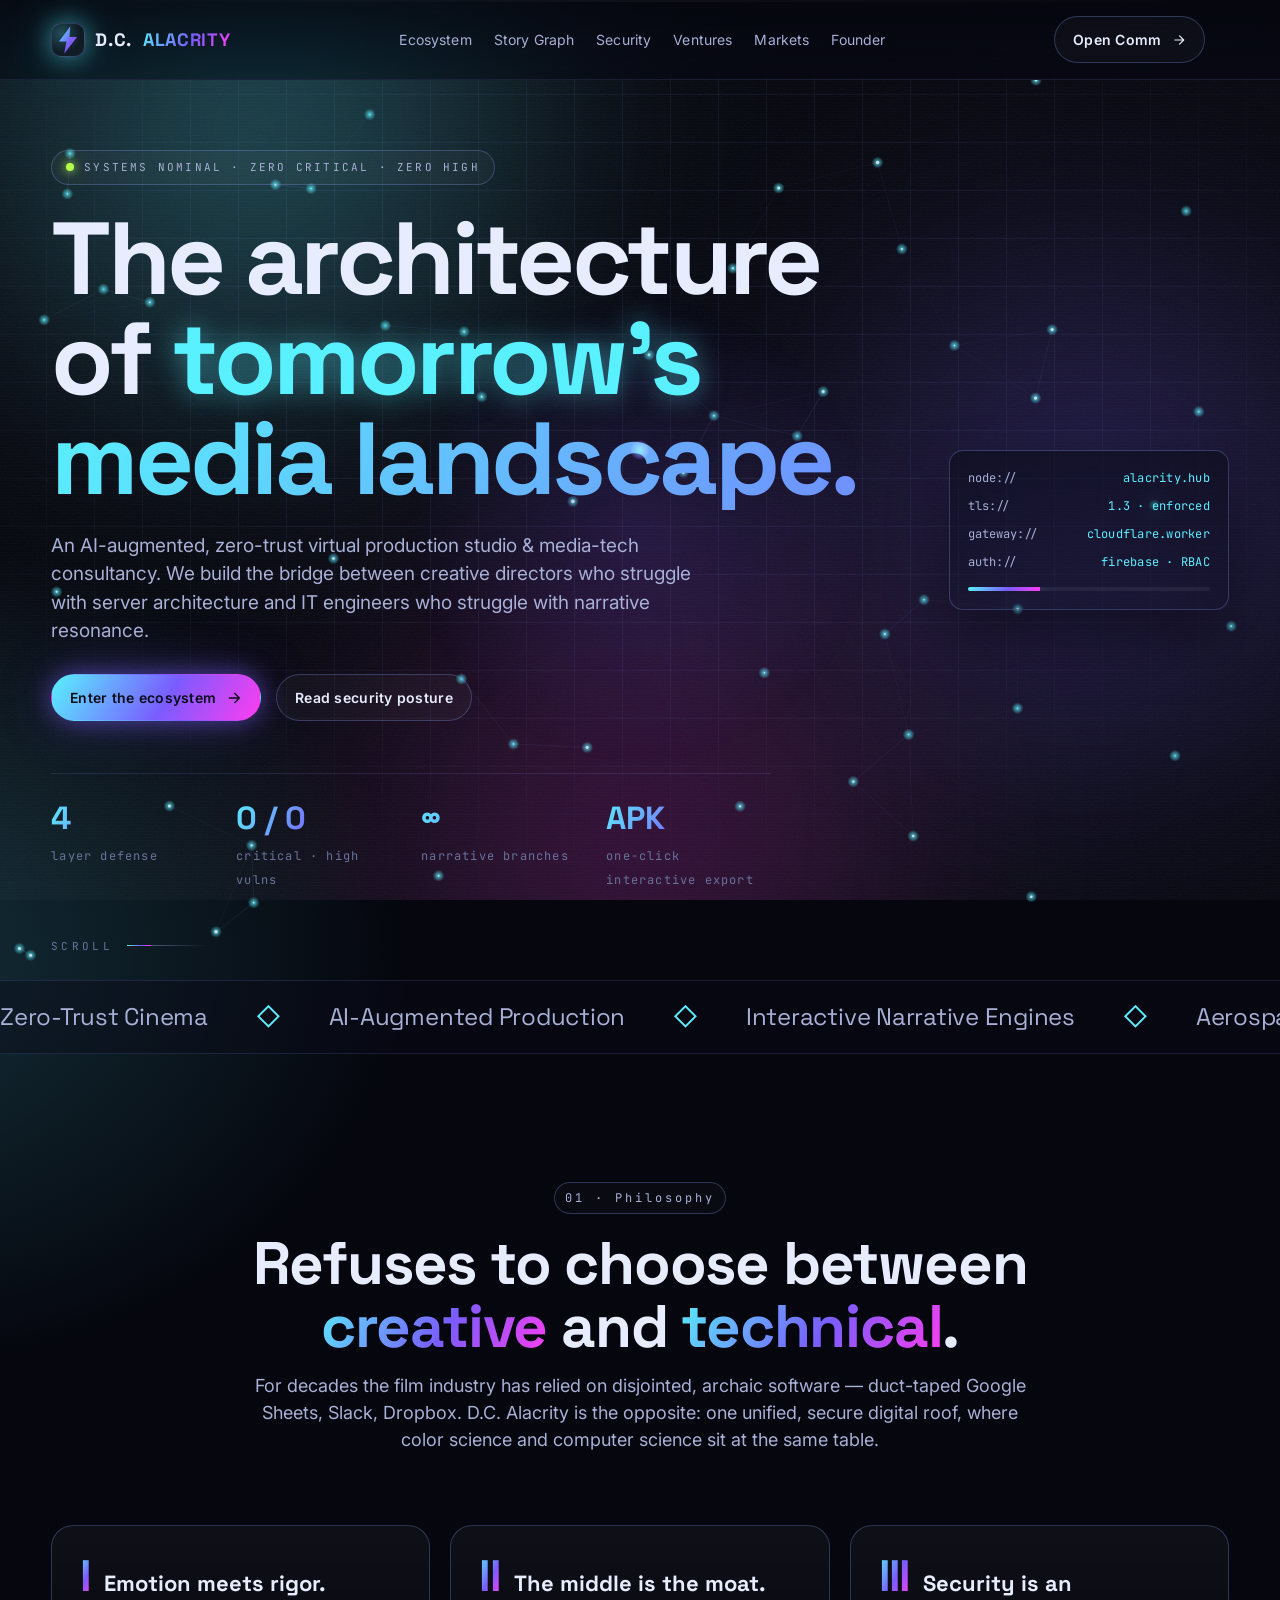
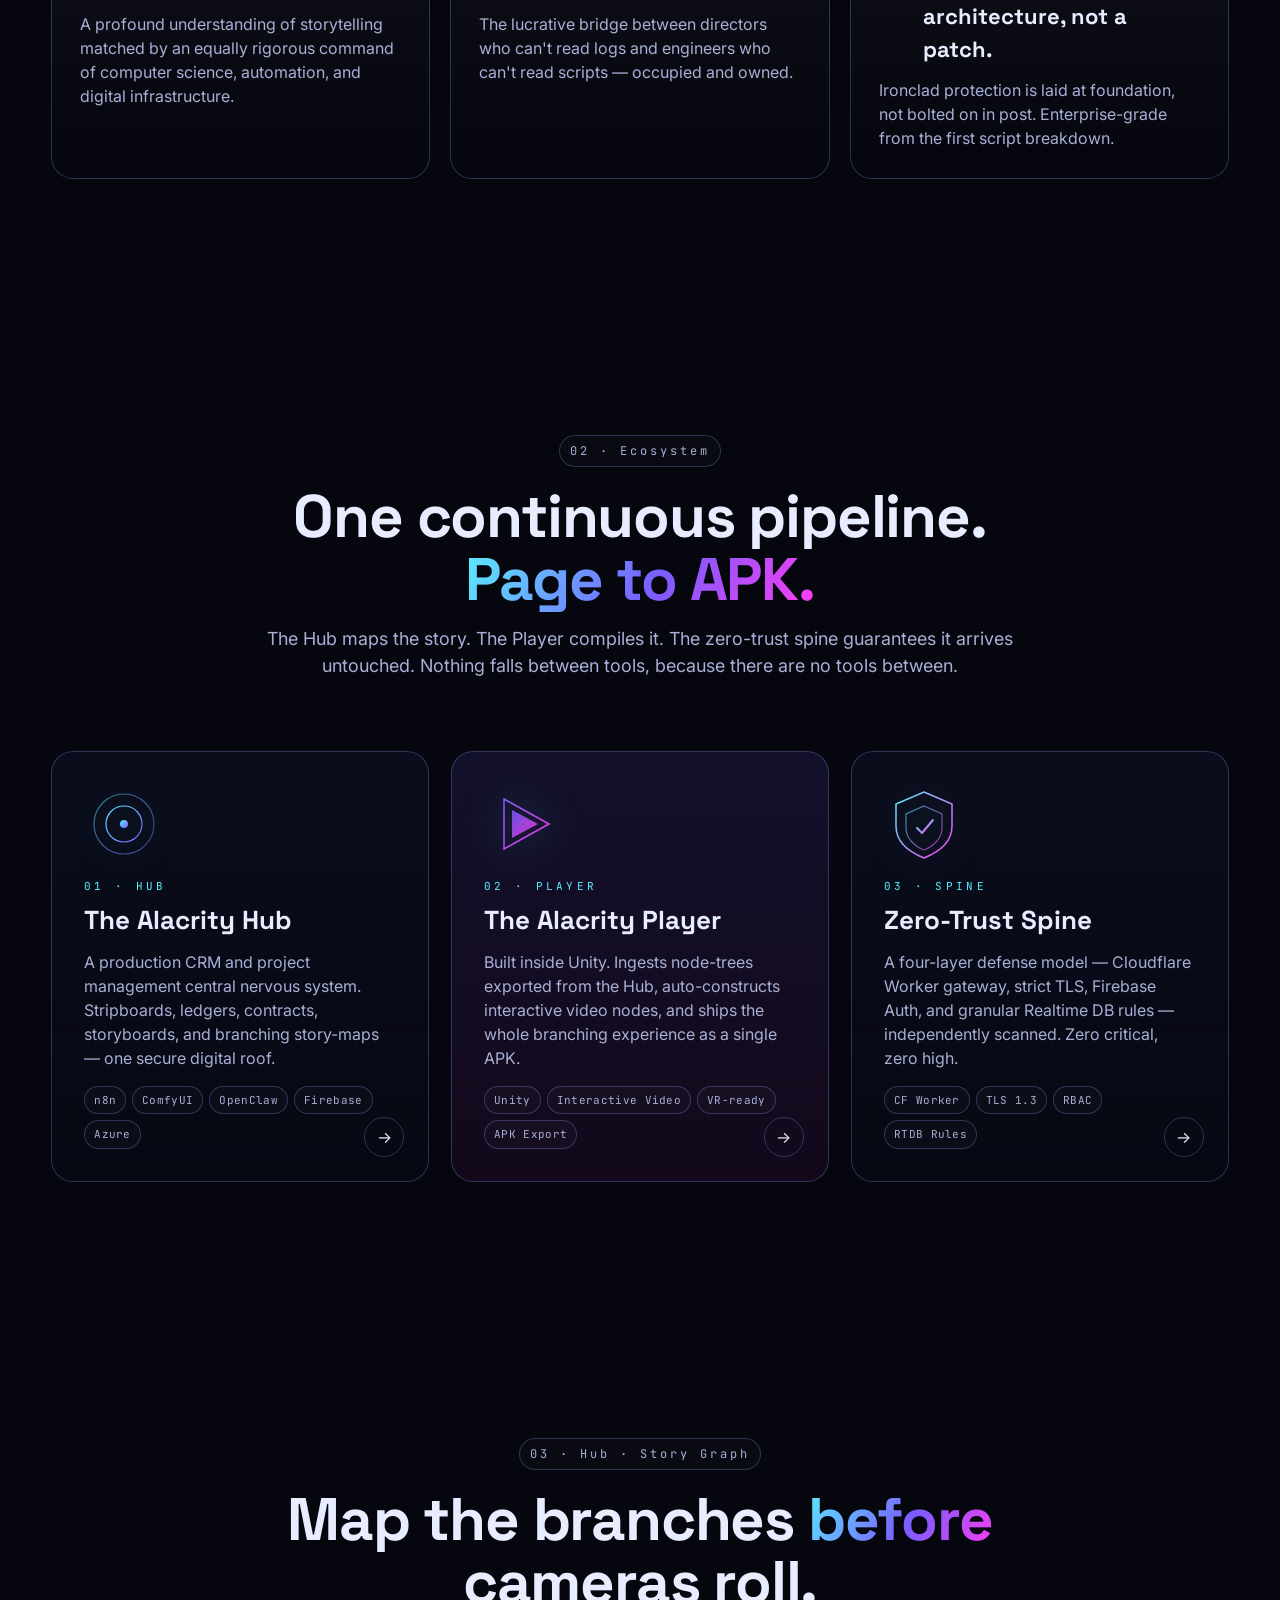
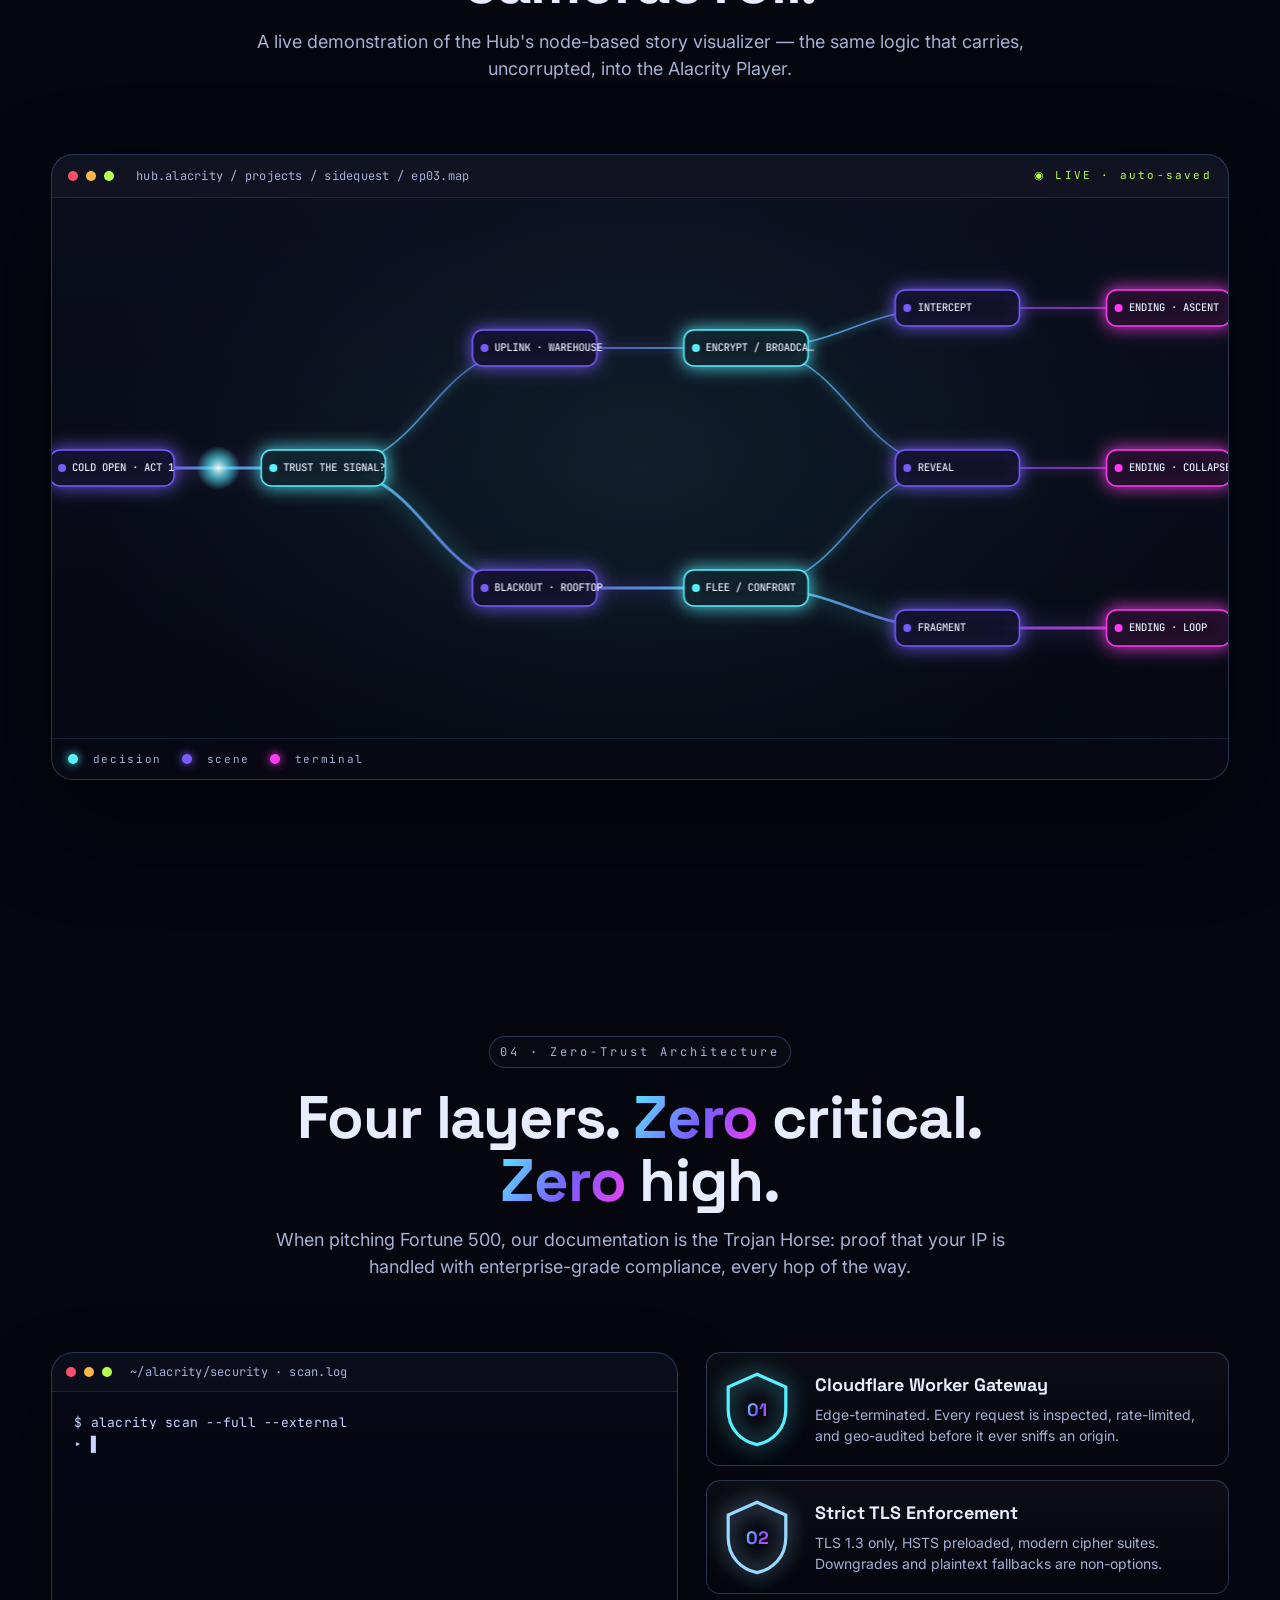
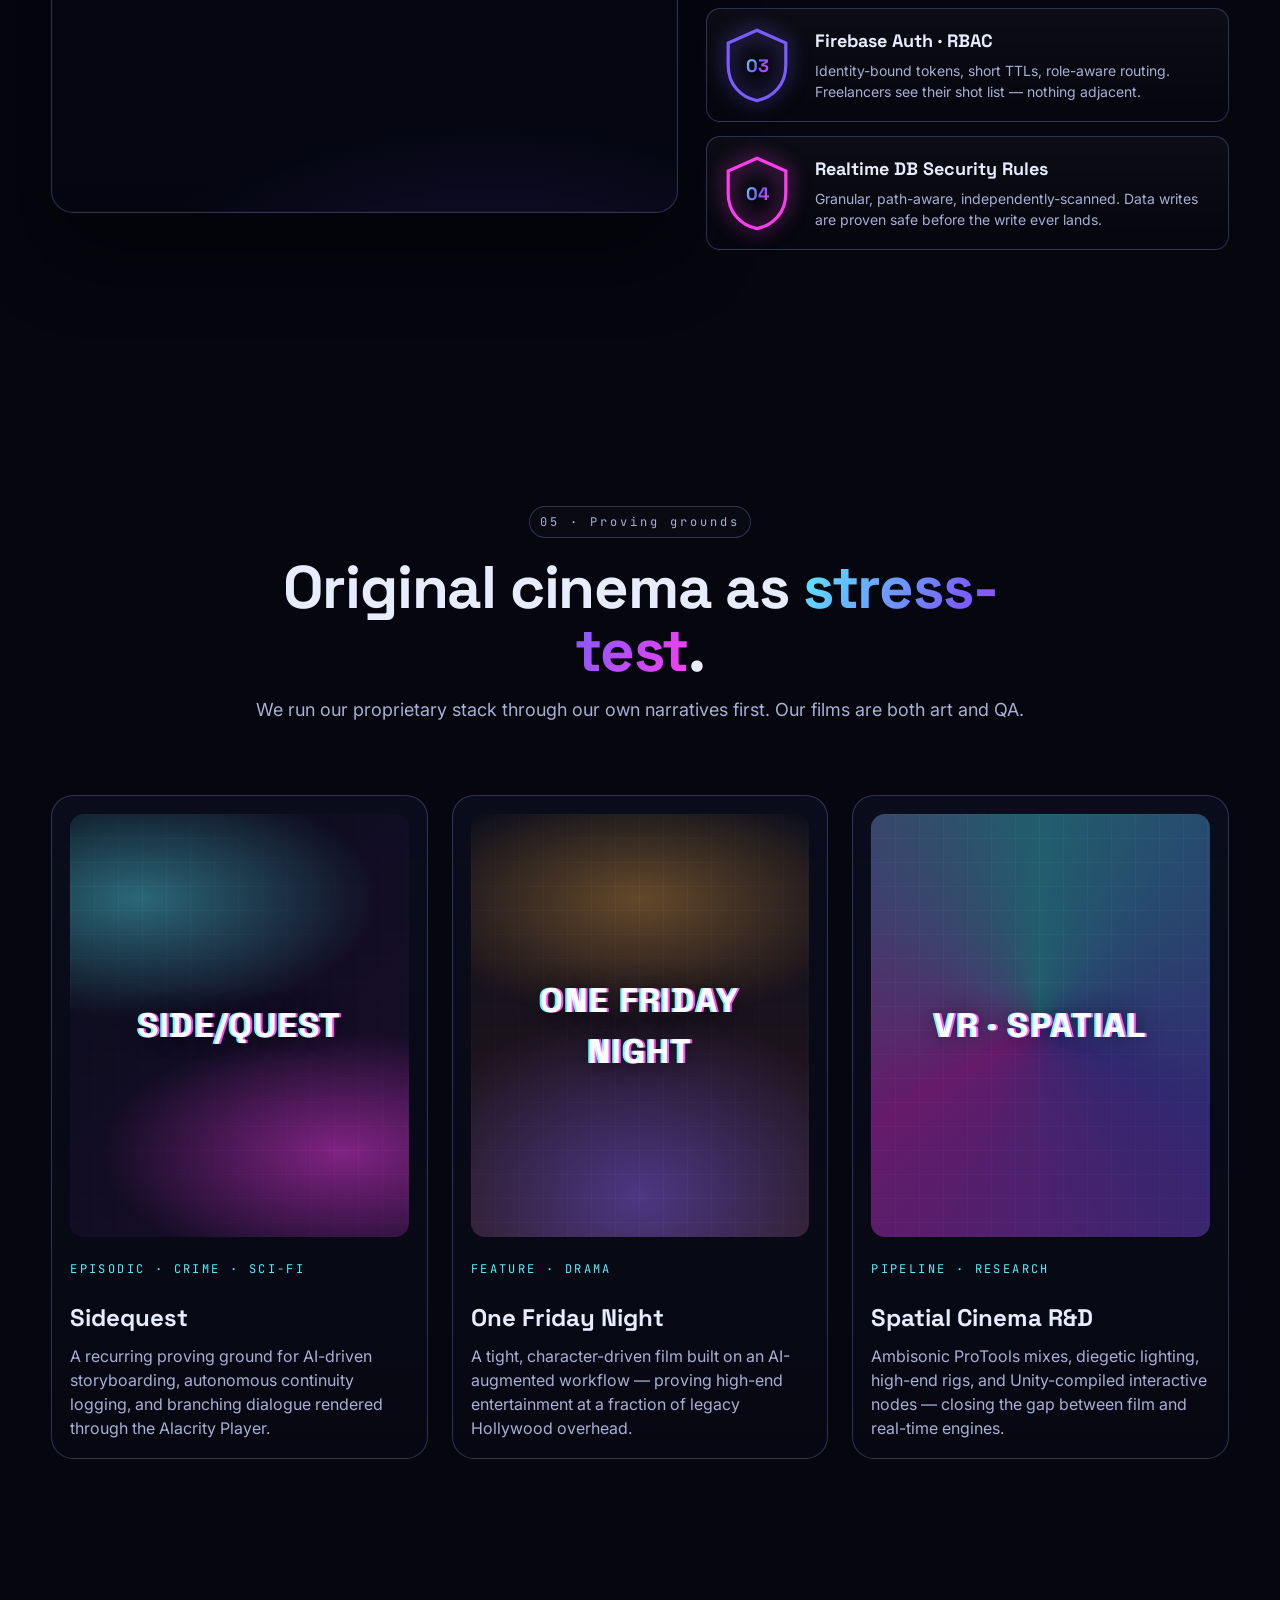
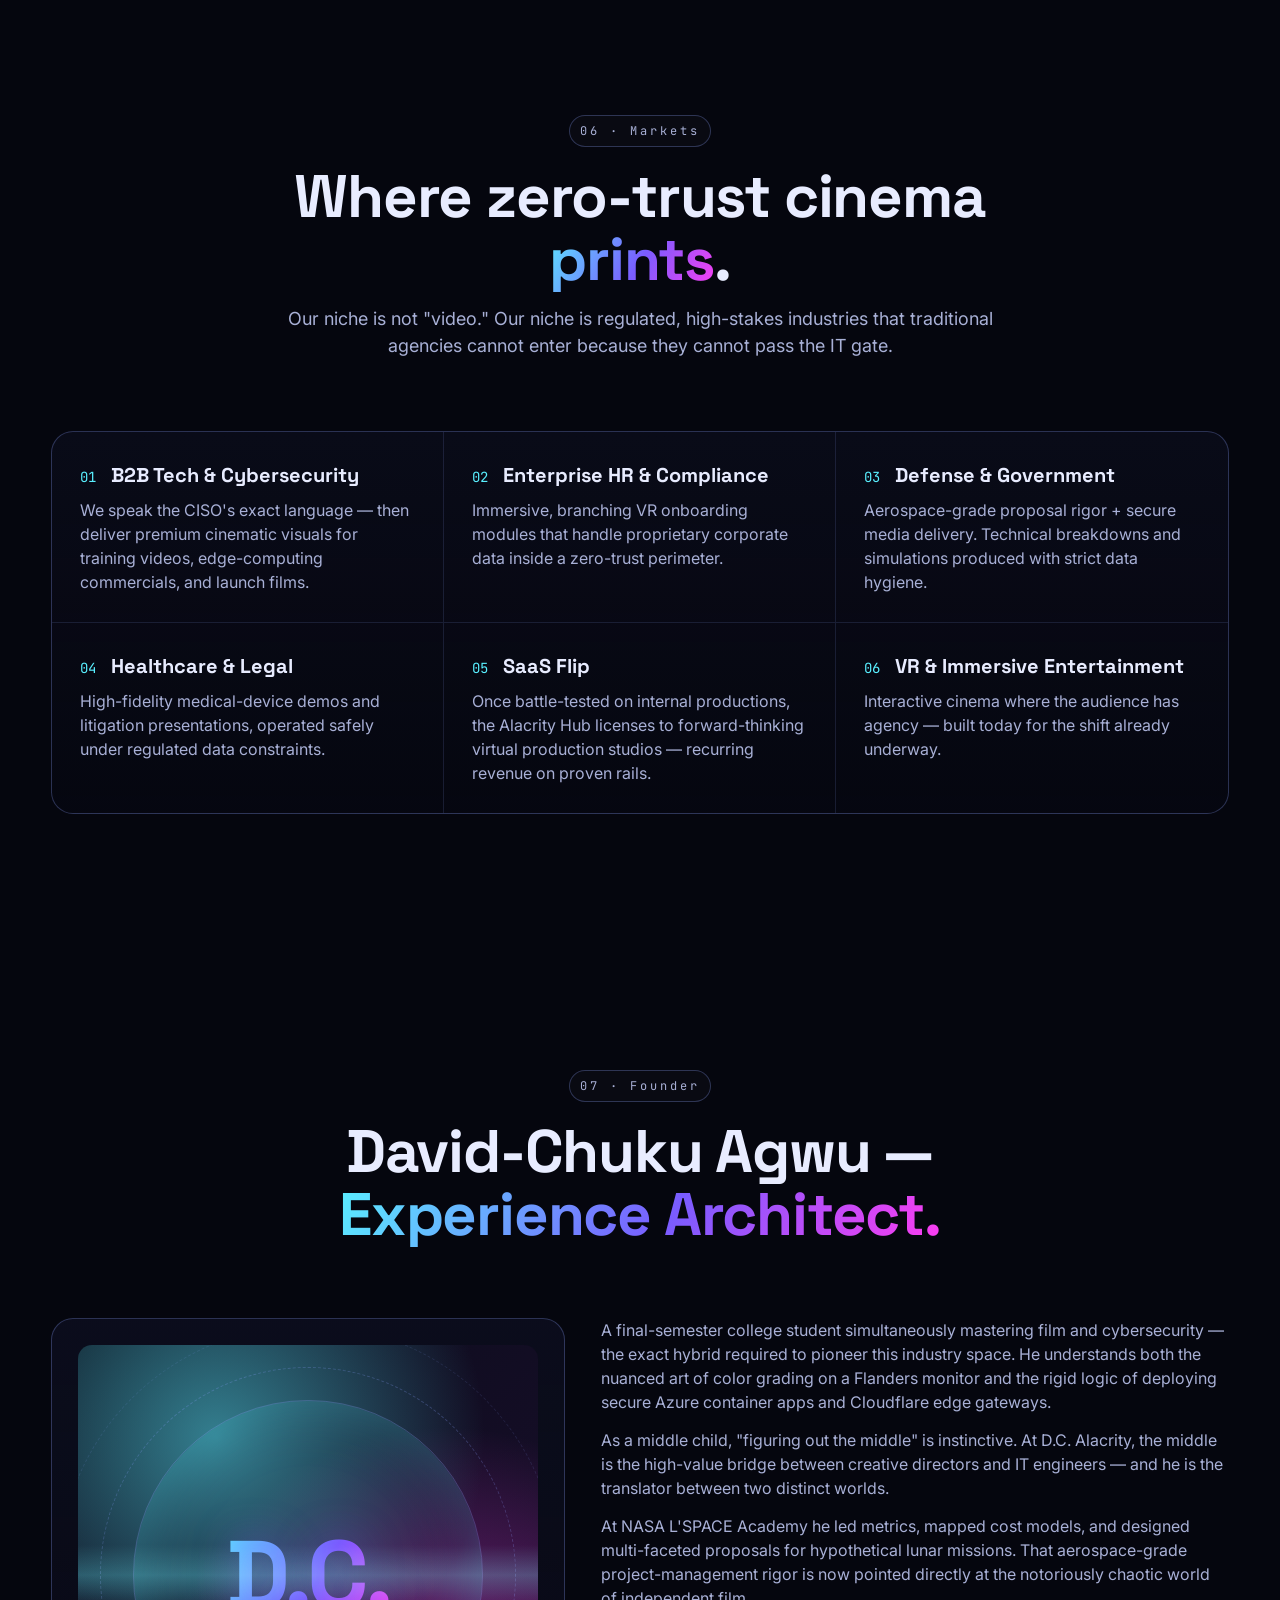
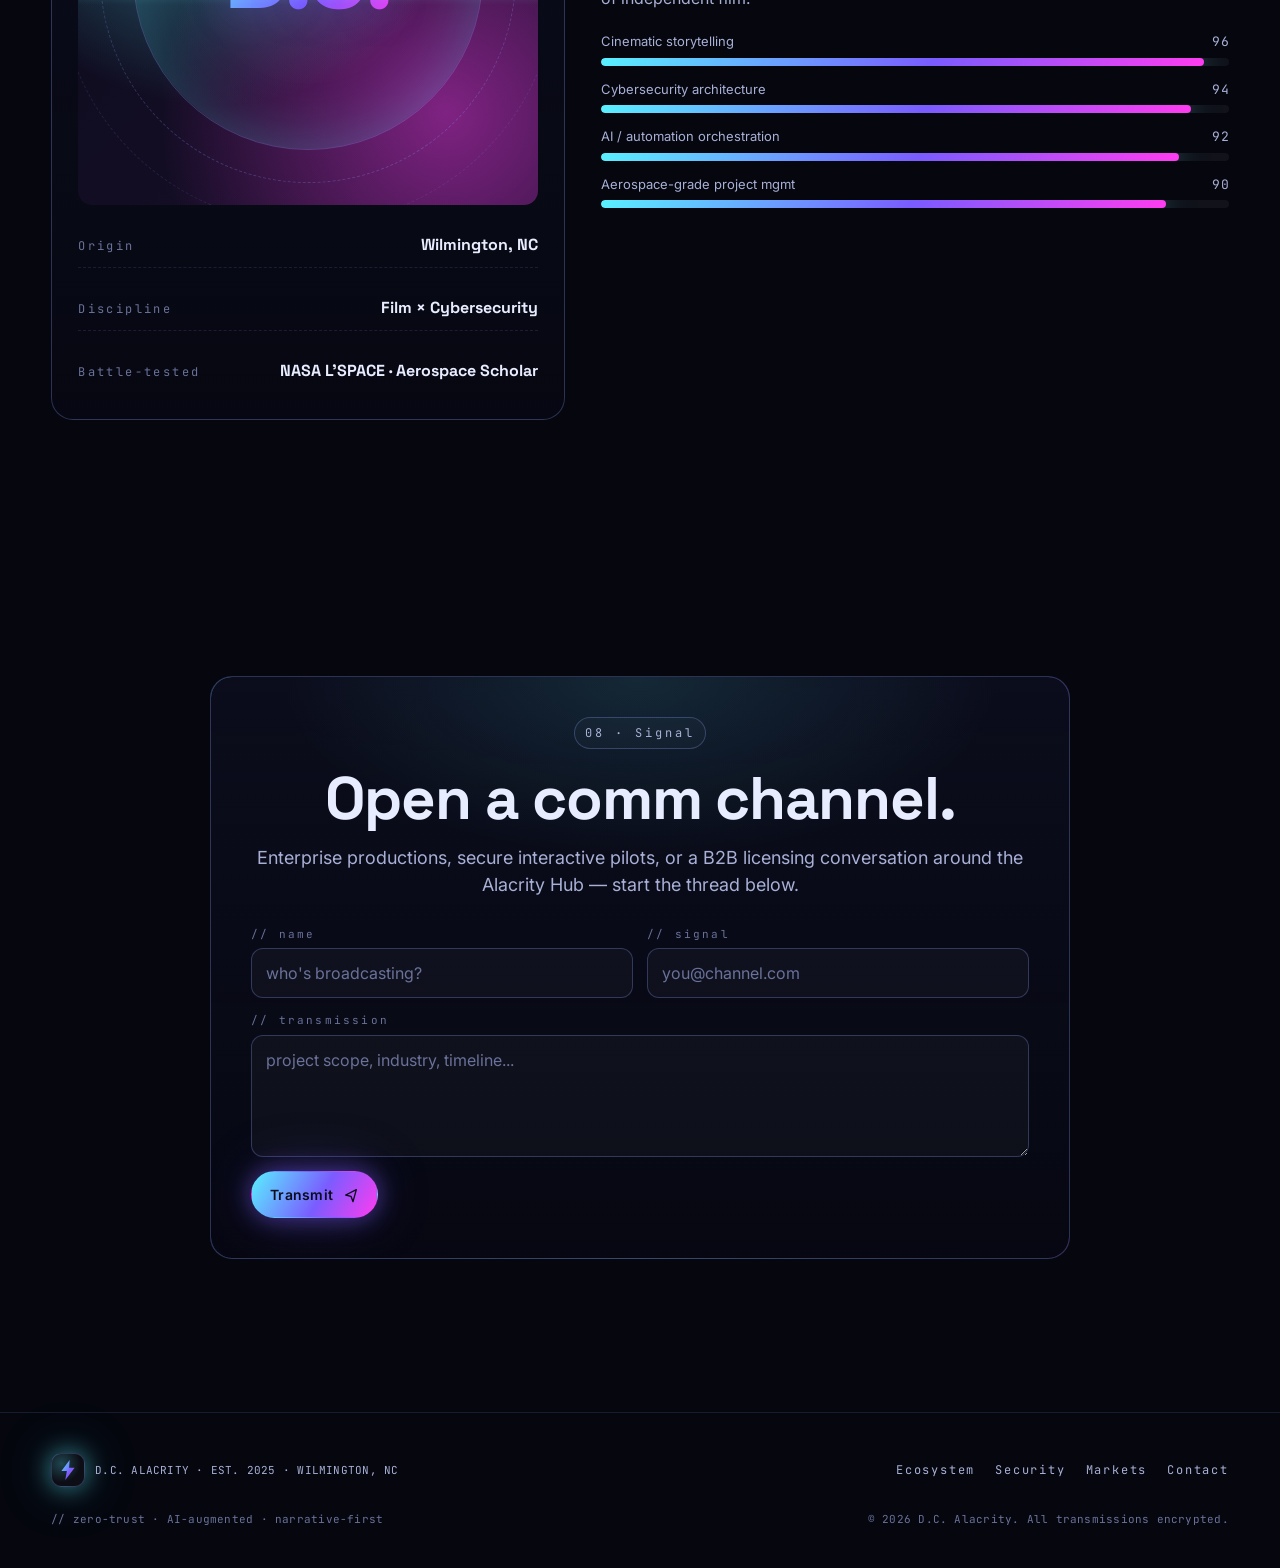
==== index.html @ c39f48b1 "Build D.C. Alacrity marketing site Single-page, zero-dependency static site reflecting the D.C. Alac" ====
<!doctype html>
<html lang="en">
<head>
  <meta charset="utf-8" />
  <meta name="viewport" content="width=device-width, initial-scale=1, viewport-fit=cover" />
  <meta name="color-scheme" content="dark" />
  <meta name="theme-color" content="#05060e" />
  <title>D.C. Alacrity — Architecture for the Next Era of Storytelling</title>
  <meta name="description" content="D.C. Alacrity is an AI-augmented, zero-trust virtual production studio and media-tech consultancy. Cinematic storytelling built on enterprise-grade infrastructure." />
  <meta property="og:title" content="D.C. Alacrity — Architecture for the Next Era of Storytelling" />
  <meta property="og:description" content="AI-augmented, zero-trust virtual production studio. The Alacrity Hub, the Alacrity Player, and the four-layer defense model that powers them." />
  <meta property="og:type" content="website" />
  <meta property="og:image" content="assets/og.svg" />
  <meta name="twitter:card" content="summary_large_image" />
  <link rel="icon" type="image/svg+xml" href="assets/favicon.svg" />
  <link rel="preconnect" href="https://fonts.googleapis.com" />
  <link rel="preconnect" href="https://fonts.gstatic.com" crossorigin />
  <link href="https://fonts.googleapis.com/css2?family=Inter:wght@400;500;600;700&family=Space+Grotesk:wght@500;600;700&family=JetBrains+Mono:wght@400;500;700&display=swap" rel="stylesheet" />
  <link rel="stylesheet" href="styles.css" />
</head>
<body>
  <!-- Telemetry progress bar -->
  <div class="telemetry" aria-hidden="true">
    <span class="telemetry__fill"></span>
  </div>

  <!-- Ambient grid + noise + aurora -->
  <div class="ambient" aria-hidden="true">
    <div class="ambient__grid"></div>
    <div class="ambient__aurora a1"></div>
    <div class="ambient__aurora a2"></div>
    <div class="ambient__aurora a3"></div>
    <div class="ambient__noise"></div>
    <div class="ambient__scanline"></div>
  </div>

  <!-- Custom cursor halo -->
  <div class="halo" aria-hidden="true"></div>

  <!-- NAV -->
  <header class="nav" data-reveal>
    <a class="nav__brand" href="#top" aria-label="D.C. Alacrity — home">
      <span class="brand-mark" aria-hidden="true">
        <svg viewBox="0 0 40 40" width="30" height="30">
          <defs>
            <linearGradient id="bolt" x1="0" y1="0" x2="1" y2="1">
              <stop offset="0%" stop-color="#59f0ff"/>
              <stop offset="60%" stop-color="#7a5cff"/>
              <stop offset="100%" stop-color="#ff3cf0"/>
            </linearGradient>
          </defs>
          <path d="M23 2 L8 22 H18 L15 38 L32 16 H22 Z" fill="url(#bolt)" />
        </svg>
      </span>
      <span class="brand-wordmark">
        <span class="brand-wordmark__dc">D.C.</span>
        <span class="brand-wordmark__alacrity" data-scramble="ALACRITY">ALACRITY</span>
      </span>
    </a>

    <nav class="nav__links" aria-label="Primary">
      <a href="#ecosystem">Ecosystem</a>
      <a href="#storygraph">Story Graph</a>
      <a href="#security">Security</a>
      <a href="#ventures">Ventures</a>
      <a href="#markets">Markets</a>
      <a href="#founder">Founder</a>
    </nav>

    <a class="btn btn--ghost nav__cta" href="#contact" data-magnetic>
      <span>Open Comm</span>
      <svg viewBox="0 0 24 24" width="14" height="14" aria-hidden="true"><path d="M5 12h14M13 5l7 7-7 7" fill="none" stroke="currentColor" stroke-width="2" stroke-linecap="round" stroke-linejoin="round"/></svg>
    </a>

    <button class="nav__menu" aria-label="Menu" aria-expanded="false">
      <span></span><span></span>
    </button>
  </header>

  <main id="top">
    <!-- HERO -->
    <section class="hero">
      <canvas class="hero__bolt" aria-hidden="true"></canvas>

      <div class="hero__inner">
        <div class="hero__pill" data-reveal>
          <span class="dot"></span>
          <span>SYSTEMS NOMINAL · ZERO CRITICAL · ZERO HIGH</span>
        </div>

        <h1 class="hero__title" data-reveal>
          <span class="line">The architecture</span>
          <span class="line">of <em data-scramble="tomorrow's">tomorrow's</em></span>
          <span class="line gradient">media landscape.</span>
        </h1>

        <p class="hero__sub" data-reveal>
          An AI-augmented, zero-trust virtual production studio &amp; media-tech consultancy.
          We build the bridge between creative directors who struggle with server architecture
          and IT engineers who struggle with narrative resonance.
        </p>

        <div class="hero__ctas" data-reveal>
          <a class="btn btn--primary" href="#ecosystem" data-magnetic>
            <span>Enter the ecosystem</span>
            <svg viewBox="0 0 24 24" width="16" height="16"><path d="M5 12h14M13 5l7 7-7 7" fill="none" stroke="currentColor" stroke-width="2" stroke-linecap="round" stroke-linejoin="round"/></svg>
          </a>
          <a class="btn btn--ghost" href="#security" data-magnetic>
            <span>Read security posture</span>
          </a>
        </div>

        <ul class="hero__stats" data-reveal>
          <li><b>4</b><span>layer defense</span></li>
          <li><b>0 / 0</b><span>critical · high vulns</span></li>
          <li><b>∞</b><span>narrative branches</span></li>
          <li><b>APK</b><span>one-click interactive export</span></li>
        </ul>
      </div>

      <div class="hero__hud" aria-hidden="true">
        <div class="hud-row"><span>node://</span><span class="mono">alacrity.hub</span></div>
        <div class="hud-row"><span>tls://</span><span class="mono">1.3 · enforced</span></div>
        <div class="hud-row"><span>gateway://</span><span class="mono">cloudflare.worker</span></div>
        <div class="hud-row"><span>auth://</span><span class="mono">firebase · RBAC</span></div>
        <div class="hud-bar"><span></span></div>
      </div>

      <div class="hero__scroll" aria-hidden="true">
        <span>SCROLL</span>
        <span class="hero__scroll-line"></span>
      </div>
    </section>

    <!-- MARQUEE MANIFESTO -->
    <section class="marquee" aria-label="Manifesto">
      <div class="marquee__track">
        <div class="marquee__group">
          <span>Zero-Trust Cinema</span><i>◇</i>
          <span>AI-Augmented Production</span><i>◇</i>
          <span>Interactive Narrative Engines</span><i>◇</i>
          <span>Aerospace-Grade Project Management</span><i>◇</i>
          <span>Cloudflare + Unity + n8n + ComfyUI</span><i>◇</i>
          <span>Wilmington · Azure · Edge</span><i>◇</i>
        </div>
        <div class="marquee__group" aria-hidden="true">
          <span>Zero-Trust Cinema</span><i>◇</i>
          <span>AI-Augmented Production</span><i>◇</i>
          <span>Interactive Narrative Engines</span><i>◇</i>
          <span>Aerospace-Grade Project Management</span><i>◇</i>
          <span>Cloudflare + Unity + n8n + ComfyUI</span><i>◇</i>
          <span>Wilmington · Azure · Edge</span><i>◇</i>
        </div>
      </div>
    </section>

    <!-- PHILOSOPHY -->
    <section class="philosophy" id="philosophy">
      <div class="section__head" data-reveal>
        <span class="eyebrow">01 · Philosophy</span>
        <h2 class="section__title">Refuses to choose between <em>creative</em> and <em>technical</em>.</h2>
        <p class="section__sub">
          For decades the film industry has relied on disjointed, archaic software — duct-taped
          Google Sheets, Slack, Dropbox. D.C. Alacrity is the opposite: one unified, secure digital
          roof, where color science and computer science sit at the same table.
        </p>
      </div>

      <div class="philosophy__grid">
        <article class="tilt" data-tilt data-reveal>
          <header>
            <span class="num">I</span>
            <h3>Emotion meets rigor.</h3>
          </header>
          <p>A profound understanding of storytelling matched by an equally rigorous command of computer science, automation, and digital infrastructure.</p>
        </article>
        <article class="tilt" data-tilt data-reveal>
          <header>
            <span class="num">II</span>
            <h3>The middle is the moat.</h3>
          </header>
          <p>The lucrative bridge between directors who can't read logs and engineers who can't read scripts — occupied and owned.</p>
        </article>
        <article class="tilt" data-tilt data-reveal>
          <header>
            <span class="num">III</span>
            <h3>Security is an architecture, not a patch.</h3>
          </header>
          <p>Ironclad protection is laid at foundation, not bolted on in post. Enterprise-grade from the first script breakdown.</p>
        </article>
      </div>
    </section>

    <!-- ECOSYSTEM -->
    <section class="ecosystem" id="ecosystem">
      <div class="section__head" data-reveal>
        <span class="eyebrow">02 · Ecosystem</span>
        <h2 class="section__title">One continuous pipeline. <em>Page to APK.</em></h2>
        <p class="section__sub">
          The Hub maps the story. The Player compiles it. The zero-trust spine guarantees it arrives
          untouched. Nothing falls between tools, because there are no tools between.
        </p>
      </div>

      <div class="eco-grid">
        <article class="eco-card" data-tilt data-reveal>
          <div class="eco-card__glyph" aria-hidden="true">
            <svg viewBox="0 0 80 80">
              <defs>
                <linearGradient id="g1" x1="0" y1="0" x2="1" y2="1">
                  <stop offset="0%" stop-color="#59f0ff"/><stop offset="100%" stop-color="#7a5cff"/>
                </linearGradient>
              </defs>
              <circle cx="40" cy="40" r="30" fill="none" stroke="url(#g1)" stroke-width="1.2" opacity=".5"/>
              <circle cx="40" cy="40" r="18" fill="none" stroke="url(#g1)" stroke-width="1.2"/>
              <circle cx="40" cy="40" r="4" fill="url(#g1)"/>
              <g stroke="url(#g1)" stroke-width="1.2" fill="none">
                <path d="M10 40 L26 40"/><path d="M54 40 L70 40"/>
                <path d="M40 10 L40 26"/><path d="M40 54 L40 70"/>
              </g>
            </svg>
          </div>
          <div class="eco-card__tag mono">01 · HUB</div>
          <h3>The Alacrity Hub</h3>
          <p>
            A production CRM and project management central nervous system. Stripboards, ledgers,
            contracts, storyboards, and branching story-maps — one secure digital roof.
          </p>
          <ul class="chips mono">
            <li>n8n</li><li>ComfyUI</li><li>OpenClaw</li><li>Firebase</li><li>Azure</li>
          </ul>
          <a class="card-arrow" href="#storygraph" aria-label="See story graph">→</a>
        </article>

        <article class="eco-card eco-card--accent" data-tilt data-reveal>
          <div class="eco-card__glyph" aria-hidden="true">
            <svg viewBox="0 0 80 80">
              <defs>
                <linearGradient id="g2" x1="0" y1="0" x2="1" y2="1">
                  <stop offset="0%" stop-color="#7a5cff"/><stop offset="100%" stop-color="#ff3cf0"/>
                </linearGradient>
              </defs>
              <polygon points="20,15 65,40 20,65" fill="none" stroke="url(#g2)" stroke-width="1.5"/>
              <polygon points="28,26 54,40 28,54" fill="url(#g2)" opacity=".85"/>
            </svg>
          </div>
          <div class="eco-card__tag mono">02 · PLAYER</div>
          <h3>The Alacrity Player</h3>
          <p>
            Built inside Unity. Ingests node-trees exported from the Hub, auto-constructs
            interactive video nodes, and ships the whole branching experience as a single APK.
          </p>
          <ul class="chips mono">
            <li>Unity</li><li>Interactive Video</li><li>VR-ready</li><li>APK Export</li>
          </ul>
          <a class="card-arrow" href="#ventures" aria-label="See ventures">→</a>
        </article>

        <article class="eco-card" data-tilt data-reveal>
          <div class="eco-card__glyph" aria-hidden="true">
            <svg viewBox="0 0 80 80">
              <defs>
                <linearGradient id="g3" x1="0" y1="0" x2="1" y2="1">
                  <stop offset="0%" stop-color="#59f0ff"/><stop offset="100%" stop-color="#ff3cf0"/>
                </linearGradient>
              </defs>
              <path d="M40 8 L68 20 V42 C68 58 55 68 40 74 C25 68 12 58 12 42 V20 Z"
                    fill="none" stroke="url(#g3)" stroke-width="1.5"/>
              <path d="M40 22 L58 30 V44 C58 54 50 62 40 66 C30 62 22 54 22 44 V30 Z"
                    fill="none" stroke="url(#g3)" stroke-width="1.2" opacity=".6"/>
              <path d="M33 44 L38 49 L49 36" fill="none" stroke="url(#g3)" stroke-width="2" stroke-linecap="round" stroke-linejoin="round"/>
            </svg>
          </div>
          <div class="eco-card__tag mono">03 · SPINE</div>
          <h3>Zero-Trust Spine</h3>
          <p>
            A four-layer defense model — Cloudflare Worker gateway, strict TLS, Firebase Auth,
            and granular Realtime DB rules — independently scanned. Zero critical, zero high.
          </p>
          <ul class="chips mono">
            <li>CF Worker</li><li>TLS 1.3</li><li>RBAC</li><li>RTDB Rules</li>
          </ul>
          <a class="card-arrow" href="#security" aria-label="See security">→</a>
        </article>
      </div>
    </section>

    <!-- STORY GRAPH -->
    <section class="storygraph" id="storygraph">
      <div class="section__head" data-reveal>
        <span class="eyebrow">03 · Hub · Story Graph</span>
        <h2 class="section__title">Map the branches <em>before</em> cameras roll.</h2>
        <p class="section__sub">
          A live demonstration of the Hub's node-based story visualizer — the same logic that carries,
          uncorrupted, into the Alacrity Player.
        </p>
      </div>

      <div class="storygraph__frame" data-reveal>
        <div class="frame__chrome">
          <span class="dot r"></span><span class="dot y"></span><span class="dot g"></span>
          <span class="frame__title mono">hub.alacrity / projects / sidequest / ep03.map</span>
          <span class="frame__status mono">◉ LIVE · auto-saved</span>
        </div>
        <canvas class="storygraph__canvas"></canvas>
        <div class="frame__legend mono">
          <span><i class="dot b"></i> decision</span>
          <span><i class="dot c"></i> scene</span>
          <span><i class="dot m"></i> terminal</span>
        </div>
      </div>
    </section>

    <!-- SECURITY -->
    <section class="security" id="security">
      <div class="section__head" data-reveal>
        <span class="eyebrow">04 · Zero-Trust Architecture</span>
        <h2 class="section__title">Four layers. <em>Zero</em> critical. <em>Zero</em> high.</h2>
        <p class="section__sub">
          When pitching Fortune 500, our documentation is the Trojan Horse: proof that your IP is
          handled with enterprise-grade compliance, every hop of the way.
        </p>
      </div>

      <div class="security__grid">
        <div class="terminal" data-reveal>
          <div class="terminal__head">
            <span class="dot r"></span><span class="dot y"></span><span class="dot g"></span>
            <span class="mono">~/alacrity/security · scan.log</span>
          </div>
          <pre class="terminal__body mono" data-typer>
$ alacrity scan --full --external
▸ probing gateway.alacrity.app ............. OK
▸ enforcing TLS 1.3 ........................ OK
▸ testing path traversal (64 vectors) ...... 0 hits
▸ testing SQL injection  (128 vectors) ..... 0 hits
▸ fuzzing firebase rules (482 cases) ....... 0 hits
▸ automated scanner probe .................. blocked
▸ egress verification ...................... clean

▸ CVSS summary:
    critical ....... 0
    high ........... 0
    medium ......... 0
    low ............ 0

▸ posture: <span class="ok">ZERO-TRUST · NOMINAL</span>
$ _</pre>
        </div>

        <ul class="shields">
          <li data-reveal>
            <div class="shield" data-layer="1">
              <svg viewBox="0 0 40 48" aria-hidden="true"><path d="M20 2 L38 10 V24 C38 36 30 44 20 46 C10 44 2 36 2 24 V10 Z" fill="none" stroke="currentColor" stroke-width="2"/></svg>
              <b>01</b>
            </div>
            <div>
              <h4>Cloudflare Worker Gateway</h4>
              <p>Edge-terminated. Every request is inspected, rate-limited, and geo-audited before it ever sniffs an origin.</p>
            </div>
          </li>
          <li data-reveal>
            <div class="shield" data-layer="2">
              <svg viewBox="0 0 40 48" aria-hidden="true"><path d="M20 2 L38 10 V24 C38 36 30 44 20 46 C10 44 2 36 2 24 V10 Z" fill="none" stroke="currentColor" stroke-width="2"/></svg>
              <b>02</b>
            </div>
            <div>
              <h4>Strict TLS Enforcement</h4>
              <p>TLS 1.3 only, HSTS preloaded, modern cipher suites. Downgrades and plaintext fallbacks are non-options.</p>
            </div>
          </li>
          <li data-reveal>
            <div class="shield" data-layer="3">
              <svg viewBox="0 0 40 48" aria-hidden="true"><path d="M20 2 L38 10 V24 C38 36 30 44 20 46 C10 44 2 36 2 24 V10 Z" fill="none" stroke="currentColor" stroke-width="2"/></svg>
              <b>03</b>
            </div>
            <div>
              <h4>Firebase Auth · RBAC</h4>
              <p>Identity-bound tokens, short TTLs, role-aware routing. Freelancers see their shot list — nothing adjacent.</p>
            </div>
          </li>
          <li data-reveal>
            <div class="shield" data-layer="4">
              <svg viewBox="0 0 40 48" aria-hidden="true"><path d="M20 2 L38 10 V24 C38 36 30 44 20 46 C10 44 2 36 2 24 V10 Z" fill="none" stroke="currentColor" stroke-width="2"/></svg>
              <b>04</b>
            </div>
            <div>
              <h4>Realtime DB Security Rules</h4>
              <p>Granular, path-aware, independently-scanned. Data writes are proven safe before the write ever lands.</p>
            </div>
          </li>
        </ul>
      </div>
    </section>

    <!-- VENTURES -->
    <section class="ventures" id="ventures">
      <div class="section__head" data-reveal>
        <span class="eyebrow">05 · Proving grounds</span>
        <h2 class="section__title">Original cinema as <em>stress-test</em>.</h2>
        <p class="section__sub">
          We run our proprietary stack through our own narratives first. Our films are both art and QA.
        </p>
      </div>

      <div class="ventures__grid">
        <article class="venture" data-reveal>
          <div class="venture__poster">
            <div class="poster-art poster-art--sq" aria-hidden="true">
              <span class="glitch" data-text="SIDE/QUEST">SIDE/QUEST</span>
            </div>
          </div>
          <div class="venture__meta">
            <span class="eyebrow mono">EPISODIC · CRIME · SCI-FI</span>
            <h3>Sidequest</h3>
            <p>A recurring proving ground for AI-driven storyboarding, autonomous continuity logging, and branching dialogue rendered through the Alacrity Player.</p>
          </div>
        </article>

        <article class="venture" data-reveal>
          <div class="venture__poster">
            <div class="poster-art poster-art--ofn" aria-hidden="true">
              <span class="glitch" data-text="ONE FRIDAY NIGHT">ONE FRIDAY NIGHT</span>
            </div>
          </div>
          <div class="venture__meta">
            <span class="eyebrow mono">FEATURE · DRAMA</span>
            <h3>One Friday Night</h3>
            <p>A tight, character-driven film built on an AI-augmented workflow — proving high-end entertainment at a fraction of legacy Hollywood overhead.</p>
          </div>
        </article>

        <article class="venture" data-reveal>
          <div class="venture__poster">
            <div class="poster-art poster-art--vr" aria-hidden="true">
              <span class="glitch" data-text="VR · SPATIAL">VR · SPATIAL</span>
            </div>
          </div>
          <div class="venture__meta">
            <span class="eyebrow mono">PIPELINE · RESEARCH</span>
            <h3>Spatial Cinema R&amp;D</h3>
            <p>Ambisonic ProTools mixes, diegetic lighting, high-end rigs, and Unity-compiled interactive nodes — closing the gap between film and real-time engines.</p>
          </div>
        </article>
      </div>
    </section>

    <!-- MARKETS -->
    <section class="markets" id="markets">
      <div class="section__head" data-reveal>
        <span class="eyebrow">06 · Markets</span>
        <h2 class="section__title">Where zero-trust cinema <em>prints</em>.</h2>
        <p class="section__sub">
          Our niche is not "video." Our niche is regulated, high-stakes industries that traditional
          agencies cannot enter because they cannot pass the IT gate.
        </p>
      </div>

      <div class="markets__grid">
        <article class="market" data-reveal>
          <header><span class="mono">01</span><h3>B2B Tech &amp; Cybersecurity</h3></header>
          <p>We speak the CISO's exact language — then deliver premium cinematic visuals for training videos, edge-computing commercials, and launch films.</p>
        </article>
        <article class="market" data-reveal>
          <header><span class="mono">02</span><h3>Enterprise HR &amp; Compliance</h3></header>
          <p>Immersive, branching VR onboarding modules that handle proprietary corporate data inside a zero-trust perimeter.</p>
        </article>
        <article class="market" data-reveal>
          <header><span class="mono">03</span><h3>Defense &amp; Government</h3></header>
          <p>Aerospace-grade proposal rigor + secure media delivery. Technical breakdowns and simulations produced with strict data hygiene.</p>
        </article>
        <article class="market" data-reveal>
          <header><span class="mono">04</span><h3>Healthcare &amp; Legal</h3></header>
          <p>High-fidelity medical-device demos and litigation presentations, operated safely under regulated data constraints.</p>
        </article>
        <article class="market" data-reveal>
          <header><span class="mono">05</span><h3>SaaS Flip</h3></header>
          <p>Once battle-tested on internal productions, the Alacrity Hub licenses to forward-thinking virtual production studios — recurring revenue on proven rails.</p>
        </article>
        <article class="market" data-reveal>
          <header><span class="mono">06</span><h3>VR &amp; Immersive Entertainment</h3></header>
          <p>Interactive cinema where the audience has agency — built today for the shift already underway.</p>
        </article>
      </div>
    </section>

    <!-- FOUNDER -->
    <section class="founder" id="founder">
      <div class="section__head" data-reveal>
        <span class="eyebrow">07 · Founder</span>
        <h2 class="section__title">David-Chuku Agwu — <em>Experience Architect.</em></h2>
      </div>

      <div class="founder__grid">
        <div class="founder__card" data-reveal>
          <div class="founder__portrait" aria-hidden="true">
            <div class="portrait__ring"></div>
            <div class="portrait__mono">D.C.</div>
            <div class="portrait__scan"></div>
          </div>
          <div class="founder__stat">
            <span class="mono">Origin</span>
            <b>Wilmington, NC</b>
          </div>
          <div class="founder__stat">
            <span class="mono">Discipline</span>
            <b>Film × Cybersecurity</b>
          </div>
          <div class="founder__stat">
            <span class="mono">Battle-tested</span>
            <b>NASA L'SPACE · Aerospace Scholar</b>
          </div>
        </div>

        <div class="founder__body" data-reveal>
          <p>
            A final-semester college student simultaneously mastering film and cybersecurity — the
            exact hybrid required to pioneer this industry space. He understands both the nuanced art
            of color grading on a Flanders monitor and the rigid logic of deploying secure Azure
            container apps and Cloudflare edge gateways.
          </p>
          <p>
            As a middle child, "figuring out the middle" is instinctive. At D.C. Alacrity, the middle
            is the high-value bridge between creative directors and IT engineers — and he is the
            translator between two distinct worlds.
          </p>
          <p>
            At NASA L'SPACE Academy he led metrics, mapped cost models, and designed multi-faceted
            proposals for hypothetical lunar missions. That aerospace-grade project-management rigor
            is now pointed directly at the notoriously chaotic world of independent film.
          </p>

          <div class="meters">
            <div class="meter">
              <div class="meter__head"><span>Cinematic storytelling</span><span class="mono">96</span></div>
              <div class="meter__bar"><i style="--v:96%"></i></div>
            </div>
            <div class="meter">
              <div class="meter__head"><span>Cybersecurity architecture</span><span class="mono">94</span></div>
              <div class="meter__bar"><i style="--v:94%"></i></div>
            </div>
            <div class="meter">
              <div class="meter__head"><span>AI / automation orchestration</span><span class="mono">92</span></div>
              <div class="meter__bar"><i style="--v:92%"></i></div>
            </div>
            <div class="meter">
              <div class="meter__head"><span>Aerospace-grade project mgmt</span><span class="mono">90</span></div>
              <div class="meter__bar"><i style="--v:90%"></i></div>
            </div>
          </div>
        </div>
      </div>
    </section>

    <!-- CONTACT -->
    <section class="contact" id="contact">
      <div class="contact__inner" data-reveal>
        <span class="eyebrow">08 · Signal</span>
        <h2 class="section__title">Open a comm channel.</h2>
        <p class="section__sub">
          Enterprise productions, secure interactive pilots, or a B2B licensing conversation around
          the Alacrity Hub — start the thread below.
        </p>

        <form class="comm" onsubmit="event.preventDefault(); this.classList.add('comm--sent');">
          <label>
            <span class="mono">// name</span>
            <input type="text" name="name" required placeholder="who's broadcasting?" autocomplete="name"/>
          </label>
          <label>
            <span class="mono">// signal</span>
            <input type="email" name="email" required placeholder="you@channel.com" autocomplete="email"/>
          </label>
          <label class="comm__full">
            <span class="mono">// transmission</span>
            <textarea name="message" rows="4" required placeholder="project scope, industry, timeline..."></textarea>
          </label>
          <button class="btn btn--primary" type="submit" data-magnetic>
            <span>Transmit</span>
            <svg viewBox="0 0 24 24" width="16" height="16"><path d="M4 12l16-8-5 18-3-8-8-2z" fill="none" stroke="currentColor" stroke-width="2" stroke-linejoin="round"/></svg>
          </button>
          <div class="comm__sent mono">◉ TRANSMISSION RECEIVED · expect reply within 48h</div>
        </form>
      </div>
    </section>
  </main>

  <footer class="foot">
    <div class="foot__row">
      <div class="foot__brand">
        <span class="brand-mark" aria-hidden="true">
          <svg viewBox="0 0 40 40" width="22" height="22">
            <path d="M23 2 L8 22 H18 L15 38 L32 16 H22 Z" fill="url(#bolt)"/>
          </svg>
        </span>
        <span class="mono">D.C. ALACRITY · EST. 2025 · WILMINGTON, NC</span>
      </div>
      <div class="foot__links mono">
        <a href="#ecosystem">Ecosystem</a>
        <a href="#security">Security</a>
        <a href="#markets">Markets</a>
        <a href="#contact">Contact</a>
      </div>
    </div>
    <div class="foot__fine mono">
      <span>// zero-trust · AI-augmented · narrative-first</span>
      <span>© <span id="year"></span> D.C. Alacrity. All transmissions encrypted.</span>
    </div>
  </footer>

  <script src="script.js" defer></script>
</body>
</html>
---- styles.css ----
/* ==========================================================================
   D.C. ALACRITY — brand system
   Palette: deep space blue, electric cyan, violet plasma, magenta edge
   ========================================================================== */

:root {
  --bg-0: #05060e;
  --bg-1: #0a0c1a;
  --bg-2: #0f1328;
  --ink: #e8ecff;
  --ink-dim: #a8b0d6;
  --ink-mute: #6a729a;
  --line: rgba(140, 160, 255, 0.14);
  --line-strong: rgba(140, 160, 255, 0.28);
  --cyan: #59f0ff;
  --violet: #7a5cff;
  --magenta: #ff3cf0;
  --lime: #b7ff4d;
  --amber: #ffb547;
  --red: #ff4d6d;
  --grad: linear-gradient(120deg, var(--cyan) 0%, var(--violet) 55%, var(--magenta) 100%);
  --grad-soft: linear-gradient(120deg, rgba(89,240,255,.18), rgba(122,92,255,.18) 55%, rgba(255,60,240,.18));
  --glow-cyan: 0 0 24px rgba(89,240,255,.55), 0 0 60px rgba(89,240,255,.22);
  --glow-violet: 0 0 24px rgba(122,92,255,.55), 0 0 60px rgba(122,92,255,.22);
  --glow-mag: 0 0 24px rgba(255,60,240,.55), 0 0 60px rgba(255,60,240,.22);

  --radius: 14px;
  --radius-lg: 22px;
  --maxw: 1280px;
  --pad: clamp(20px, 4vw, 60px);

  --f-sans: "Inter", system-ui, -apple-system, "Segoe UI", Roboto, sans-serif;
  --f-display: "Space Grotesk", "Inter", sans-serif;
  --f-mono: "JetBrains Mono", ui-monospace, Menlo, monospace;

  --ease: cubic-bezier(.2,.7,.2,1);
  --ease-pop: cubic-bezier(.2,.9,.3,1.2);
}

* { box-sizing: border-box; }
html { scroll-behavior: smooth; }
body {
  margin: 0;
  font-family: var(--f-sans);
  color: var(--ink);
  background: radial-gradient(1200px 800px at 80% -10%, rgba(122,92,255,.25), transparent 60%),
              radial-gradient(900px 700px at -10% 10%, rgba(89,240,255,.18), transparent 60%),
              radial-gradient(1000px 800px at 50% 120%, rgba(255,60,240,.16), transparent 60%),
              var(--bg-0);
  overflow-x: hidden;
  -webkit-font-smoothing: antialiased;
  -moz-osx-font-smoothing: grayscale;
  line-height: 1.5;
  cursor: none;
}
@media (pointer: coarse) { body { cursor: auto; } .halo { display: none; } }

img, svg, canvas { display: block; max-width: 100%; }
a { color: inherit; text-decoration: none; }
button { font: inherit; color: inherit; background: none; border: 0; cursor: pointer; }
::selection { background: rgba(89,240,255,.35); color: #fff; }

.mono { font-family: var(--f-mono); letter-spacing: .02em; }

/* ---- Telemetry bar (scroll progress) ---- */
.telemetry {
  position: fixed; inset: 0 0 auto 0; height: 2px; z-index: 90;
  background: linear-gradient(to right, transparent, rgba(255,255,255,.04), transparent);
}
.telemetry__fill {
  display: block; height: 100%; width: var(--scroll, 0%);
  background: var(--grad); box-shadow: var(--glow-cyan);
}

/* ---- Ambient layer ---- */
.ambient { position: fixed; inset: 0; pointer-events: none; z-index: 0; overflow: hidden; }
.ambient__grid {
  position: absolute; inset: -2px;
  background-image:
    linear-gradient(rgba(140,160,255,.07) 1px, transparent 1px),
    linear-gradient(90deg, rgba(140,160,255,.07) 1px, transparent 1px);
  background-size: 48px 48px, 48px 48px;
  mask-image: radial-gradient(1000px 700px at 50% 40%, #000 40%, transparent 80%);
  animation: gridDrift 60s linear infinite;
}
@keyframes gridDrift { to { background-position: 480px 480px, 480px 480px; } }

.ambient__aurora {
  position: absolute; width: 60vmax; height: 60vmax; border-radius: 50%;
  filter: blur(80px); opacity: .55; mix-blend-mode: screen;
  animation: floatA 22s ease-in-out infinite alternate;
}
.ambient__aurora.a1 { background: radial-gradient(closest-side, rgba(89,240,255,.55), transparent); top: -20vmax; left: -10vmax; }
.ambient__aurora.a2 { background: radial-gradient(closest-side, rgba(122,92,255,.5), transparent); top: 10vmax; right: -15vmax; animation-duration: 28s; }
.ambient__aurora.a3 { background: radial-gradient(closest-side, rgba(255,60,240,.4), transparent); bottom: -25vmax; left: 20vmax; animation-duration: 34s; }
@keyframes floatA {
  0%   { transform: translate3d(0,0,0) scale(1); }
  100% { transform: translate3d(4vw, -3vw, 0) scale(1.1); }
}

.ambient__noise {
  position: absolute; inset: 0; opacity: .05; mix-blend-mode: overlay;
  background-image: url("data:image/svg+xml;utf8,<svg xmlns='http://www.w3.org/2000/svg' width='160' height='160'><filter id='n'><feTurbulence type='fractalNoise' baseFrequency='.9' numOctaves='2' stitchTiles='stitch'/></filter><rect width='100%25' height='100%25' filter='url(%23n)'/></svg>");
}
.ambient__scanline {
  position: absolute; inset: 0;
  background: repeating-linear-gradient(to bottom, rgba(255,255,255,.02) 0 1px, transparent 1px 3px);
  mix-blend-mode: overlay; opacity: .4;
}

/* ---- Custom cursor halo ---- */
.halo {
  position: fixed; top: 0; left: 0; width: 28px; height: 28px;
  border-radius: 50%; pointer-events: none; z-index: 1000;
  transform: translate(-50%,-50%);
  background: radial-gradient(closest-side, rgba(89,240,255,.8), rgba(122,92,255,.35) 55%, transparent 72%);
  mix-blend-mode: screen;
  transition: width .18s var(--ease), height .18s var(--ease), opacity .3s;
}
.halo.halo--hover { width: 64px; height: 64px; }

/* ---- Nav ---- */
.nav {
  position: sticky; top: 0; z-index: 80;
  display: grid; grid-template-columns: auto 1fr auto auto;
  align-items: center; gap: 24px;
  padding: 16px var(--pad);
  backdrop-filter: blur(14px) saturate(140%);
  -webkit-backdrop-filter: blur(14px) saturate(140%);
  background: linear-gradient(to bottom, rgba(5,6,14,.78), rgba(5,6,14,.45));
  border-bottom: 1px solid var(--line);
}
.nav__brand { display: inline-flex; align-items: center; gap: 10px; }
.brand-mark {
  display: inline-grid; place-items: center;
  width: 34px; height: 34px; border-radius: 10px;
  background: radial-gradient(circle at 30% 30%, rgba(89,240,255,.25), transparent 60%), rgba(255,255,255,.03);
  border: 1px solid var(--line-strong);
  box-shadow: var(--glow-cyan);
}
.brand-wordmark { font-family: var(--f-display); font-weight: 700; letter-spacing: .04em; font-size: 18px; }
.brand-wordmark__dc { color: var(--ink); }
.brand-wordmark__alacrity {
  background: var(--grad); -webkit-background-clip: text; background-clip: text; color: transparent;
  margin-left: 6px;
}

.nav__links { display: flex; gap: 22px; justify-content: center; flex-wrap: wrap; }
.nav__links a {
  position: relative; color: var(--ink-dim); font-size: 14px; letter-spacing: .01em;
  transition: color .25s var(--ease);
}
.nav__links a:hover { color: var(--ink); }
.nav__links a::after {
  content: ""; position: absolute; left: 0; right: 100%; bottom: -6px; height: 1px;
  background: var(--grad); transition: right .3s var(--ease);
}
.nav__links a:hover::after { right: 0; }

.nav__menu { display: none; width: 36px; height: 36px; border: 1px solid var(--line-strong); border-radius: 10px; position: relative; }
.nav__menu span { position: absolute; left: 8px; right: 8px; height: 1.5px; background: var(--ink); }
.nav__menu span:nth-child(1) { top: 13px; }
.nav__menu span:nth-child(2) { bottom: 13px; }

@media (max-width: 860px) {
  .nav { grid-template-columns: auto 1fr auto; }
  .nav__links { position: fixed; inset: 64px 0 auto 0; flex-direction: column; gap: 0; padding: 16px var(--pad); background: rgba(5,6,14,.96); backdrop-filter: blur(14px); border-bottom: 1px solid var(--line); transform: translateY(-110%); transition: transform .4s var(--ease); }
  .nav__links a { padding: 12px 0; border-bottom: 1px dashed var(--line); }
  .nav.is-open .nav__links { transform: translateY(0); }
  .nav__menu { display: inline-block; }
  .nav__cta { display: none; }
}

/* ---- Buttons ---- */
.btn {
  display: inline-flex; align-items: center; gap: 10px;
  padding: 12px 18px; border-radius: 999px;
  font-weight: 600; font-size: 14px; letter-spacing: .02em;
  border: 1px solid var(--line-strong); position: relative;
  transition: transform .18s var(--ease-pop), border-color .25s, background .25s, color .25s, box-shadow .25s;
  will-change: transform;
}
.btn svg { transition: transform .25s var(--ease); }
.btn:hover svg { transform: translateX(3px); }
.btn--primary {
  background: var(--grad); color: #0a0c1a; border-color: transparent;
  box-shadow: var(--glow-violet);
}
.btn--primary:hover { transform: translateY(-1px); box-shadow: var(--glow-cyan), var(--glow-mag); }
.btn--ghost { background: rgba(255,255,255,.03); color: var(--ink); }
.btn--ghost:hover { background: rgba(255,255,255,.06); border-color: var(--ink); }

/* ---- Sections ---- */
main { position: relative; z-index: 1; }
section { padding: clamp(70px, 10vw, 140px) var(--pad); position: relative; }
.section__head { max-width: 780px; margin: 0 auto clamp(34px, 6vw, 72px); text-align: center; }
.eyebrow {
  display: inline-block; font-family: var(--f-mono); font-size: 12px; letter-spacing: .25em;
  color: var(--ink-dim); padding: 6px 10px; border: 1px solid var(--line-strong); border-radius: 999px;
  background: rgba(255,255,255,.02); margin-bottom: 18px;
}
.section__title {
  font-family: var(--f-display); font-size: clamp(32px, 5vw, 60px); line-height: 1.05;
  margin: 0 0 14px; letter-spacing: -0.02em;
}
.section__title em {
  font-style: normal;
  background: var(--grad);
  -webkit-background-clip: text; background-clip: text; color: transparent;
}
.section__sub { color: var(--ink-dim); font-size: clamp(15px, 1.6vw, 18px); margin: 0; }

/* ---- HERO ---- */
.hero {
  position: relative; min-height: 100svh;
  padding: 60px var(--pad) 80px;
  display: grid; align-items: center;
  overflow: hidden;
}
.hero__bolt { position: absolute; inset: 0; width: 100%; height: 100%; z-index: 0; opacity: .9; }
.hero__inner { position: relative; z-index: 2; max-width: var(--maxw); margin: 0 auto; width: 100%; }
.hero__pill {
  display: inline-flex; align-items: center; gap: 10px;
  padding: 8px 14px; border-radius: 999px; border: 1px solid var(--line-strong);
  background: rgba(255,255,255,.03); font-family: var(--f-mono); font-size: 11px; letter-spacing: .2em;
  color: var(--ink-dim);
}
.hero__pill .dot {
  width: 8px; height: 8px; border-radius: 50%; background: var(--lime);
  box-shadow: 0 0 10px var(--lime), 0 0 24px rgba(183,255,77,.5);
  animation: pulse 2.4s infinite var(--ease);
}
@keyframes pulse { 0%, 100% { transform: scale(1); opacity: 1; } 50% { transform: scale(1.4); opacity: .7; } }

.hero__title {
  font-family: var(--f-display); font-weight: 700;
  font-size: clamp(44px, 8vw, 112px); line-height: .98;
  letter-spacing: -0.035em; margin: 24px 0 22px;
}
.hero__title .line { display: block; }
.hero__title em { font-style: normal; color: var(--cyan); text-shadow: 0 0 28px rgba(89,240,255,.5); }
.hero__title .gradient {
  background: var(--grad);
  -webkit-background-clip: text; background-clip: text; color: transparent;
  background-size: 200% 100%; animation: gradSlide 12s linear infinite;
}
@keyframes gradSlide { to { background-position: -200% 0; } }

.hero__sub { max-width: 640px; color: var(--ink-dim); font-size: clamp(16px, 1.6vw, 19px); margin: 0 0 28px; }
.hero__ctas { display: flex; gap: 14px; flex-wrap: wrap; }

.hero__stats {
  display: grid; grid-template-columns: repeat(4, 1fr); gap: 20px;
  margin: 52px 0 0; padding: 20px 0 0; list-style: none; border-top: 1px solid var(--line);
  max-width: 720px;
}
.hero__stats li b {
  display: block; font-family: var(--f-display); font-size: clamp(22px, 3vw, 32px);
  background: var(--grad); -webkit-background-clip: text; background-clip: text; color: transparent;
}
.hero__stats li span { color: var(--ink-mute); font-size: 12px; font-family: var(--f-mono); letter-spacing: .1em; }
@media (max-width: 640px) {
  .hero__stats { grid-template-columns: repeat(2, 1fr); }
}

.hero__hud {
  position: absolute; right: var(--pad); top: 50%; transform: translateY(-50%);
  z-index: 2; display: grid; gap: 10px;
  padding: 18px; border-radius: 14px;
  border: 1px solid var(--line-strong);
  background: linear-gradient(180deg, rgba(10,12,26,.6), rgba(10,12,26,.25));
  backdrop-filter: blur(10px);
  width: 280px; font-family: var(--f-mono); font-size: 12px; color: var(--ink-dim);
  box-shadow: 0 30px 60px rgba(0,0,0,.4);
}
.hud-row { display: flex; justify-content: space-between; gap: 16px; }
.hud-row .mono { color: var(--cyan); }
.hud-bar {
  height: 4px; background: rgba(255,255,255,.06); border-radius: 999px; overflow: hidden; margin-top: 6px;
}
.hud-bar span {
  display: block; height: 100%; width: 30%; background: var(--grad);
  box-shadow: var(--glow-cyan);
  animation: hudScan 3.6s ease-in-out infinite;
}
@keyframes hudScan { 0%,100% { width: 22%; margin-left: 0; } 50% { width: 62%; margin-left: 30%; } }
@media (max-width: 1100px) { .hero__hud { display: none; } }

.hero__scroll {
  position: absolute; left: var(--pad); bottom: 26px; z-index: 2;
  display: flex; align-items: center; gap: 14px;
  color: var(--ink-mute); font-family: var(--f-mono); font-size: 11px; letter-spacing: .3em;
}
.hero__scroll-line {
  width: 80px; height: 1px; background: linear-gradient(to right, var(--ink-mute), transparent);
  position: relative; overflow: hidden;
}
.hero__scroll-line::after {
  content: ""; position: absolute; inset: 0; width: 30%;
  background: var(--grad); animation: scrollLine 2.8s var(--ease) infinite;
}
@keyframes scrollLine { from { transform: translateX(-100%); } to { transform: translateX(330%); } }

/* ---- Marquee ---- */
.marquee {
  padding: 18px 0; border-top: 1px solid var(--line); border-bottom: 1px solid var(--line);
  overflow: hidden; background: rgba(10,12,26,.4);
}
.marquee__track { display: flex; gap: 48px; animation: scrollX 40s linear infinite; width: max-content; }
.marquee__group { display: flex; align-items: center; gap: 48px; font-family: var(--f-display); font-size: clamp(18px, 2.2vw, 24px); color: var(--ink-dim); letter-spacing: -0.01em; }
.marquee__group i { color: var(--cyan); font-style: normal; }
.marquee__group span { transition: color .3s; }
.marquee__group span:hover { color: var(--ink); }
@keyframes scrollX { to { transform: translateX(-50%); } }

/* ---- Philosophy ---- */
.philosophy__grid {
  max-width: var(--maxw); margin: 0 auto;
  display: grid; grid-template-columns: repeat(3, 1fr); gap: 20px;
}
.tilt {
  position: relative; padding: 28px; border-radius: var(--radius-lg);
  border: 1px solid var(--line-strong);
  background: linear-gradient(180deg, rgba(255,255,255,.04), rgba(255,255,255,0));
  transition: transform .25s var(--ease), border-color .25s, box-shadow .25s;
  transform-style: preserve-3d;
  overflow: hidden;
}
.tilt::before {
  content: ""; position: absolute; inset: 0;
  background: radial-gradient(360px 200px at var(--mx, 30%) var(--my, 20%), rgba(89,240,255,.15), transparent 60%);
  opacity: 0; transition: opacity .3s; pointer-events: none;
}
.tilt:hover { border-color: rgba(140,160,255,.45); box-shadow: 0 30px 60px rgba(0,0,0,.35); }
.tilt:hover::before { opacity: 1; }
.tilt header { display: flex; align-items: baseline; gap: 14px; margin-bottom: 12px; }
.tilt .num {
  font-family: var(--f-display); font-size: 44px; font-weight: 700; letter-spacing: -0.04em;
  background: var(--grad); -webkit-background-clip: text; background-clip: text; color: transparent;
  line-height: 1;
}
.tilt h3 { font-family: var(--f-display); font-size: 22px; margin: 0; }
.tilt p { color: var(--ink-dim); margin: 0; }
@media (max-width: 900px) { .philosophy__grid { grid-template-columns: 1fr; } }

/* ---- Ecosystem ---- */
.eco-grid {
  max-width: var(--maxw); margin: 0 auto;
  display: grid; grid-template-columns: repeat(3, 1fr); gap: 22px;
}
.eco-card {
  position: relative; padding: 32px; border-radius: var(--radius-lg);
  border: 1px solid var(--line-strong);
  background: linear-gradient(180deg, rgba(14,16,34,.7), rgba(10,12,26,.4));
  overflow: hidden;
  transition: transform .3s var(--ease), border-color .3s, box-shadow .3s;
}
.eco-card::after {
  content: ""; position: absolute; inset: -1px; border-radius: inherit; padding: 1px;
  background: var(--grad); -webkit-mask: linear-gradient(#000 0 0) content-box, linear-gradient(#000 0 0);
  -webkit-mask-composite: xor; mask-composite: exclude; opacity: 0; transition: opacity .3s;
  pointer-events: none;
}
.eco-card:hover { transform: translateY(-4px); }
.eco-card:hover::after { opacity: 1; }

.eco-card__glyph { width: 80px; height: 80px; margin-bottom: 14px; filter: drop-shadow(0 0 24px rgba(89,240,255,.35)); animation: spinSlow 24s linear infinite; }
.eco-card--accent .eco-card__glyph { animation: spinSlow 36s linear infinite reverse; }
@keyframes spinSlow { to { transform: rotate(360deg); } }
.eco-card__tag { color: var(--cyan); font-size: 11px; letter-spacing: .3em; }
.eco-card h3 { font-family: var(--f-display); font-size: 26px; margin: 6px 0 10px; }
.eco-card p { color: var(--ink-dim); margin: 0 0 16px; }
.eco-card--accent { background: linear-gradient(180deg, rgba(122,92,255,.12), rgba(255,60,240,.06)); }

.chips { list-style: none; padding: 0; margin: 0; display: flex; flex-wrap: wrap; gap: 6px; }
.chips li {
  font-size: 11px; padding: 5px 9px; border-radius: 999px;
  border: 1px solid var(--line-strong); color: var(--ink-dim);
  background: rgba(255,255,255,.02);
}

.card-arrow {
  position: absolute; right: 24px; bottom: 24px;
  width: 40px; height: 40px; border-radius: 50%;
  display: grid; place-items: center;
  border: 1px solid var(--line-strong);
  color: var(--ink); transition: transform .25s var(--ease), background .25s, border-color .25s, color .25s;
}
.card-arrow:hover { background: var(--grad); color: #0a0c1a; transform: rotate(-20deg); border-color: transparent; }
@media (max-width: 900px) { .eco-grid { grid-template-columns: 1fr; } }

/* ---- Story Graph ---- */
.storygraph__frame {
  max-width: var(--maxw); margin: 0 auto;
  border-radius: var(--radius-lg); overflow: hidden;
  border: 1px solid var(--line-strong);
  background: linear-gradient(180deg, rgba(14,16,34,.8), rgba(8,10,20,.7));
  box-shadow: 0 40px 100px rgba(0,0,0,.45);
}
.frame__chrome {
  display: flex; align-items: center; gap: 8px;
  padding: 12px 16px; border-bottom: 1px solid var(--line);
  background: rgba(255,255,255,.02);
}
.frame__chrome .dot { width: 10px; height: 10px; border-radius: 50%; }
.frame__chrome .dot.r { background: var(--red); } .frame__chrome .dot.y { background: var(--amber); } .frame__chrome .dot.g { background: var(--lime); }
.frame__title { margin-left: 14px; color: var(--ink-dim); font-size: 12px; }
.frame__status { margin-left: auto; color: var(--lime); font-size: 11px; letter-spacing: .2em; }
.storygraph__canvas { width: 100%; height: 540px; display: block; background: radial-gradient(800px 400px at 50% 50%, rgba(89,240,255,.05), transparent 70%); }
.frame__legend {
  display: flex; gap: 20px; padding: 12px 16px; border-top: 1px solid var(--line);
  font-size: 11px; color: var(--ink-dim); letter-spacing: .15em; flex-wrap: wrap;
}
.frame__legend i { display: inline-block; width: 10px; height: 10px; border-radius: 50%; margin-right: 6px; vertical-align: middle; }
.frame__legend i.b { background: var(--cyan); box-shadow: 0 0 10px var(--cyan); }
.frame__legend i.c { background: var(--violet); box-shadow: 0 0 10px var(--violet); }
.frame__legend i.m { background: var(--magenta); box-shadow: 0 0 10px var(--magenta); }

/* ---- Security ---- */
.security__grid {
  max-width: var(--maxw); margin: 0 auto;
  display: grid; grid-template-columns: 1.2fr 1fr; gap: 28px; align-items: start;
}
.terminal {
  border-radius: var(--radius-lg); overflow: hidden;
  border: 1px solid var(--line-strong);
  background: linear-gradient(180deg, #070815, #040510);
  box-shadow: 0 40px 80px rgba(0,0,0,.4), inset 0 0 0 1px rgba(255,255,255,.02);
}
.terminal__head {
  display: flex; align-items: center; gap: 8px;
  padding: 10px 14px; border-bottom: 1px solid var(--line);
  background: rgba(255,255,255,.02);
}
.terminal__head .dot { width: 10px; height: 10px; border-radius: 50%; }
.terminal__head .dot.r { background: var(--red); } .terminal__head .dot.y { background: var(--amber); } .terminal__head .dot.g { background: var(--lime); }
.terminal__head .mono { margin-left: 10px; color: var(--ink-dim); font-size: 12px; }
.terminal__body {
  margin: 0; padding: 20px 22px; white-space: pre-wrap; word-break: break-word;
  color: #c8d4ff; font-size: 13px; line-height: 1.7;
  min-height: 420px;
  background: radial-gradient(600px 300px at 70% 120%, rgba(122,92,255,.14), transparent 60%);
}
.terminal__body .ok { color: var(--lime); text-shadow: 0 0 12px rgba(183,255,77,.5); }

.shields { list-style: none; padding: 0; margin: 0; display: grid; gap: 14px; }
.shields li {
  display: grid; grid-template-columns: 72px 1fr; gap: 18px; align-items: start;
  padding: 18px; border-radius: var(--radius);
  border: 1px solid var(--line-strong);
  background: linear-gradient(180deg, rgba(255,255,255,.03), rgba(255,255,255,0));
  transition: border-color .25s, transform .25s var(--ease);
}
.shields li:hover { transform: translateX(4px); border-color: rgba(140,160,255,.45); }
.shield {
  position: relative; width: 64px; height: 76px; display: grid; place-items: center;
  color: var(--cyan);
}
.shield svg { position: absolute; inset: 0; filter: drop-shadow(0 0 10px currentColor); }
.shield b {
  font-family: var(--f-display); font-size: 18px;
  background: var(--grad); -webkit-background-clip: text; background-clip: text; color: transparent;
}
.shield[data-layer="1"] { color: var(--cyan); }
.shield[data-layer="2"] { color: #9ad9ff; }
.shield[data-layer="3"] { color: var(--violet); }
.shield[data-layer="4"] { color: var(--magenta); }
.shields h4 { font-family: var(--f-display); margin: 0 0 6px; font-size: 18px; }
.shields p { margin: 0; color: var(--ink-dim); font-size: 14px; }
@media (max-width: 980px) { .security__grid { grid-template-columns: 1fr; } }

/* ---- Ventures ---- */
.ventures__grid {
  max-width: var(--maxw); margin: 0 auto;
  display: grid; grid-template-columns: repeat(3, 1fr); gap: 24px;
}
.venture {
  display: flex; flex-direction: column; gap: 18px;
  padding: 18px; border-radius: var(--radius-lg);
  border: 1px solid var(--line-strong);
  background: linear-gradient(180deg, rgba(14,16,34,.7), rgba(10,12,26,.35));
  transition: transform .25s var(--ease), border-color .25s;
}
.venture:hover { transform: translateY(-3px); border-color: rgba(140,160,255,.45); }
.venture__poster { aspect-ratio: 4/5; border-radius: var(--radius); overflow: hidden; position: relative; }
.poster-art {
  position: absolute; inset: 0;
  display: grid; place-items: center; padding: 24px;
  text-align: center;
}
.poster-art--sq {
  background:
    radial-gradient(400px 200px at 20% 20%, rgba(89,240,255,.4), transparent 60%),
    radial-gradient(400px 200px at 80% 80%, rgba(255,60,240,.45), transparent 60%),
    linear-gradient(135deg, #0a0c1a, #1a0e2c);
}
.poster-art--ofn {
  background:
    radial-gradient(400px 200px at 50% 20%, rgba(255,181,71,.35), transparent 60%),
    radial-gradient(400px 300px at 50% 90%, rgba(122,92,255,.45), transparent 60%),
    linear-gradient(180deg, #0a0c1a, #2a1a1e);
}
.poster-art--vr {
  background:
    conic-gradient(from 0deg at 50% 50%, rgba(89,240,255,.35), rgba(122,92,255,.35), rgba(255,60,240,.35), rgba(89,240,255,.35)),
    #0a0c1a;
  filter: saturate(1.1);
}
.poster-art::before {
  content: ""; position: absolute; inset: 0;
  background-image:
    linear-gradient(rgba(255,255,255,.07) 1px, transparent 1px),
    linear-gradient(90deg, rgba(255,255,255,.07) 1px, transparent 1px);
  background-size: 24px 24px;
  mix-blend-mode: overlay;
}
.glitch {
  position: relative; font-family: var(--f-display); font-weight: 700;
  font-size: clamp(22px, 3vw, 34px); letter-spacing: .04em;
  color: #fff; text-shadow: 0 0 20px rgba(0,0,0,.6);
}
.glitch::before, .glitch::after {
  content: attr(data-text); position: absolute; inset: 0;
  mix-blend-mode: screen; pointer-events: none;
}
.glitch::before { color: var(--cyan); transform: translate(-2px, 0); animation: glitchA 3.6s infinite steps(1); }
.glitch::after  { color: var(--magenta); transform: translate(2px, 0); animation: glitchB 3.6s infinite steps(1); }
@keyframes glitchA { 0%,92%,100% { transform: translate(-2px,0); } 94% { transform: translate(-6px,1px); } 96% { transform: translate(-1px,-1px); } }
@keyframes glitchB { 0%,92%,100% { transform: translate(2px,0); } 94% { transform: translate(6px,-1px); } 96% { transform: translate(1px,1px); } }

.venture__meta h3 { font-family: var(--f-display); font-size: 24px; margin: 4px 0 8px; }
.venture__meta .eyebrow { padding: 0; border: 0; background: transparent; color: var(--cyan); letter-spacing: .2em; }
.venture__meta p { margin: 0; color: var(--ink-dim); }
@media (max-width: 900px) { .ventures__grid { grid-template-columns: 1fr; } }

/* ---- Markets ---- */
.markets__grid {
  max-width: var(--maxw); margin: 0 auto;
  display: grid; grid-template-columns: repeat(3, 1fr); gap: 0;
  border: 1px solid var(--line-strong); border-radius: var(--radius-lg);
  background: linear-gradient(180deg, rgba(14,16,34,.5), rgba(10,12,26,.2));
  overflow: hidden;
}
.market {
  padding: 28px;
  border-right: 1px solid var(--line);
  border-bottom: 1px solid var(--line);
  transition: background .3s;
  position: relative;
}
.market:hover { background: rgba(122,92,255,.08); }
.market:nth-child(3n) { border-right: 0; }
.market:nth-last-child(-n+3) { border-bottom: 0; }
.market header { display: flex; align-items: baseline; gap: 14px; margin-bottom: 8px; }
.market header .mono {
  font-size: 14px; color: var(--cyan);
}
.market h3 { font-family: var(--f-display); margin: 0; font-size: 20px; }
.market p { margin: 0; color: var(--ink-dim); }
@media (max-width: 900px) {
  .markets__grid { grid-template-columns: 1fr; }
  .market { border-right: 0 !important; }
  .market:nth-last-child(-n+3) { border-bottom: 1px solid var(--line); }
  .market:last-child { border-bottom: 0; }
}

/* ---- Founder ---- */
.founder__grid {
  max-width: var(--maxw); margin: 0 auto;
  display: grid; grid-template-columns: .9fr 1.1fr; gap: 36px; align-items: start;
}
.founder__card {
  padding: 26px; border-radius: var(--radius-lg);
  border: 1px solid var(--line-strong);
  background: linear-gradient(180deg, rgba(14,16,34,.7), rgba(10,12,26,.35));
  display: grid; gap: 18px;
}
.founder__portrait {
  position: relative; aspect-ratio: 1/1; border-radius: var(--radius);
  background:
    radial-gradient(circle at 30% 20%, rgba(89,240,255,.5), transparent 55%),
    radial-gradient(circle at 80% 80%, rgba(255,60,240,.45), transparent 55%),
    linear-gradient(135deg, #0a0c1a, #1a0e2c);
  overflow: hidden;
  display: grid; place-items: center;
}
.portrait__ring {
  position: absolute; inset: 12%; border-radius: 50%;
  border: 1px solid var(--line-strong);
  box-shadow: inset 0 0 60px rgba(89,240,255,.25);
  animation: spinSlow 60s linear infinite;
}
.portrait__ring::before, .portrait__ring::after {
  content: ""; position: absolute; inset: -10%; border-radius: 50%;
  border: 1px dashed rgba(140,160,255,.25);
}
.portrait__ring::after { inset: -22%; border-color: rgba(140,160,255,.12); }
.portrait__mono {
  position: relative; font-family: var(--f-display); font-weight: 700;
  font-size: clamp(58px, 9vw, 96px); letter-spacing: -0.04em;
  background: var(--grad); -webkit-background-clip: text; background-clip: text; color: transparent;
  text-shadow: 0 0 40px rgba(122,92,255,.4);
}
.portrait__scan {
  position: absolute; left: 0; right: 0; height: 60px;
  background: linear-gradient(to bottom, transparent, rgba(89,240,255,.25), transparent);
  animation: scan 4s ease-in-out infinite;
  mix-blend-mode: screen;
}
@keyframes scan { 0% { top: -20%; } 100% { top: 120%; } }

.founder__stat { display: flex; justify-content: space-between; align-items: baseline; gap: 14px; padding: 10px 0; border-bottom: 1px dashed var(--line); }
.founder__stat:last-child { border-bottom: 0; }
.founder__stat span { color: var(--ink-mute); font-size: 12px; letter-spacing: .2em; }
.founder__stat b { color: var(--ink); font-family: var(--f-display); font-size: 16px; }

.founder__body p { color: var(--ink-dim); margin: 0 0 14px; font-size: 16px; }

.meters { margin-top: 22px; display: grid; gap: 14px; }
.meter__head { display: flex; justify-content: space-between; color: var(--ink-dim); font-size: 13px; margin-bottom: 6px; }
.meter__bar { height: 8px; background: rgba(255,255,255,.05); border-radius: 999px; overflow: hidden; position: relative; }
.meter__bar i {
  display: block; height: 100%; width: 0;
  background: var(--grad); border-radius: inherit;
  box-shadow: var(--glow-cyan);
  transition: width 1.6s var(--ease);
}
.meter.in .meter__bar i { width: var(--v); }
@media (max-width: 900px) { .founder__grid { grid-template-columns: 1fr; } }

/* ---- Contact ---- */
.contact { padding-bottom: clamp(80px, 12vw, 160px); }
.contact__inner {
  max-width: 860px; margin: 0 auto; text-align: center;
  padding: 40px; border-radius: var(--radius-lg);
  border: 1px solid var(--line-strong);
  background:
    radial-gradient(600px 300px at 50% 0%, rgba(89,240,255,.12), transparent 60%),
    linear-gradient(180deg, rgba(14,16,34,.7), rgba(10,12,26,.35));
  position: relative; overflow: hidden;
}
.contact__inner::before {
  content: ""; position: absolute; inset: -1px; border-radius: inherit; padding: 1px;
  background: var(--grad); -webkit-mask: linear-gradient(#000 0 0) content-box, linear-gradient(#000 0 0);
  -webkit-mask-composite: xor; mask-composite: exclude;
  opacity: .5; pointer-events: none;
}

.comm {
  margin-top: 28px; display: grid; grid-template-columns: 1fr 1fr; gap: 14px;
  text-align: left; position: relative;
}
.comm label { display: grid; gap: 6px; }
.comm label span { color: var(--ink-mute); font-size: 11px; letter-spacing: .2em; }
.comm input, .comm textarea {
  font: inherit; color: var(--ink);
  padding: 12px 14px; border-radius: 12px;
  background: rgba(255,255,255,.03);
  border: 1px solid var(--line-strong);
  transition: border-color .25s, background .25s, box-shadow .25s;
  font-family: var(--f-sans);
}
.comm input::placeholder, .comm textarea::placeholder { color: var(--ink-mute); }
.comm input:focus, .comm textarea:focus {
  outline: 0; border-color: var(--cyan);
  background: rgba(89,240,255,.06); box-shadow: var(--glow-cyan);
}
.comm__full { grid-column: 1 / -1; }
.comm button { justify-self: start; grid-column: 1 / -1; }
.comm__sent { display: none; grid-column: 1 / -1; color: var(--lime); letter-spacing: .15em; font-size: 12px; }
.comm--sent .comm__sent { display: block; }
.comm--sent input, .comm--sent textarea, .comm--sent button { opacity: .4; pointer-events: none; }
@media (max-width: 640px) { .comm { grid-template-columns: 1fr; } }

/* ---- Footer ---- */
.foot { padding: 40px var(--pad); border-top: 1px solid var(--line); position: relative; z-index: 1; }
.foot__row { max-width: var(--maxw); margin: 0 auto; display: flex; justify-content: space-between; align-items: center; gap: 20px; flex-wrap: wrap; }
.foot__brand { display: inline-flex; align-items: center; gap: 10px; color: var(--ink-dim); font-size: 11px; letter-spacing: .2em; }
.foot__links { display: flex; gap: 20px; font-size: 12px; letter-spacing: .15em; color: var(--ink-dim); }
.foot__links a:hover { color: var(--ink); }
.foot__fine { max-width: var(--maxw); margin: 24px auto 0; display: flex; justify-content: space-between; gap: 20px; color: var(--ink-mute); font-size: 11px; flex-wrap: wrap; }

/* ---- Reveal ---- */
[data-reveal] {
  opacity: 0; transform: translateY(24px);
  transition: opacity .9s var(--ease), transform .9s var(--ease);
}
[data-reveal].in { opacity: 1; transform: none; }

/* Small motion respect */
@media (prefers-reduced-motion: reduce) {
  *, *::before, *::after { animation-duration: .001s !important; animation-iteration-count: 1 !important; transition-duration: .001s !important; }
  [data-reveal] { opacity: 1 !important; transform: none !important; }
}
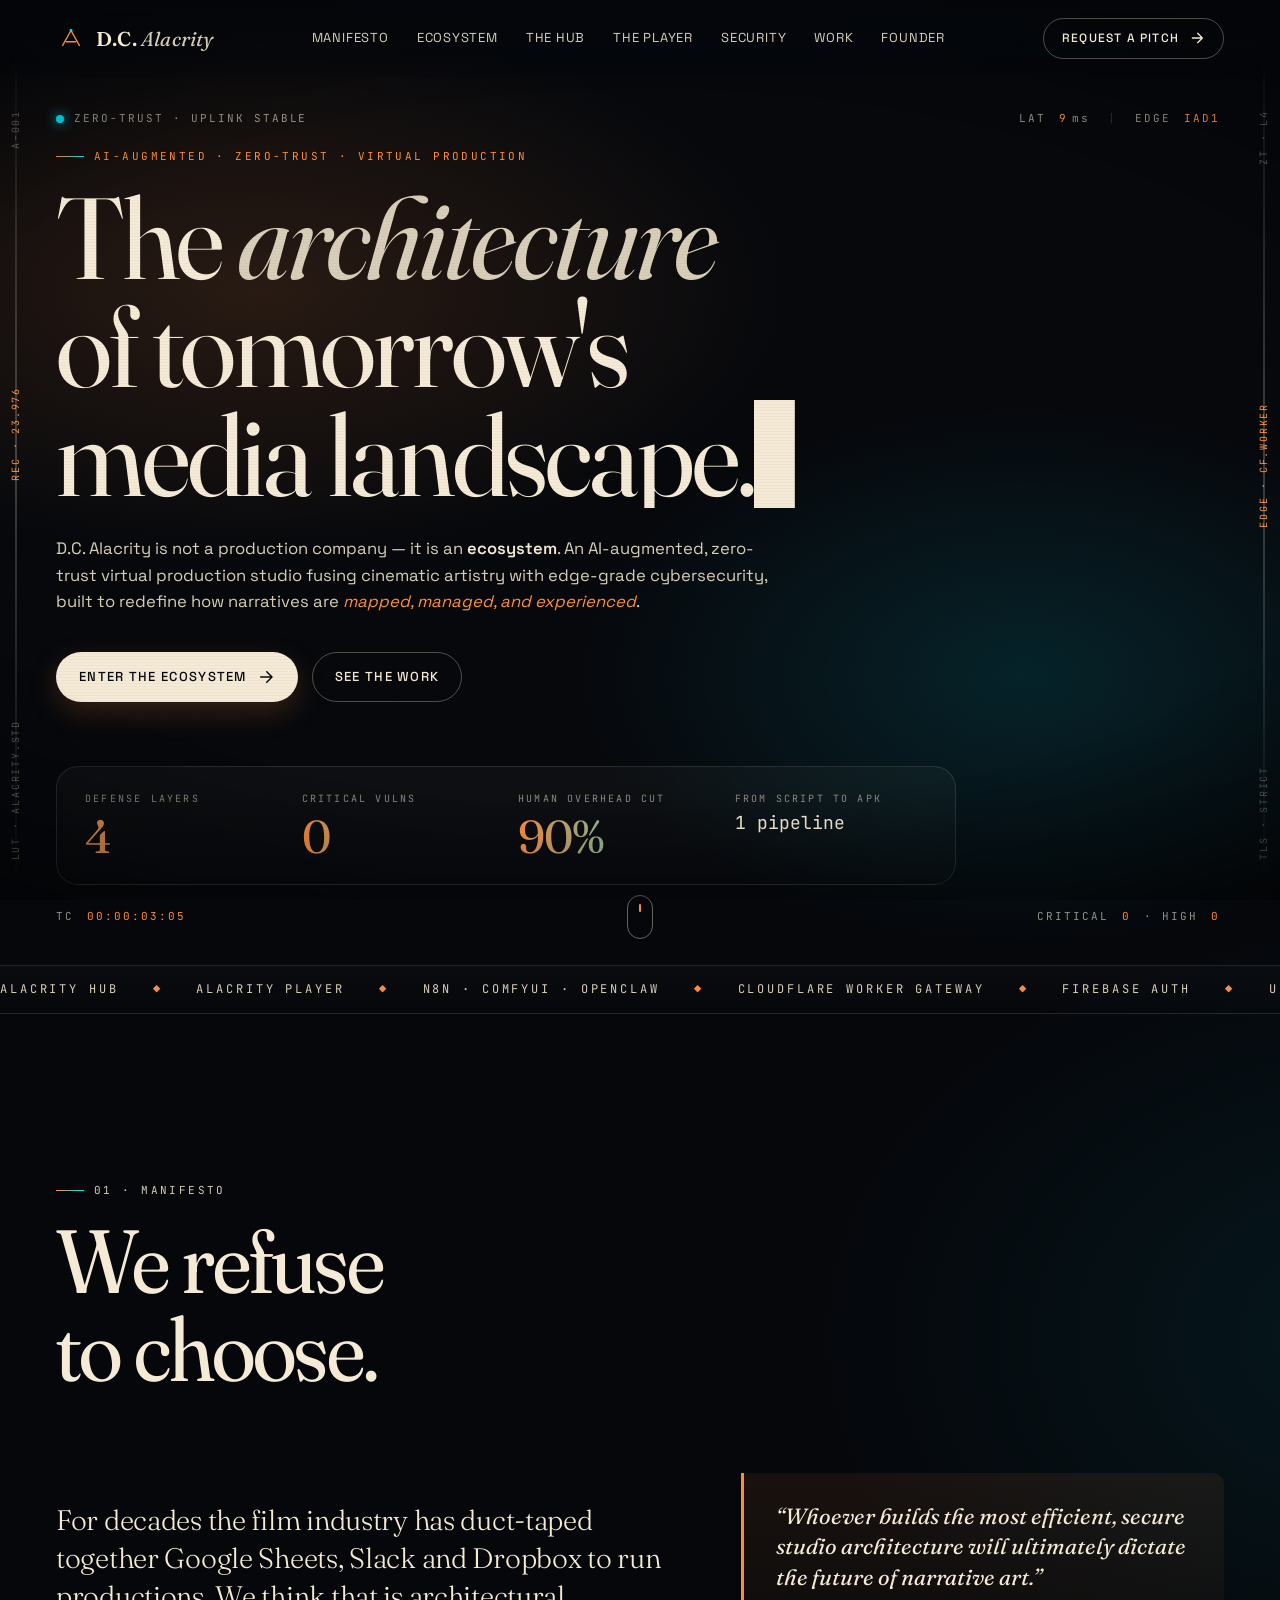
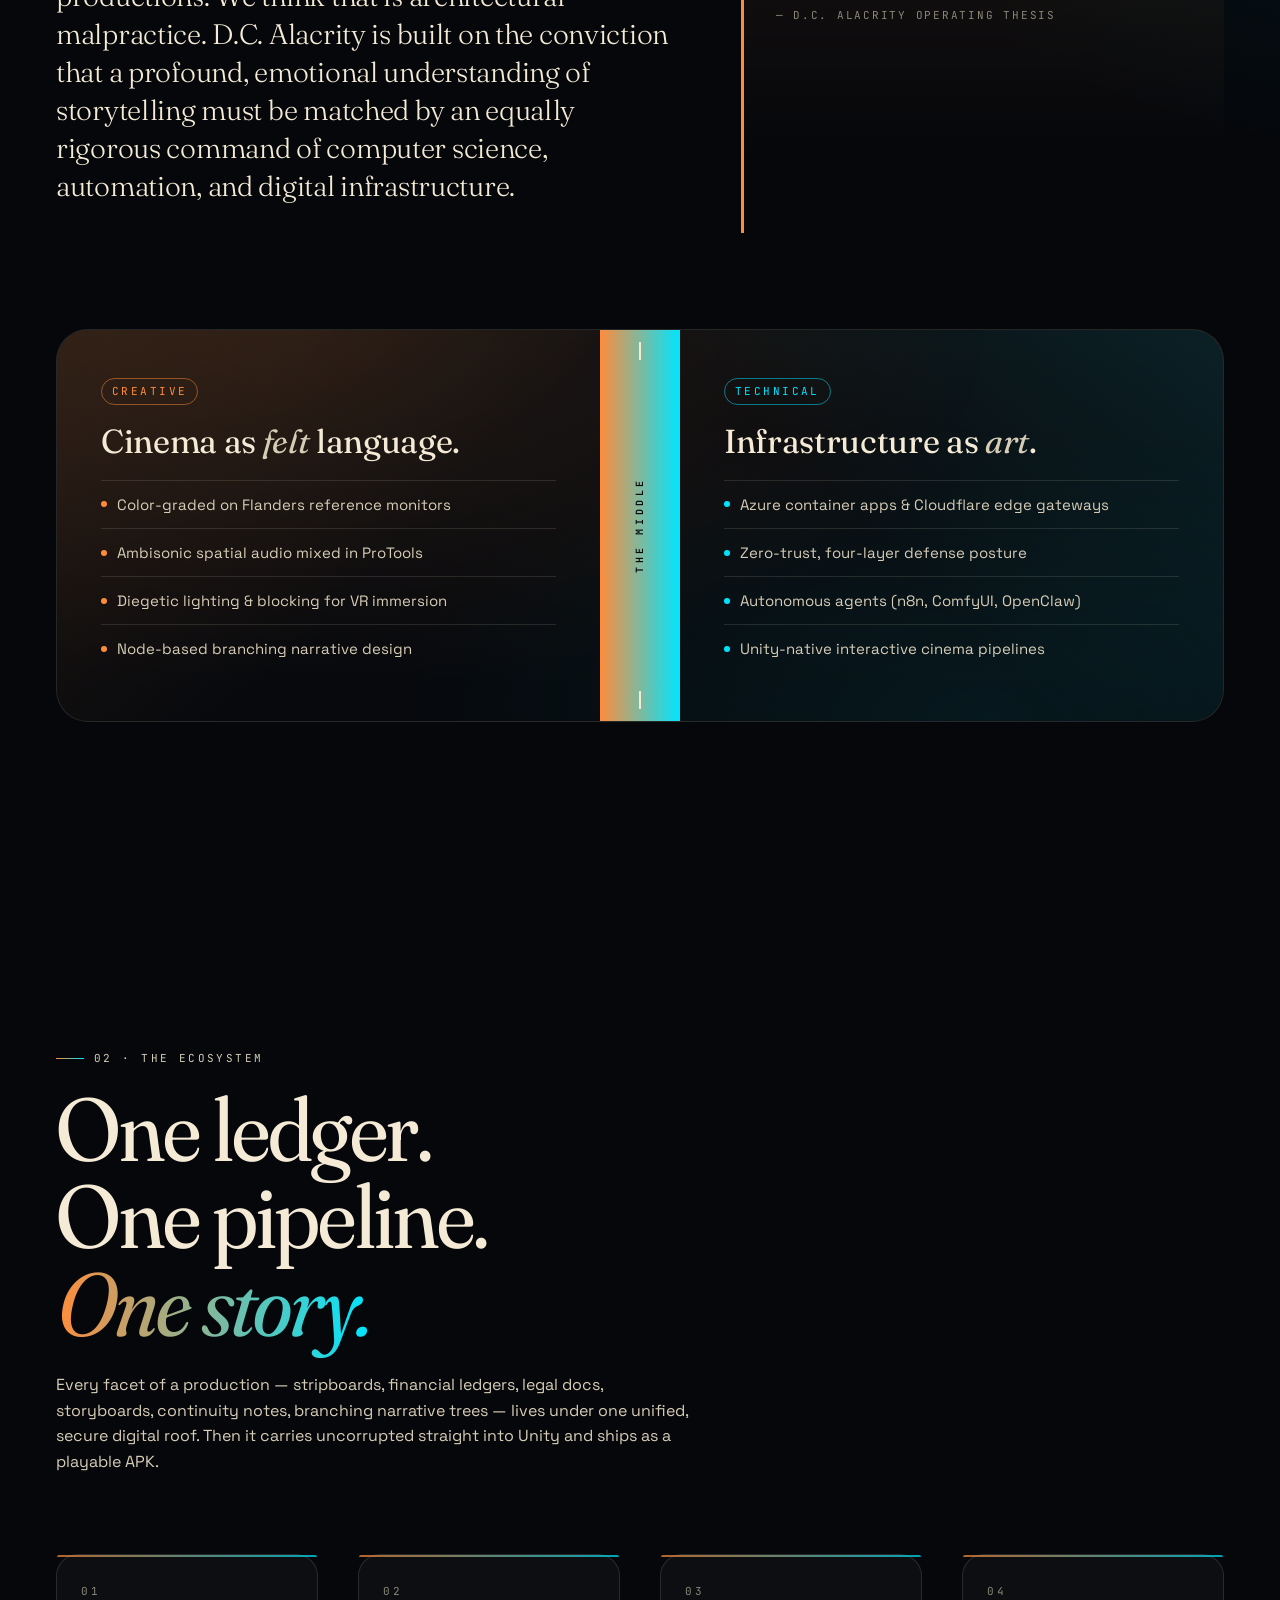
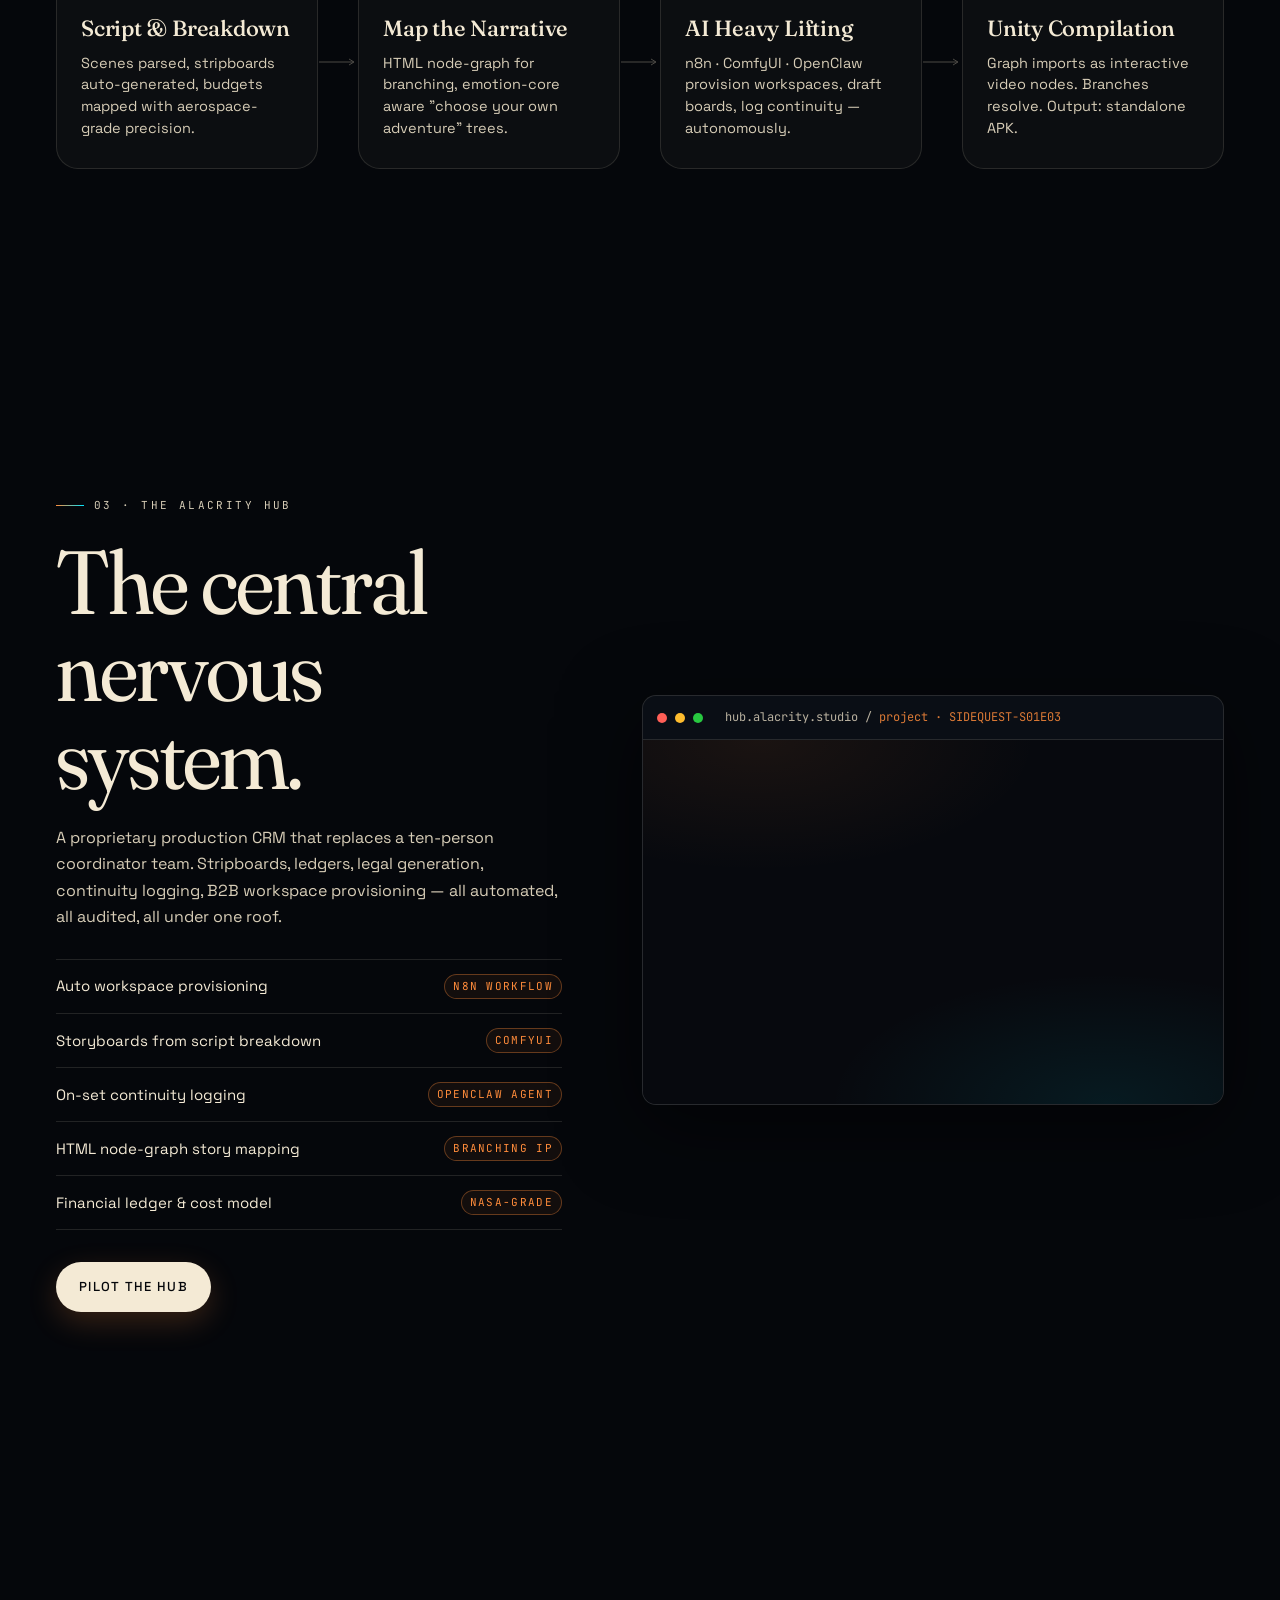
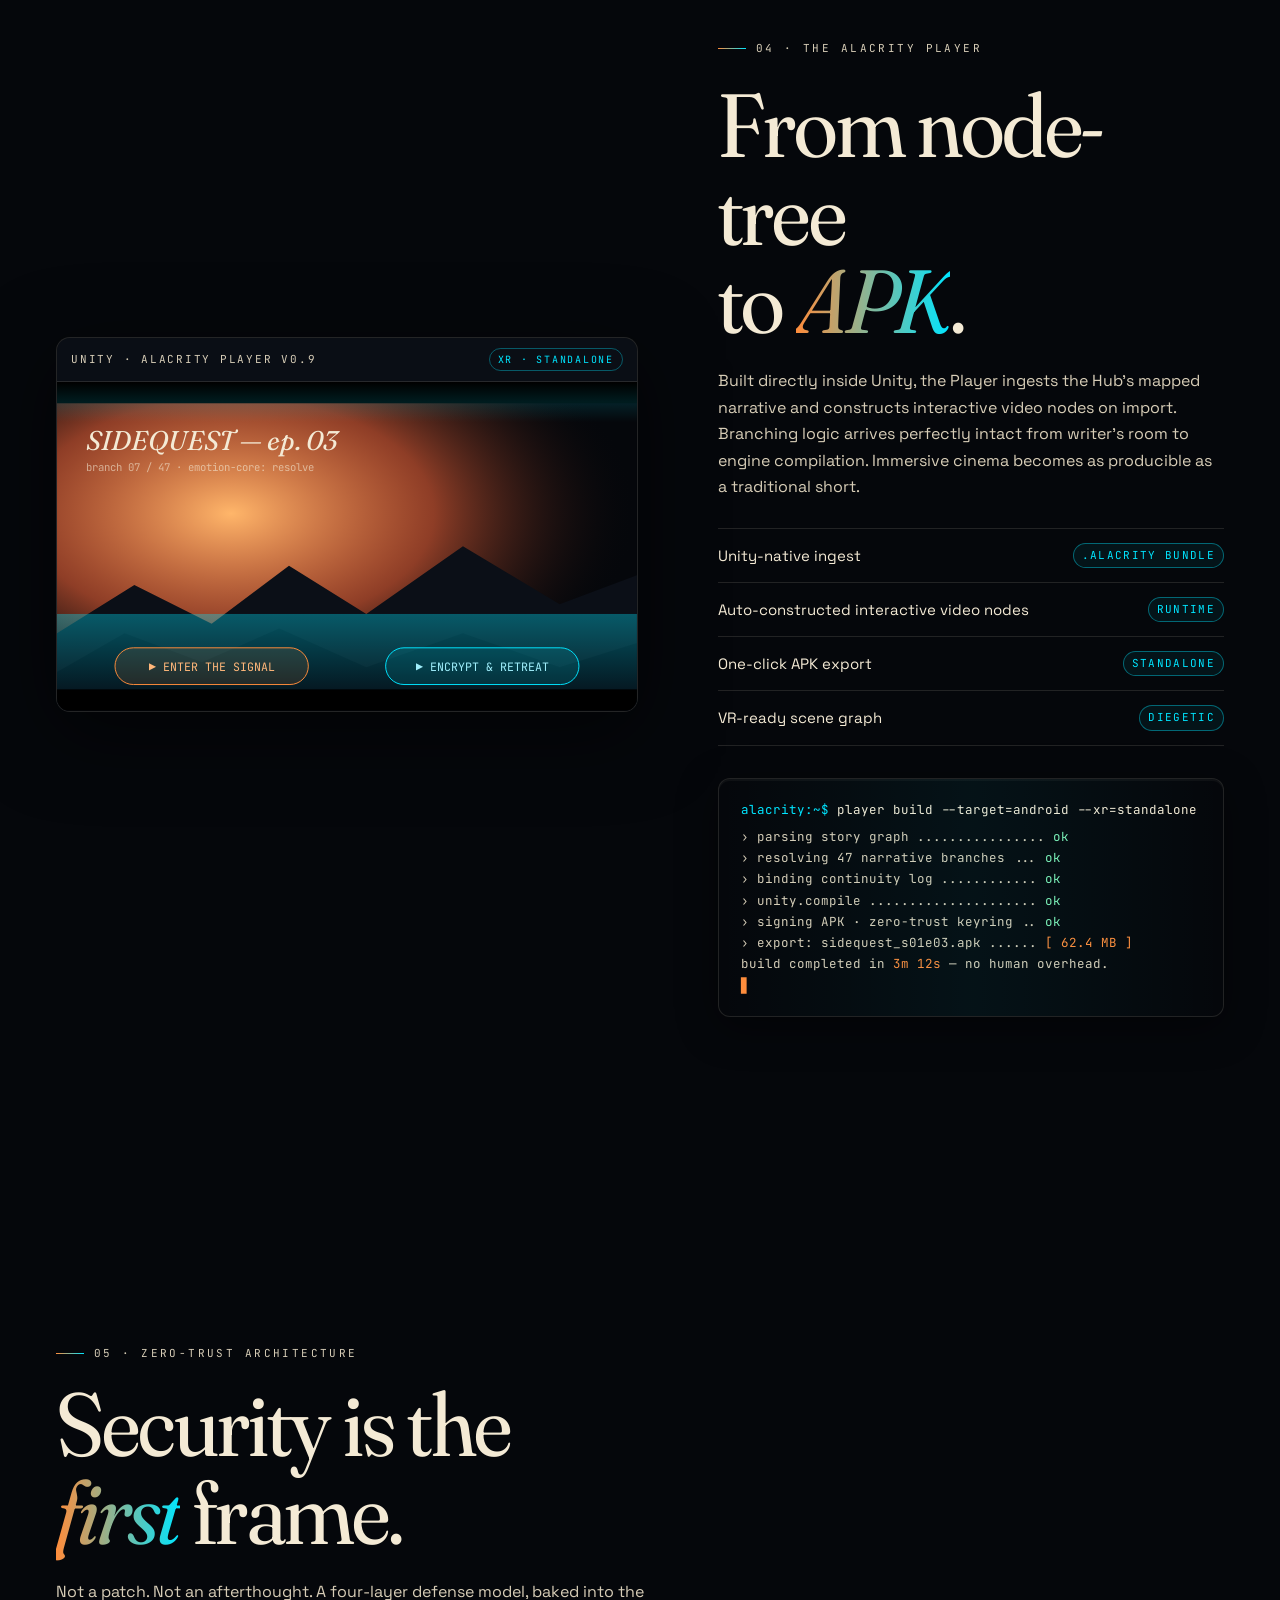
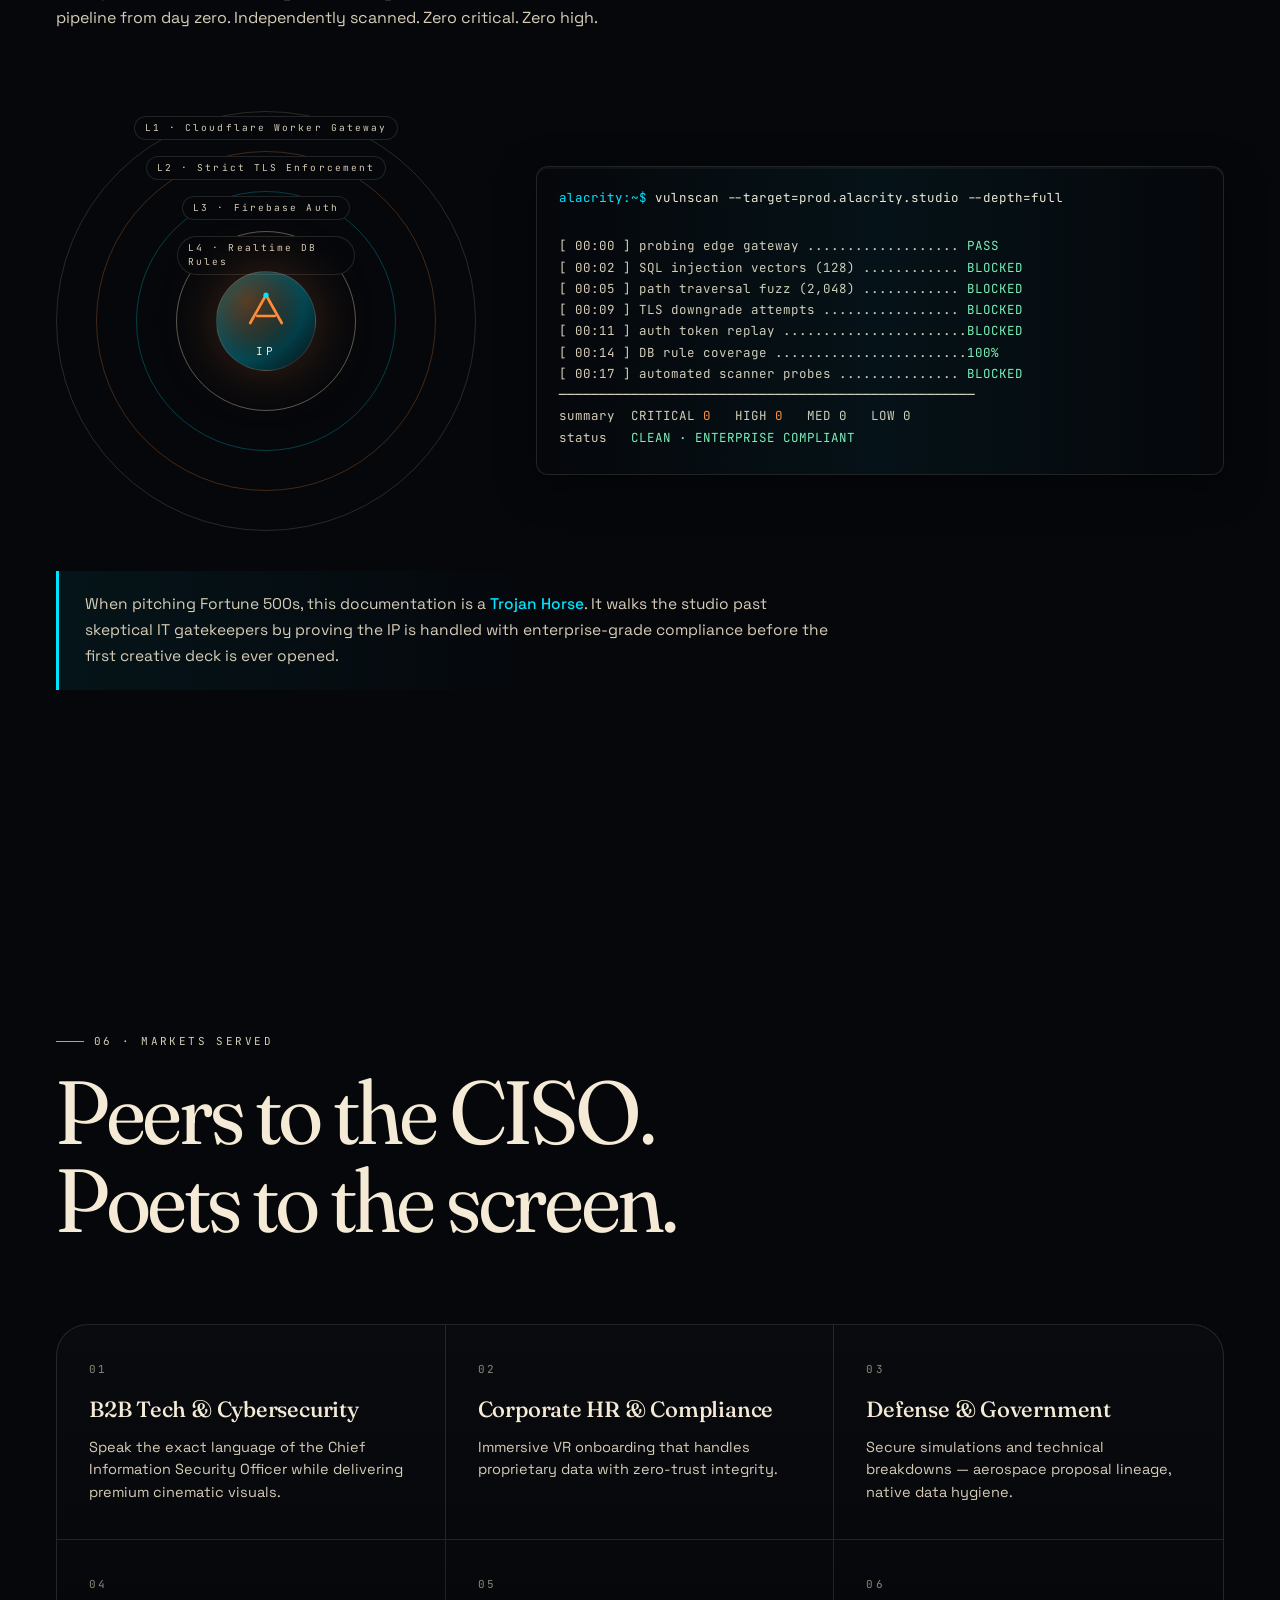
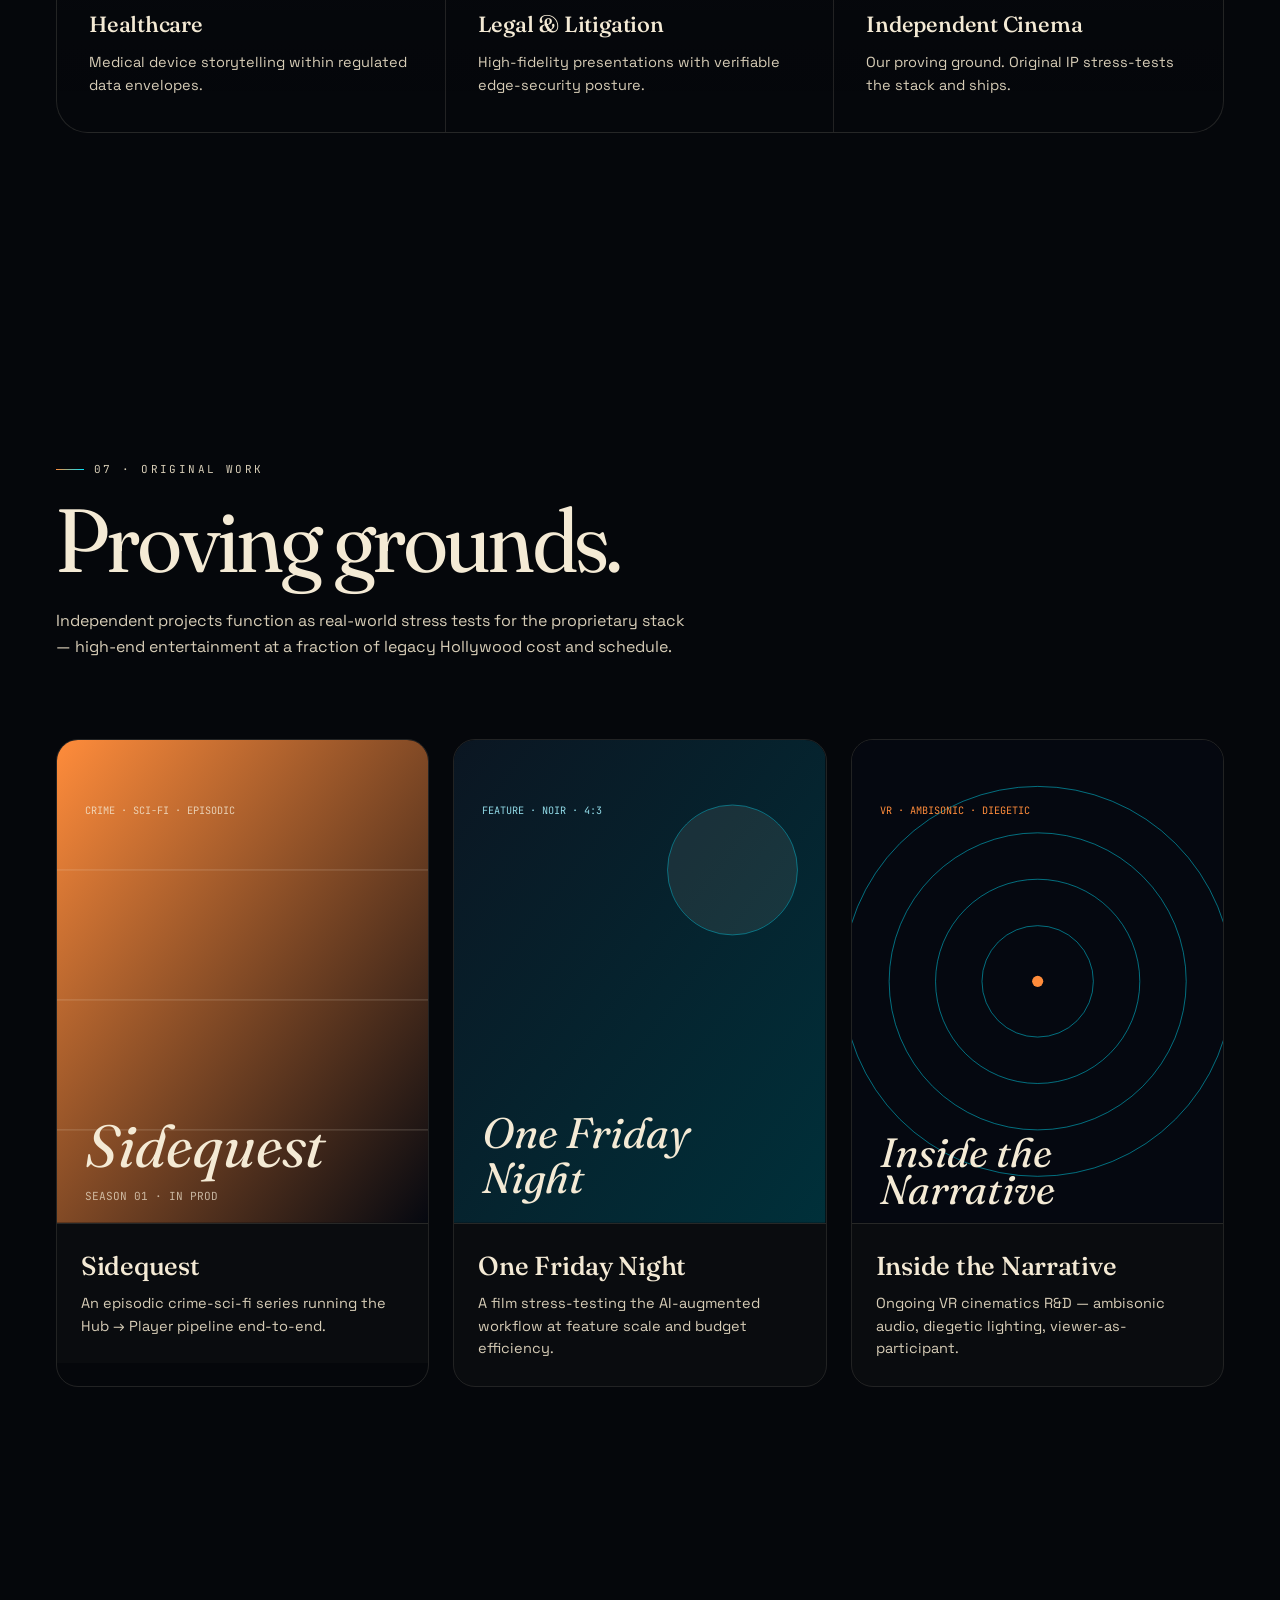
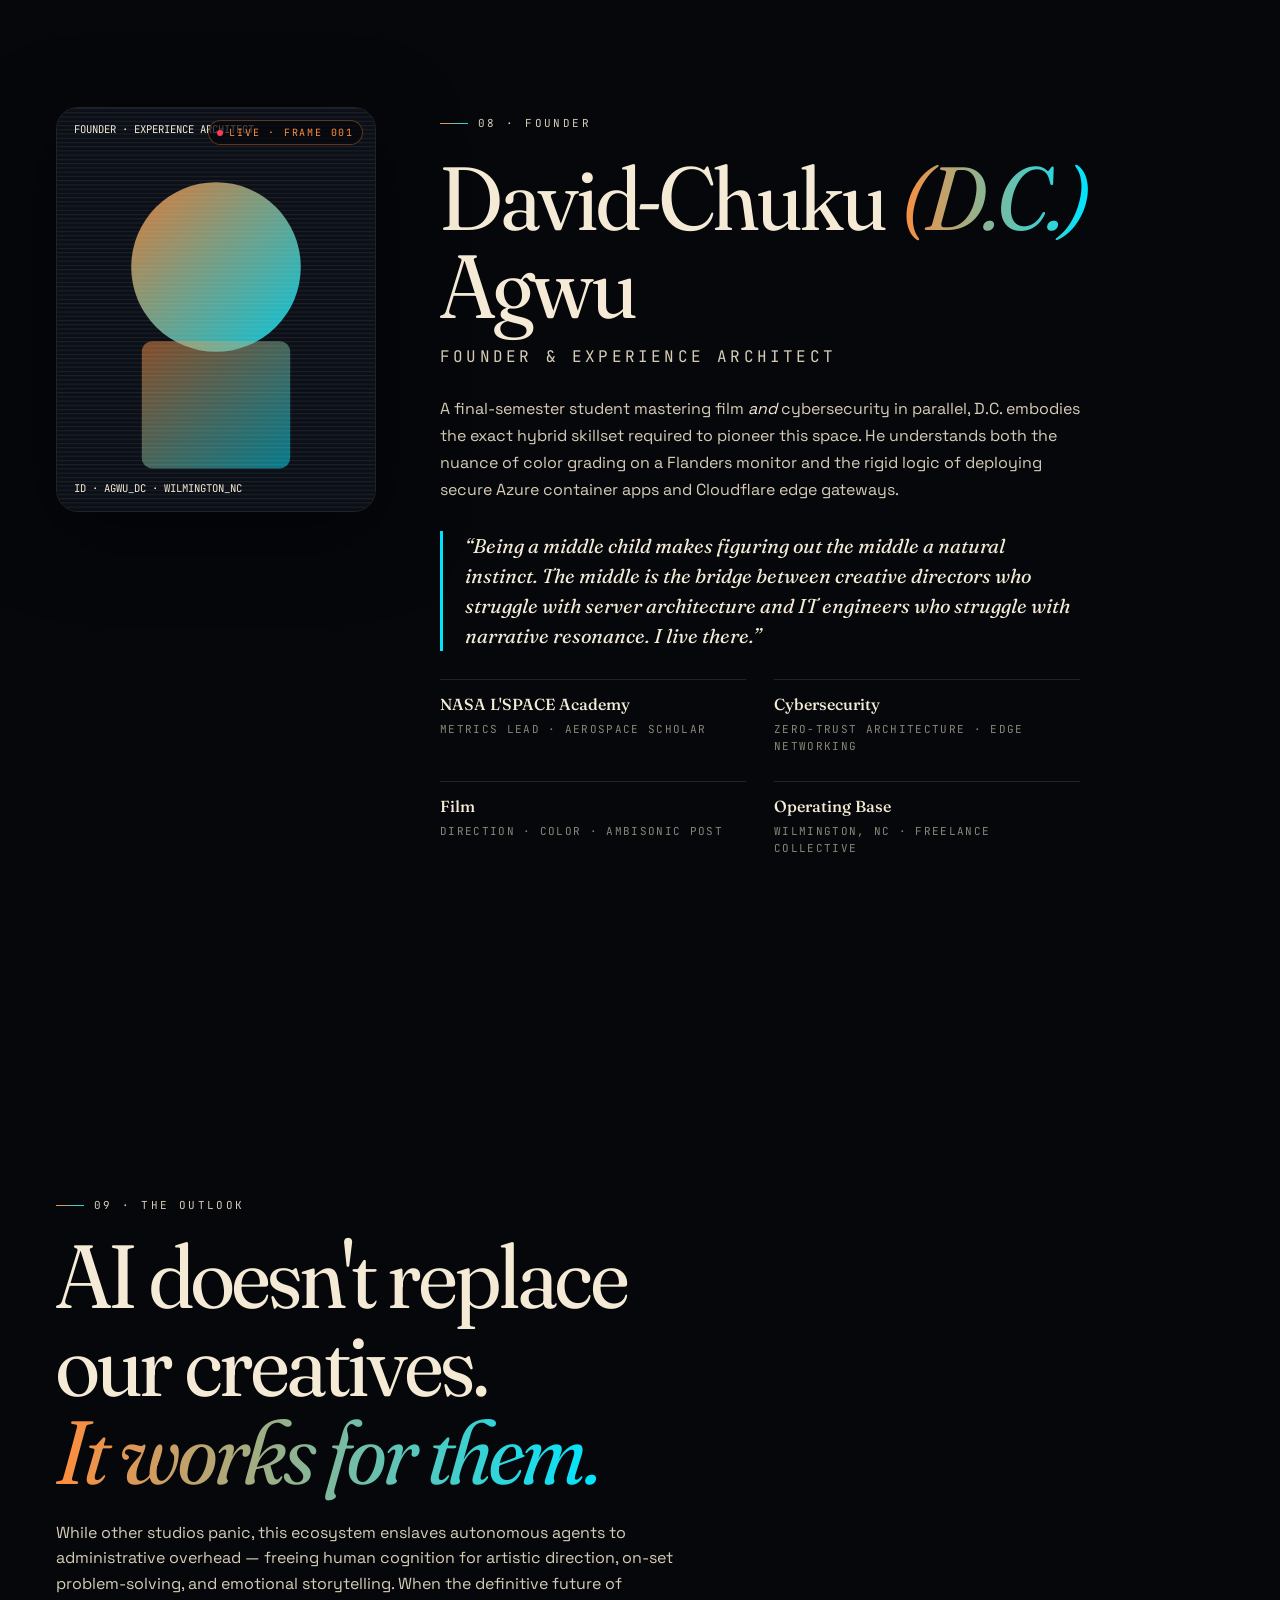
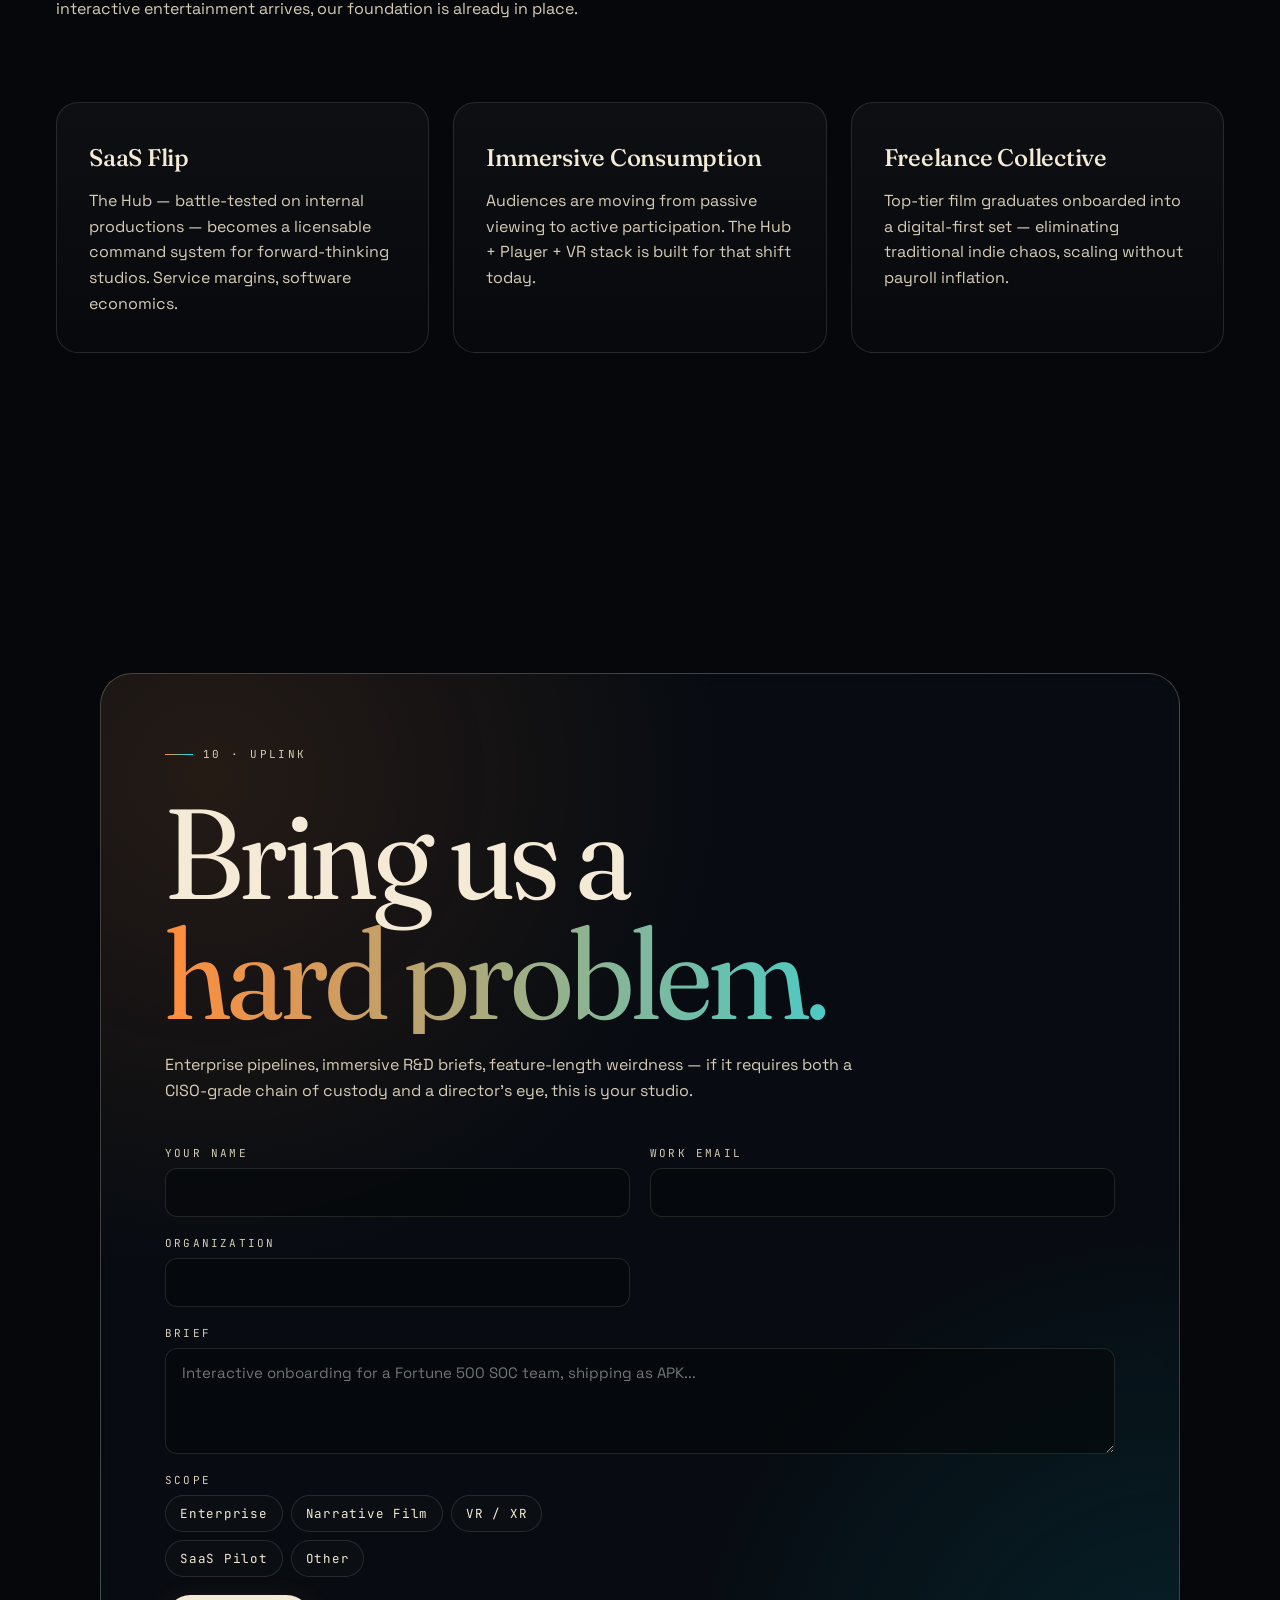
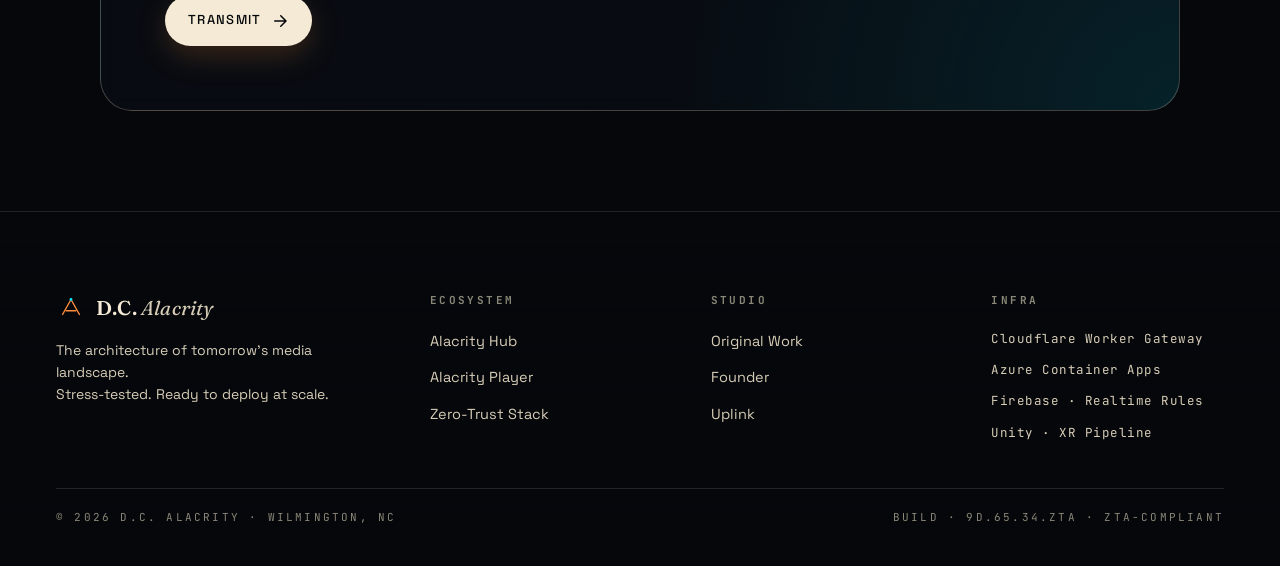
==== commit 78805602: "feat(site): launch dynamic on-brand D.C. Alacrity website - Brand system: cinema-warm (ember) x cybe" ====
--- a/index.html
+++ b/index.html
@@ -1,613 +1,687 @@
 <!doctype html>
 <html lang="en">
 <head>
-  <meta charset="utf-8" />
-  <meta name="viewport" content="width=device-width, initial-scale=1, viewport-fit=cover" />
-  <meta name="color-scheme" content="dark" />
-  <meta name="theme-color" content="#05060e" />
-  <title>D.C. Alacrity — Architecture for the Next Era of Storytelling</title>
-  <meta name="description" content="D.C. Alacrity is an AI-augmented, zero-trust virtual production studio and media-tech consultancy. Cinematic storytelling built on enterprise-grade infrastructure." />
-  <meta property="og:title" content="D.C. Alacrity — Architecture for the Next Era of Storytelling" />
-  <meta property="og:description" content="AI-augmented, zero-trust virtual production studio. The Alacrity Hub, the Alacrity Player, and the four-layer defense model that powers them." />
-  <meta property="og:type" content="website" />
-  <meta property="og:image" content="assets/og.svg" />
-  <meta name="twitter:card" content="summary_large_image" />
-  <link rel="icon" type="image/svg+xml" href="assets/favicon.svg" />
-  <link rel="preconnect" href="https://fonts.googleapis.com" />
-  <link rel="preconnect" href="https://fonts.gstatic.com" crossorigin />
-  <link href="https://fonts.googleapis.com/css2?family=Inter:wght@400;500;600;700&family=Space+Grotesk:wght@500;600;700&family=JetBrains+Mono:wght@400;500;700&display=swap" rel="stylesheet" />
-  <link rel="stylesheet" href="styles.css" />
+<meta charset="utf-8" />
+<meta name="viewport" content="width=device-width,initial-scale=1,viewport-fit=cover" />
+<title>D.C. Alacrity — Zero-Trust Virtual Production Studio</title>
+<meta name="description" content="D.C. Alacrity is an AI-augmented, zero-trust virtual production studio and media-tech consultancy fusing cinematic artistry with edge cybersecurity. Home of the Alacrity Hub and the Alacrity Player." />
+<meta name="theme-color" content="#05070b" />
+<meta property="og:title" content="D.C. Alacrity — The Architecture of Tomorrow's Media" />
+<meta property="og:description" content="AI-augmented, zero-trust virtual production. The Hub. The Player. Uncrackable infrastructure. Pioneering narrative design." />
+<meta property="og:type" content="website" />
+
+<link rel="preconnect" href="https://fonts.googleapis.com">
+<link rel="preconnect" href="https://fonts.gstatic.com" crossorigin>
+<link href="https://fonts.googleapis.com/css2?family=Fraunces:opsz,wght,SOFT@9..144,300..900,0..100&family=Space+Grotesk:wght@300..700&family=JetBrains+Mono:wght@300..700&display=swap" rel="stylesheet">
+
+<link rel="stylesheet" href="styles.css" />
+<link rel="icon" href="data:image/svg+xml,%3Csvg xmlns='http://www.w3.org/2000/svg' viewBox='0 0 64 64'%3E%3Crect width='64' height='64' rx='12' fill='%2305070b'/%3E%3Cpath d='M14 48 L32 16 L50 48 M22 40 H42' stroke='%23ff8c3b' stroke-width='3' stroke-linecap='round' stroke-linejoin='round' fill='none'/%3E%3Ccircle cx='32' cy='16' r='3' fill='%2300e5ff'/%3E%3C/svg%3E" />
 </head>
 <body>
-  <!-- Telemetry progress bar -->
-  <div class="telemetry" aria-hidden="true">
-    <span class="telemetry__fill"></span>
+
+<!-- ====== FILM GRAIN + SCANLINE OVERLAYS ====== -->
+<div class="grain" aria-hidden="true"></div>
+<div class="scanlines" aria-hidden="true"></div>
+<div class="vignette" aria-hidden="true"></div>
+
+<!-- ====== SIDE RAILS (editorial/cinematic crop marks) ====== -->
+<aside class="rail rail--l" aria-hidden="true">
+  <span class="rail__mark">A–001</span>
+  <span class="rail__mark rotate">REC · 23.976</span>
+  <span class="rail__mark">LUT · ALACRITY.STD</span>
+</aside>
+<aside class="rail rail--r" aria-hidden="true">
+  <span class="rail__mark">ZT · L4</span>
+  <span class="rail__mark rotate">EDGE · CF.WORKER</span>
+  <span class="rail__mark">TLS · STRICT</span>
+</aside>
+
+<!-- ====== NAV ====== -->
+<header class="nav" id="nav">
+  <a href="#top" class="logo" aria-label="D.C. Alacrity home">
+    <svg class="logo__mark" viewBox="0 0 64 64" aria-hidden="true">
+      <path d="M14 48 L32 16 L50 48 M22 40 H42" stroke="currentColor" stroke-width="3" stroke-linecap="round" stroke-linejoin="round" fill="none"/>
+      <circle class="logo__dot" cx="32" cy="16" r="3"/>
+    </svg>
+    <span class="logo__word">D.C. <em>Alacrity</em></span>
+  </a>
+  <nav class="nav__links" aria-label="Primary">
+    <a href="#manifesto">Manifesto</a>
+    <a href="#ecosystem">Ecosystem</a>
+    <a href="#hub">The Hub</a>
+    <a href="#player">The Player</a>
+    <a href="#security">Security</a>
+    <a href="#work">Work</a>
+    <a href="#founder">Founder</a>
+  </nav>
+  <a class="btn btn--ghost nav__cta" href="#contact">
+    <span>Request a Pitch</span>
+    <svg viewBox="0 0 24 24" width="16" height="16" aria-hidden="true"><path d="M5 12h14M13 5l7 7-7 7" fill="none" stroke="currentColor" stroke-width="2" stroke-linecap="round" stroke-linejoin="round"/></svg>
+  </a>
+</header>
+
+<main id="top">
+
+  <!-- ====== HERO ====== -->
+  <section class="hero" id="hero">
+    <canvas class="hero__canvas" id="heroCanvas" aria-hidden="true"></canvas>
+
+    <div class="hero__hud" aria-hidden="true">
+      <div class="hud hud--tl">
+        <span class="hud__dot"></span>
+        <span class="hud__label">ZERO-TRUST · UPLINK STABLE</span>
+      </div>
+      <div class="hud hud--tr">
+        <span class="hud__label">LAT <em id="hudLat">12</em>ms</span>
+        <span class="hud__sep">|</span>
+        <span class="hud__label">EDGE <em id="hudEdge">IAD1</em></span>
+      </div>
+      <div class="hud hud--bl">
+        <span class="hud__label">TC <em id="hudTC">00:00:00:00</em></span>
+      </div>
+      <div class="hud hud--br">
+        <span class="hud__label">CRITICAL <em>0</em> · HIGH <em>0</em></span>
+      </div>
+    </div>
+
+    <div class="hero__inner">
+      <div class="eyebrow eyebrow--hero">
+        <span class="eyebrow__bar"></span>
+        <span>AI-Augmented · Zero-Trust · Virtual Production</span>
+      </div>
+
+      <h1 class="hero__title">
+        <span class="line">The <em>architecture</em></span>
+        <span class="line">of tomorrow's</span>
+        <span class="line accent" data-type>media landscape.</span>
+      </h1>
+
+      <p class="hero__lede">
+        D.C. Alacrity is not a production company — it is an <strong>ecosystem</strong>.
+        An AI-augmented, zero-trust virtual production studio fusing cinematic artistry
+        with edge-grade cybersecurity, built to redefine how narratives are
+        <em>mapped, managed, and experienced</em>.
+      </p>
+
+      <div class="hero__cta">
+        <a class="btn btn--primary" href="#ecosystem">
+          <span>Enter the Ecosystem</span>
+          <svg viewBox="0 0 24 24" width="18" height="18" aria-hidden="true"><path d="M5 12h14M13 5l7 7-7 7" fill="none" stroke="currentColor" stroke-width="2" stroke-linecap="round" stroke-linejoin="round"/></svg>
+        </a>
+        <a class="btn btn--ghost" href="#work">
+          <span>See the Work</span>
+        </a>
+      </div>
+
+      <dl class="hero__stats">
+        <div><dt>Defense Layers</dt><dd data-count="4">0</dd></div>
+        <div><dt>Critical Vulns</dt><dd data-count="0">0</dd></div>
+        <div><dt>Human Overhead Cut</dt><dd data-count="90" data-suffix="%">0</dd></div>
+        <div><dt>From Script to APK</dt><dd class="mono">1 pipeline</dd></div>
+      </dl>
+    </div>
+
+    <button class="scroll-cue" aria-label="Scroll for more">
+      <span></span>
+    </button>
+  </section>
+
+  <!-- ====== TICKER ====== -->
+  <div class="ticker" aria-hidden="true">
+    <div class="ticker__track">
+      <span>Alacrity Hub</span><span class="dot">◆</span>
+      <span>Alacrity Player</span><span class="dot">◆</span>
+      <span>n8n · ComfyUI · OpenClaw</span><span class="dot">◆</span>
+      <span>Cloudflare Worker Gateway</span><span class="dot">◆</span>
+      <span>Firebase Auth</span><span class="dot">◆</span>
+      <span>Unity Engine</span><span class="dot">◆</span>
+      <span>Ambisonic · ProTools</span><span class="dot">◆</span>
+      <span>Flanders-grade Color</span><span class="dot">◆</span>
+      <span>Wilmington Freelance Collective</span><span class="dot">◆</span>
+      <span>Zero Critical · Zero High</span><span class="dot">◆</span>
+      <!-- duplicate for seamless loop -->
+      <span>Alacrity Hub</span><span class="dot">◆</span>
+      <span>Alacrity Player</span><span class="dot">◆</span>
+      <span>n8n · ComfyUI · OpenClaw</span><span class="dot">◆</span>
+      <span>Cloudflare Worker Gateway</span><span class="dot">◆</span>
+      <span>Firebase Auth</span><span class="dot">◆</span>
+      <span>Unity Engine</span><span class="dot">◆</span>
+      <span>Ambisonic · ProTools</span><span class="dot">◆</span>
+      <span>Flanders-grade Color</span><span class="dot">◆</span>
+      <span>Wilmington Freelance Collective</span><span class="dot">◆</span>
+      <span>Zero Critical · Zero High</span><span class="dot">◆</span>
+    </div>
   </div>
 
-  <!-- Ambient grid + noise + aurora -->
-  <div class="ambient" aria-hidden="true">
-    <div class="ambient__grid"></div>
-    <div class="ambient__aurora a1"></div>
-    <div class="ambient__aurora a2"></div>
-    <div class="ambient__aurora a3"></div>
-    <div class="ambient__noise"></div>
-    <div class="ambient__scanline"></div>
-  </div>
-
-  <!-- Custom cursor halo -->
-  <div class="halo" aria-hidden="true"></div>
-
-  <!-- NAV -->
-  <header class="nav" data-reveal>
-    <a class="nav__brand" href="#top" aria-label="D.C. Alacrity — home">
-      <span class="brand-mark" aria-hidden="true">
-        <svg viewBox="0 0 40 40" width="30" height="30">
-          <defs>
-            <linearGradient id="bolt" x1="0" y1="0" x2="1" y2="1">
-              <stop offset="0%" stop-color="#59f0ff"/>
-              <stop offset="60%" stop-color="#7a5cff"/>
-              <stop offset="100%" stop-color="#ff3cf0"/>
-            </linearGradient>
-          </defs>
-          <path d="M23 2 L8 22 H18 L15 38 L32 16 H22 Z" fill="url(#bolt)" />
-        </svg>
-      </span>
-      <span class="brand-wordmark">
-        <span class="brand-wordmark__dc">D.C.</span>
-        <span class="brand-wordmark__alacrity" data-scramble="ALACRITY">ALACRITY</span>
-      </span>
-    </a>
-
-    <nav class="nav__links" aria-label="Primary">
-      <a href="#ecosystem">Ecosystem</a>
-      <a href="#storygraph">Story Graph</a>
-      <a href="#security">Security</a>
-      <a href="#ventures">Ventures</a>
-      <a href="#markets">Markets</a>
-      <a href="#founder">Founder</a>
-    </nav>
-
-    <a class="btn btn--ghost nav__cta" href="#contact" data-magnetic>
-      <span>Open Comm</span>
-      <svg viewBox="0 0 24 24" width="14" height="14" aria-hidden="true"><path d="M5 12h14M13 5l7 7-7 7" fill="none" stroke="currentColor" stroke-width="2" stroke-linecap="round" stroke-linejoin="round"/></svg>
-    </a>
-
-    <button class="nav__menu" aria-label="Menu" aria-expanded="false">
-      <span></span><span></span>
-    </button>
-  </header>
-
-  <main id="top">
-    <!-- HERO -->
-    <section class="hero">
-      <canvas class="hero__bolt" aria-hidden="true"></canvas>
-
-      <div class="hero__inner">
-        <div class="hero__pill" data-reveal>
-          <span class="dot"></span>
-          <span>SYSTEMS NOMINAL · ZERO CRITICAL · ZERO HIGH</span>
-        </div>
-
-        <h1 class="hero__title" data-reveal>
-          <span class="line">The architecture</span>
-          <span class="line">of <em data-scramble="tomorrow's">tomorrow's</em></span>
-          <span class="line gradient">media landscape.</span>
-        </h1>
-
-        <p class="hero__sub" data-reveal>
-          An AI-augmented, zero-trust virtual production studio &amp; media-tech consultancy.
-          We build the bridge between creative directors who struggle with server architecture
-          and IT engineers who struggle with narrative resonance.
+  <!-- ====== MANIFESTO ====== -->
+  <section class="section manifesto" id="manifesto">
+    <div class="section__head">
+      <span class="eyebrow"><span class="eyebrow__bar"></span>01 · Manifesto</span>
+      <h2 class="display">We refuse<br/>to choose.</h2>
+    </div>
+
+    <div class="manifesto__grid">
+      <p class="manifesto__lede" data-reveal>
+        For decades the film industry has duct-taped together Google Sheets,
+        Slack and Dropbox to run productions. We think that is architectural
+        malpractice. D.C. Alacrity is built on the conviction that a profound,
+        emotional understanding of storytelling must be matched by an equally
+        rigorous command of computer science, automation, and digital
+        infrastructure.
+      </p>
+      <aside class="pull" data-reveal>
+        <p>
+          &ldquo;Whoever builds the most efficient, secure studio architecture
+          will ultimately dictate the future of narrative art.&rdquo;
         </p>
-
-        <div class="hero__ctas" data-reveal>
-          <a class="btn btn--primary" href="#ecosystem" data-magnetic>
-            <span>Enter the ecosystem</span>
-            <svg viewBox="0 0 24 24" width="16" height="16"><path d="M5 12h14M13 5l7 7-7 7" fill="none" stroke="currentColor" stroke-width="2" stroke-linecap="round" stroke-linejoin="round"/></svg>
-          </a>
-          <a class="btn btn--ghost" href="#security" data-magnetic>
-            <span>Read security posture</span>
-          </a>
-        </div>
-
-        <ul class="hero__stats" data-reveal>
-          <li><b>4</b><span>layer defense</span></li>
-          <li><b>0 / 0</b><span>critical · high vulns</span></li>
-          <li><b>∞</b><span>narrative branches</span></li>
-          <li><b>APK</b><span>one-click interactive export</span></li>
+        <footer>— D.C. Alacrity operating thesis</footer>
+      </aside>
+    </div>
+
+    <!-- Dual pillar: Creative vs Technical -->
+    <div class="duality" data-reveal>
+      <div class="duality__col duality__col--warm">
+        <span class="duality__tag">CREATIVE</span>
+        <h3>Cinema as <em>felt</em> language.</h3>
+        <ul>
+          <li>Color-graded on Flanders reference monitors</li>
+          <li>Ambisonic spatial audio mixed in ProTools</li>
+          <li>Diegetic lighting &amp; blocking for VR immersion</li>
+          <li>Node-based branching narrative design</li>
         </ul>
       </div>
-
-      <div class="hero__hud" aria-hidden="true">
-        <div class="hud-row"><span>node://</span><span class="mono">alacrity.hub</span></div>
-        <div class="hud-row"><span>tls://</span><span class="mono">1.3 · enforced</span></div>
-        <div class="hud-row"><span>gateway://</span><span class="mono">cloudflare.worker</span></div>
-        <div class="hud-row"><span>auth://</span><span class="mono">firebase · RBAC</span></div>
-        <div class="hud-bar"><span></span></div>
-      </div>
-
-      <div class="hero__scroll" aria-hidden="true">
-        <span>SCROLL</span>
-        <span class="hero__scroll-line"></span>
-      </div>
-    </section>
-
-    <!-- MARQUEE MANIFESTO -->
-    <section class="marquee" aria-label="Manifesto">
-      <div class="marquee__track">
-        <div class="marquee__group">
-          <span>Zero-Trust Cinema</span><i>◇</i>
-          <span>AI-Augmented Production</span><i>◇</i>
-          <span>Interactive Narrative Engines</span><i>◇</i>
-          <span>Aerospace-Grade Project Management</span><i>◇</i>
-          <span>Cloudflare + Unity + n8n + ComfyUI</span><i>◇</i>
-          <span>Wilmington · Azure · Edge</span><i>◇</i>
-        </div>
-        <div class="marquee__group" aria-hidden="true">
-          <span>Zero-Trust Cinema</span><i>◇</i>
-          <span>AI-Augmented Production</span><i>◇</i>
-          <span>Interactive Narrative Engines</span><i>◇</i>
-          <span>Aerospace-Grade Project Management</span><i>◇</i>
-          <span>Cloudflare + Unity + n8n + ComfyUI</span><i>◇</i>
-          <span>Wilmington · Azure · Edge</span><i>◇</i>
-        </div>
-      </div>
-    </section>
-
-    <!-- PHILOSOPHY -->
-    <section class="philosophy" id="philosophy">
-      <div class="section__head" data-reveal>
-        <span class="eyebrow">01 · Philosophy</span>
-        <h2 class="section__title">Refuses to choose between <em>creative</em> and <em>technical</em>.</h2>
-        <p class="section__sub">
-          For decades the film industry has relied on disjointed, archaic software — duct-taped
-          Google Sheets, Slack, Dropbox. D.C. Alacrity is the opposite: one unified, secure digital
-          roof, where color science and computer science sit at the same table.
+      <div class="duality__seam" aria-hidden="true">
+        <span class="duality__seam-label">THE&nbsp;MIDDLE</span>
+      </div>
+      <div class="duality__col duality__col--cool">
+        <span class="duality__tag">TECHNICAL</span>
+        <h3>Infrastructure as <em>art</em>.</h3>
+        <ul>
+          <li>Azure container apps &amp; Cloudflare edge gateways</li>
+          <li>Zero-trust, four-layer defense posture</li>
+          <li>Autonomous agents (n8n, ComfyUI, OpenClaw)</li>
+          <li>Unity-native interactive cinema pipelines</li>
+        </ul>
+      </div>
+    </div>
+  </section>
+
+  <!-- ====== ECOSYSTEM OVERVIEW ====== -->
+  <section class="section ecosystem" id="ecosystem">
+    <div class="section__head">
+      <span class="eyebrow"><span class="eyebrow__bar"></span>02 · The Ecosystem</span>
+      <h2 class="display">One ledger.<br/>One pipeline.<br/><em>One story.</em></h2>
+      <p class="section__lede">
+        Every facet of a production — stripboards, financial ledgers, legal docs,
+        storyboards, continuity notes, branching narrative trees — lives under one
+        unified, secure digital roof. Then it carries uncorrupted straight into
+        Unity and ships as a playable APK.
+      </p>
+    </div>
+
+    <!-- Pipeline diagram -->
+    <div class="pipeline" data-reveal>
+      <div class="pipeline__node" data-stage="1">
+        <span class="pipeline__index">01</span>
+        <h4>Script &amp; Breakdown</h4>
+        <p>Scenes parsed, stripboards auto-generated, budgets mapped with aerospace-grade precision.</p>
+      </div>
+      <svg class="pipeline__arrow" viewBox="0 0 80 20" aria-hidden="true"><path d="M2 10 H70 M62 4 L72 10 L62 16"/></svg>
+
+      <div class="pipeline__node" data-stage="2">
+        <span class="pipeline__index">02</span>
+        <h4>Map the Narrative</h4>
+        <p>HTML node-graph for branching, emotion-core aware "choose your own adventure" trees.</p>
+      </div>
+      <svg class="pipeline__arrow" viewBox="0 0 80 20" aria-hidden="true"><path d="M2 10 H70 M62 4 L72 10 L62 16"/></svg>
+
+      <div class="pipeline__node" data-stage="3">
+        <span class="pipeline__index">03</span>
+        <h4>AI Heavy Lifting</h4>
+        <p>n8n · ComfyUI · OpenClaw provision workspaces, draft boards, log continuity — autonomously.</p>
+      </div>
+      <svg class="pipeline__arrow" viewBox="0 0 80 20" aria-hidden="true"><path d="M2 10 H70 M62 4 L72 10 L62 16"/></svg>
+
+      <div class="pipeline__node" data-stage="4">
+        <span class="pipeline__index">04</span>
+        <h4>Unity Compilation</h4>
+        <p>Graph imports as interactive video nodes. Branches resolve. Output: standalone APK.</p>
+      </div>
+    </div>
+  </section>
+
+  <!-- ====== ALACRITY HUB ====== -->
+  <section class="section hub" id="hub">
+    <div class="product">
+      <div class="product__copy">
+        <span class="eyebrow"><span class="eyebrow__bar"></span>03 · The Alacrity Hub</span>
+        <h2 class="display">The central<br/>nervous system.</h2>
+        <p>
+          A proprietary production CRM that replaces a ten-person coordinator
+          team. Stripboards, ledgers, legal generation, continuity logging,
+          B2B workspace provisioning — all automated, all audited,
+          all under one roof.
         </p>
-      </div>
-
-      <div class="philosophy__grid">
-        <article class="tilt" data-tilt data-reveal>
-          <header>
-            <span class="num">I</span>
-            <h3>Emotion meets rigor.</h3>
-          </header>
-          <p>A profound understanding of storytelling matched by an equally rigorous command of computer science, automation, and digital infrastructure.</p>
-        </article>
-        <article class="tilt" data-tilt data-reveal>
-          <header>
-            <span class="num">II</span>
-            <h3>The middle is the moat.</h3>
-          </header>
-          <p>The lucrative bridge between directors who can't read logs and engineers who can't read scripts — occupied and owned.</p>
-        </article>
-        <article class="tilt" data-tilt data-reveal>
-          <header>
-            <span class="num">III</span>
-            <h3>Security is an architecture, not a patch.</h3>
-          </header>
-          <p>Ironclad protection is laid at foundation, not bolted on in post. Enterprise-grade from the first script breakdown.</p>
-        </article>
-      </div>
-    </section>
-
-    <!-- ECOSYSTEM -->
-    <section class="ecosystem" id="ecosystem">
-      <div class="section__head" data-reveal>
-        <span class="eyebrow">02 · Ecosystem</span>
-        <h2 class="section__title">One continuous pipeline. <em>Page to APK.</em></h2>
-        <p class="section__sub">
-          The Hub maps the story. The Player compiles it. The zero-trust spine guarantees it arrives
-          untouched. Nothing falls between tools, because there are no tools between.
-        </p>
-      </div>
-
-      <div class="eco-grid">
-        <article class="eco-card" data-tilt data-reveal>
-          <div class="eco-card__glyph" aria-hidden="true">
-            <svg viewBox="0 0 80 80">
+        <ul class="feature-list">
+          <li><span>Auto workspace provisioning</span><em>n8n workflow</em></li>
+          <li><span>Storyboards from script breakdown</span><em>ComfyUI</em></li>
+          <li><span>On-set continuity logging</span><em>OpenClaw agent</em></li>
+          <li><span>HTML node-graph story mapping</span><em>branching IP</em></li>
+          <li><span>Financial ledger &amp; cost model</span><em>NASA-grade</em></li>
+        </ul>
+        <a class="btn btn--primary" href="#contact"><span>Pilot the Hub</span></a>
+      </div>
+
+      <!-- Interactive HTML node-graph mockup -->
+      <div class="product__visual" aria-hidden="true">
+        <div class="browser">
+          <div class="browser__bar">
+            <span></span><span></span><span></span>
+            <div class="browser__url">hub.alacrity.studio / <em>project · SIDEQUEST-S01E03</em></div>
+          </div>
+          <div class="browser__body">
+            <svg class="node-graph" id="nodeGraph" viewBox="0 0 600 360" preserveAspectRatio="xMidYMid meet">
               <defs>
-                <linearGradient id="g1" x1="0" y1="0" x2="1" y2="1">
-                  <stop offset="0%" stop-color="#59f0ff"/><stop offset="100%" stop-color="#7a5cff"/>
+                <linearGradient id="edgeGrad" x1="0" x2="1">
+                  <stop offset="0%" stop-color="#ff8c3b"/>
+                  <stop offset="100%" stop-color="#00e5ff"/>
                 </linearGradient>
               </defs>
-              <circle cx="40" cy="40" r="30" fill="none" stroke="url(#g1)" stroke-width="1.2" opacity=".5"/>
-              <circle cx="40" cy="40" r="18" fill="none" stroke="url(#g1)" stroke-width="1.2"/>
-              <circle cx="40" cy="40" r="4" fill="url(#g1)"/>
-              <g stroke="url(#g1)" stroke-width="1.2" fill="none">
-                <path d="M10 40 L26 40"/><path d="M54 40 L70 40"/>
-                <path d="M40 10 L40 26"/><path d="M40 54 L40 70"/>
-              </g>
+              <!-- edges drawn via JS -->
+              <g id="graphEdges"></g>
+              <g id="graphNodes"></g>
             </svg>
           </div>
-          <div class="eco-card__tag mono">01 · HUB</div>
-          <h3>The Alacrity Hub</h3>
-          <p>
-            A production CRM and project management central nervous system. Stripboards, ledgers,
-            contracts, storyboards, and branching story-maps — one secure digital roof.
-          </p>
-          <ul class="chips mono">
-            <li>n8n</li><li>ComfyUI</li><li>OpenClaw</li><li>Firebase</li><li>Azure</li>
-          </ul>
-          <a class="card-arrow" href="#storygraph" aria-label="See story graph">→</a>
-        </article>
-
-        <article class="eco-card eco-card--accent" data-tilt data-reveal>
-          <div class="eco-card__glyph" aria-hidden="true">
-            <svg viewBox="0 0 80 80">
+        </div>
+      </div>
+    </div>
+  </section>
+
+  <!-- ====== ALACRITY PLAYER ====== -->
+  <section class="section player" id="player">
+    <div class="product product--reverse">
+      <div class="product__copy">
+        <span class="eyebrow"><span class="eyebrow__bar"></span>04 · The Alacrity Player</span>
+        <h2 class="display">From node-tree<br/>to <em>APK</em>.</h2>
+        <p>
+          Built directly inside Unity, the Player ingests the Hub's mapped
+          narrative and constructs interactive video nodes on import.
+          Branching logic arrives perfectly intact from writer's room
+          to engine compilation. Immersive cinema becomes as producible
+          as a traditional short.
+        </p>
+        <ul class="feature-list">
+          <li><span>Unity-native ingest</span><em>.alacrity bundle</em></li>
+          <li><span>Auto-constructed interactive video nodes</span><em>runtime</em></li>
+          <li><span>One-click APK export</span><em>standalone</em></li>
+          <li><span>VR-ready scene graph</span><em>diegetic</em></li>
+        </ul>
+
+        <!-- Build output terminal -->
+        <pre class="terminal" id="buildTerm" aria-hidden="true">
+<span class="term__prompt">alacrity:~$ </span><span class="term__cmd">player build --target=android --xr=standalone</span>
+<span class="term__out">› parsing story graph ................ <span class="ok">ok</span>
+› resolving 47 narrative branches ... <span class="ok">ok</span>
+› binding continuity log ............ <span class="ok">ok</span>
+› unity.compile ..................... <span class="ok">ok</span>
+› signing APK · zero-trust keyring .. <span class="ok">ok</span>
+› export: sidequest_s01e03.apk ...... <span class="accent">[ 62.4 MB ]</span>
+build completed in <span class="accent">3m 12s</span> — no human overhead.</span><span class="term__caret">▊</span></pre>
+      </div>
+
+      <div class="product__visual" aria-hidden="true">
+        <!-- Unity-ish interactive preview -->
+        <div class="player-frame">
+          <div class="player-frame__chrome">
+            <span>Unity · Alacrity Player v0.9</span>
+            <span class="player-frame__badge">XR · STANDALONE</span>
+          </div>
+          <div class="player-frame__viewport">
+            <div class="player-frame__scan" aria-hidden="true"></div>
+            <svg viewBox="0 0 600 340" class="player-frame__svg">
               <defs>
-                <linearGradient id="g2" x1="0" y1="0" x2="1" y2="1">
-                  <stop offset="0%" stop-color="#7a5cff"/><stop offset="100%" stop-color="#ff3cf0"/>
+                <radialGradient id="sun" cx="30%" cy="40%" r="70%">
+                  <stop offset="0%" stop-color="#ffb66a"/>
+                  <stop offset="50%" stop-color="#ff6a3d" stop-opacity=".55"/>
+                  <stop offset="100%" stop-color="#05070b" stop-opacity="0"/>
+                </radialGradient>
+                <linearGradient id="fog" x1="0" y1="0" x2="0" y2="1">
+                  <stop offset="0%" stop-color="#00e5ff" stop-opacity=".35"/>
+                  <stop offset="100%" stop-color="#00e5ff" stop-opacity="0"/>
                 </linearGradient>
               </defs>
-              <polygon points="20,15 65,40 20,65" fill="none" stroke="url(#g2)" stroke-width="1.5"/>
-              <polygon points="28,26 54,40 28,54" fill="url(#g2)" opacity=".85"/>
+              <rect width="600" height="340" fill="#05070b"/>
+              <rect width="600" height="340" fill="url(#sun)"/>
+              <!-- mountain silhouettes -->
+              <path d="M0 260 L80 210 L160 250 L240 190 L320 240 L420 170 L520 230 L600 200 L600 340 L0 340 Z" fill="#0b0f17"/>
+              <path d="M0 300 L70 260 L150 290 L230 255 L320 295 L420 260 L520 295 L600 270 L600 340 L0 340 Z" fill="#050810" opacity=".9"/>
+              <rect x="0" y="240" width="600" height="100" fill="url(#fog)"/>
+              <!-- interactive choice chips -->
+              <g class="choice choice--a">
+                <rect x="60" y="275" width="200" height="38" rx="19" fill="rgba(255,140,59,.12)" stroke="#ff8c3b"/>
+                <text x="160" y="299" text-anchor="middle" fill="#ffb77a" font-family="JetBrains Mono" font-size="12">▶ ENTER THE SIGNAL</text>
+              </g>
+              <g class="choice choice--b">
+                <rect x="340" y="275" width="200" height="38" rx="19" fill="rgba(0,229,255,.1)" stroke="#00e5ff"/>
+                <text x="440" y="299" text-anchor="middle" fill="#9feefb" font-family="JetBrains Mono" font-size="12">▶ ENCRYPT &amp; RETREAT</text>
+              </g>
+              <!-- letterbox -->
+              <rect x="0" y="0" width="600" height="22" fill="#000"/>
+              <rect x="0" y="318" width="600" height="22" fill="#000"/>
+              <!-- title -->
+              <text x="30" y="70" fill="#f4ead5" font-family="Fraunces" font-size="28" font-style="italic">SIDEQUEST — ep. 03</text>
+              <text x="30" y="92" fill="#f4ead5" opacity=".6" font-family="JetBrains Mono" font-size="11">branch 07 / 47 · emotion-core: resolve</text>
             </svg>
           </div>
-          <div class="eco-card__tag mono">02 · PLAYER</div>
-          <h3>The Alacrity Player</h3>
-          <p>
-            Built inside Unity. Ingests node-trees exported from the Hub, auto-constructs
-            interactive video nodes, and ships the whole branching experience as a single APK.
-          </p>
-          <ul class="chips mono">
-            <li>Unity</li><li>Interactive Video</li><li>VR-ready</li><li>APK Export</li>
-          </ul>
-          <a class="card-arrow" href="#ventures" aria-label="See ventures">→</a>
-        </article>
-
-        <article class="eco-card" data-tilt data-reveal>
-          <div class="eco-card__glyph" aria-hidden="true">
-            <svg viewBox="0 0 80 80">
-              <defs>
-                <linearGradient id="g3" x1="0" y1="0" x2="1" y2="1">
-                  <stop offset="0%" stop-color="#59f0ff"/><stop offset="100%" stop-color="#ff3cf0"/>
-                </linearGradient>
-              </defs>
-              <path d="M40 8 L68 20 V42 C68 58 55 68 40 74 C25 68 12 58 12 42 V20 Z"
-                    fill="none" stroke="url(#g3)" stroke-width="1.5"/>
-              <path d="M40 22 L58 30 V44 C58 54 50 62 40 66 C30 62 22 54 22 44 V30 Z"
-                    fill="none" stroke="url(#g3)" stroke-width="1.2" opacity=".6"/>
-              <path d="M33 44 L38 49 L49 36" fill="none" stroke="url(#g3)" stroke-width="2" stroke-linecap="round" stroke-linejoin="round"/>
-            </svg>
-          </div>
-          <div class="eco-card__tag mono">03 · SPINE</div>
-          <h3>Zero-Trust Spine</h3>
-          <p>
-            A four-layer defense model — Cloudflare Worker gateway, strict TLS, Firebase Auth,
-            and granular Realtime DB rules — independently scanned. Zero critical, zero high.
-          </p>
-          <ul class="chips mono">
-            <li>CF Worker</li><li>TLS 1.3</li><li>RBAC</li><li>RTDB Rules</li>
-          </ul>
-          <a class="card-arrow" href="#security" aria-label="See security">→</a>
-        </article>
-      </div>
-    </section>
-
-    <!-- STORY GRAPH -->
-    <section class="storygraph" id="storygraph">
-      <div class="section__head" data-reveal>
-        <span class="eyebrow">03 · Hub · Story Graph</span>
-        <h2 class="section__title">Map the branches <em>before</em> cameras roll.</h2>
-        <p class="section__sub">
-          A live demonstration of the Hub's node-based story visualizer — the same logic that carries,
-          uncorrupted, into the Alacrity Player.
+        </div>
+      </div>
+    </div>
+  </section>
+
+  <!-- ====== SECURITY ====== -->
+  <section class="section security" id="security">
+    <div class="section__head">
+      <span class="eyebrow"><span class="eyebrow__bar"></span>05 · Zero-Trust Architecture</span>
+      <h2 class="display">Security is the<br/><em>first</em> frame.</h2>
+      <p class="section__lede">
+        Not a patch. Not an afterthought. A four-layer defense model, baked
+        into the pipeline from day zero. Independently scanned. Zero critical.
+        Zero high.
+      </p>
+    </div>
+
+    <div class="sec-grid">
+      <!-- Animated layered shield -->
+      <div class="shield" aria-hidden="true">
+        <div class="shield__ring shield__ring--1"><span>L1 · Cloudflare Worker Gateway</span></div>
+        <div class="shield__ring shield__ring--2"><span>L2 · Strict TLS Enforcement</span></div>
+        <div class="shield__ring shield__ring--3"><span>L3 · Firebase Auth</span></div>
+        <div class="shield__ring shield__ring--4"><span>L4 · Realtime DB Rules</span></div>
+        <div class="shield__core">
+          <svg viewBox="0 0 64 64" width="56" height="56"><path d="M14 48 L32 16 L50 48 M22 40 H42" stroke="#ff8c3b" stroke-width="3" fill="none" stroke-linecap="round" stroke-linejoin="round"/><circle cx="32" cy="16" r="3" fill="#00e5ff"/></svg>
+          <span>IP</span>
+        </div>
+      </div>
+
+      <!-- Terminal scan -->
+      <pre class="terminal terminal--scan" id="scanTerm">
+<span class="term__prompt">alacrity:~$ </span><span class="term__cmd">vulnscan --target=prod.alacrity.studio --depth=full</span>
+<span class="term__out scan-out">
+[ 00:00 ] probing edge gateway ................... <span class="ok">PASS</span>
+[ 00:02 ] SQL injection vectors (128) ............ <span class="ok">BLOCKED</span>
+[ 00:05 ] path traversal fuzz (2,048) ............ <span class="ok">BLOCKED</span>
+[ 00:09 ] TLS downgrade attempts ................. <span class="ok">BLOCKED</span>
+[ 00:11 ] auth token replay .......................<span class="ok">BLOCKED</span>
+[ 00:14 ] DB rule coverage ........................<span class="ok">100%</span>
+[ 00:17 ] automated scanner probes ............... <span class="ok">BLOCKED</span>
+────────────────────────────────────────────────────
+summary  CRITICAL <span class="accent">0</span>   HIGH <span class="accent">0</span>   MED 0   LOW 0
+status   <span class="ok">CLEAN · ENTERPRISE COMPLIANT</span></span></pre>
+    </div>
+
+    <p class="sec-note">
+      When pitching Fortune 500s, this documentation is a <em>Trojan Horse</em>.
+      It walks the studio past skeptical IT gatekeepers by proving the IP is
+      handled with enterprise-grade compliance before the first creative deck
+      is ever opened.
+    </p>
+  </section>
+
+  <!-- ====== MARKETS ====== -->
+  <section class="section markets">
+    <div class="section__head">
+      <span class="eyebrow"><span class="eyebrow__bar"></span>06 · Markets Served</span>
+      <h2 class="display">Peers to the CISO.<br/>Poets to the screen.</h2>
+    </div>
+    <div class="markets__grid">
+      <article class="market"><span>01</span><h4>B2B Tech &amp; Cybersecurity</h4><p>Speak the exact language of the Chief Information Security Officer while delivering premium cinematic visuals.</p></article>
+      <article class="market"><span>02</span><h4>Corporate HR &amp; Compliance</h4><p>Immersive VR onboarding that handles proprietary data with zero-trust integrity.</p></article>
+      <article class="market"><span>03</span><h4>Defense &amp; Government</h4><p>Secure simulations and technical breakdowns — aerospace proposal lineage, native data hygiene.</p></article>
+      <article class="market"><span>04</span><h4>Healthcare</h4><p>Medical device storytelling within regulated data envelopes.</p></article>
+      <article class="market"><span>05</span><h4>Legal &amp; Litigation</h4><p>High-fidelity presentations with verifiable edge-security posture.</p></article>
+      <article class="market"><span>06</span><h4>Independent Cinema</h4><p>Our proving ground. Original IP stress-tests the stack and ships.</p></article>
+    </div>
+  </section>
+
+  <!-- ====== WORK ====== -->
+  <section class="section work" id="work">
+    <div class="section__head">
+      <span class="eyebrow"><span class="eyebrow__bar"></span>07 · Original Work</span>
+      <h2 class="display">Proving grounds.</h2>
+      <p class="section__lede">
+        Independent projects function as real-world stress tests for the
+        proprietary stack — high-end entertainment at a fraction of legacy
+        Hollywood cost and schedule.
+      </p>
+    </div>
+
+    <div class="work__grid">
+      <article class="work-card work-card--a">
+        <div class="work-card__poster" aria-hidden="true">
+          <svg viewBox="0 0 400 520" preserveAspectRatio="xMidYMid slice">
+            <defs>
+              <linearGradient id="sqGrad" x1="0" y1="0" x2="1" y2="1">
+                <stop offset="0%" stop-color="#ff8c3b"/>
+                <stop offset="100%" stop-color="#050810"/>
+              </linearGradient>
+            </defs>
+            <rect width="400" height="520" fill="url(#sqGrad)"/>
+            <g opacity=".25" stroke="#f4ead5">
+              <line x1="0" y1="140" x2="400" y2="140"/>
+              <line x1="0" y1="280" x2="400" y2="280"/>
+              <line x1="0" y1="420" x2="400" y2="420"/>
+            </g>
+            <text x="30" y="80" fill="#f4ead5" font-family="JetBrains Mono" font-size="11" opacity=".8">CRIME · SCI-FI · EPISODIC</text>
+            <text x="30" y="460" fill="#f4ead5" font-family="Fraunces" font-style="italic" font-size="64">Sidequest</text>
+            <text x="30" y="495" fill="#f4ead5" opacity=".7" font-family="JetBrains Mono" font-size="12">SEASON 01 · IN PROD</text>
+          </svg>
+        </div>
+        <div class="work-card__meta">
+          <h4>Sidequest</h4>
+          <p>An episodic crime-sci-fi series running the Hub → Player pipeline end-to-end.</p>
+        </div>
+      </article>
+
+      <article class="work-card work-card--b">
+        <div class="work-card__poster" aria-hidden="true">
+          <svg viewBox="0 0 400 520" preserveAspectRatio="xMidYMid slice">
+            <defs>
+              <linearGradient id="ofnGrad" x1="0" y1="0" x2="1" y2="1">
+                <stop offset="0%" stop-color="#0b1622"/>
+                <stop offset="100%" stop-color="#00303a"/>
+              </linearGradient>
+            </defs>
+            <rect width="400" height="520" fill="url(#ofnGrad)"/>
+            <circle cx="300" cy="140" r="70" fill="#f4ead5" opacity=".08"/>
+            <circle cx="300" cy="140" r="70" fill="none" stroke="#00e5ff" stroke-opacity=".4"/>
+            <text x="30" y="80" fill="#9feefb" font-family="JetBrains Mono" font-size="11" opacity=".9">FEATURE · NOIR · 4:3</text>
+            <text x="30" y="440" fill="#f4ead5" font-family="Fraunces" font-style="italic" font-size="46">One Friday</text>
+            <text x="30" y="488" fill="#f4ead5" font-family="Fraunces" font-style="italic" font-size="46">Night</text>
+          </svg>
+        </div>
+        <div class="work-card__meta">
+          <h4>One Friday Night</h4>
+          <p>A film stress-testing the AI-augmented workflow at feature scale and budget efficiency.</p>
+        </div>
+      </article>
+
+      <article class="work-card work-card--c">
+        <div class="work-card__poster" aria-hidden="true">
+          <svg viewBox="0 0 400 520" preserveAspectRatio="xMidYMid slice">
+            <rect width="400" height="520" fill="#050810"/>
+            <g stroke="#00e5ff" stroke-opacity=".5" fill="none">
+              <circle cx="200" cy="260" r="60"/>
+              <circle cx="200" cy="260" r="110"/>
+              <circle cx="200" cy="260" r="160"/>
+              <circle cx="200" cy="260" r="210"/>
+            </g>
+            <circle cx="200" cy="260" r="6" fill="#ff8c3b"/>
+            <text x="30" y="80" fill="#ff8c3b" font-family="JetBrains Mono" font-size="11">VR · AMBISONIC · DIEGETIC</text>
+            <text x="30" y="460" fill="#f4ead5" font-family="Fraunces" font-style="italic" font-size="44">Inside the</text>
+            <text x="30" y="500" fill="#f4ead5" font-family="Fraunces" font-style="italic" font-size="44">Narrative</text>
+          </svg>
+        </div>
+        <div class="work-card__meta">
+          <h4>Inside the Narrative</h4>
+          <p>Ongoing VR cinematics R&amp;D — ambisonic audio, diegetic lighting, viewer-as-participant.</p>
+        </div>
+      </article>
+    </div>
+  </section>
+
+  <!-- ====== FOUNDER ====== -->
+  <section class="section founder" id="founder">
+    <div class="founder__grid">
+      <div class="founder__portrait" aria-hidden="true">
+        <div class="portrait">
+          <svg viewBox="0 0 300 380" preserveAspectRatio="xMidYMid slice">
+            <defs>
+              <linearGradient id="portraitGrad" x1="0" y1="0" x2="1" y2="1">
+                <stop offset="0%" stop-color="#ff8c3b"/>
+                <stop offset="100%" stop-color="#00e5ff"/>
+              </linearGradient>
+              <pattern id="scan" width="4" height="4" patternUnits="userSpaceOnUse">
+                <rect width="4" height="1" fill="rgba(244,234,213,.08)"/>
+              </pattern>
+            </defs>
+            <rect width="300" height="380" fill="#0b0f17"/>
+            <circle cx="150" cy="150" r="80" fill="url(#portraitGrad)" opacity=".85"/>
+            <rect x="80" y="220" width="140" height="120" fill="url(#portraitGrad)" opacity=".5" rx="10"/>
+            <rect width="300" height="380" fill="url(#scan)"/>
+            <text x="16" y="24" fill="#f4ead5" font-family="JetBrains Mono" font-size="10">FOUNDER · EXPERIENCE ARCHITECT</text>
+            <text x="16" y="362" fill="#f4ead5" font-family="JetBrains Mono" font-size="10">ID · AGWU_DC · WILMINGTON_NC</text>
+          </svg>
+          <div class="portrait__tag">LIVE · FRAME 001</div>
+        </div>
+      </div>
+
+      <div class="founder__copy">
+        <span class="eyebrow"><span class="eyebrow__bar"></span>08 · Founder</span>
+        <h2 class="display">David-Chuku <em>(D.C.)</em> Agwu</h2>
+        <p class="role">Founder &amp; Experience Architect</p>
+        <p>
+          A final-semester student mastering film <em>and</em> cybersecurity in parallel,
+          D.C. embodies the exact hybrid skillset required to pioneer this space.
+          He understands both the nuance of color grading on a Flanders monitor and
+          the rigid logic of deploying secure Azure container apps and Cloudflare
+          edge gateways.
         </p>
-      </div>
-
-      <div class="storygraph__frame" data-reveal>
-        <div class="frame__chrome">
-          <span class="dot r"></span><span class="dot y"></span><span class="dot g"></span>
-          <span class="frame__title mono">hub.alacrity / projects / sidequest / ep03.map</span>
-          <span class="frame__status mono">◉ LIVE · auto-saved</span>
-        </div>
-        <canvas class="storygraph__canvas"></canvas>
-        <div class="frame__legend mono">
-          <span><i class="dot b"></i> decision</span>
-          <span><i class="dot c"></i> scene</span>
-          <span><i class="dot m"></i> terminal</span>
-        </div>
-      </div>
-    </section>
-
-    <!-- SECURITY -->
-    <section class="security" id="security">
-      <div class="section__head" data-reveal>
-        <span class="eyebrow">04 · Zero-Trust Architecture</span>
-        <h2 class="section__title">Four layers. <em>Zero</em> critical. <em>Zero</em> high.</h2>
-        <p class="section__sub">
-          When pitching Fortune 500, our documentation is the Trojan Horse: proof that your IP is
-          handled with enterprise-grade compliance, every hop of the way.
+        <p class="quote">
+          &ldquo;Being a middle child makes figuring out the middle a natural instinct.
+          The middle is the bridge between creative directors who struggle with server
+          architecture and IT engineers who struggle with narrative resonance. I live there.&rdquo;
         </p>
-      </div>
-
-      <div class="security__grid">
-        <div class="terminal" data-reveal>
-          <div class="terminal__head">
-            <span class="dot r"></span><span class="dot y"></span><span class="dot g"></span>
-            <span class="mono">~/alacrity/security · scan.log</span>
-          </div>
-          <pre class="terminal__body mono" data-typer>
-$ alacrity scan --full --external
-▸ probing gateway.alacrity.app ............. OK
-▸ enforcing TLS 1.3 ........................ OK
-▸ testing path traversal (64 vectors) ...... 0 hits
-▸ testing SQL injection  (128 vectors) ..... 0 hits
-▸ fuzzing firebase rules (482 cases) ....... 0 hits
-▸ automated scanner probe .................. blocked
-▸ egress verification ...................... clean
-
-▸ CVSS summary:
-    critical ....... 0
-    high ........... 0
-    medium ......... 0
-    low ............ 0
-
-▸ posture: <span class="ok">ZERO-TRUST · NOMINAL</span>
-$ _</pre>
-        </div>
-
-        <ul class="shields">
-          <li data-reveal>
-            <div class="shield" data-layer="1">
-              <svg viewBox="0 0 40 48" aria-hidden="true"><path d="M20 2 L38 10 V24 C38 36 30 44 20 46 C10 44 2 36 2 24 V10 Z" fill="none" stroke="currentColor" stroke-width="2"/></svg>
-              <b>01</b>
-            </div>
-            <div>
-              <h4>Cloudflare Worker Gateway</h4>
-              <p>Edge-terminated. Every request is inspected, rate-limited, and geo-audited before it ever sniffs an origin.</p>
-            </div>
-          </li>
-          <li data-reveal>
-            <div class="shield" data-layer="2">
-              <svg viewBox="0 0 40 48" aria-hidden="true"><path d="M20 2 L38 10 V24 C38 36 30 44 20 46 C10 44 2 36 2 24 V10 Z" fill="none" stroke="currentColor" stroke-width="2"/></svg>
-              <b>02</b>
-            </div>
-            <div>
-              <h4>Strict TLS Enforcement</h4>
-              <p>TLS 1.3 only, HSTS preloaded, modern cipher suites. Downgrades and plaintext fallbacks are non-options.</p>
-            </div>
-          </li>
-          <li data-reveal>
-            <div class="shield" data-layer="3">
-              <svg viewBox="0 0 40 48" aria-hidden="true"><path d="M20 2 L38 10 V24 C38 36 30 44 20 46 C10 44 2 36 2 24 V10 Z" fill="none" stroke="currentColor" stroke-width="2"/></svg>
-              <b>03</b>
-            </div>
-            <div>
-              <h4>Firebase Auth · RBAC</h4>
-              <p>Identity-bound tokens, short TTLs, role-aware routing. Freelancers see their shot list — nothing adjacent.</p>
-            </div>
-          </li>
-          <li data-reveal>
-            <div class="shield" data-layer="4">
-              <svg viewBox="0 0 40 48" aria-hidden="true"><path d="M20 2 L38 10 V24 C38 36 30 44 20 46 C10 44 2 36 2 24 V10 Z" fill="none" stroke="currentColor" stroke-width="2"/></svg>
-              <b>04</b>
-            </div>
-            <div>
-              <h4>Realtime DB Security Rules</h4>
-              <p>Granular, path-aware, independently-scanned. Data writes are proven safe before the write ever lands.</p>
-            </div>
-          </li>
+        <ul class="credentials">
+          <li><strong>NASA L'SPACE Academy</strong><span>Metrics Lead · Aerospace Scholar</span></li>
+          <li><strong>Cybersecurity</strong><span>Zero-trust architecture · edge networking</span></li>
+          <li><strong>Film</strong><span>Direction · color · ambisonic post</span></li>
+          <li><strong>Operating Base</strong><span>Wilmington, NC · Freelance Collective</span></li>
         </ul>
       </div>
-    </section>
-
-    <!-- VENTURES -->
-    <section class="ventures" id="ventures">
-      <div class="section__head" data-reveal>
-        <span class="eyebrow">05 · Proving grounds</span>
-        <h2 class="section__title">Original cinema as <em>stress-test</em>.</h2>
-        <p class="section__sub">
-          We run our proprietary stack through our own narratives first. Our films are both art and QA.
-        </p>
-      </div>
-
-      <div class="ventures__grid">
-        <article class="venture" data-reveal>
-          <div class="venture__poster">
-            <div class="poster-art poster-art--sq" aria-hidden="true">
-              <span class="glitch" data-text="SIDE/QUEST">SIDE/QUEST</span>
-            </div>
-          </div>
-          <div class="venture__meta">
-            <span class="eyebrow mono">EPISODIC · CRIME · SCI-FI</span>
-            <h3>Sidequest</h3>
-            <p>A recurring proving ground for AI-driven storyboarding, autonomous continuity logging, and branching dialogue rendered through the Alacrity Player.</p>
-          </div>
-        </article>
-
-        <article class="venture" data-reveal>
-          <div class="venture__poster">
-            <div class="poster-art poster-art--ofn" aria-hidden="true">
-              <span class="glitch" data-text="ONE FRIDAY NIGHT">ONE FRIDAY NIGHT</span>
-            </div>
-          </div>
-          <div class="venture__meta">
-            <span class="eyebrow mono">FEATURE · DRAMA</span>
-            <h3>One Friday Night</h3>
-            <p>A tight, character-driven film built on an AI-augmented workflow — proving high-end entertainment at a fraction of legacy Hollywood overhead.</p>
-          </div>
-        </article>
-
-        <article class="venture" data-reveal>
-          <div class="venture__poster">
-            <div class="poster-art poster-art--vr" aria-hidden="true">
-              <span class="glitch" data-text="VR · SPATIAL">VR · SPATIAL</span>
-            </div>
-          </div>
-          <div class="venture__meta">
-            <span class="eyebrow mono">PIPELINE · RESEARCH</span>
-            <h3>Spatial Cinema R&amp;D</h3>
-            <p>Ambisonic ProTools mixes, diegetic lighting, high-end rigs, and Unity-compiled interactive nodes — closing the gap between film and real-time engines.</p>
-          </div>
-        </article>
-      </div>
-    </section>
-
-    <!-- MARKETS -->
-    <section class="markets" id="markets">
-      <div class="section__head" data-reveal>
-        <span class="eyebrow">06 · Markets</span>
-        <h2 class="section__title">Where zero-trust cinema <em>prints</em>.</h2>
-        <p class="section__sub">
-          Our niche is not "video." Our niche is regulated, high-stakes industries that traditional
-          agencies cannot enter because they cannot pass the IT gate.
-        </p>
-      </div>
-
-      <div class="markets__grid">
-        <article class="market" data-reveal>
-          <header><span class="mono">01</span><h3>B2B Tech &amp; Cybersecurity</h3></header>
-          <p>We speak the CISO's exact language — then deliver premium cinematic visuals for training videos, edge-computing commercials, and launch films.</p>
-        </article>
-        <article class="market" data-reveal>
-          <header><span class="mono">02</span><h3>Enterprise HR &amp; Compliance</h3></header>
-          <p>Immersive, branching VR onboarding modules that handle proprietary corporate data inside a zero-trust perimeter.</p>
-        </article>
-        <article class="market" data-reveal>
-          <header><span class="mono">03</span><h3>Defense &amp; Government</h3></header>
-          <p>Aerospace-grade proposal rigor + secure media delivery. Technical breakdowns and simulations produced with strict data hygiene.</p>
-        </article>
-        <article class="market" data-reveal>
-          <header><span class="mono">04</span><h3>Healthcare &amp; Legal</h3></header>
-          <p>High-fidelity medical-device demos and litigation presentations, operated safely under regulated data constraints.</p>
-        </article>
-        <article class="market" data-reveal>
-          <header><span class="mono">05</span><h3>SaaS Flip</h3></header>
-          <p>Once battle-tested on internal productions, the Alacrity Hub licenses to forward-thinking virtual production studios — recurring revenue on proven rails.</p>
-        </article>
-        <article class="market" data-reveal>
-          <header><span class="mono">06</span><h3>VR &amp; Immersive Entertainment</h3></header>
-          <p>Interactive cinema where the audience has agency — built today for the shift already underway.</p>
-        </article>
-      </div>
-    </section>
-
-    <!-- FOUNDER -->
-    <section class="founder" id="founder">
-      <div class="section__head" data-reveal>
-        <span class="eyebrow">07 · Founder</span>
-        <h2 class="section__title">David-Chuku Agwu — <em>Experience Architect.</em></h2>
-      </div>
-
-      <div class="founder__grid">
-        <div class="founder__card" data-reveal>
-          <div class="founder__portrait" aria-hidden="true">
-            <div class="portrait__ring"></div>
-            <div class="portrait__mono">D.C.</div>
-            <div class="portrait__scan"></div>
-          </div>
-          <div class="founder__stat">
-            <span class="mono">Origin</span>
-            <b>Wilmington, NC</b>
-          </div>
-          <div class="founder__stat">
-            <span class="mono">Discipline</span>
-            <b>Film × Cybersecurity</b>
-          </div>
-          <div class="founder__stat">
-            <span class="mono">Battle-tested</span>
-            <b>NASA L'SPACE · Aerospace Scholar</b>
-          </div>
-        </div>
-
-        <div class="founder__body" data-reveal>
-          <p>
-            A final-semester college student simultaneously mastering film and cybersecurity — the
-            exact hybrid required to pioneer this industry space. He understands both the nuanced art
-            of color grading on a Flanders monitor and the rigid logic of deploying secure Azure
-            container apps and Cloudflare edge gateways.
-          </p>
-          <p>
-            As a middle child, "figuring out the middle" is instinctive. At D.C. Alacrity, the middle
-            is the high-value bridge between creative directors and IT engineers — and he is the
-            translator between two distinct worlds.
-          </p>
-          <p>
-            At NASA L'SPACE Academy he led metrics, mapped cost models, and designed multi-faceted
-            proposals for hypothetical lunar missions. That aerospace-grade project-management rigor
-            is now pointed directly at the notoriously chaotic world of independent film.
-          </p>
-
-          <div class="meters">
-            <div class="meter">
-              <div class="meter__head"><span>Cinematic storytelling</span><span class="mono">96</span></div>
-              <div class="meter__bar"><i style="--v:96%"></i></div>
-            </div>
-            <div class="meter">
-              <div class="meter__head"><span>Cybersecurity architecture</span><span class="mono">94</span></div>
-              <div class="meter__bar"><i style="--v:94%"></i></div>
-            </div>
-            <div class="meter">
-              <div class="meter__head"><span>AI / automation orchestration</span><span class="mono">92</span></div>
-              <div class="meter__bar"><i style="--v:92%"></i></div>
-            </div>
-            <div class="meter">
-              <div class="meter__head"><span>Aerospace-grade project mgmt</span><span class="mono">90</span></div>
-              <div class="meter__bar"><i style="--v:90%"></i></div>
-            </div>
-          </div>
-        </div>
-      </div>
-    </section>
-
-    <!-- CONTACT -->
-    <section class="contact" id="contact">
-      <div class="contact__inner" data-reveal>
-        <span class="eyebrow">08 · Signal</span>
-        <h2 class="section__title">Open a comm channel.</h2>
-        <p class="section__sub">
-          Enterprise productions, secure interactive pilots, or a B2B licensing conversation around
-          the Alacrity Hub — start the thread below.
-        </p>
-
-        <form class="comm" onsubmit="event.preventDefault(); this.classList.add('comm--sent');">
-          <label>
-            <span class="mono">// name</span>
-            <input type="text" name="name" required placeholder="who's broadcasting?" autocomplete="name"/>
-          </label>
-          <label>
-            <span class="mono">// signal</span>
-            <input type="email" name="email" required placeholder="you@channel.com" autocomplete="email"/>
-          </label>
-          <label class="comm__full">
-            <span class="mono">// transmission</span>
-            <textarea name="message" rows="4" required placeholder="project scope, industry, timeline..."></textarea>
-          </label>
-          <button class="btn btn--primary" type="submit" data-magnetic>
-            <span>Transmit</span>
-            <svg viewBox="0 0 24 24" width="16" height="16"><path d="M4 12l16-8-5 18-3-8-8-2z" fill="none" stroke="currentColor" stroke-width="2" stroke-linejoin="round"/></svg>
-          </button>
-          <div class="comm__sent mono">◉ TRANSMISSION RECEIVED · expect reply within 48h</div>
-        </form>
-      </div>
-    </section>
-  </main>
-
-  <footer class="foot">
-    <div class="foot__row">
-      <div class="foot__brand">
-        <span class="brand-mark" aria-hidden="true">
-          <svg viewBox="0 0 40 40" width="22" height="22">
-            <path d="M23 2 L8 22 H18 L15 38 L32 16 H22 Z" fill="url(#bolt)"/>
-          </svg>
-        </span>
-        <span class="mono">D.C. ALACRITY · EST. 2025 · WILMINGTON, NC</span>
-      </div>
-      <div class="foot__links mono">
-        <a href="#ecosystem">Ecosystem</a>
-        <a href="#security">Security</a>
-        <a href="#markets">Markets</a>
-        <a href="#contact">Contact</a>
-      </div>
-    </div>
-    <div class="foot__fine mono">
-      <span>// zero-trust · AI-augmented · narrative-first</span>
-      <span>© <span id="year"></span> D.C. Alacrity. All transmissions encrypted.</span>
-    </div>
-  </footer>
-
-  <script src="script.js" defer></script>
+    </div>
+  </section>
+
+  <!-- ====== FUTURE / OUTLOOK ====== -->
+  <section class="section future">
+    <div class="section__head">
+      <span class="eyebrow"><span class="eyebrow__bar"></span>09 · The Outlook</span>
+      <h2 class="display">AI doesn't replace<br/>our creatives.<br/><em>It works for them.</em></h2>
+      <p class="section__lede">
+        While other studios panic, this ecosystem enslaves autonomous agents
+        to administrative overhead — freeing human cognition for artistic
+        direction, on-set problem-solving, and emotional storytelling.
+        When the definitive future of interactive entertainment arrives,
+        our foundation is already in place.
+      </p>
+    </div>
+
+    <div class="future__grid">
+      <div class="future__card">
+        <h4>SaaS Flip</h4>
+        <p>The Hub — battle-tested on internal productions — becomes a licensable command system for forward-thinking studios. Service margins, software economics.</p>
+      </div>
+      <div class="future__card">
+        <h4>Immersive Consumption</h4>
+        <p>Audiences are moving from passive viewing to active participation. The Hub + Player + VR stack is built for that shift today.</p>
+      </div>
+      <div class="future__card">
+        <h4>Freelance Collective</h4>
+        <p>Top-tier film graduates onboarded into a digital-first set — eliminating traditional indie chaos, scaling without payroll inflation.</p>
+      </div>
+    </div>
+  </section>
+
+  <!-- ====== CONTACT ====== -->
+  <section class="section contact" id="contact">
+    <div class="contact__inner">
+      <span class="eyebrow"><span class="eyebrow__bar"></span>10 · Uplink</span>
+      <h2 class="display big">
+        <span>Bring us a</span>
+        <span class="accent">hard problem.</span>
+      </h2>
+      <p class="contact__lede">
+        Enterprise pipelines, immersive R&amp;D briefs, feature-length weirdness —
+        if it requires both a CISO-grade chain of custody and a director's eye,
+        this is your studio.
+      </p>
+
+      <form class="contact__form" onsubmit="event.preventDefault(); this.querySelector('.contact__ack').hidden = false; this.querySelector('button').textContent = 'Uplink received ✓';">
+        <label><span>Your name</span><input required name="name" autocomplete="name" /></label>
+        <label><span>Work email</span><input required name="email" type="email" autocomplete="email" /></label>
+        <label><span>Organization</span><input name="org" /></label>
+        <label class="span-2"><span>Brief</span><textarea name="brief" rows="4" placeholder="Interactive onboarding for a Fortune 500 SOC team, shipping as APK..."></textarea></label>
+        <label class="checks">
+          <span>Scope</span>
+          <span class="pill-row">
+            <button type="button" class="pill">Enterprise</button>
+            <button type="button" class="pill">Narrative Film</button>
+            <button type="button" class="pill">VR / XR</button>
+            <button type="button" class="pill">SaaS Pilot</button>
+            <button type="button" class="pill">Other</button>
+          </span>
+        </label>
+        <button class="btn btn--primary" type="submit"><span>Transmit</span>
+          <svg viewBox="0 0 24 24" width="18" height="18" aria-hidden="true"><path d="M5 12h14M13 5l7 7-7 7" fill="none" stroke="currentColor" stroke-width="2" stroke-linecap="round" stroke-linejoin="round"/></svg>
+        </button>
+        <p class="contact__ack" hidden>Transmission queued over zero-trust edge. Expect a human within one business day.</p>
+      </form>
+    </div>
+  </section>
+</main>
+
+<!-- ====== FOOTER ====== -->
+<footer class="footer">
+  <div class="footer__grid">
+    <div class="footer__brand">
+      <div class="logo">
+        <svg class="logo__mark" viewBox="0 0 64 64" aria-hidden="true">
+          <path d="M14 48 L32 16 L50 48 M22 40 H42" stroke="currentColor" stroke-width="3" stroke-linecap="round" stroke-linejoin="round" fill="none"/>
+          <circle class="logo__dot" cx="32" cy="16" r="3"/>
+        </svg>
+        <span class="logo__word">D.C. <em>Alacrity</em></span>
+      </div>
+      <p>The architecture of tomorrow's media landscape.<br/>Stress-tested. Ready to deploy at scale.</p>
+    </div>
+
+    <div class="footer__col">
+      <h5>Ecosystem</h5>
+      <ul><li><a href="#hub">Alacrity Hub</a></li><li><a href="#player">Alacrity Player</a></li><li><a href="#security">Zero-Trust Stack</a></li></ul>
+    </div>
+    <div class="footer__col">
+      <h5>Studio</h5>
+      <ul><li><a href="#work">Original Work</a></li><li><a href="#founder">Founder</a></li><li><a href="#contact">Uplink</a></li></ul>
+    </div>
+    <div class="footer__col">
+      <h5>Infra</h5>
+      <ul class="mono"><li>Cloudflare Worker Gateway</li><li>Azure Container Apps</li><li>Firebase · Realtime Rules</li><li>Unity · XR Pipeline</li></ul>
+    </div>
+  </div>
+  <div class="footer__bottom">
+    <span>© <span id="year"></span> D.C. Alacrity · Wilmington, NC</span>
+    <span class="mono">BUILD · <span id="buildHash">a1c.9f3.zta</span> · ZTA-COMPLIANT</span>
+  </div>
+</footer>
+
+<script src="script.js"></script>
 </body>
 </html>
--- a/styles.css
+++ b/styles.css
@@ -1,694 +1,1131 @@
-/* ==========================================================================
+/* =============================================================
    D.C. ALACRITY — brand system
-   Palette: deep space blue, electric cyan, violet plasma, magenta edge
-   ========================================================================== */
-
-:root {
-  --bg-0: #05060e;
-  --bg-1: #0a0c1a;
-  --bg-2: #0f1328;
-  --ink: #e8ecff;
-  --ink-dim: #a8b0d6;
-  --ink-mute: #6a729a;
-  --line: rgba(140, 160, 255, 0.14);
-  --line-strong: rgba(140, 160, 255, 0.28);
-  --cyan: #59f0ff;
-  --violet: #7a5cff;
-  --magenta: #ff3cf0;
-  --lime: #b7ff4d;
-  --amber: #ffb547;
-  --red: #ff4d6d;
-  --grad: linear-gradient(120deg, var(--cyan) 0%, var(--violet) 55%, var(--magenta) 100%);
-  --grad-soft: linear-gradient(120deg, rgba(89,240,255,.18), rgba(122,92,255,.18) 55%, rgba(255,60,240,.18));
-  --glow-cyan: 0 0 24px rgba(89,240,255,.55), 0 0 60px rgba(89,240,255,.22);
-  --glow-violet: 0 0 24px rgba(122,92,255,.55), 0 0 60px rgba(122,92,255,.22);
-  --glow-mag: 0 0 24px rgba(255,60,240,.55), 0 0 60px rgba(255,60,240,.22);
-
-  --radius: 14px;
-  --radius-lg: 22px;
-  --maxw: 1280px;
-  --pad: clamp(20px, 4vw, 60px);
-
-  --f-sans: "Inter", system-ui, -apple-system, "Segoe UI", Roboto, sans-serif;
-  --f-display: "Space Grotesk", "Inter", sans-serif;
-  --f-mono: "JetBrains Mono", ui-monospace, Menlo, monospace;
-
-  --ease: cubic-bezier(.2,.7,.2,1);
-  --ease-pop: cubic-bezier(.2,.9,.3,1.2);
-}
-
-* { box-sizing: border-box; }
-html { scroll-behavior: smooth; }
-body {
-  margin: 0;
-  font-family: var(--f-sans);
-  color: var(--ink);
-  background: radial-gradient(1200px 800px at 80% -10%, rgba(122,92,255,.25), transparent 60%),
-              radial-gradient(900px 700px at -10% 10%, rgba(89,240,255,.18), transparent 60%),
-              radial-gradient(1000px 800px at 50% 120%, rgba(255,60,240,.16), transparent 60%),
-              var(--bg-0);
-  overflow-x: hidden;
-  -webkit-font-smoothing: antialiased;
-  -moz-osx-font-smoothing: grayscale;
-  line-height: 1.5;
-  cursor: none;
-}
-@media (pointer: coarse) { body { cursor: auto; } .halo { display: none; } }
-
-img, svg, canvas { display: block; max-width: 100%; }
-a { color: inherit; text-decoration: none; }
-button { font: inherit; color: inherit; background: none; border: 0; cursor: pointer; }
-::selection { background: rgba(89,240,255,.35); color: #fff; }
-
-.mono { font-family: var(--f-mono); letter-spacing: .02em; }
-
-/* ---- Telemetry bar (scroll progress) ---- */
-.telemetry {
-  position: fixed; inset: 0 0 auto 0; height: 2px; z-index: 90;
-  background: linear-gradient(to right, transparent, rgba(255,255,255,.04), transparent);
-}
-.telemetry__fill {
-  display: block; height: 100%; width: var(--scroll, 0%);
-  background: var(--grad); box-shadow: var(--glow-cyan);
-}
-
-/* ---- Ambient layer ---- */
-.ambient { position: fixed; inset: 0; pointer-events: none; z-index: 0; overflow: hidden; }
-.ambient__grid {
-  position: absolute; inset: -2px;
-  background-image:
-    linear-gradient(rgba(140,160,255,.07) 1px, transparent 1px),
-    linear-gradient(90deg, rgba(140,160,255,.07) 1px, transparent 1px);
-  background-size: 48px 48px, 48px 48px;
-  mask-image: radial-gradient(1000px 700px at 50% 40%, #000 40%, transparent 80%);
-  animation: gridDrift 60s linear infinite;
-}
-@keyframes gridDrift { to { background-position: 480px 480px, 480px 480px; } }
-
-.ambient__aurora {
-  position: absolute; width: 60vmax; height: 60vmax; border-radius: 50%;
-  filter: blur(80px); opacity: .55; mix-blend-mode: screen;
-  animation: floatA 22s ease-in-out infinite alternate;
-}
-.ambient__aurora.a1 { background: radial-gradient(closest-side, rgba(89,240,255,.55), transparent); top: -20vmax; left: -10vmax; }
-.ambient__aurora.a2 { background: radial-gradient(closest-side, rgba(122,92,255,.5), transparent); top: 10vmax; right: -15vmax; animation-duration: 28s; }
-.ambient__aurora.a3 { background: radial-gradient(closest-side, rgba(255,60,240,.4), transparent); bottom: -25vmax; left: 20vmax; animation-duration: 34s; }
-@keyframes floatA {
-  0%   { transform: translate3d(0,0,0) scale(1); }
-  100% { transform: translate3d(4vw, -3vw, 0) scale(1.1); }
-}
-
-.ambient__noise {
-  position: absolute; inset: 0; opacity: .05; mix-blend-mode: overlay;
-  background-image: url("data:image/svg+xml;utf8,<svg xmlns='http://www.w3.org/2000/svg' width='160' height='160'><filter id='n'><feTurbulence type='fractalNoise' baseFrequency='.9' numOctaves='2' stitchTiles='stitch'/></filter><rect width='100%25' height='100%25' filter='url(%23n)'/></svg>");
-}
-.ambient__scanline {
-  position: absolute; inset: 0;
-  background: repeating-linear-gradient(to bottom, rgba(255,255,255,.02) 0 1px, transparent 1px 3px);
-  mix-blend-mode: overlay; opacity: .4;
-}
-
-/* ---- Custom cursor halo ---- */
-.halo {
-  position: fixed; top: 0; left: 0; width: 28px; height: 28px;
-  border-radius: 50%; pointer-events: none; z-index: 1000;
-  transform: translate(-50%,-50%);
-  background: radial-gradient(closest-side, rgba(89,240,255,.8), rgba(122,92,255,.35) 55%, transparent 72%);
-  mix-blend-mode: screen;
-  transition: width .18s var(--ease), height .18s var(--ease), opacity .3s;
-}
-.halo.halo--hover { width: 64px; height: 64px; }
-
-/* ---- Nav ---- */
-.nav {
-  position: sticky; top: 0; z-index: 80;
-  display: grid; grid-template-columns: auto 1fr auto auto;
-  align-items: center; gap: 24px;
-  padding: 16px var(--pad);
+   Cinema-warm × cyber-cold. Film grain over edge signal.
+   ============================================================= */
+
+:root{
+  /* core palette */
+  --ink:        #05070b;        /* deep cinema black */
+  --ink-2:      #0b0f17;        /* panel */
+  --ink-3:      #121826;        /* raised panel */
+  --bone:       #f4ead5;        /* warm film bone */
+  --bone-soft:  #d7cdb7;
+  --smoke:      #8a8778;
+  --ember:      #ff8c3b;        /* signature warm — cinema ember */
+  --ember-hot:  #ff6a3d;
+  --signal:     #00e5ff;        /* signature cold — edge signal cyan */
+  --signal-hot: #00b8d4;
+  --danger:     #ff3b5c;
+
+  /* gradients */
+  --grad-seam: linear-gradient(90deg, var(--ember), var(--signal));
+  --grad-warm: radial-gradient(1200px 600px at 20% 0%, rgba(255,140,59,.16), transparent 60%);
+  --grad-cool: radial-gradient(1000px 500px at 80% 100%, rgba(0,229,255,.12), transparent 60%);
+
+  /* type */
+  --font-display: 'Fraunces', ui-serif, Georgia, serif;
+  --font-body:    'Space Grotesk', ui-sans-serif, system-ui, sans-serif;
+  --font-mono:    'JetBrains Mono', ui-monospace, Menlo, monospace;
+
+  /* geometry */
+  --r-sm: 6px;
+  --r-md: 12px;
+  --r-lg: 22px;
+  --r-xl: 32px;
+
+  --edge: 1px solid rgba(244,234,213,.12);
+  --edge-bright: 1px solid rgba(244,234,213,.24);
+  --edge-warm: 1px solid rgba(255,140,59,.35);
+  --edge-cool: 1px solid rgba(0,229,255,.35);
+
+  --shadow-1: 0 10px 40px rgba(0,0,0,.45), 0 2px 0 rgba(244,234,213,.04) inset;
+  --shadow-2: 0 20px 80px rgba(0,0,0,.55), 0 1px 0 rgba(244,234,213,.08) inset;
+
+  --container: 1280px;
+
+  --ease-out: cubic-bezier(.2,.7,.2,1);
+  --ease-smooth: cubic-bezier(.65,.05,.35,1);
+}
+
+/* =============================================================
+   RESET
+   ============================================================= */
+*,*::before,*::after{ box-sizing:border-box; }
+html{ scroll-behavior:smooth; }
+html,body{ margin:0; padding:0; }
+body{
+  background:
+    radial-gradient(1200px 700px at 10% -10%, rgba(255,140,59,.10), transparent 60%),
+    radial-gradient(1000px 700px at 110% 10%, rgba(0,229,255,.08), transparent 60%),
+    var(--ink);
+  color:var(--bone);
+  font-family:var(--font-body);
+  font-size:16px;
+  line-height:1.55;
+  -webkit-font-smoothing:antialiased;
+  text-rendering:optimizeLegibility;
+  overflow-x:clip;
+}
+img,svg{ display:block; max-width:100%; }
+button{ font:inherit; color:inherit; background:none; border:0; cursor:pointer; }
+a{ color:inherit; text-decoration:none; }
+::selection{ background:var(--ember); color:var(--ink); }
+
+/* Respect reduced motion */
+@media (prefers-reduced-motion: reduce){
+  *,*::before,*::after{
+    animation-duration:.001ms !important;
+    animation-iteration-count:1 !important;
+    transition-duration:.001ms !important;
+    scroll-behavior:auto !important;
+  }
+}
+
+/* =============================================================
+   GLOBAL OVERLAYS — grain, scanlines, vignette
+   ============================================================= */
+.grain, .scanlines, .vignette{
+  position:fixed; inset:0; pointer-events:none; z-index:80;
+}
+.grain{
+  background-image:url("data:image/svg+xml;utf8,<svg xmlns='http://www.w3.org/2000/svg' width='160' height='160'><filter id='n'><feTurbulence type='fractalNoise' baseFrequency='0.9' numOctaves='2' stitchTiles='stitch'/><feColorMatrix values='0 0 0 0 0.96 0 0 0 0 0.91 0 0 0 0 0.83 0 0 0 0.22 0'/></filter><rect width='100%' height='100%' filter='url(%23n)' opacity='.7'/></svg>");
+  mix-blend-mode:overlay;
+  opacity:.35;
+  animation:grain 1.2s steps(6) infinite;
+}
+@keyframes grain{
+  0%{transform:translate(0,0)}
+  25%{transform:translate(-2%,1%)}
+  50%{transform:translate(1%,-2%)}
+  75%{transform:translate(-1%,2%)}
+  100%{transform:translate(2%,-1%)}
+}
+.scanlines{
+  background:
+    repeating-linear-gradient(
+      to bottom,
+      rgba(0,0,0,0) 0px,
+      rgba(0,0,0,0) 2px,
+      rgba(0,0,0,.22) 3px
+    );
+  mix-blend-mode:multiply;
+  opacity:.25;
+}
+.vignette{
+  background:radial-gradient(120% 80% at 50% 50%, transparent 50%, rgba(0,0,0,.85) 100%);
+}
+
+/* =============================================================
+   RAILS (editorial markings on the viewport edges)
+   ============================================================= */
+.rail{
+  position:fixed; top:0; bottom:0; width:32px; z-index:60;
+  display:flex; flex-direction:column; justify-content:space-between;
+  padding:110px 0 40px; align-items:center;
+  font-family:var(--font-mono); font-size:10px; letter-spacing:.18em;
+  color:rgba(244,234,213,.35);
+  pointer-events:none;
+}
+.rail--l{ left:0; }
+.rail--r{ right:0; }
+.rail::before, .rail::after{
+  content:""; position:absolute; left:50%; width:1px; background:linear-gradient(to bottom, transparent, rgba(244,234,213,.25), transparent);
+  top:0; bottom:0; transform:translateX(-50%);
+}
+.rail__mark{ writing-mode:vertical-rl; transform:rotate(180deg); white-space:nowrap; }
+.rail__mark.rotate{ color:var(--ember); }
+
+@media (max-width: 960px){
+  .rail{ display:none; }
+}
+
+/* =============================================================
+   NAV
+   ============================================================= */
+.nav{
+  position:fixed; top:0; left:0; right:0; z-index:100;
+  display:flex; align-items:center; justify-content:space-between;
+  padding:18px 56px;
   backdrop-filter: blur(14px) saturate(140%);
   -webkit-backdrop-filter: blur(14px) saturate(140%);
-  background: linear-gradient(to bottom, rgba(5,6,14,.78), rgba(5,6,14,.45));
-  border-bottom: 1px solid var(--line);
-}
-.nav__brand { display: inline-flex; align-items: center; gap: 10px; }
-.brand-mark {
-  display: inline-grid; place-items: center;
-  width: 34px; height: 34px; border-radius: 10px;
-  background: radial-gradient(circle at 30% 30%, rgba(89,240,255,.25), transparent 60%), rgba(255,255,255,.03);
-  border: 1px solid var(--line-strong);
-  box-shadow: var(--glow-cyan);
-}
-.brand-wordmark { font-family: var(--f-display); font-weight: 700; letter-spacing: .04em; font-size: 18px; }
-.brand-wordmark__dc { color: var(--ink); }
-.brand-wordmark__alacrity {
-  background: var(--grad); -webkit-background-clip: text; background-clip: text; color: transparent;
-  margin-left: 6px;
-}
-
-.nav__links { display: flex; gap: 22px; justify-content: center; flex-wrap: wrap; }
-.nav__links a {
-  position: relative; color: var(--ink-dim); font-size: 14px; letter-spacing: .01em;
-  transition: color .25s var(--ease);
-}
-.nav__links a:hover { color: var(--ink); }
-.nav__links a::after {
-  content: ""; position: absolute; left: 0; right: 100%; bottom: -6px; height: 1px;
-  background: var(--grad); transition: right .3s var(--ease);
-}
-.nav__links a:hover::after { right: 0; }
-
-.nav__menu { display: none; width: 36px; height: 36px; border: 1px solid var(--line-strong); border-radius: 10px; position: relative; }
-.nav__menu span { position: absolute; left: 8px; right: 8px; height: 1.5px; background: var(--ink); }
-.nav__menu span:nth-child(1) { top: 13px; }
-.nav__menu span:nth-child(2) { bottom: 13px; }
-
-@media (max-width: 860px) {
-  .nav { grid-template-columns: auto 1fr auto; }
-  .nav__links { position: fixed; inset: 64px 0 auto 0; flex-direction: column; gap: 0; padding: 16px var(--pad); background: rgba(5,6,14,.96); backdrop-filter: blur(14px); border-bottom: 1px solid var(--line); transform: translateY(-110%); transition: transform .4s var(--ease); }
-  .nav__links a { padding: 12px 0; border-bottom: 1px dashed var(--line); }
-  .nav.is-open .nav__links { transform: translateY(0); }
-  .nav__menu { display: inline-block; }
-  .nav__cta { display: none; }
-}
-
-/* ---- Buttons ---- */
-.btn {
-  display: inline-flex; align-items: center; gap: 10px;
-  padding: 12px 18px; border-radius: 999px;
-  font-weight: 600; font-size: 14px; letter-spacing: .02em;
-  border: 1px solid var(--line-strong); position: relative;
-  transition: transform .18s var(--ease-pop), border-color .25s, background .25s, color .25s, box-shadow .25s;
+  background:linear-gradient(to bottom, rgba(5,7,11,.65), rgba(5,7,11,.15));
+  transition: padding .3s var(--ease-out), background .3s var(--ease-out);
+}
+.nav.is-scrolled{
+  padding:12px 56px;
+  background:rgba(5,7,11,.82);
+  border-bottom:var(--edge);
+}
+.logo{ display:flex; align-items:center; gap:10px; color:var(--bone); }
+.logo__mark{ width:30px; height:30px; color:var(--ember); }
+.logo__dot{ fill:var(--signal); }
+.logo__word{
+  font-family:var(--font-display); font-weight:600; font-size:20px; letter-spacing:.01em;
+}
+.logo__word em{ font-style:italic; font-weight:400; color:var(--bone-soft); }
+
+.nav__links{ display:flex; gap:28px; }
+.nav__links a{
+  position:relative; font-size:13px; letter-spacing:.06em; text-transform:uppercase;
+  color:var(--bone-soft); transition:color .25s;
+}
+.nav__links a:hover{ color:var(--bone); }
+.nav__links a::after{
+  content:""; position:absolute; left:0; right:100%; bottom:-6px;
+  height:1px; background:var(--grad-seam);
+  transition:right .35s var(--ease-out);
+}
+.nav__links a:hover::after{ right:0; }
+
+@media (max-width: 900px){
+  .nav{ padding:14px 20px; }
+  .nav__links{ display:none; }
+}
+
+/* =============================================================
+   BUTTONS
+   ============================================================= */
+.btn{
+  position:relative; display:inline-flex; align-items:center; gap:10px;
+  padding:14px 22px; border-radius:999px;
+  font-size:13px; letter-spacing:.1em; text-transform:uppercase; font-weight:500;
+  transition:transform .25s var(--ease-out), background .25s, color .25s, border-color .25s;
+  cursor:pointer; white-space:nowrap;
+  border:1px solid transparent;
+}
+.btn--primary{
+  color:var(--ink);
+  background:var(--bone);
+  box-shadow: 0 10px 30px rgba(255,140,59,.2);
+}
+.btn--primary:hover{
+  transform:translateY(-2px);
+  background:#fff;
+  box-shadow: 0 16px 40px rgba(255,140,59,.35);
+}
+.btn--ghost{
+  color:var(--bone);
+  border-color:rgba(244,234,213,.3);
+}
+.btn--ghost:hover{
+  border-color:var(--ember);
+  color:var(--ember);
+  transform:translateY(-2px);
+}
+.nav__cta{ padding:10px 18px; font-size:12px; }
+
+/* =============================================================
+   TYPOGRAPHY — displays, eyebrows
+   ============================================================= */
+.eyebrow{
+  display:inline-flex; align-items:center; gap:10px;
+  font-family:var(--font-mono); font-size:11px; letter-spacing:.22em;
+  text-transform:uppercase; color:var(--bone-soft);
+  margin-bottom:18px;
+}
+.eyebrow__bar{
+  display:inline-block; width:28px; height:1px;
+  background:var(--grad-seam);
+}
+.eyebrow--hero{ color:var(--ember); }
+
+.display{
+  font-family:var(--font-display);
+  font-weight:400;
+  font-style:normal;
+  font-size:clamp(40px, 7vw, 92px);
+  line-height:0.98;
+  letter-spacing:-0.02em;
+  margin:0 0 24px;
+  color:var(--bone);
+  font-variation-settings:"opsz" 144, "SOFT" 50;
+}
+.display em{
+  font-style:italic;
+  background:var(--grad-seam);
+  -webkit-background-clip:text;
+  background-clip:text;
+  color:transparent;
+}
+.display.big{ font-size:clamp(56px, 10vw, 140px); line-height:.94; }
+.display .accent{
+  background:var(--grad-seam);
+  -webkit-background-clip:text;
+  background-clip:text;
+  color:transparent;
+}
+
+/* =============================================================
+   HERO
+   ============================================================= */
+.hero{
+  position:relative;
+  min-height:100vh;
+  padding:140px 56px 80px;
+  display:flex; align-items:center;
+  overflow:hidden;
+  isolation:isolate;
+}
+.hero::before{
+  content:""; position:absolute; inset:0;
+  background:
+    radial-gradient(60% 40% at 20% 30%, rgba(255,140,59,.14), transparent 70%),
+    radial-gradient(50% 40% at 80% 70%, rgba(0,229,255,.12), transparent 70%);
+  z-index:-1;
+}
+.hero__canvas{
+  position:absolute; inset:0; z-index:-1;
+  width:100%; height:100%;
+}
+
+.hero__hud{
+  position:absolute; inset:110px 56px 40px; pointer-events:none;
+  font-family:var(--font-mono); font-size:11px; letter-spacing:.18em;
+  color:rgba(244,234,213,.6);
+}
+.hud{ position:absolute; display:flex; align-items:center; gap:10px; }
+.hud--tl{ top:0; left:0; }
+.hud--tr{ top:0; right:0; }
+.hud--bl{ bottom:0; left:0; }
+.hud--br{ bottom:0; right:0; }
+.hud__dot{
+  width:8px; height:8px; border-radius:50%;
+  background:var(--signal);
+  box-shadow:0 0 12px var(--signal);
+  animation:pulse 1.6s var(--ease-smooth) infinite;
+}
+@keyframes pulse{ 50%{ opacity:.35; transform:scale(.8); } }
+.hud__label em{
+  font-style:normal;
+  color:var(--ember);
+  margin:0 4px;
+}
+.hud__sep{ opacity:.3; margin:0 8px; }
+
+.hero__inner{
+  position:relative;
+  max-width:var(--container); margin:0 auto; width:100%;
+  z-index:2;
+}
+.hero__title{
+  margin:0 0 28px;
+  font-family:var(--font-display);
+  font-weight:400;
+  font-size:clamp(48px, 9vw, 132px);
+  line-height:0.94;
+  letter-spacing:-0.025em;
+}
+.hero__title .line{ display:block; overflow:hidden; }
+.hero__title em{
+  font-style:italic;
+  color:var(--bone-soft);
+}
+
+.hero__lede{
+  max-width:720px; font-size:clamp(16px, 1.3vw, 19px);
+  color:var(--bone-soft); line-height:1.6;
+  margin:0 0 36px;
+}
+.hero__lede strong{ color:var(--bone); font-weight:600; }
+.hero__lede em{ font-style:italic; color:var(--ember); }
+
+.hero__cta{ display:flex; gap:14px; flex-wrap:wrap; margin-bottom:64px; }
+
+.hero__stats{
+  display:grid; grid-template-columns:repeat(4, minmax(0,1fr));
+  gap:24px;
+  margin:0;
+  max-width:900px;
+  padding:24px 28px;
+  border:var(--edge);
+  border-radius:var(--r-lg);
+  background:linear-gradient(180deg, rgba(244,234,213,.04), rgba(244,234,213,.01));
+  backdrop-filter: blur(6px);
+}
+.hero__stats > div{ min-width:0; }
+.hero__stats dt{
+  font-family:var(--font-mono); font-size:10px; letter-spacing:.22em;
+  text-transform:uppercase; color:var(--smoke);
+  margin-bottom:8px;
+}
+.hero__stats dd{
+  margin:0;
+  font-family:var(--font-display);
+  font-size:clamp(28px, 3.6vw, 48px);
+  line-height:1;
+  letter-spacing:-.02em;
+  background:var(--grad-seam);
+  -webkit-background-clip:text; background-clip:text; color:transparent;
+}
+.hero__stats dd.mono{
+  font-family:var(--font-mono);
+  font-size:18px;
+  background:none; color:var(--bone);
+  letter-spacing:0;
+}
+
+@media (max-width: 820px){
+  .hero{ padding:120px 20px 60px; }
+  .hero__hud{ inset:90px 20px 20px; }
+  .hero__stats{ grid-template-columns:repeat(2,1fr); }
+}
+
+/* Scroll cue */
+.scroll-cue{
+  position:absolute; left:50%; bottom:26px; transform:translateX(-50%);
+  width:26px; height:44px; border:1px solid rgba(244,234,213,.4); border-radius:999px;
+  z-index:3;
+}
+.scroll-cue span{
+  position:absolute; top:8px; left:50%; transform:translateX(-50%);
+  width:2px; height:8px; background:var(--ember); border-radius:2px;
+  animation:cue 1.6s infinite var(--ease-smooth);
+}
+@keyframes cue{
+  0%{ top:8px; opacity:1; }
+  80%{ top:28px; opacity:0; }
+  100%{ top:8px; opacity:0; }
+}
+
+/* =============================================================
+   TICKER
+   ============================================================= */
+.ticker{
+  border-top:var(--edge); border-bottom:var(--edge);
+  background:linear-gradient(180deg, rgba(244,234,213,.02), transparent);
+  overflow:hidden; padding:14px 0;
+}
+.ticker__track{
+  display:flex; gap:34px; align-items:center;
+  white-space:nowrap;
+  font-family:var(--font-mono); font-size:12px; letter-spacing:.24em;
+  text-transform:uppercase; color:var(--bone-soft);
+  animation:ticker 55s linear infinite;
   will-change: transform;
 }
-.btn svg { transition: transform .25s var(--ease); }
-.btn:hover svg { transform: translateX(3px); }
-.btn--primary {
-  background: var(--grad); color: #0a0c1a; border-color: transparent;
-  box-shadow: var(--glow-violet);
-}
-.btn--primary:hover { transform: translateY(-1px); box-shadow: var(--glow-cyan), var(--glow-mag); }
-.btn--ghost { background: rgba(255,255,255,.03); color: var(--ink); }
-.btn--ghost:hover { background: rgba(255,255,255,.06); border-color: var(--ink); }
-
-/* ---- Sections ---- */
-main { position: relative; z-index: 1; }
-section { padding: clamp(70px, 10vw, 140px) var(--pad); position: relative; }
-.section__head { max-width: 780px; margin: 0 auto clamp(34px, 6vw, 72px); text-align: center; }
-.eyebrow {
-  display: inline-block; font-family: var(--f-mono); font-size: 12px; letter-spacing: .25em;
-  color: var(--ink-dim); padding: 6px 10px; border: 1px solid var(--line-strong); border-radius: 999px;
-  background: rgba(255,255,255,.02); margin-bottom: 18px;
-}
-.section__title {
-  font-family: var(--f-display); font-size: clamp(32px, 5vw, 60px); line-height: 1.05;
-  margin: 0 0 14px; letter-spacing: -0.02em;
-}
-.section__title em {
-  font-style: normal;
-  background: var(--grad);
-  -webkit-background-clip: text; background-clip: text; color: transparent;
-}
-.section__sub { color: var(--ink-dim); font-size: clamp(15px, 1.6vw, 18px); margin: 0; }
-
-/* ---- HERO ---- */
-.hero {
-  position: relative; min-height: 100svh;
-  padding: 60px var(--pad) 80px;
-  display: grid; align-items: center;
-  overflow: hidden;
-}
-.hero__bolt { position: absolute; inset: 0; width: 100%; height: 100%; z-index: 0; opacity: .9; }
-.hero__inner { position: relative; z-index: 2; max-width: var(--maxw); margin: 0 auto; width: 100%; }
-.hero__pill {
-  display: inline-flex; align-items: center; gap: 10px;
-  padding: 8px 14px; border-radius: 999px; border: 1px solid var(--line-strong);
-  background: rgba(255,255,255,.03); font-family: var(--f-mono); font-size: 11px; letter-spacing: .2em;
-  color: var(--ink-dim);
-}
-.hero__pill .dot {
-  width: 8px; height: 8px; border-radius: 50%; background: var(--lime);
-  box-shadow: 0 0 10px var(--lime), 0 0 24px rgba(183,255,77,.5);
-  animation: pulse 2.4s infinite var(--ease);
-}
-@keyframes pulse { 0%, 100% { transform: scale(1); opacity: 1; } 50% { transform: scale(1.4); opacity: .7; } }
-
-.hero__title {
-  font-family: var(--f-display); font-weight: 700;
-  font-size: clamp(44px, 8vw, 112px); line-height: .98;
-  letter-spacing: -0.035em; margin: 24px 0 22px;
-}
-.hero__title .line { display: block; }
-.hero__title em { font-style: normal; color: var(--cyan); text-shadow: 0 0 28px rgba(89,240,255,.5); }
-.hero__title .gradient {
-  background: var(--grad);
-  -webkit-background-clip: text; background-clip: text; color: transparent;
-  background-size: 200% 100%; animation: gradSlide 12s linear infinite;
-}
-@keyframes gradSlide { to { background-position: -200% 0; } }
-
-.hero__sub { max-width: 640px; color: var(--ink-dim); font-size: clamp(16px, 1.6vw, 19px); margin: 0 0 28px; }
-.hero__ctas { display: flex; gap: 14px; flex-wrap: wrap; }
-
-.hero__stats {
-  display: grid; grid-template-columns: repeat(4, 1fr); gap: 20px;
-  margin: 52px 0 0; padding: 20px 0 0; list-style: none; border-top: 1px solid var(--line);
-  max-width: 720px;
-}
-.hero__stats li b {
-  display: block; font-family: var(--f-display); font-size: clamp(22px, 3vw, 32px);
-  background: var(--grad); -webkit-background-clip: text; background-clip: text; color: transparent;
-}
-.hero__stats li span { color: var(--ink-mute); font-size: 12px; font-family: var(--f-mono); letter-spacing: .1em; }
-@media (max-width: 640px) {
-  .hero__stats { grid-template-columns: repeat(2, 1fr); }
-}
-
-.hero__hud {
-  position: absolute; right: var(--pad); top: 50%; transform: translateY(-50%);
-  z-index: 2; display: grid; gap: 10px;
-  padding: 18px; border-radius: 14px;
-  border: 1px solid var(--line-strong);
-  background: linear-gradient(180deg, rgba(10,12,26,.6), rgba(10,12,26,.25));
+.ticker__track .dot{ color:var(--ember); }
+@keyframes ticker{
+  from{ transform:translateX(0); }
+  to{ transform:translateX(-50%); }
+}
+
+/* =============================================================
+   SECTIONS
+   ============================================================= */
+.section{
+  position:relative;
+  padding:160px 56px;
+  max-width:var(--container); margin:0 auto;
+}
+.section__head{
+  max-width:840px;
+  margin:0 0 80px;
+}
+.section__lede{
+  font-size:clamp(16px, 1.2vw, 19px);
+  color:var(--bone-soft); line-height:1.6;
+  max-width:640px;
+}
+
+@media (max-width: 820px){
+  .section{ padding:100px 20px; }
+  .section__head{ margin-bottom:48px; }
+}
+
+/* =============================================================
+   MANIFESTO
+   ============================================================= */
+.manifesto__grid{
+  display:grid; grid-template-columns: 1.3fr 1fr; gap:56px;
+  margin:48px 0 96px;
+}
+.manifesto__lede{
+  font-family:var(--font-display);
+  font-size:clamp(22px, 2.2vw, 30px);
+  line-height:1.35;
+  font-weight:300;
+  letter-spacing:-.01em;
+  color:var(--bone);
+}
+.manifesto__lede em{ font-style:italic; color:var(--ember); }
+.pull{
+  padding:28px 32px;
+  border-left:3px solid var(--ember);
+  background:linear-gradient(180deg, rgba(255,140,59,.08), transparent 80%);
+  border-radius:0 var(--r-md) var(--r-md) 0;
+}
+.pull p{
+  font-family:var(--font-display); font-size:22px; line-height:1.4; font-style:italic;
+  margin:0 0 14px; color:var(--bone);
+}
+.pull footer{
+  font-family:var(--font-mono); font-size:11px; letter-spacing:.16em; text-transform:uppercase;
+  color:var(--smoke);
+}
+
+@media (max-width: 820px){
+  .manifesto__grid{ grid-template-columns:1fr; gap:32px; }
+}
+
+/* Duality: Creative vs Technical */
+.duality{
+  display:grid;
+  grid-template-columns: 1fr 80px 1fr;
+  align-items:stretch;
+  border:var(--edge);
+  border-radius:var(--r-xl);
+  overflow:hidden;
+  background:linear-gradient(180deg, rgba(244,234,213,.03), rgba(244,234,213,.01));
+  position:relative;
+}
+.duality::before{
+  content:""; position:absolute; inset:0;
+  background:var(--grad-warm), var(--grad-cool);
+  opacity:.6; pointer-events:none;
+}
+.duality__col{
+  padding:48px 44px;
+  position:relative;
+}
+.duality__col--warm{ background:linear-gradient(135deg, rgba(255,140,59,.1), transparent 60%); }
+.duality__col--cool{ background:linear-gradient(225deg, rgba(0,229,255,.09), transparent 60%); }
+
+.duality__tag{
+  font-family:var(--font-mono); font-size:11px; letter-spacing:.22em; text-transform:uppercase;
+  padding:4px 10px; border-radius:999px; border:var(--edge);
+  color:var(--bone); display:inline-block; margin-bottom:18px;
+}
+.duality__col--warm .duality__tag{ border-color:rgba(255,140,59,.5); color:var(--ember); }
+.duality__col--cool .duality__tag{ border-color:rgba(0,229,255,.5); color:var(--signal); }
+
+.duality__col h3{
+  font-family:var(--font-display); font-weight:400;
+  font-size:clamp(24px, 2.6vw, 34px); margin:0 0 20px; letter-spacing:-.01em; line-height:1.1;
+}
+.duality__col h3 em{ font-style:italic; color:var(--bone-soft); }
+.duality__col ul{ list-style:none; padding:0; margin:0; }
+.duality__col li{
+  padding:12px 0; border-top:var(--edge); font-size:15px; color:var(--bone-soft);
+  display:flex; align-items:center; gap:10px;
+}
+.duality__col li::before{
+  content:""; width:6px; height:6px; border-radius:50%; background:var(--ember);
+}
+.duality__col--cool li::before{ background:var(--signal); }
+
+.duality__seam{
+  position:relative;
+  background:var(--grad-seam);
+  display:flex; align-items:center; justify-content:center;
+}
+.duality__seam::before, .duality__seam::after{
+  content:""; position:absolute; left:50%; transform:translateX(-50%);
+  width:2px; height:18px; background:var(--bone);
+}
+.duality__seam::before{ top:12px; }
+.duality__seam::after{ bottom:12px; }
+.duality__seam-label{
+  writing-mode:vertical-rl; transform:rotate(180deg);
+  font-family:var(--font-mono); font-size:10px; letter-spacing:.36em;
+  color:var(--ink);
+  font-weight:600;
+}
+
+@media (max-width: 820px){
+  .duality{ grid-template-columns:1fr; }
+  .duality__seam{ height:60px; }
+  .duality__seam-label{ writing-mode:horizontal-tb; transform:none; }
+  .duality__col{ padding:32px 24px; }
+}
+
+/* =============================================================
+   PIPELINE
+   ============================================================= */
+.pipeline{
+  display:grid;
+  grid-template-columns: 1fr 40px 1fr 40px 1fr 40px 1fr;
+  align-items:center;
+  gap:0;
+  margin-top:32px;
+}
+.pipeline__node{
+  padding:28px 24px;
+  border:var(--edge);
+  border-radius:var(--r-lg);
+  background:rgba(244,234,213,.03);
+  position:relative;
+  transition:transform .4s var(--ease-out), border-color .4s;
+}
+.pipeline__node:hover{
+  transform:translateY(-4px);
+  border-color:var(--ember);
+  background:rgba(255,140,59,.06);
+}
+.pipeline__node::before{
+  content:""; position:absolute; top:0; left:0; right:0; height:2px;
+  background:var(--grad-seam);
+  opacity:.7;
+  border-radius:2px 2px 0 0;
+}
+.pipeline__index{
+  font-family:var(--font-mono); font-size:11px; letter-spacing:.24em; color:var(--smoke);
+  display:block; margin-bottom:10px;
+}
+.pipeline__node h4{
+  font-family:var(--font-display); font-weight:500;
+  font-size:22px; margin:0 0 8px; letter-spacing:-.01em;
+}
+.pipeline__node p{
+  margin:0; color:var(--bone-soft); font-size:14.5px; line-height:1.5;
+}
+.pipeline__arrow{
+  width:100%; height:auto;
+  stroke:var(--bone-soft); stroke-width:1.5; fill:none; opacity:.45;
+}
+
+@media (max-width: 960px){
+  .pipeline{
+    grid-template-columns:1fr;
+    gap:12px;
+  }
+  .pipeline__arrow{ transform:rotate(90deg); width:40px; justify-self:center; margin:4px 0; }
+}
+
+/* =============================================================
+   PRODUCT (Hub / Player)
+   ============================================================= */
+.product{
+  display:grid; grid-template-columns: 1fr 1.15fr;
+  gap:80px; align-items:center;
+}
+.product--reverse{ grid-template-columns: 1.15fr 1fr; }
+.product--reverse .product__copy{ order:2; }
+.product--reverse .product__visual{ order:1; }
+
+.product__copy h2{ margin-top:6px; }
+.product__copy p{
+  color:var(--bone-soft); font-size:16px; line-height:1.65; max-width:520px;
+  margin:0 0 28px;
+}
+
+.feature-list{ list-style:none; padding:0; margin:0 0 32px; }
+.feature-list li{
+  display:flex; align-items:center; justify-content:space-between;
+  gap:12px; padding:14px 0;
+  border-top:var(--edge);
+  font-size:15px;
+}
+.feature-list li:last-child{ border-bottom:var(--edge); }
+.feature-list li span{ color:var(--bone); }
+.feature-list li em{
+  font-style:normal;
+  font-family:var(--font-mono); font-size:11px; letter-spacing:.12em;
+  text-transform:uppercase; color:var(--ember);
+  padding:3px 8px; border-radius:999px; border:var(--edge-warm);
+  background:rgba(255,140,59,.06);
+}
+.product--reverse .feature-list li em{ color:var(--signal); border-color:rgba(0,229,255,.4); background:rgba(0,229,255,.06); }
+
+@media (max-width: 960px){
+  .product{ grid-template-columns:1fr; gap:40px; }
+  .product--reverse .product__copy{ order:1; }
+  .product--reverse .product__visual{ order:2; }
+}
+
+/* Browser mock (Hub) */
+.browser{
+  border:var(--edge);
+  border-radius:14px;
+  overflow:hidden;
+  background:var(--ink-2);
+  box-shadow:var(--shadow-2);
+  transform-style:preserve-3d;
+  transition:transform .4s var(--ease-out);
+}
+.browser:hover{ transform:rotateX(2deg) rotateY(-2deg); }
+.browser__bar{
+  display:flex; align-items:center; gap:8px;
+  padding:12px 14px;
+  background:#0a0e15;
+  border-bottom:var(--edge);
+}
+.browser__bar span{
+  width:10px; height:10px; border-radius:50%; background:#2a2f3a;
+}
+.browser__bar span:nth-child(1){ background:#ff5f57; }
+.browser__bar span:nth-child(2){ background:#febc2e; }
+.browser__bar span:nth-child(3){ background:#28c840; }
+.browser__url{
+  margin-left:14px;
+  font-family:var(--font-mono); font-size:12px; color:var(--bone-soft);
+  opacity:.85;
+}
+.browser__url em{ color:var(--ember); font-style:normal; }
+.browser__body{
+  background:
+    radial-gradient(80% 60% at 20% 0%, rgba(255,140,59,.08), transparent 60%),
+    radial-gradient(80% 60% at 80% 100%, rgba(0,229,255,.08), transparent 60%),
+    #07090e;
+  padding:20px;
+}
+.node-graph{
+  width:100%; height:auto; aspect-ratio:600/360;
+  filter: drop-shadow(0 10px 40px rgba(0,229,255,.15));
+}
+
+/* Graph nodes (drawn via JS) */
+.graph-node rect{
+  fill:#0b0f17; stroke:rgba(244,234,213,.35); stroke-width:1;
+  transition:stroke .3s, fill .3s;
+}
+.graph-node text{
+  fill:var(--bone); font-family:var(--font-mono); font-size:10px; letter-spacing:.04em;
+}
+.graph-node.is-start rect{ stroke:var(--ember); fill:rgba(255,140,59,.1); }
+.graph-node.is-end rect{ stroke:var(--signal); fill:rgba(0,229,255,.1); }
+.graph-node.is-active rect{ stroke:var(--bone); fill:rgba(244,234,213,.08); }
+.graph-edge{
+  stroke:url(#edgeGrad); stroke-width:1.4; fill:none; opacity:.55;
+  stroke-dasharray: 4 4;
+  animation: edgeFlow 2s linear infinite;
+}
+@keyframes edgeFlow{
+  to{ stroke-dashoffset: -16; }
+}
+
+/* Terminal */
+.terminal{
+  font-family:var(--font-mono); font-size:12.5px; line-height:1.7;
+  background:#05070b;
+  border:var(--edge);
+  border-radius:12px;
+  padding:20px 22px;
+  color:var(--bone-soft);
+  overflow:hidden;
+  white-space:pre-wrap;
+  margin:0;
+  position:relative;
+  box-shadow:var(--shadow-1);
+}
+.terminal::before{
+  content:""; position:absolute; inset:0; pointer-events:none;
+  background:linear-gradient(90deg, transparent, rgba(0,229,255,.05) 50%, transparent);
+  animation: termSweep 6s linear infinite;
+}
+@keyframes termSweep{
+  from{ transform:translateX(-100%); }
+  to{ transform:translateX(100%); }
+}
+.term__prompt{ color:var(--signal); }
+.term__cmd{ color:var(--bone); }
+.term__out{ display:block; margin-top:6px; }
+.term__out .ok{ color:#7ef0b5; }
+.term__out .accent{ color:var(--ember); }
+.term__caret{ color:var(--ember); animation: blink 1s steps(2) infinite; }
+@keyframes blink{ 50%{ opacity:0; } }
+
+/* Player Unity preview */
+.player-frame{
+  border:var(--edge);
+  border-radius:14px;
+  overflow:hidden;
+  background:#07090e;
+  box-shadow:var(--shadow-2);
+}
+.player-frame__chrome{
+  display:flex; align-items:center; justify-content:space-between;
+  padding:10px 14px;
+  background:#0a0e15;
+  border-bottom:var(--edge);
+  font-family:var(--font-mono); font-size:11px; letter-spacing:.16em; text-transform:uppercase;
+  color:var(--bone-soft);
+}
+.player-frame__badge{
+  padding:3px 8px; border:var(--edge-cool); color:var(--signal); border-radius:999px;
+  font-size:10px;
+}
+.player-frame__viewport{ position:relative; aspect-ratio:600/340; }
+.player-frame__svg{ width:100%; height:100%; display:block; }
+.player-frame__scan{
+  position:absolute; inset:0; z-index:2; pointer-events:none;
+  background:linear-gradient(180deg, transparent 0%, rgba(0,229,255,.35) 50%, transparent 100%);
+  height:40px; opacity:.35;
+  animation: playerScan 4.5s linear infinite;
+}
+@keyframes playerScan{
+  from{ transform:translateY(-100%); }
+  to{ transform:translateY(350%); }
+}
+.choice rect{ transition:fill .3s, stroke-width .3s; }
+.choice:hover rect{ fill:rgba(255,140,59,.3); stroke-width:2; }
+.choice--b:hover rect{ fill:rgba(0,229,255,.3); }
+
+/* =============================================================
+   SECURITY
+   ============================================================= */
+.sec-grid{
+  display:grid; grid-template-columns: 420px 1fr; gap:60px; align-items:center;
+  margin-top:20px;
+}
+@media (max-width: 960px){
+  .sec-grid{ grid-template-columns:1fr; gap:40px; }
+}
+
+.shield{
+  position:relative;
+  width:420px; height:420px;
+  max-width:100%;
+  margin:auto;
+}
+.shield__ring{
+  position:absolute; inset:0;
+  border-radius:50%;
+  border:1px solid rgba(244,234,213,.15);
+  display:flex; align-items:flex-start; justify-content:center;
+  padding-top:4px;
+  font-family:var(--font-mono); font-size:9.5px; letter-spacing:.22em;
+  color:var(--bone-soft);
+  animation: rotate 30s linear infinite;
+}
+.shield__ring span{
+  background:var(--ink);
+  padding:4px 10px;
+  border-radius:999px;
+  border:var(--edge);
+}
+.shield__ring--1{ inset:0; animation-duration:60s; }
+.shield__ring--2{ inset:40px; animation-duration:45s; animation-direction:reverse; border-color:rgba(255,140,59,.25); }
+.shield__ring--3{ inset:80px; animation-duration:35s; border-color:rgba(0,229,255,.25); }
+.shield__ring--4{ inset:120px; animation-duration:25s; animation-direction:reverse; border-color:rgba(244,234,213,.35); }
+@keyframes rotate{ to{ transform:rotate(360deg); } }
+
+.shield__core{
+  position:absolute; inset:160px;
+  border-radius:50%;
+  background:radial-gradient(circle at 30% 30%, rgba(255,140,59,.35), rgba(0,229,255,.2) 60%, transparent 80%);
+  border:1px solid rgba(244,234,213,.2);
+  display:flex; flex-direction:column; align-items:center; justify-content:center;
+  gap:6px;
+  box-shadow: 0 0 60px rgba(255,140,59,.25), inset 0 0 40px rgba(0,229,255,.25);
+}
+.shield__core span{
+  font-family:var(--font-mono); font-size:11px; letter-spacing:.24em; color:var(--bone);
+}
+
+.terminal--scan{ min-height:280px; }
+.scan-out{ min-height: 240px; }
+
+.sec-note{
+  margin-top:40px;
+  max-width:800px;
+  color:var(--bone-soft); font-size:15.5px; line-height:1.7;
+  padding:20px 26px;
+  border-left:3px solid var(--signal);
+  background:linear-gradient(90deg, rgba(0,229,255,.06), transparent 60%);
+  border-radius: 0 var(--r-md) var(--r-md) 0;
+}
+.sec-note em{ color:var(--signal); font-style:normal; font-weight:500; }
+
+/* =============================================================
+   MARKETS
+   ============================================================= */
+.markets__grid{
+  display:grid; grid-template-columns:repeat(3, 1fr); gap:0;
+  border:var(--edge); border-radius:var(--r-xl); overflow:hidden;
+  background:linear-gradient(180deg, rgba(244,234,213,.02), transparent);
+}
+.market{
+  padding:36px 32px;
+  border-right:var(--edge); border-bottom:var(--edge);
+  position:relative;
+  transition:background .3s;
+}
+.market:hover{ background:rgba(255,140,59,.05); }
+.market:nth-child(3n){ border-right:0; }
+.market:nth-last-child(-n+3){ border-bottom:0; }
+.market > span{
+  font-family:var(--font-mono); font-size:11px; letter-spacing:.22em; color:var(--smoke);
+  display:block; margin-bottom:14px;
+}
+.market h4{
+  font-family:var(--font-display); font-weight:500; font-size:22px; margin:0 0 10px; letter-spacing:-.01em;
+}
+.market p{ margin:0; color:var(--bone-soft); font-size:14.5px; line-height:1.55; }
+
+@media (max-width: 900px){
+  .markets__grid{ grid-template-columns:1fr 1fr; }
+  .market:nth-child(3n){ border-right:var(--edge); }
+  .market:nth-child(2n){ border-right:0; }
+  .market:nth-last-child(-n+3){ border-bottom:var(--edge); }
+  .market:nth-last-child(-n+2){ border-bottom:0; }
+}
+@media (max-width: 560px){
+  .markets__grid{ grid-template-columns:1fr; }
+  .market{ border-right:0 !important; border-bottom:var(--edge) !important; }
+  .market:last-child{ border-bottom:0 !important; }
+}
+
+/* =============================================================
+   WORK
+   ============================================================= */
+.work__grid{
+  display:grid; grid-template-columns:repeat(3,1fr); gap:24px;
+}
+.work-card{
+  position:relative; overflow:hidden;
+  border-radius:var(--r-lg);
+  border:var(--edge);
+  transition:transform .5s var(--ease-out);
+}
+.work-card:hover{ transform:translateY(-6px); }
+.work-card__poster{
+  position:relative; aspect-ratio: 4/5.2;
+  overflow:hidden;
+}
+.work-card__poster svg{ width:100%; height:100%; transition:transform .8s var(--ease-out); }
+.work-card:hover .work-card__poster svg{ transform:scale(1.05); }
+.work-card__meta{
+  padding:22px 24px 26px;
+  background:rgba(244,234,213,.02);
+  border-top:var(--edge);
+}
+.work-card__meta h4{
+  font-family:var(--font-display); font-size:26px; margin:0 0 6px; letter-spacing:-.01em; font-weight:500;
+}
+.work-card__meta p{ margin:0; color:var(--bone-soft); font-size:14.5px; line-height:1.55; }
+
+@media (max-width: 900px){ .work__grid{ grid-template-columns:1fr 1fr; } }
+@media (max-width: 600px){ .work__grid{ grid-template-columns:1fr; } }
+
+/* =============================================================
+   FOUNDER
+   ============================================================= */
+.founder__grid{
+  display:grid; grid-template-columns: 320px 1fr; gap:64px; align-items:start;
+}
+.portrait{
+  position:relative;
+  border-radius:var(--r-lg);
+  overflow:hidden;
+  border:var(--edge);
+  box-shadow:var(--shadow-2);
+}
+.portrait svg{ display:block; width:100%; height:auto; }
+.portrait__tag{
+  position:absolute; top:12px; right:12px;
+  font-family:var(--font-mono); font-size:10px; letter-spacing:.18em; text-transform:uppercase;
+  padding:4px 8px; background:rgba(5,7,11,.7); border:var(--edge-warm);
+  color:var(--ember); border-radius:999px;
+}
+.portrait__tag::before{
+  content:""; display:inline-block; width:6px; height:6px; border-radius:50%;
+  background:var(--danger); margin-right:6px; animation: pulse 1.2s infinite;
+}
+
+.founder__copy h2{ margin-top:4px; }
+.role{
+  font-family:var(--font-mono); font-size:12px; letter-spacing:.2em; text-transform:uppercase;
+  color:var(--ember); margin:-10px 0 24px;
+}
+.founder__copy p{ color:var(--bone-soft); font-size:16px; line-height:1.7; max-width:640px; }
+.founder__copy p em{ font-style:italic; color:var(--bone); }
+.quote{
+  font-family:var(--font-display); font-style:italic; font-size:20px !important; line-height:1.5 !important;
+  color:var(--bone) !important;
+  padding-left:22px; border-left:3px solid var(--signal);
+  margin:28px 0 !important;
+}
+
+.credentials{
+  list-style:none; padding:0; margin:28px 0 0;
+  display:grid; grid-template-columns:1fr 1fr; gap:14px 28px;
+  max-width:640px;
+}
+.credentials li{
+  padding:12px 0; border-top:var(--edge);
+  display:flex; flex-direction:column; gap:4px;
+}
+.credentials strong{ font-family:var(--font-display); font-weight:500; font-size:16px; color:var(--bone); }
+.credentials span{ font-family:var(--font-mono); font-size:11px; letter-spacing:.12em; text-transform:uppercase; color:var(--smoke); }
+
+@media (max-width: 900px){
+  .founder__grid{ grid-template-columns:1fr; gap:32px; }
+  .credentials{ grid-template-columns:1fr; }
+}
+
+/* =============================================================
+   FUTURE
+   ============================================================= */
+.future__grid{
+  display:grid; grid-template-columns:repeat(3,1fr); gap:24px;
+}
+.future__card{
+  padding:36px 32px;
+  border:var(--edge);
+  border-radius:var(--r-lg);
+  background:
+    linear-gradient(180deg, rgba(244,234,213,.04), rgba(244,234,213,.01));
+  position:relative;
+  overflow:hidden;
+  transition:transform .4s var(--ease-out), border-color .4s;
+}
+.future__card::after{
+  content:""; position:absolute; inset:auto -20% -40% auto; width:220px; height:220px;
+  background:var(--grad-seam); filter:blur(80px); opacity:.0;
+  transition:opacity .6s;
+}
+.future__card:hover{ transform:translateY(-4px); border-color:rgba(255,140,59,.4); }
+.future__card:hover::after{ opacity:.25; }
+.future__card h4{ font-family:var(--font-display); font-size:24px; margin:0 0 12px; letter-spacing:-.01em; font-weight:500; position:relative; z-index:1; }
+.future__card p{ margin:0; color:var(--bone-soft); line-height:1.6; position:relative; z-index:1; }
+
+@media (max-width: 900px){ .future__grid{ grid-template-columns:1fr; } }
+
+/* =============================================================
+   CONTACT
+   ============================================================= */
+.contact{ padding-bottom:100px; }
+.contact__inner{
+  max-width:1080px; margin:0 auto;
+  padding:64px;
+  border:var(--edge-bright);
+  border-radius:var(--r-xl);
+  background:
+    radial-gradient(80% 80% at 10% 10%, rgba(255,140,59,.12), transparent 60%),
+    radial-gradient(80% 80% at 100% 100%, rgba(0,229,255,.1), transparent 60%),
+    rgba(11,15,23,.6);
   backdrop-filter: blur(10px);
-  width: 280px; font-family: var(--f-mono); font-size: 12px; color: var(--ink-dim);
-  box-shadow: 0 30px 60px rgba(0,0,0,.4);
-}
-.hud-row { display: flex; justify-content: space-between; gap: 16px; }
-.hud-row .mono { color: var(--cyan); }
-.hud-bar {
-  height: 4px; background: rgba(255,255,255,.06); border-radius: 999px; overflow: hidden; margin-top: 6px;
-}
-.hud-bar span {
-  display: block; height: 100%; width: 30%; background: var(--grad);
-  box-shadow: var(--glow-cyan);
-  animation: hudScan 3.6s ease-in-out infinite;
-}
-@keyframes hudScan { 0%,100% { width: 22%; margin-left: 0; } 50% { width: 62%; margin-left: 30%; } }
-@media (max-width: 1100px) { .hero__hud { display: none; } }
-
-.hero__scroll {
-  position: absolute; left: var(--pad); bottom: 26px; z-index: 2;
-  display: flex; align-items: center; gap: 14px;
-  color: var(--ink-mute); font-family: var(--f-mono); font-size: 11px; letter-spacing: .3em;
-}
-.hero__scroll-line {
-  width: 80px; height: 1px; background: linear-gradient(to right, var(--ink-mute), transparent);
-  position: relative; overflow: hidden;
-}
-.hero__scroll-line::after {
-  content: ""; position: absolute; inset: 0; width: 30%;
-  background: var(--grad); animation: scrollLine 2.8s var(--ease) infinite;
-}
-@keyframes scrollLine { from { transform: translateX(-100%); } to { transform: translateX(330%); } }
-
-/* ---- Marquee ---- */
-.marquee {
-  padding: 18px 0; border-top: 1px solid var(--line); border-bottom: 1px solid var(--line);
-  overflow: hidden; background: rgba(10,12,26,.4);
-}
-.marquee__track { display: flex; gap: 48px; animation: scrollX 40s linear infinite; width: max-content; }
-.marquee__group { display: flex; align-items: center; gap: 48px; font-family: var(--f-display); font-size: clamp(18px, 2.2vw, 24px); color: var(--ink-dim); letter-spacing: -0.01em; }
-.marquee__group i { color: var(--cyan); font-style: normal; }
-.marquee__group span { transition: color .3s; }
-.marquee__group span:hover { color: var(--ink); }
-@keyframes scrollX { to { transform: translateX(-50%); } }
-
-/* ---- Philosophy ---- */
-.philosophy__grid {
-  max-width: var(--maxw); margin: 0 auto;
-  display: grid; grid-template-columns: repeat(3, 1fr); gap: 20px;
-}
-.tilt {
-  position: relative; padding: 28px; border-radius: var(--radius-lg);
-  border: 1px solid var(--line-strong);
-  background: linear-gradient(180deg, rgba(255,255,255,.04), rgba(255,255,255,0));
-  transition: transform .25s var(--ease), border-color .25s, box-shadow .25s;
-  transform-style: preserve-3d;
-  overflow: hidden;
-}
-.tilt::before {
-  content: ""; position: absolute; inset: 0;
-  background: radial-gradient(360px 200px at var(--mx, 30%) var(--my, 20%), rgba(89,240,255,.15), transparent 60%);
-  opacity: 0; transition: opacity .3s; pointer-events: none;
-}
-.tilt:hover { border-color: rgba(140,160,255,.45); box-shadow: 0 30px 60px rgba(0,0,0,.35); }
-.tilt:hover::before { opacity: 1; }
-.tilt header { display: flex; align-items: baseline; gap: 14px; margin-bottom: 12px; }
-.tilt .num {
-  font-family: var(--f-display); font-size: 44px; font-weight: 700; letter-spacing: -0.04em;
-  background: var(--grad); -webkit-background-clip: text; background-clip: text; color: transparent;
-  line-height: 1;
-}
-.tilt h3 { font-family: var(--f-display); font-size: 22px; margin: 0; }
-.tilt p { color: var(--ink-dim); margin: 0; }
-@media (max-width: 900px) { .philosophy__grid { grid-template-columns: 1fr; } }
-
-/* ---- Ecosystem ---- */
-.eco-grid {
-  max-width: var(--maxw); margin: 0 auto;
-  display: grid; grid-template-columns: repeat(3, 1fr); gap: 22px;
-}
-.eco-card {
-  position: relative; padding: 32px; border-radius: var(--radius-lg);
-  border: 1px solid var(--line-strong);
-  background: linear-gradient(180deg, rgba(14,16,34,.7), rgba(10,12,26,.4));
-  overflow: hidden;
-  transition: transform .3s var(--ease), border-color .3s, box-shadow .3s;
-}
-.eco-card::after {
-  content: ""; position: absolute; inset: -1px; border-radius: inherit; padding: 1px;
-  background: var(--grad); -webkit-mask: linear-gradient(#000 0 0) content-box, linear-gradient(#000 0 0);
-  -webkit-mask-composite: xor; mask-composite: exclude; opacity: 0; transition: opacity .3s;
-  pointer-events: none;
-}
-.eco-card:hover { transform: translateY(-4px); }
-.eco-card:hover::after { opacity: 1; }
-
-.eco-card__glyph { width: 80px; height: 80px; margin-bottom: 14px; filter: drop-shadow(0 0 24px rgba(89,240,255,.35)); animation: spinSlow 24s linear infinite; }
-.eco-card--accent .eco-card__glyph { animation: spinSlow 36s linear infinite reverse; }
-@keyframes spinSlow { to { transform: rotate(360deg); } }
-.eco-card__tag { color: var(--cyan); font-size: 11px; letter-spacing: .3em; }
-.eco-card h3 { font-family: var(--f-display); font-size: 26px; margin: 6px 0 10px; }
-.eco-card p { color: var(--ink-dim); margin: 0 0 16px; }
-.eco-card--accent { background: linear-gradient(180deg, rgba(122,92,255,.12), rgba(255,60,240,.06)); }
-
-.chips { list-style: none; padding: 0; margin: 0; display: flex; flex-wrap: wrap; gap: 6px; }
-.chips li {
-  font-size: 11px; padding: 5px 9px; border-radius: 999px;
-  border: 1px solid var(--line-strong); color: var(--ink-dim);
-  background: rgba(255,255,255,.02);
-}
-
-.card-arrow {
-  position: absolute; right: 24px; bottom: 24px;
-  width: 40px; height: 40px; border-radius: 50%;
-  display: grid; place-items: center;
-  border: 1px solid var(--line-strong);
-  color: var(--ink); transition: transform .25s var(--ease), background .25s, border-color .25s, color .25s;
-}
-.card-arrow:hover { background: var(--grad); color: #0a0c1a; transform: rotate(-20deg); border-color: transparent; }
-@media (max-width: 900px) { .eco-grid { grid-template-columns: 1fr; } }
-
-/* ---- Story Graph ---- */
-.storygraph__frame {
-  max-width: var(--maxw); margin: 0 auto;
-  border-radius: var(--radius-lg); overflow: hidden;
-  border: 1px solid var(--line-strong);
-  background: linear-gradient(180deg, rgba(14,16,34,.8), rgba(8,10,20,.7));
-  box-shadow: 0 40px 100px rgba(0,0,0,.45);
-}
-.frame__chrome {
-  display: flex; align-items: center; gap: 8px;
-  padding: 12px 16px; border-bottom: 1px solid var(--line);
-  background: rgba(255,255,255,.02);
-}
-.frame__chrome .dot { width: 10px; height: 10px; border-radius: 50%; }
-.frame__chrome .dot.r { background: var(--red); } .frame__chrome .dot.y { background: var(--amber); } .frame__chrome .dot.g { background: var(--lime); }
-.frame__title { margin-left: 14px; color: var(--ink-dim); font-size: 12px; }
-.frame__status { margin-left: auto; color: var(--lime); font-size: 11px; letter-spacing: .2em; }
-.storygraph__canvas { width: 100%; height: 540px; display: block; background: radial-gradient(800px 400px at 50% 50%, rgba(89,240,255,.05), transparent 70%); }
-.frame__legend {
-  display: flex; gap: 20px; padding: 12px 16px; border-top: 1px solid var(--line);
-  font-size: 11px; color: var(--ink-dim); letter-spacing: .15em; flex-wrap: wrap;
-}
-.frame__legend i { display: inline-block; width: 10px; height: 10px; border-radius: 50%; margin-right: 6px; vertical-align: middle; }
-.frame__legend i.b { background: var(--cyan); box-shadow: 0 0 10px var(--cyan); }
-.frame__legend i.c { background: var(--violet); box-shadow: 0 0 10px var(--violet); }
-.frame__legend i.m { background: var(--magenta); box-shadow: 0 0 10px var(--magenta); }
-
-/* ---- Security ---- */
-.security__grid {
-  max-width: var(--maxw); margin: 0 auto;
-  display: grid; grid-template-columns: 1.2fr 1fr; gap: 28px; align-items: start;
-}
-.terminal {
-  border-radius: var(--radius-lg); overflow: hidden;
-  border: 1px solid var(--line-strong);
-  background: linear-gradient(180deg, #070815, #040510);
-  box-shadow: 0 40px 80px rgba(0,0,0,.4), inset 0 0 0 1px rgba(255,255,255,.02);
-}
-.terminal__head {
-  display: flex; align-items: center; gap: 8px;
-  padding: 10px 14px; border-bottom: 1px solid var(--line);
-  background: rgba(255,255,255,.02);
-}
-.terminal__head .dot { width: 10px; height: 10px; border-radius: 50%; }
-.terminal__head .dot.r { background: var(--red); } .terminal__head .dot.y { background: var(--amber); } .terminal__head .dot.g { background: var(--lime); }
-.terminal__head .mono { margin-left: 10px; color: var(--ink-dim); font-size: 12px; }
-.terminal__body {
-  margin: 0; padding: 20px 22px; white-space: pre-wrap; word-break: break-word;
-  color: #c8d4ff; font-size: 13px; line-height: 1.7;
-  min-height: 420px;
-  background: radial-gradient(600px 300px at 70% 120%, rgba(122,92,255,.14), transparent 60%);
-}
-.terminal__body .ok { color: var(--lime); text-shadow: 0 0 12px rgba(183,255,77,.5); }
-
-.shields { list-style: none; padding: 0; margin: 0; display: grid; gap: 14px; }
-.shields li {
-  display: grid; grid-template-columns: 72px 1fr; gap: 18px; align-items: start;
-  padding: 18px; border-radius: var(--radius);
-  border: 1px solid var(--line-strong);
-  background: linear-gradient(180deg, rgba(255,255,255,.03), rgba(255,255,255,0));
-  transition: border-color .25s, transform .25s var(--ease);
-}
-.shields li:hover { transform: translateX(4px); border-color: rgba(140,160,255,.45); }
-.shield {
-  position: relative; width: 64px; height: 76px; display: grid; place-items: center;
-  color: var(--cyan);
-}
-.shield svg { position: absolute; inset: 0; filter: drop-shadow(0 0 10px currentColor); }
-.shield b {
-  font-family: var(--f-display); font-size: 18px;
-  background: var(--grad); -webkit-background-clip: text; background-clip: text; color: transparent;
-}
-.shield[data-layer="1"] { color: var(--cyan); }
-.shield[data-layer="2"] { color: #9ad9ff; }
-.shield[data-layer="3"] { color: var(--violet); }
-.shield[data-layer="4"] { color: var(--magenta); }
-.shields h4 { font-family: var(--f-display); margin: 0 0 6px; font-size: 18px; }
-.shields p { margin: 0; color: var(--ink-dim); font-size: 14px; }
-@media (max-width: 980px) { .security__grid { grid-template-columns: 1fr; } }
-
-/* ---- Ventures ---- */
-.ventures__grid {
-  max-width: var(--maxw); margin: 0 auto;
-  display: grid; grid-template-columns: repeat(3, 1fr); gap: 24px;
-}
-.venture {
-  display: flex; flex-direction: column; gap: 18px;
-  padding: 18px; border-radius: var(--radius-lg);
-  border: 1px solid var(--line-strong);
-  background: linear-gradient(180deg, rgba(14,16,34,.7), rgba(10,12,26,.35));
-  transition: transform .25s var(--ease), border-color .25s;
-}
-.venture:hover { transform: translateY(-3px); border-color: rgba(140,160,255,.45); }
-.venture__poster { aspect-ratio: 4/5; border-radius: var(--radius); overflow: hidden; position: relative; }
-.poster-art {
-  position: absolute; inset: 0;
-  display: grid; place-items: center; padding: 24px;
-  text-align: center;
-}
-.poster-art--sq {
-  background:
-    radial-gradient(400px 200px at 20% 20%, rgba(89,240,255,.4), transparent 60%),
-    radial-gradient(400px 200px at 80% 80%, rgba(255,60,240,.45), transparent 60%),
-    linear-gradient(135deg, #0a0c1a, #1a0e2c);
-}
-.poster-art--ofn {
-  background:
-    radial-gradient(400px 200px at 50% 20%, rgba(255,181,71,.35), transparent 60%),
-    radial-gradient(400px 300px at 50% 90%, rgba(122,92,255,.45), transparent 60%),
-    linear-gradient(180deg, #0a0c1a, #2a1a1e);
-}
-.poster-art--vr {
-  background:
-    conic-gradient(from 0deg at 50% 50%, rgba(89,240,255,.35), rgba(122,92,255,.35), rgba(255,60,240,.35), rgba(89,240,255,.35)),
-    #0a0c1a;
-  filter: saturate(1.1);
-}
-.poster-art::before {
-  content: ""; position: absolute; inset: 0;
-  background-image:
-    linear-gradient(rgba(255,255,255,.07) 1px, transparent 1px),
-    linear-gradient(90deg, rgba(255,255,255,.07) 1px, transparent 1px);
-  background-size: 24px 24px;
-  mix-blend-mode: overlay;
-}
-.glitch {
-  position: relative; font-family: var(--f-display); font-weight: 700;
-  font-size: clamp(22px, 3vw, 34px); letter-spacing: .04em;
-  color: #fff; text-shadow: 0 0 20px rgba(0,0,0,.6);
-}
-.glitch::before, .glitch::after {
-  content: attr(data-text); position: absolute; inset: 0;
-  mix-blend-mode: screen; pointer-events: none;
-}
-.glitch::before { color: var(--cyan); transform: translate(-2px, 0); animation: glitchA 3.6s infinite steps(1); }
-.glitch::after  { color: var(--magenta); transform: translate(2px, 0); animation: glitchB 3.6s infinite steps(1); }
-@keyframes glitchA { 0%,92%,100% { transform: translate(-2px,0); } 94% { transform: translate(-6px,1px); } 96% { transform: translate(-1px,-1px); } }
-@keyframes glitchB { 0%,92%,100% { transform: translate(2px,0); } 94% { transform: translate(6px,-1px); } 96% { transform: translate(1px,1px); } }
-
-.venture__meta h3 { font-family: var(--f-display); font-size: 24px; margin: 4px 0 8px; }
-.venture__meta .eyebrow { padding: 0; border: 0; background: transparent; color: var(--cyan); letter-spacing: .2em; }
-.venture__meta p { margin: 0; color: var(--ink-dim); }
-@media (max-width: 900px) { .ventures__grid { grid-template-columns: 1fr; } }
-
-/* ---- Markets ---- */
-.markets__grid {
-  max-width: var(--maxw); margin: 0 auto;
-  display: grid; grid-template-columns: repeat(3, 1fr); gap: 0;
-  border: 1px solid var(--line-strong); border-radius: var(--radius-lg);
-  background: linear-gradient(180deg, rgba(14,16,34,.5), rgba(10,12,26,.2));
-  overflow: hidden;
-}
-.market {
-  padding: 28px;
-  border-right: 1px solid var(--line);
-  border-bottom: 1px solid var(--line);
-  transition: background .3s;
-  position: relative;
-}
-.market:hover { background: rgba(122,92,255,.08); }
-.market:nth-child(3n) { border-right: 0; }
-.market:nth-last-child(-n+3) { border-bottom: 0; }
-.market header { display: flex; align-items: baseline; gap: 14px; margin-bottom: 8px; }
-.market header .mono {
-  font-size: 14px; color: var(--cyan);
-}
-.market h3 { font-family: var(--f-display); margin: 0; font-size: 20px; }
-.market p { margin: 0; color: var(--ink-dim); }
-@media (max-width: 900px) {
-  .markets__grid { grid-template-columns: 1fr; }
-  .market { border-right: 0 !important; }
-  .market:nth-last-child(-n+3) { border-bottom: 1px solid var(--line); }
-  .market:last-child { border-bottom: 0; }
-}
-
-/* ---- Founder ---- */
-.founder__grid {
-  max-width: var(--maxw); margin: 0 auto;
-  display: grid; grid-template-columns: .9fr 1.1fr; gap: 36px; align-items: start;
-}
-.founder__card {
-  padding: 26px; border-radius: var(--radius-lg);
-  border: 1px solid var(--line-strong);
-  background: linear-gradient(180deg, rgba(14,16,34,.7), rgba(10,12,26,.35));
-  display: grid; gap: 18px;
-}
-.founder__portrait {
-  position: relative; aspect-ratio: 1/1; border-radius: var(--radius);
-  background:
-    radial-gradient(circle at 30% 20%, rgba(89,240,255,.5), transparent 55%),
-    radial-gradient(circle at 80% 80%, rgba(255,60,240,.45), transparent 55%),
-    linear-gradient(135deg, #0a0c1a, #1a0e2c);
-  overflow: hidden;
-  display: grid; place-items: center;
-}
-.portrait__ring {
-  position: absolute; inset: 12%; border-radius: 50%;
-  border: 1px solid var(--line-strong);
-  box-shadow: inset 0 0 60px rgba(89,240,255,.25);
-  animation: spinSlow 60s linear infinite;
-}
-.portrait__ring::before, .portrait__ring::after {
-  content: ""; position: absolute; inset: -10%; border-radius: 50%;
-  border: 1px dashed rgba(140,160,255,.25);
-}
-.portrait__ring::after { inset: -22%; border-color: rgba(140,160,255,.12); }
-.portrait__mono {
-  position: relative; font-family: var(--f-display); font-weight: 700;
-  font-size: clamp(58px, 9vw, 96px); letter-spacing: -0.04em;
-  background: var(--grad); -webkit-background-clip: text; background-clip: text; color: transparent;
-  text-shadow: 0 0 40px rgba(122,92,255,.4);
-}
-.portrait__scan {
-  position: absolute; left: 0; right: 0; height: 60px;
-  background: linear-gradient(to bottom, transparent, rgba(89,240,255,.25), transparent);
-  animation: scan 4s ease-in-out infinite;
-  mix-blend-mode: screen;
-}
-@keyframes scan { 0% { top: -20%; } 100% { top: 120%; } }
-
-.founder__stat { display: flex; justify-content: space-between; align-items: baseline; gap: 14px; padding: 10px 0; border-bottom: 1px dashed var(--line); }
-.founder__stat:last-child { border-bottom: 0; }
-.founder__stat span { color: var(--ink-mute); font-size: 12px; letter-spacing: .2em; }
-.founder__stat b { color: var(--ink); font-family: var(--f-display); font-size: 16px; }
-
-.founder__body p { color: var(--ink-dim); margin: 0 0 14px; font-size: 16px; }
-
-.meters { margin-top: 22px; display: grid; gap: 14px; }
-.meter__head { display: flex; justify-content: space-between; color: var(--ink-dim); font-size: 13px; margin-bottom: 6px; }
-.meter__bar { height: 8px; background: rgba(255,255,255,.05); border-radius: 999px; overflow: hidden; position: relative; }
-.meter__bar i {
-  display: block; height: 100%; width: 0;
-  background: var(--grad); border-radius: inherit;
-  box-shadow: var(--glow-cyan);
-  transition: width 1.6s var(--ease);
-}
-.meter.in .meter__bar i { width: var(--v); }
-@media (max-width: 900px) { .founder__grid { grid-template-columns: 1fr; } }
-
-/* ---- Contact ---- */
-.contact { padding-bottom: clamp(80px, 12vw, 160px); }
-.contact__inner {
-  max-width: 860px; margin: 0 auto; text-align: center;
-  padding: 40px; border-radius: var(--radius-lg);
-  border: 1px solid var(--line-strong);
-  background:
-    radial-gradient(600px 300px at 50% 0%, rgba(89,240,255,.12), transparent 60%),
-    linear-gradient(180deg, rgba(14,16,34,.7), rgba(10,12,26,.35));
-  position: relative; overflow: hidden;
-}
-.contact__inner::before {
-  content: ""; position: absolute; inset: -1px; border-radius: inherit; padding: 1px;
-  background: var(--grad); -webkit-mask: linear-gradient(#000 0 0) content-box, linear-gradient(#000 0 0);
-  -webkit-mask-composite: xor; mask-composite: exclude;
-  opacity: .5; pointer-events: none;
-}
-
-.comm {
-  margin-top: 28px; display: grid; grid-template-columns: 1fr 1fr; gap: 14px;
-  text-align: left; position: relative;
-}
-.comm label { display: grid; gap: 6px; }
-.comm label span { color: var(--ink-mute); font-size: 11px; letter-spacing: .2em; }
-.comm input, .comm textarea {
-  font: inherit; color: var(--ink);
-  padding: 12px 14px; border-radius: 12px;
-  background: rgba(255,255,255,.03);
-  border: 1px solid var(--line-strong);
-  transition: border-color .25s, background .25s, box-shadow .25s;
-  font-family: var(--f-sans);
-}
-.comm input::placeholder, .comm textarea::placeholder { color: var(--ink-mute); }
-.comm input:focus, .comm textarea:focus {
-  outline: 0; border-color: var(--cyan);
-  background: rgba(89,240,255,.06); box-shadow: var(--glow-cyan);
-}
-.comm__full { grid-column: 1 / -1; }
-.comm button { justify-self: start; grid-column: 1 / -1; }
-.comm__sent { display: none; grid-column: 1 / -1; color: var(--lime); letter-spacing: .15em; font-size: 12px; }
-.comm--sent .comm__sent { display: block; }
-.comm--sent input, .comm--sent textarea, .comm--sent button { opacity: .4; pointer-events: none; }
-@media (max-width: 640px) { .comm { grid-template-columns: 1fr; } }
-
-/* ---- Footer ---- */
-.foot { padding: 40px var(--pad); border-top: 1px solid var(--line); position: relative; z-index: 1; }
-.foot__row { max-width: var(--maxw); margin: 0 auto; display: flex; justify-content: space-between; align-items: center; gap: 20px; flex-wrap: wrap; }
-.foot__brand { display: inline-flex; align-items: center; gap: 10px; color: var(--ink-dim); font-size: 11px; letter-spacing: .2em; }
-.foot__links { display: flex; gap: 20px; font-size: 12px; letter-spacing: .15em; color: var(--ink-dim); }
-.foot__links a:hover { color: var(--ink); }
-.foot__fine { max-width: var(--maxw); margin: 24px auto 0; display: flex; justify-content: space-between; gap: 20px; color: var(--ink-mute); font-size: 11px; flex-wrap: wrap; }
-
-/* ---- Reveal ---- */
-[data-reveal] {
-  opacity: 0; transform: translateY(24px);
-  transition: opacity .9s var(--ease), transform .9s var(--ease);
-}
-[data-reveal].in { opacity: 1; transform: none; }
-
-/* Small motion respect */
-@media (prefers-reduced-motion: reduce) {
-  *, *::before, *::after { animation-duration: .001s !important; animation-iteration-count: 1 !important; transition-duration: .001s !important; }
-  [data-reveal] { opacity: 1 !important; transform: none !important; }
-}
+}
+.contact h2.big{ margin:12px 0 18px; }
+.contact h2.big span{ display:block; }
+.contact__lede{ color:var(--bone-soft); font-size:16px; line-height:1.65; margin:0 0 40px; max-width:720px; }
+
+.contact__form{
+  display:grid; grid-template-columns:1fr 1fr; gap:18px 20px;
+}
+.contact__form label{
+  display:flex; flex-direction:column; gap:6px;
+}
+.contact__form label > span{
+  font-family:var(--font-mono); font-size:11px; letter-spacing:.2em; text-transform:uppercase; color:var(--bone-soft);
+}
+.contact__form input, .contact__form textarea{
+  font-family:var(--font-body); font-size:15px;
+  background:rgba(5,7,11,.6);
+  border:var(--edge);
+  border-radius:var(--r-md);
+  padding:14px 16px;
+  color:var(--bone);
+  resize:vertical;
+  transition:border-color .3s, box-shadow .3s, background .3s;
+}
+.contact__form input:focus, .contact__form textarea:focus{
+  outline:none;
+  border-color:var(--ember);
+  box-shadow:0 0 0 4px rgba(255,140,59,.15);
+  background:rgba(5,7,11,.85);
+}
+.span-2{ grid-column:1 / -1; }
+
+.pill-row{ display:flex; flex-wrap:wrap; gap:8px; }
+.pill{
+  padding:8px 14px;
+  border-radius:999px;
+  border:var(--edge);
+  background:rgba(244,234,213,.02);
+  color:var(--bone);
+  font-size:12.5px; letter-spacing:.06em;
+  transition:border-color .3s, background .3s, color .3s, transform .2s;
+}
+.pill:hover, .pill.is-active{
+  border-color:var(--ember); color:var(--ember); background:rgba(255,140,59,.08);
+  transform:translateY(-1px);
+}
+
+.contact__form .btn{ grid-column:1 / -1; justify-self:start; }
+.contact__ack{
+  grid-column:1 / -1;
+  padding:14px 16px;
+  border:var(--edge-cool);
+  border-radius:var(--r-md);
+  background:rgba(0,229,255,.08);
+  color:var(--signal);
+  font-family:var(--font-mono); font-size:12px; letter-spacing:.12em;
+}
+
+@media (max-width: 820px){
+  .contact__inner{ padding:32px 22px; }
+  .contact__form{ grid-template-columns:1fr; }
+}
+
+/* =============================================================
+   FOOTER
+   ============================================================= */
+.footer{
+  padding:80px 56px 40px;
+  border-top:var(--edge);
+  background:linear-gradient(180deg, transparent, rgba(5,7,11,.8));
+}
+.footer__grid{
+  max-width:var(--container); margin:0 auto;
+  display:grid; grid-template-columns:1.4fr 1fr 1fr 1fr; gap:48px;
+}
+.footer__brand p{ color:var(--bone-soft); font-size:14px; line-height:1.6; max-width:340px; margin:16px 0 0; }
+.footer__col h5{
+  font-family:var(--font-mono); font-size:11px; letter-spacing:.22em; text-transform:uppercase;
+  color:var(--smoke); margin:0 0 14px;
+}
+.footer__col ul{ list-style:none; padding:0; margin:0; }
+.footer__col li{ padding:6px 0; }
+.footer__col a{ color:var(--bone-soft); font-size:14.5px; transition:color .2s; }
+.footer__col a:hover{ color:var(--ember); }
+.footer__col .mono li{ font-family:var(--font-mono); font-size:12.5px; color:var(--bone-soft); letter-spacing:.04em; }
+
+.footer__bottom{
+  max-width:var(--container); margin:40px auto 0;
+  padding-top:20px; border-top:var(--edge);
+  display:flex; justify-content:space-between; gap:20px; flex-wrap:wrap;
+  font-family:var(--font-mono); font-size:11px; letter-spacing:.2em; text-transform:uppercase;
+  color:var(--smoke);
+}
+
+@media (max-width: 820px){
+  .footer{ padding:60px 20px 30px; }
+  .footer__grid{ grid-template-columns:1fr 1fr; gap:32px; }
+}
+
+/* =============================================================
+   REVEAL ANIMATIONS
+   ============================================================= */
+[data-reveal]{
+  opacity:0; transform:translateY(28px);
+  transition: opacity .9s var(--ease-out), transform .9s var(--ease-out);
+  transition-delay: var(--delay, 0ms);
+}
+[data-reveal].is-in{ opacity:1; transform:translateY(0); }
+
+.hero__title .line{
+  transform:translateY(105%);
+  transition: transform 1s var(--ease-smooth);
+  transition-delay: calc(120ms * var(--i, 0));
+}
+.hero.is-in .hero__title .line{ transform:translateY(0); }
+.hero__lede, .hero__cta, .hero__stats, .eyebrow--hero{
+  opacity:0; transform:translateY(20px);
+  transition: opacity .8s var(--ease-out), transform .8s var(--ease-out);
+}
+.hero.is-in .hero__lede{ opacity:1; transform:translateY(0); transition-delay:500ms; }
+.hero.is-in .hero__cta{ opacity:1; transform:translateY(0); transition-delay:650ms; }
+.hero.is-in .hero__stats{ opacity:1; transform:translateY(0); transition-delay:800ms; }
+.hero.is-in .eyebrow--hero{ opacity:1; transform:translateY(0); transition-delay:200ms; }
+
+/* pipeline stagger via reveal */
+.pipeline__node{
+  opacity:0; transform:translateY(24px);
+  transition: opacity .7s var(--ease-out), transform .7s var(--ease-out), border-color .4s, background .4s;
+}
+.pipeline.is-in .pipeline__node{ opacity:1; transform:translateY(0); }
+.pipeline.is-in .pipeline__node:nth-child(1){ transition-delay:0ms; }
+.pipeline.is-in .pipeline__node:nth-child(3){ transition-delay:150ms; }
+.pipeline.is-in .pipeline__node:nth-child(5){ transition-delay:300ms; }
+.pipeline.is-in .pipeline__node:nth-child(7){ transition-delay:450ms; }
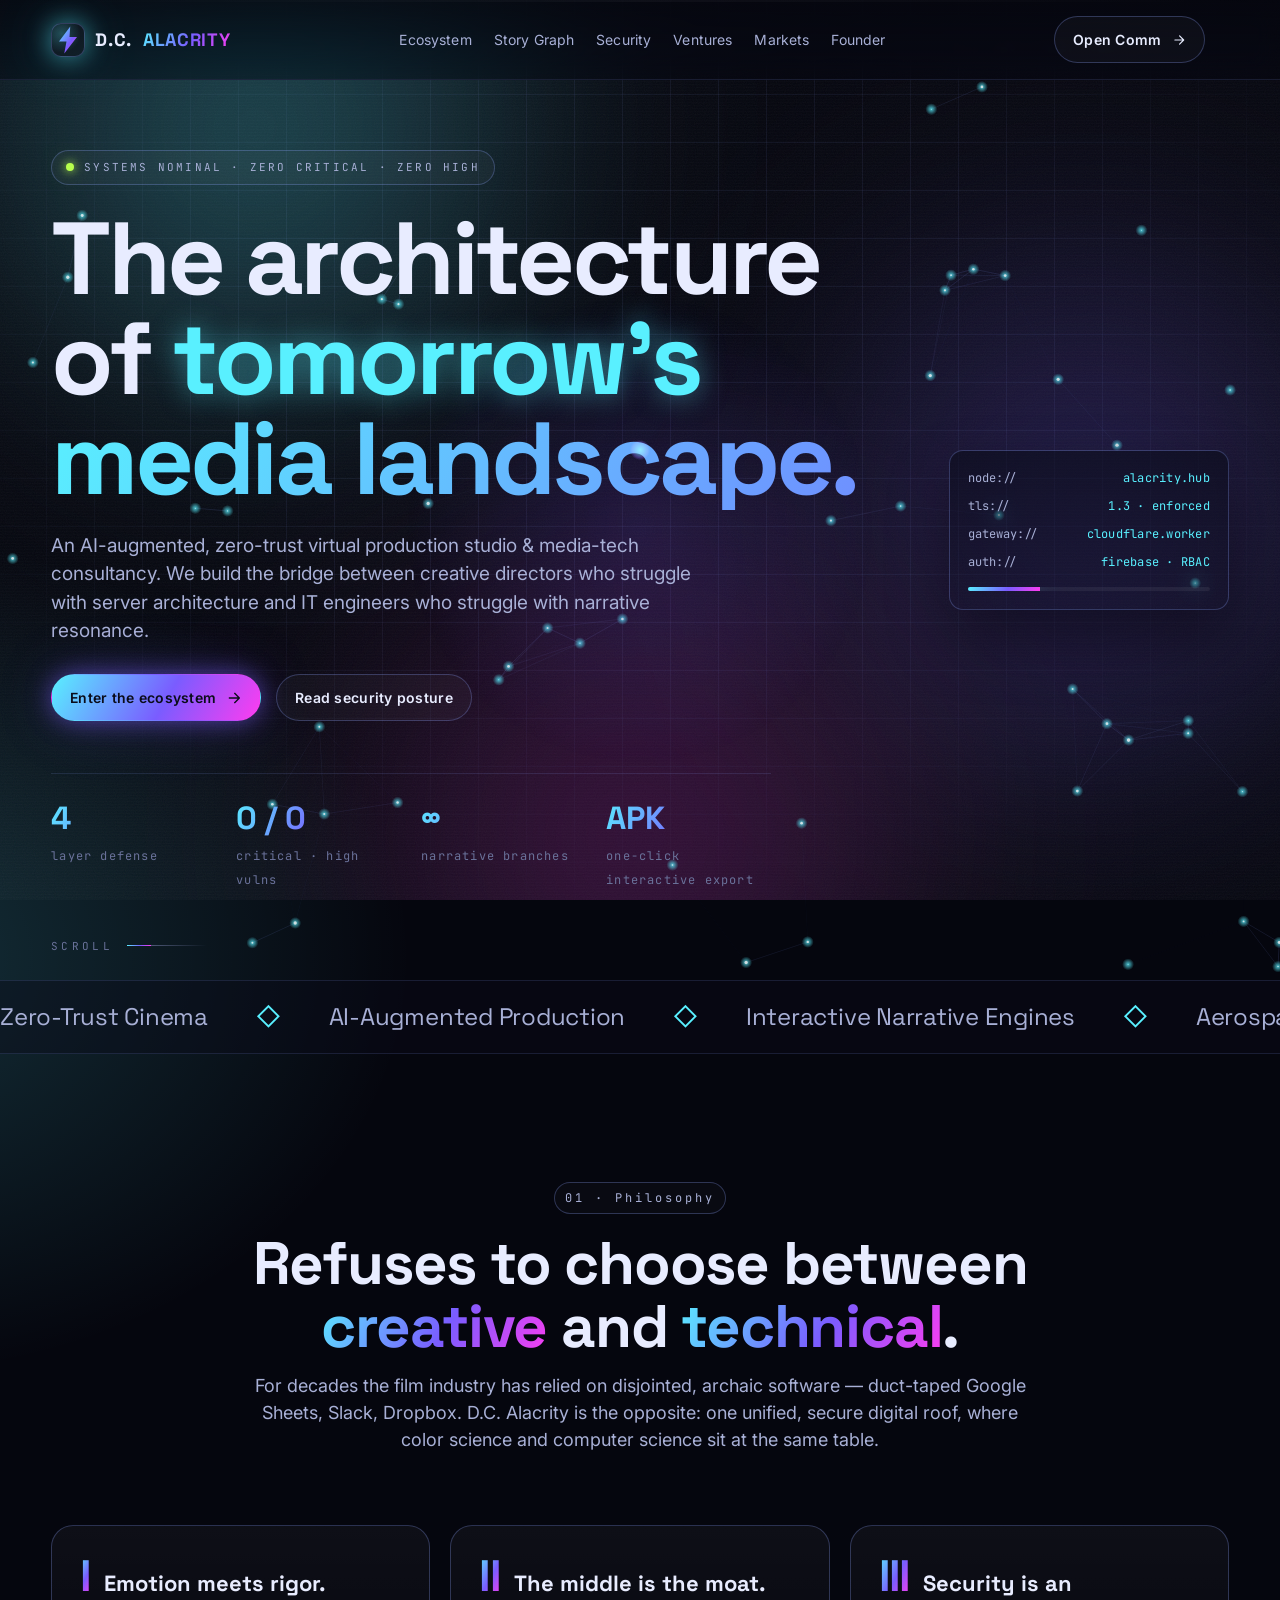
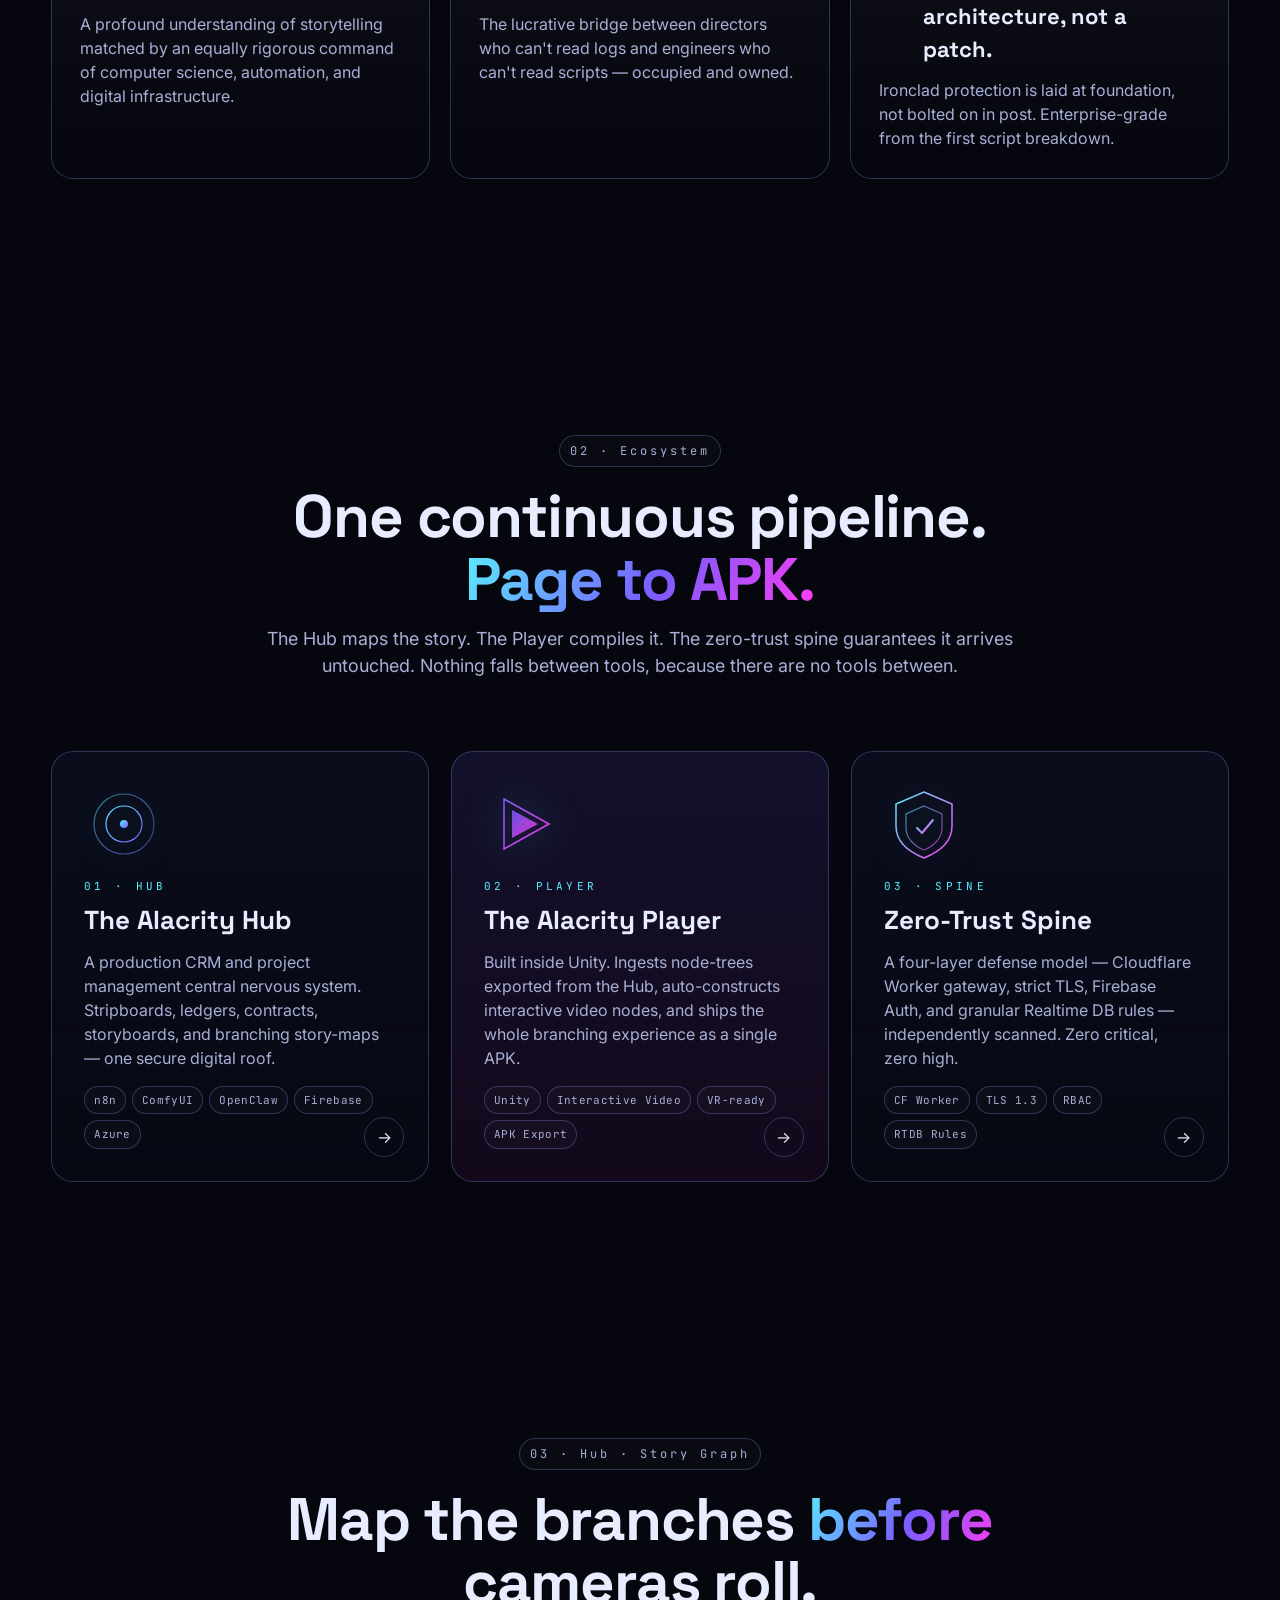
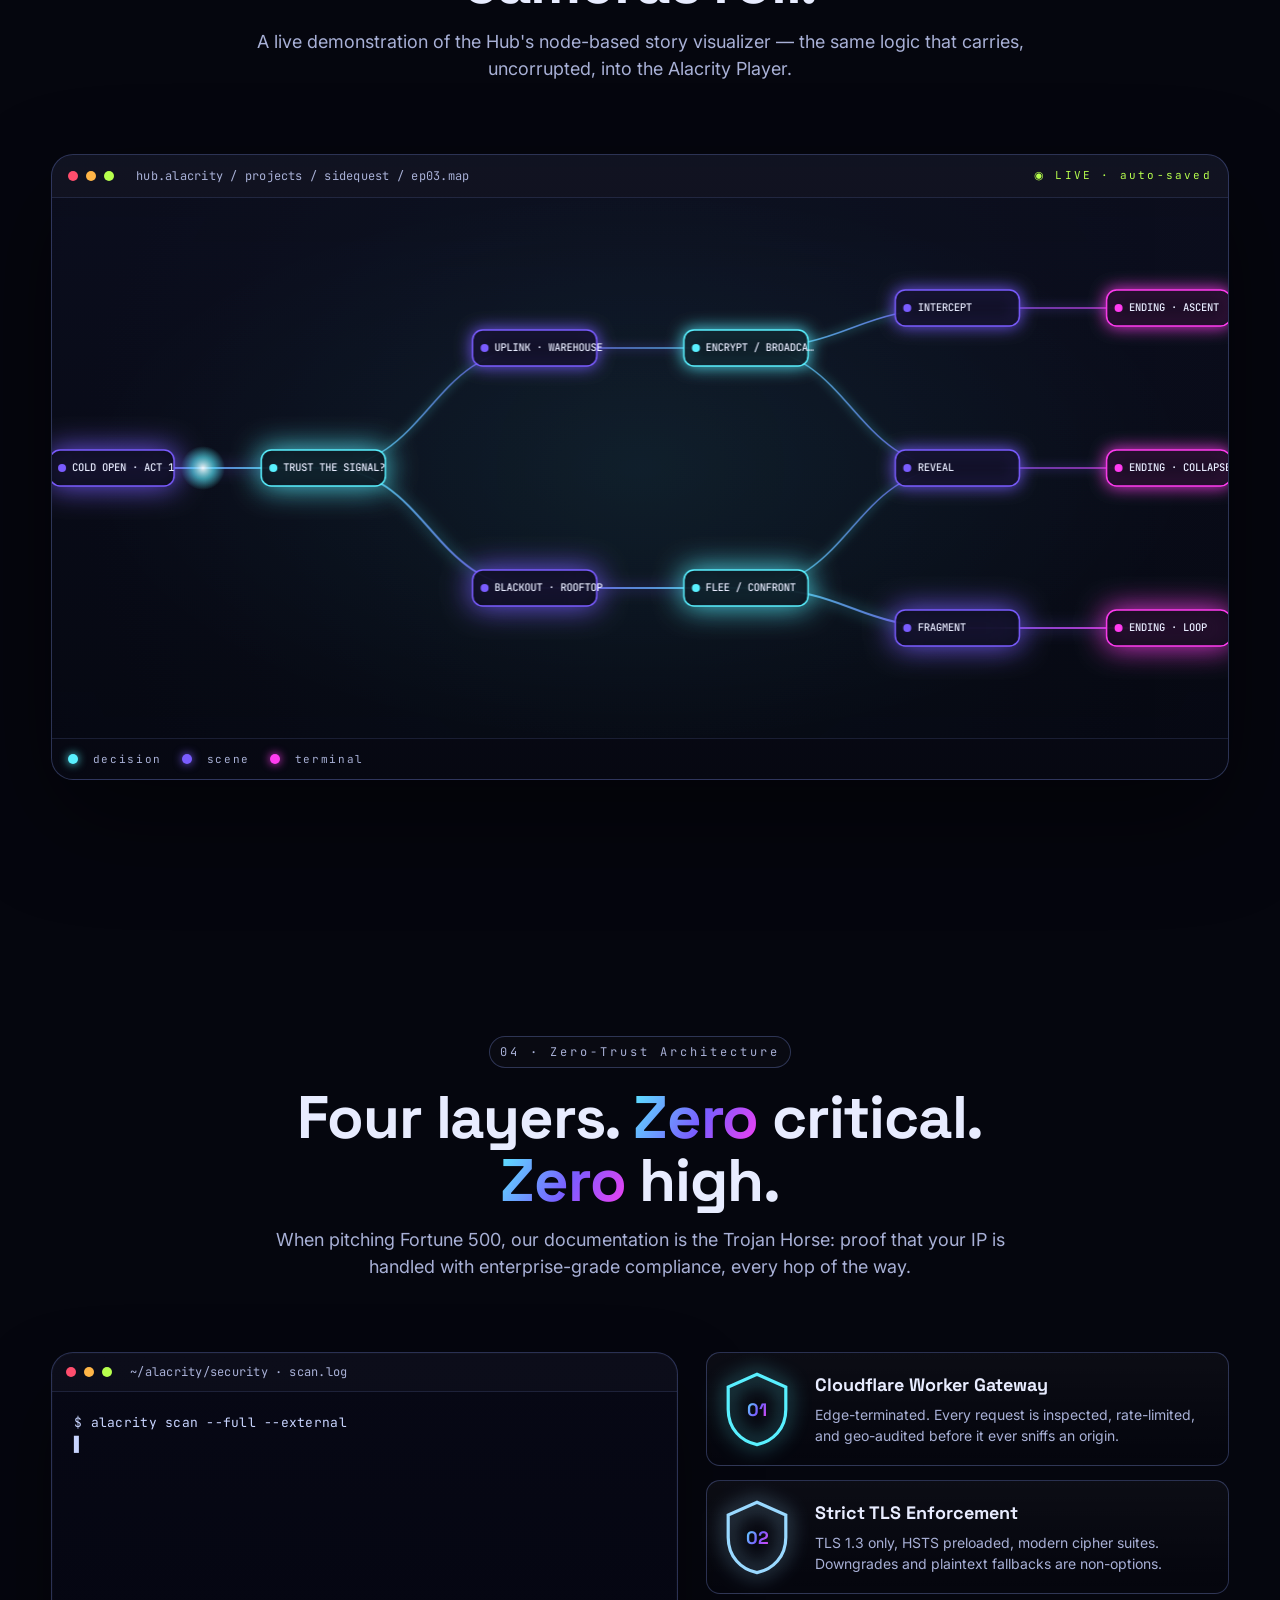
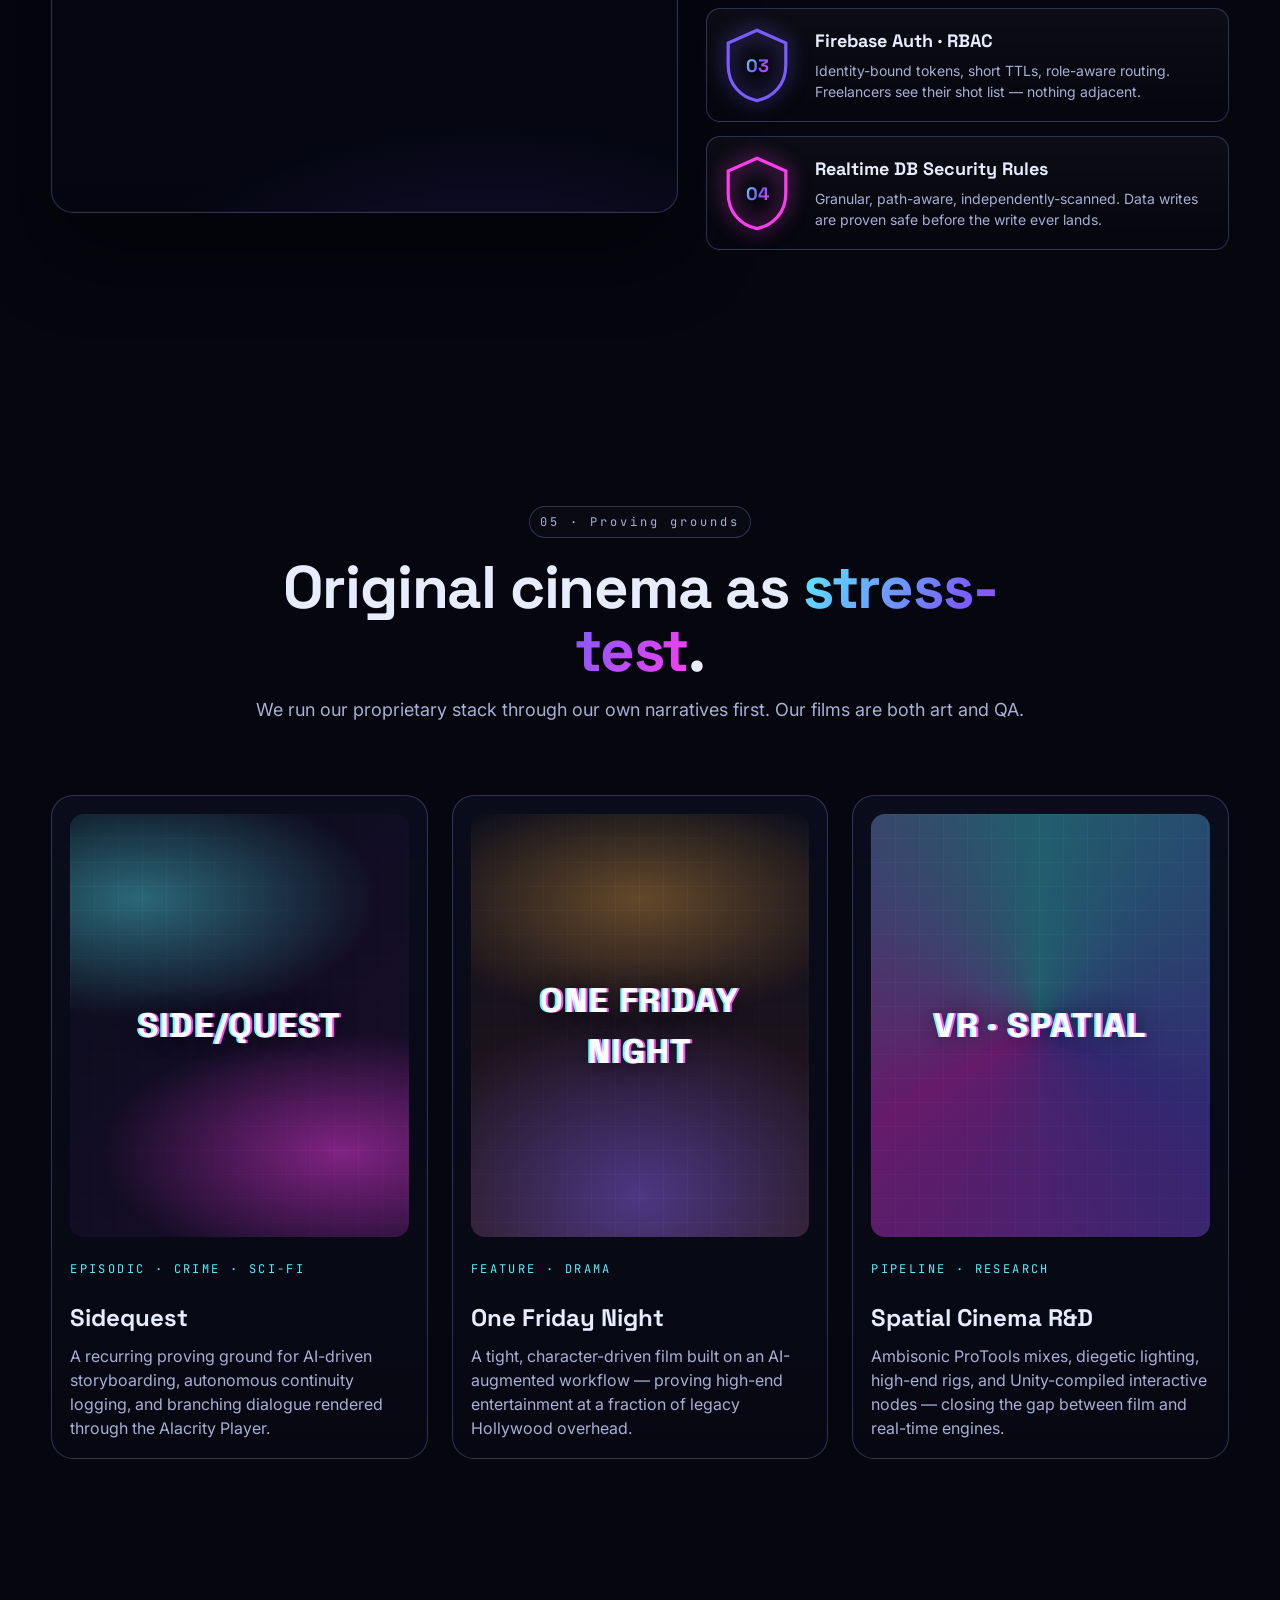
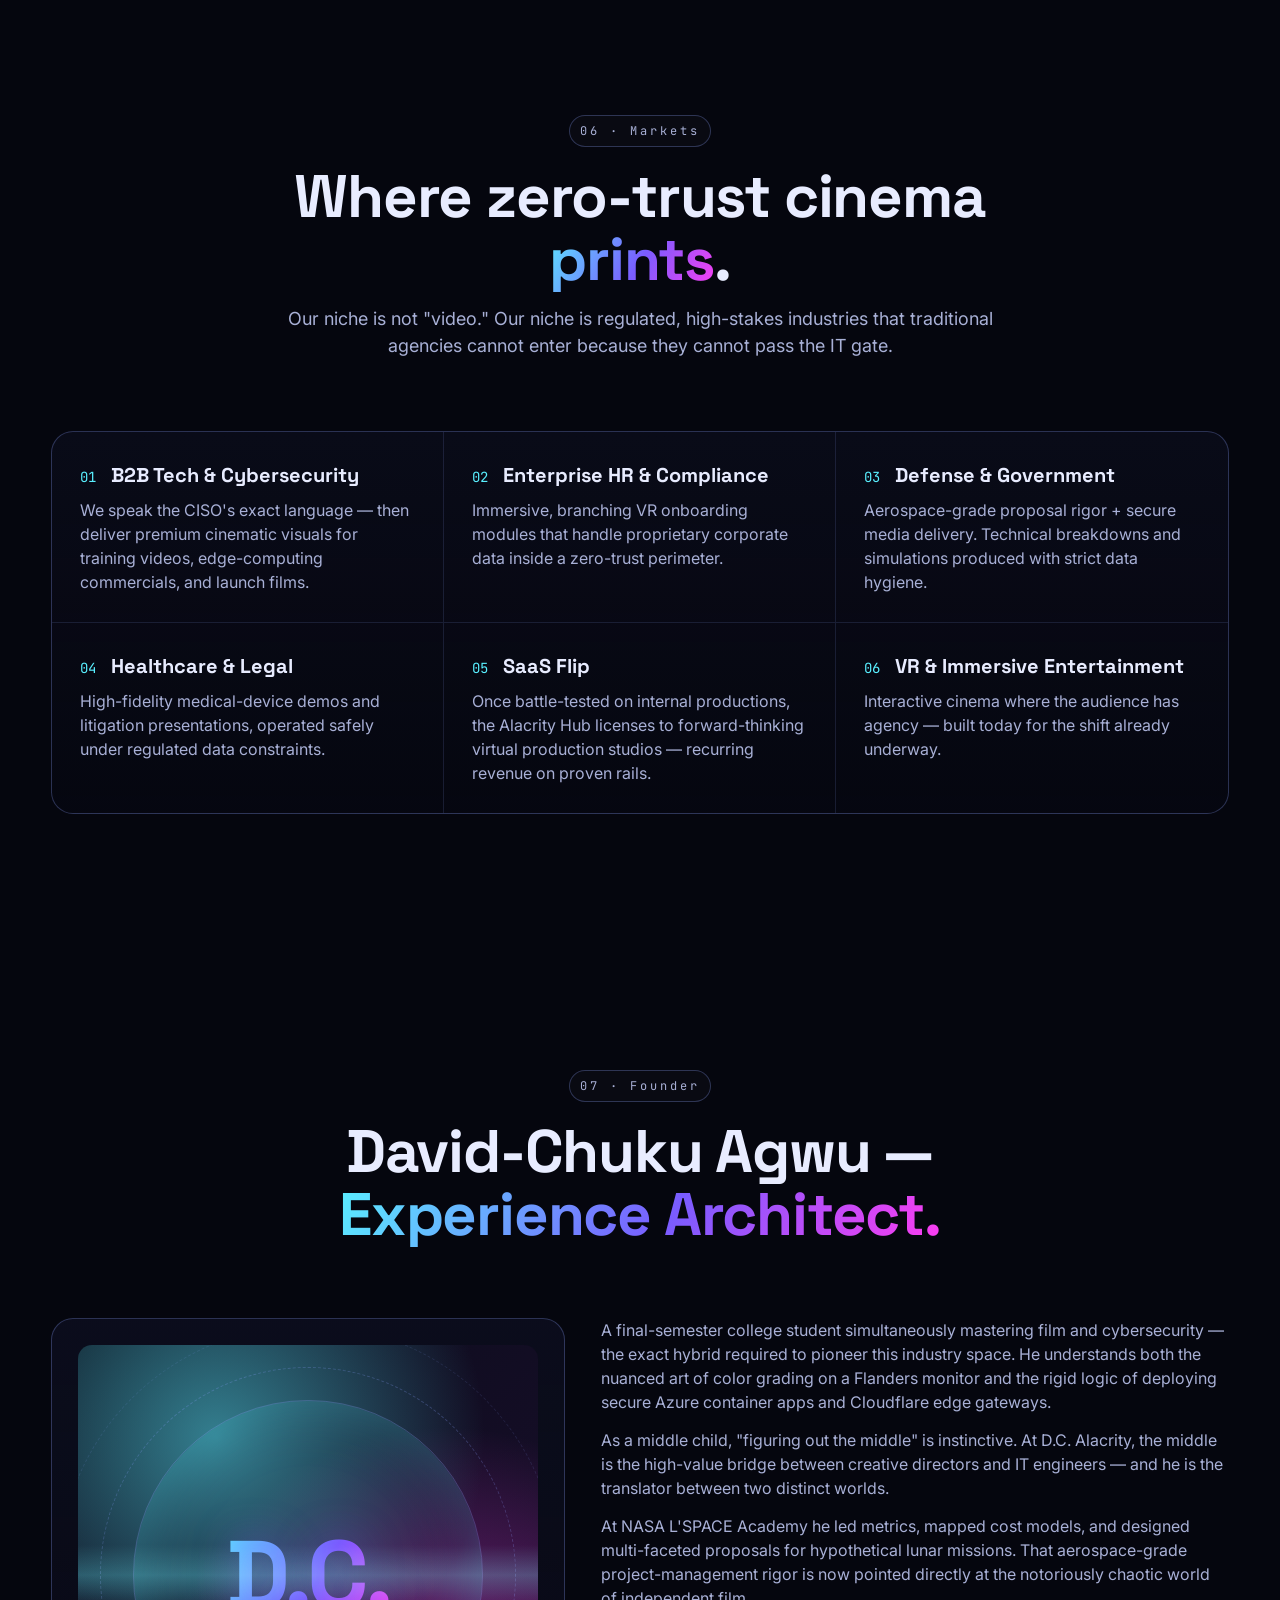
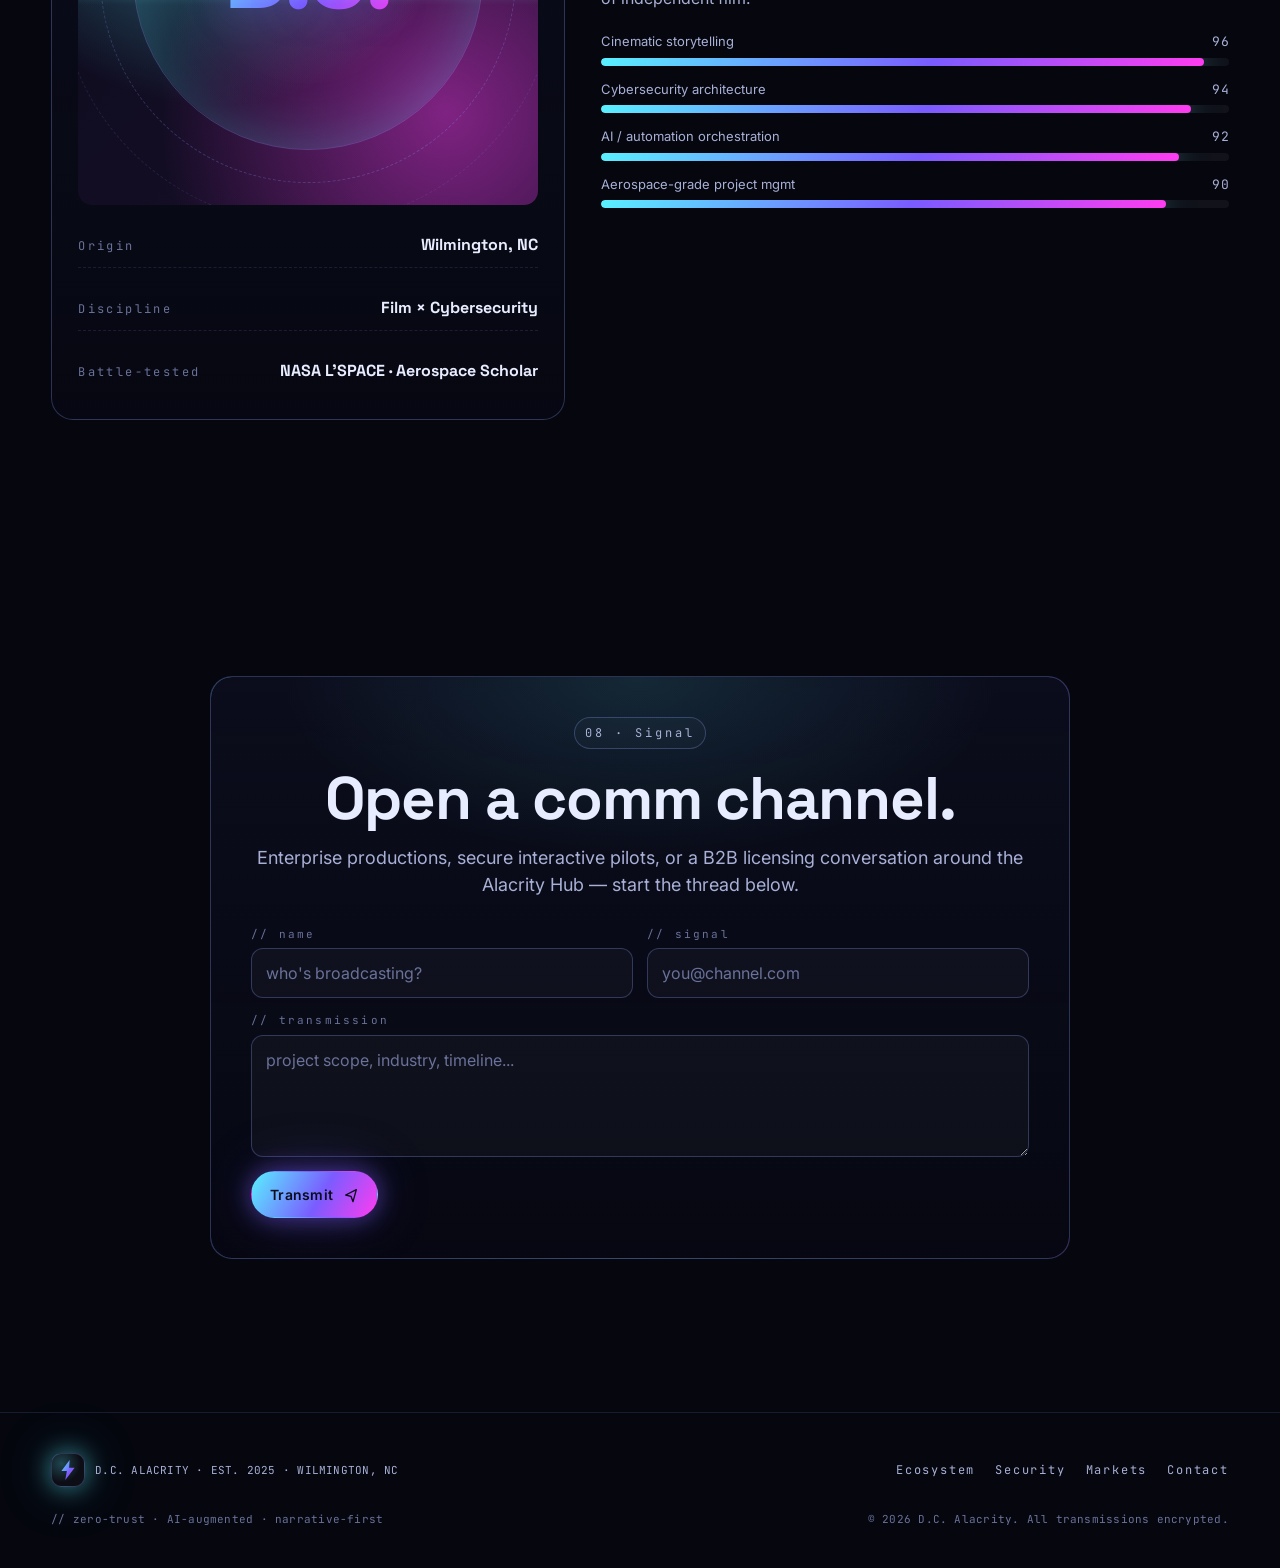
==== commit 7fd4a014: "Merge c39f48b1ddbdc081d558a1ca256fd530bc379fa8 into b47a79b02d603a4e878a70f42a3247f4d38e94f0" ====
--- a/index.html
+++ b/index.html
@@ -1,687 +1,613 @@
 <!doctype html>
 <html lang="en">
 <head>
-<meta charset="utf-8" />
-<meta name="viewport" content="width=device-width,initial-scale=1,viewport-fit=cover" />
-<title>D.C. Alacrity — Zero-Trust Virtual Production Studio</title>
-<meta name="description" content="D.C. Alacrity is an AI-augmented, zero-trust virtual production studio and media-tech consultancy fusing cinematic artistry with edge cybersecurity. Home of the Alacrity Hub and the Alacrity Player." />
-<meta name="theme-color" content="#05070b" />
-<meta property="og:title" content="D.C. Alacrity — The Architecture of Tomorrow's Media" />
-<meta property="og:description" content="AI-augmented, zero-trust virtual production. The Hub. The Player. Uncrackable infrastructure. Pioneering narrative design." />
-<meta property="og:type" content="website" />
-
-<link rel="preconnect" href="https://fonts.googleapis.com">
-<link rel="preconnect" href="https://fonts.gstatic.com" crossorigin>
-<link href="https://fonts.googleapis.com/css2?family=Fraunces:opsz,wght,SOFT@9..144,300..900,0..100&family=Space+Grotesk:wght@300..700&family=JetBrains+Mono:wght@300..700&display=swap" rel="stylesheet">
-
-<link rel="stylesheet" href="styles.css" />
-<link rel="icon" href="data:image/svg+xml,%3Csvg xmlns='http://www.w3.org/2000/svg' viewBox='0 0 64 64'%3E%3Crect width='64' height='64' rx='12' fill='%2305070b'/%3E%3Cpath d='M14 48 L32 16 L50 48 M22 40 H42' stroke='%23ff8c3b' stroke-width='3' stroke-linecap='round' stroke-linejoin='round' fill='none'/%3E%3Ccircle cx='32' cy='16' r='3' fill='%2300e5ff'/%3E%3C/svg%3E" />
+  <meta charset="utf-8" />
+  <meta name="viewport" content="width=device-width, initial-scale=1, viewport-fit=cover" />
+  <meta name="color-scheme" content="dark" />
+  <meta name="theme-color" content="#05060e" />
+  <title>D.C. Alacrity — Architecture for the Next Era of Storytelling</title>
+  <meta name="description" content="D.C. Alacrity is an AI-augmented, zero-trust virtual production studio and media-tech consultancy. Cinematic storytelling built on enterprise-grade infrastructure." />
+  <meta property="og:title" content="D.C. Alacrity — Architecture for the Next Era of Storytelling" />
+  <meta property="og:description" content="AI-augmented, zero-trust virtual production studio. The Alacrity Hub, the Alacrity Player, and the four-layer defense model that powers them." />
+  <meta property="og:type" content="website" />
+  <meta property="og:image" content="assets/og.svg" />
+  <meta name="twitter:card" content="summary_large_image" />
+  <link rel="icon" type="image/svg+xml" href="assets/favicon.svg" />
+  <link rel="preconnect" href="https://fonts.googleapis.com" />
+  <link rel="preconnect" href="https://fonts.gstatic.com" crossorigin />
+  <link href="https://fonts.googleapis.com/css2?family=Inter:wght@400;500;600;700&family=Space+Grotesk:wght@500;600;700&family=JetBrains+Mono:wght@400;500;700&display=swap" rel="stylesheet" />
+  <link rel="stylesheet" href="styles.css" />
 </head>
 <body>
-
-<!-- ====== FILM GRAIN + SCANLINE OVERLAYS ====== -->
-<div class="grain" aria-hidden="true"></div>
-<div class="scanlines" aria-hidden="true"></div>
-<div class="vignette" aria-hidden="true"></div>
-
-<!-- ====== SIDE RAILS (editorial/cinematic crop marks) ====== -->
-<aside class="rail rail--l" aria-hidden="true">
-  <span class="rail__mark">A–001</span>
-  <span class="rail__mark rotate">REC · 23.976</span>
-  <span class="rail__mark">LUT · ALACRITY.STD</span>
-</aside>
-<aside class="rail rail--r" aria-hidden="true">
-  <span class="rail__mark">ZT · L4</span>
-  <span class="rail__mark rotate">EDGE · CF.WORKER</span>
-  <span class="rail__mark">TLS · STRICT</span>
-</aside>
-
-<!-- ====== NAV ====== -->
-<header class="nav" id="nav">
-  <a href="#top" class="logo" aria-label="D.C. Alacrity home">
-    <svg class="logo__mark" viewBox="0 0 64 64" aria-hidden="true">
-      <path d="M14 48 L32 16 L50 48 M22 40 H42" stroke="currentColor" stroke-width="3" stroke-linecap="round" stroke-linejoin="round" fill="none"/>
-      <circle class="logo__dot" cx="32" cy="16" r="3"/>
-    </svg>
-    <span class="logo__word">D.C. <em>Alacrity</em></span>
-  </a>
-  <nav class="nav__links" aria-label="Primary">
-    <a href="#manifesto">Manifesto</a>
-    <a href="#ecosystem">Ecosystem</a>
-    <a href="#hub">The Hub</a>
-    <a href="#player">The Player</a>
-    <a href="#security">Security</a>
-    <a href="#work">Work</a>
-    <a href="#founder">Founder</a>
-  </nav>
-  <a class="btn btn--ghost nav__cta" href="#contact">
-    <span>Request a Pitch</span>
-    <svg viewBox="0 0 24 24" width="16" height="16" aria-hidden="true"><path d="M5 12h14M13 5l7 7-7 7" fill="none" stroke="currentColor" stroke-width="2" stroke-linecap="round" stroke-linejoin="round"/></svg>
-  </a>
-</header>
-
-<main id="top">
-
-  <!-- ====== HERO ====== -->
-  <section class="hero" id="hero">
-    <canvas class="hero__canvas" id="heroCanvas" aria-hidden="true"></canvas>
-
-    <div class="hero__hud" aria-hidden="true">
-      <div class="hud hud--tl">
-        <span class="hud__dot"></span>
-        <span class="hud__label">ZERO-TRUST · UPLINK STABLE</span>
-      </div>
-      <div class="hud hud--tr">
-        <span class="hud__label">LAT <em id="hudLat">12</em>ms</span>
-        <span class="hud__sep">|</span>
-        <span class="hud__label">EDGE <em id="hudEdge">IAD1</em></span>
-      </div>
-      <div class="hud hud--bl">
-        <span class="hud__label">TC <em id="hudTC">00:00:00:00</em></span>
-      </div>
-      <div class="hud hud--br">
-        <span class="hud__label">CRITICAL <em>0</em> · HIGH <em>0</em></span>
-      </div>
-    </div>
-
-    <div class="hero__inner">
-      <div class="eyebrow eyebrow--hero">
-        <span class="eyebrow__bar"></span>
-        <span>AI-Augmented · Zero-Trust · Virtual Production</span>
-      </div>
-
-      <h1 class="hero__title">
-        <span class="line">The <em>architecture</em></span>
-        <span class="line">of tomorrow's</span>
-        <span class="line accent" data-type>media landscape.</span>
-      </h1>
-
-      <p class="hero__lede">
-        D.C. Alacrity is not a production company — it is an <strong>ecosystem</strong>.
-        An AI-augmented, zero-trust virtual production studio fusing cinematic artistry
-        with edge-grade cybersecurity, built to redefine how narratives are
-        <em>mapped, managed, and experienced</em>.
-      </p>
-
-      <div class="hero__cta">
-        <a class="btn btn--primary" href="#ecosystem">
-          <span>Enter the Ecosystem</span>
-          <svg viewBox="0 0 24 24" width="18" height="18" aria-hidden="true"><path d="M5 12h14M13 5l7 7-7 7" fill="none" stroke="currentColor" stroke-width="2" stroke-linecap="round" stroke-linejoin="round"/></svg>
-        </a>
-        <a class="btn btn--ghost" href="#work">
-          <span>See the Work</span>
-        </a>
-      </div>
-
-      <dl class="hero__stats">
-        <div><dt>Defense Layers</dt><dd data-count="4">0</dd></div>
-        <div><dt>Critical Vulns</dt><dd data-count="0">0</dd></div>
-        <div><dt>Human Overhead Cut</dt><dd data-count="90" data-suffix="%">0</dd></div>
-        <div><dt>From Script to APK</dt><dd class="mono">1 pipeline</dd></div>
-      </dl>
-    </div>
-
-    <button class="scroll-cue" aria-label="Scroll for more">
-      <span></span>
+  <!-- Telemetry progress bar -->
+  <div class="telemetry" aria-hidden="true">
+    <span class="telemetry__fill"></span>
+  </div>
+
+  <!-- Ambient grid + noise + aurora -->
+  <div class="ambient" aria-hidden="true">
+    <div class="ambient__grid"></div>
+    <div class="ambient__aurora a1"></div>
+    <div class="ambient__aurora a2"></div>
+    <div class="ambient__aurora a3"></div>
+    <div class="ambient__noise"></div>
+    <div class="ambient__scanline"></div>
+  </div>
+
+  <!-- Custom cursor halo -->
+  <div class="halo" aria-hidden="true"></div>
+
+  <!-- NAV -->
+  <header class="nav" data-reveal>
+    <a class="nav__brand" href="#top" aria-label="D.C. Alacrity — home">
+      <span class="brand-mark" aria-hidden="true">
+        <svg viewBox="0 0 40 40" width="30" height="30">
+          <defs>
+            <linearGradient id="bolt" x1="0" y1="0" x2="1" y2="1">
+              <stop offset="0%" stop-color="#59f0ff"/>
+              <stop offset="60%" stop-color="#7a5cff"/>
+              <stop offset="100%" stop-color="#ff3cf0"/>
+            </linearGradient>
+          </defs>
+          <path d="M23 2 L8 22 H18 L15 38 L32 16 H22 Z" fill="url(#bolt)" />
+        </svg>
+      </span>
+      <span class="brand-wordmark">
+        <span class="brand-wordmark__dc">D.C.</span>
+        <span class="brand-wordmark__alacrity" data-scramble="ALACRITY">ALACRITY</span>
+      </span>
+    </a>
+
+    <nav class="nav__links" aria-label="Primary">
+      <a href="#ecosystem">Ecosystem</a>
+      <a href="#storygraph">Story Graph</a>
+      <a href="#security">Security</a>
+      <a href="#ventures">Ventures</a>
+      <a href="#markets">Markets</a>
+      <a href="#founder">Founder</a>
+    </nav>
+
+    <a class="btn btn--ghost nav__cta" href="#contact" data-magnetic>
+      <span>Open Comm</span>
+      <svg viewBox="0 0 24 24" width="14" height="14" aria-hidden="true"><path d="M5 12h14M13 5l7 7-7 7" fill="none" stroke="currentColor" stroke-width="2" stroke-linecap="round" stroke-linejoin="round"/></svg>
+    </a>
+
+    <button class="nav__menu" aria-label="Menu" aria-expanded="false">
+      <span></span><span></span>
     </button>
-  </section>
-
-  <!-- ====== TICKER ====== -->
-  <div class="ticker" aria-hidden="true">
-    <div class="ticker__track">
-      <span>Alacrity Hub</span><span class="dot">◆</span>
-      <span>Alacrity Player</span><span class="dot">◆</span>
-      <span>n8n · ComfyUI · OpenClaw</span><span class="dot">◆</span>
-      <span>Cloudflare Worker Gateway</span><span class="dot">◆</span>
-      <span>Firebase Auth</span><span class="dot">◆</span>
-      <span>Unity Engine</span><span class="dot">◆</span>
-      <span>Ambisonic · ProTools</span><span class="dot">◆</span>
-      <span>Flanders-grade Color</span><span class="dot">◆</span>
-      <span>Wilmington Freelance Collective</span><span class="dot">◆</span>
-      <span>Zero Critical · Zero High</span><span class="dot">◆</span>
-      <!-- duplicate for seamless loop -->
-      <span>Alacrity Hub</span><span class="dot">◆</span>
-      <span>Alacrity Player</span><span class="dot">◆</span>
-      <span>n8n · ComfyUI · OpenClaw</span><span class="dot">◆</span>
-      <span>Cloudflare Worker Gateway</span><span class="dot">◆</span>
-      <span>Firebase Auth</span><span class="dot">◆</span>
-      <span>Unity Engine</span><span class="dot">◆</span>
-      <span>Ambisonic · ProTools</span><span class="dot">◆</span>
-      <span>Flanders-grade Color</span><span class="dot">◆</span>
-      <span>Wilmington Freelance Collective</span><span class="dot">◆</span>
-      <span>Zero Critical · Zero High</span><span class="dot">◆</span>
-    </div>
-  </div>
-
-  <!-- ====== MANIFESTO ====== -->
-  <section class="section manifesto" id="manifesto">
-    <div class="section__head">
-      <span class="eyebrow"><span class="eyebrow__bar"></span>01 · Manifesto</span>
-      <h2 class="display">We refuse<br/>to choose.</h2>
-    </div>
-
-    <div class="manifesto__grid">
-      <p class="manifesto__lede" data-reveal>
-        For decades the film industry has duct-taped together Google Sheets,
-        Slack and Dropbox to run productions. We think that is architectural
-        malpractice. D.C. Alacrity is built on the conviction that a profound,
-        emotional understanding of storytelling must be matched by an equally
-        rigorous command of computer science, automation, and digital
-        infrastructure.
-      </p>
-      <aside class="pull" data-reveal>
-        <p>
-          &ldquo;Whoever builds the most efficient, secure studio architecture
-          will ultimately dictate the future of narrative art.&rdquo;
-        </p>
-        <footer>— D.C. Alacrity operating thesis</footer>
-      </aside>
-    </div>
-
-    <!-- Dual pillar: Creative vs Technical -->
-    <div class="duality" data-reveal>
-      <div class="duality__col duality__col--warm">
-        <span class="duality__tag">CREATIVE</span>
-        <h3>Cinema as <em>felt</em> language.</h3>
-        <ul>
-          <li>Color-graded on Flanders reference monitors</li>
-          <li>Ambisonic spatial audio mixed in ProTools</li>
-          <li>Diegetic lighting &amp; blocking for VR immersion</li>
-          <li>Node-based branching narrative design</li>
+  </header>
+
+  <main id="top">
+    <!-- HERO -->
+    <section class="hero">
+      <canvas class="hero__bolt" aria-hidden="true"></canvas>
+
+      <div class="hero__inner">
+        <div class="hero__pill" data-reveal>
+          <span class="dot"></span>
+          <span>SYSTEMS NOMINAL · ZERO CRITICAL · ZERO HIGH</span>
+        </div>
+
+        <h1 class="hero__title" data-reveal>
+          <span class="line">The architecture</span>
+          <span class="line">of <em data-scramble="tomorrow's">tomorrow's</em></span>
+          <span class="line gradient">media landscape.</span>
+        </h1>
+
+        <p class="hero__sub" data-reveal>
+          An AI-augmented, zero-trust virtual production studio &amp; media-tech consultancy.
+          We build the bridge between creative directors who struggle with server architecture
+          and IT engineers who struggle with narrative resonance.
+        </p>
+
+        <div class="hero__ctas" data-reveal>
+          <a class="btn btn--primary" href="#ecosystem" data-magnetic>
+            <span>Enter the ecosystem</span>
+            <svg viewBox="0 0 24 24" width="16" height="16"><path d="M5 12h14M13 5l7 7-7 7" fill="none" stroke="currentColor" stroke-width="2" stroke-linecap="round" stroke-linejoin="round"/></svg>
+          </a>
+          <a class="btn btn--ghost" href="#security" data-magnetic>
+            <span>Read security posture</span>
+          </a>
+        </div>
+
+        <ul class="hero__stats" data-reveal>
+          <li><b>4</b><span>layer defense</span></li>
+          <li><b>0 / 0</b><span>critical · high vulns</span></li>
+          <li><b>∞</b><span>narrative branches</span></li>
+          <li><b>APK</b><span>one-click interactive export</span></li>
         </ul>
       </div>
-      <div class="duality__seam" aria-hidden="true">
-        <span class="duality__seam-label">THE&nbsp;MIDDLE</span>
-      </div>
-      <div class="duality__col duality__col--cool">
-        <span class="duality__tag">TECHNICAL</span>
-        <h3>Infrastructure as <em>art</em>.</h3>
-        <ul>
-          <li>Azure container apps &amp; Cloudflare edge gateways</li>
-          <li>Zero-trust, four-layer defense posture</li>
-          <li>Autonomous agents (n8n, ComfyUI, OpenClaw)</li>
-          <li>Unity-native interactive cinema pipelines</li>
-        </ul>
-      </div>
-    </div>
-  </section>
-
-  <!-- ====== ECOSYSTEM OVERVIEW ====== -->
-  <section class="section ecosystem" id="ecosystem">
-    <div class="section__head">
-      <span class="eyebrow"><span class="eyebrow__bar"></span>02 · The Ecosystem</span>
-      <h2 class="display">One ledger.<br/>One pipeline.<br/><em>One story.</em></h2>
-      <p class="section__lede">
-        Every facet of a production — stripboards, financial ledgers, legal docs,
-        storyboards, continuity notes, branching narrative trees — lives under one
-        unified, secure digital roof. Then it carries uncorrupted straight into
-        Unity and ships as a playable APK.
-      </p>
-    </div>
-
-    <!-- Pipeline diagram -->
-    <div class="pipeline" data-reveal>
-      <div class="pipeline__node" data-stage="1">
-        <span class="pipeline__index">01</span>
-        <h4>Script &amp; Breakdown</h4>
-        <p>Scenes parsed, stripboards auto-generated, budgets mapped with aerospace-grade precision.</p>
-      </div>
-      <svg class="pipeline__arrow" viewBox="0 0 80 20" aria-hidden="true"><path d="M2 10 H70 M62 4 L72 10 L62 16"/></svg>
-
-      <div class="pipeline__node" data-stage="2">
-        <span class="pipeline__index">02</span>
-        <h4>Map the Narrative</h4>
-        <p>HTML node-graph for branching, emotion-core aware "choose your own adventure" trees.</p>
-      </div>
-      <svg class="pipeline__arrow" viewBox="0 0 80 20" aria-hidden="true"><path d="M2 10 H70 M62 4 L72 10 L62 16"/></svg>
-
-      <div class="pipeline__node" data-stage="3">
-        <span class="pipeline__index">03</span>
-        <h4>AI Heavy Lifting</h4>
-        <p>n8n · ComfyUI · OpenClaw provision workspaces, draft boards, log continuity — autonomously.</p>
-      </div>
-      <svg class="pipeline__arrow" viewBox="0 0 80 20" aria-hidden="true"><path d="M2 10 H70 M62 4 L72 10 L62 16"/></svg>
-
-      <div class="pipeline__node" data-stage="4">
-        <span class="pipeline__index">04</span>
-        <h4>Unity Compilation</h4>
-        <p>Graph imports as interactive video nodes. Branches resolve. Output: standalone APK.</p>
-      </div>
-    </div>
-  </section>
-
-  <!-- ====== ALACRITY HUB ====== -->
-  <section class="section hub" id="hub">
-    <div class="product">
-      <div class="product__copy">
-        <span class="eyebrow"><span class="eyebrow__bar"></span>03 · The Alacrity Hub</span>
-        <h2 class="display">The central<br/>nervous system.</h2>
-        <p>
-          A proprietary production CRM that replaces a ten-person coordinator
-          team. Stripboards, ledgers, legal generation, continuity logging,
-          B2B workspace provisioning — all automated, all audited,
-          all under one roof.
-        </p>
-        <ul class="feature-list">
-          <li><span>Auto workspace provisioning</span><em>n8n workflow</em></li>
-          <li><span>Storyboards from script breakdown</span><em>ComfyUI</em></li>
-          <li><span>On-set continuity logging</span><em>OpenClaw agent</em></li>
-          <li><span>HTML node-graph story mapping</span><em>branching IP</em></li>
-          <li><span>Financial ledger &amp; cost model</span><em>NASA-grade</em></li>
-        </ul>
-        <a class="btn btn--primary" href="#contact"><span>Pilot the Hub</span></a>
-      </div>
-
-      <!-- Interactive HTML node-graph mockup -->
-      <div class="product__visual" aria-hidden="true">
-        <div class="browser">
-          <div class="browser__bar">
-            <span></span><span></span><span></span>
-            <div class="browser__url">hub.alacrity.studio / <em>project · SIDEQUEST-S01E03</em></div>
-          </div>
-          <div class="browser__body">
-            <svg class="node-graph" id="nodeGraph" viewBox="0 0 600 360" preserveAspectRatio="xMidYMid meet">
+
+      <div class="hero__hud" aria-hidden="true">
+        <div class="hud-row"><span>node://</span><span class="mono">alacrity.hub</span></div>
+        <div class="hud-row"><span>tls://</span><span class="mono">1.3 · enforced</span></div>
+        <div class="hud-row"><span>gateway://</span><span class="mono">cloudflare.worker</span></div>
+        <div class="hud-row"><span>auth://</span><span class="mono">firebase · RBAC</span></div>
+        <div class="hud-bar"><span></span></div>
+      </div>
+
+      <div class="hero__scroll" aria-hidden="true">
+        <span>SCROLL</span>
+        <span class="hero__scroll-line"></span>
+      </div>
+    </section>
+
+    <!-- MARQUEE MANIFESTO -->
+    <section class="marquee" aria-label="Manifesto">
+      <div class="marquee__track">
+        <div class="marquee__group">
+          <span>Zero-Trust Cinema</span><i>◇</i>
+          <span>AI-Augmented Production</span><i>◇</i>
+          <span>Interactive Narrative Engines</span><i>◇</i>
+          <span>Aerospace-Grade Project Management</span><i>◇</i>
+          <span>Cloudflare + Unity + n8n + ComfyUI</span><i>◇</i>
+          <span>Wilmington · Azure · Edge</span><i>◇</i>
+        </div>
+        <div class="marquee__group" aria-hidden="true">
+          <span>Zero-Trust Cinema</span><i>◇</i>
+          <span>AI-Augmented Production</span><i>◇</i>
+          <span>Interactive Narrative Engines</span><i>◇</i>
+          <span>Aerospace-Grade Project Management</span><i>◇</i>
+          <span>Cloudflare + Unity + n8n + ComfyUI</span><i>◇</i>
+          <span>Wilmington · Azure · Edge</span><i>◇</i>
+        </div>
+      </div>
+    </section>
+
+    <!-- PHILOSOPHY -->
+    <section class="philosophy" id="philosophy">
+      <div class="section__head" data-reveal>
+        <span class="eyebrow">01 · Philosophy</span>
+        <h2 class="section__title">Refuses to choose between <em>creative</em> and <em>technical</em>.</h2>
+        <p class="section__sub">
+          For decades the film industry has relied on disjointed, archaic software — duct-taped
+          Google Sheets, Slack, Dropbox. D.C. Alacrity is the opposite: one unified, secure digital
+          roof, where color science and computer science sit at the same table.
+        </p>
+      </div>
+
+      <div class="philosophy__grid">
+        <article class="tilt" data-tilt data-reveal>
+          <header>
+            <span class="num">I</span>
+            <h3>Emotion meets rigor.</h3>
+          </header>
+          <p>A profound understanding of storytelling matched by an equally rigorous command of computer science, automation, and digital infrastructure.</p>
+        </article>
+        <article class="tilt" data-tilt data-reveal>
+          <header>
+            <span class="num">II</span>
+            <h3>The middle is the moat.</h3>
+          </header>
+          <p>The lucrative bridge between directors who can't read logs and engineers who can't read scripts — occupied and owned.</p>
+        </article>
+        <article class="tilt" data-tilt data-reveal>
+          <header>
+            <span class="num">III</span>
+            <h3>Security is an architecture, not a patch.</h3>
+          </header>
+          <p>Ironclad protection is laid at foundation, not bolted on in post. Enterprise-grade from the first script breakdown.</p>
+        </article>
+      </div>
+    </section>
+
+    <!-- ECOSYSTEM -->
+    <section class="ecosystem" id="ecosystem">
+      <div class="section__head" data-reveal>
+        <span class="eyebrow">02 · Ecosystem</span>
+        <h2 class="section__title">One continuous pipeline. <em>Page to APK.</em></h2>
+        <p class="section__sub">
+          The Hub maps the story. The Player compiles it. The zero-trust spine guarantees it arrives
+          untouched. Nothing falls between tools, because there are no tools between.
+        </p>
+      </div>
+
+      <div class="eco-grid">
+        <article class="eco-card" data-tilt data-reveal>
+          <div class="eco-card__glyph" aria-hidden="true">
+            <svg viewBox="0 0 80 80">
               <defs>
-                <linearGradient id="edgeGrad" x1="0" x2="1">
-                  <stop offset="0%" stop-color="#ff8c3b"/>
-                  <stop offset="100%" stop-color="#00e5ff"/>
+                <linearGradient id="g1" x1="0" y1="0" x2="1" y2="1">
+                  <stop offset="0%" stop-color="#59f0ff"/><stop offset="100%" stop-color="#7a5cff"/>
                 </linearGradient>
               </defs>
-              <!-- edges drawn via JS -->
-              <g id="graphEdges"></g>
-              <g id="graphNodes"></g>
+              <circle cx="40" cy="40" r="30" fill="none" stroke="url(#g1)" stroke-width="1.2" opacity=".5"/>
+              <circle cx="40" cy="40" r="18" fill="none" stroke="url(#g1)" stroke-width="1.2"/>
+              <circle cx="40" cy="40" r="4" fill="url(#g1)"/>
+              <g stroke="url(#g1)" stroke-width="1.2" fill="none">
+                <path d="M10 40 L26 40"/><path d="M54 40 L70 40"/>
+                <path d="M40 10 L40 26"/><path d="M40 54 L40 70"/>
+              </g>
             </svg>
           </div>
-        </div>
-      </div>
-    </div>
-  </section>
-
-  <!-- ====== ALACRITY PLAYER ====== -->
-  <section class="section player" id="player">
-    <div class="product product--reverse">
-      <div class="product__copy">
-        <span class="eyebrow"><span class="eyebrow__bar"></span>04 · The Alacrity Player</span>
-        <h2 class="display">From node-tree<br/>to <em>APK</em>.</h2>
-        <p>
-          Built directly inside Unity, the Player ingests the Hub's mapped
-          narrative and constructs interactive video nodes on import.
-          Branching logic arrives perfectly intact from writer's room
-          to engine compilation. Immersive cinema becomes as producible
-          as a traditional short.
-        </p>
-        <ul class="feature-list">
-          <li><span>Unity-native ingest</span><em>.alacrity bundle</em></li>
-          <li><span>Auto-constructed interactive video nodes</span><em>runtime</em></li>
-          <li><span>One-click APK export</span><em>standalone</em></li>
-          <li><span>VR-ready scene graph</span><em>diegetic</em></li>
-        </ul>
-
-        <!-- Build output terminal -->
-        <pre class="terminal" id="buildTerm" aria-hidden="true">
-<span class="term__prompt">alacrity:~$ </span><span class="term__cmd">player build --target=android --xr=standalone</span>
-<span class="term__out">› parsing story graph ................ <span class="ok">ok</span>
-› resolving 47 narrative branches ... <span class="ok">ok</span>
-› binding continuity log ............ <span class="ok">ok</span>
-› unity.compile ..................... <span class="ok">ok</span>
-› signing APK · zero-trust keyring .. <span class="ok">ok</span>
-› export: sidequest_s01e03.apk ...... <span class="accent">[ 62.4 MB ]</span>
-build completed in <span class="accent">3m 12s</span> — no human overhead.</span><span class="term__caret">▊</span></pre>
-      </div>
-
-      <div class="product__visual" aria-hidden="true">
-        <!-- Unity-ish interactive preview -->
-        <div class="player-frame">
-          <div class="player-frame__chrome">
-            <span>Unity · Alacrity Player v0.9</span>
-            <span class="player-frame__badge">XR · STANDALONE</span>
-          </div>
-          <div class="player-frame__viewport">
-            <div class="player-frame__scan" aria-hidden="true"></div>
-            <svg viewBox="0 0 600 340" class="player-frame__svg">
+          <div class="eco-card__tag mono">01 · HUB</div>
+          <h3>The Alacrity Hub</h3>
+          <p>
+            A production CRM and project management central nervous system. Stripboards, ledgers,
+            contracts, storyboards, and branching story-maps — one secure digital roof.
+          </p>
+          <ul class="chips mono">
+            <li>n8n</li><li>ComfyUI</li><li>OpenClaw</li><li>Firebase</li><li>Azure</li>
+          </ul>
+          <a class="card-arrow" href="#storygraph" aria-label="See story graph">→</a>
+        </article>
+
+        <article class="eco-card eco-card--accent" data-tilt data-reveal>
+          <div class="eco-card__glyph" aria-hidden="true">
+            <svg viewBox="0 0 80 80">
               <defs>
-                <radialGradient id="sun" cx="30%" cy="40%" r="70%">
-                  <stop offset="0%" stop-color="#ffb66a"/>
-                  <stop offset="50%" stop-color="#ff6a3d" stop-opacity=".55"/>
-                  <stop offset="100%" stop-color="#05070b" stop-opacity="0"/>
-                </radialGradient>
-                <linearGradient id="fog" x1="0" y1="0" x2="0" y2="1">
-                  <stop offset="0%" stop-color="#00e5ff" stop-opacity=".35"/>
-                  <stop offset="100%" stop-color="#00e5ff" stop-opacity="0"/>
+                <linearGradient id="g2" x1="0" y1="0" x2="1" y2="1">
+                  <stop offset="0%" stop-color="#7a5cff"/><stop offset="100%" stop-color="#ff3cf0"/>
                 </linearGradient>
               </defs>
-              <rect width="600" height="340" fill="#05070b"/>
-              <rect width="600" height="340" fill="url(#sun)"/>
-              <!-- mountain silhouettes -->
-              <path d="M0 260 L80 210 L160 250 L240 190 L320 240 L420 170 L520 230 L600 200 L600 340 L0 340 Z" fill="#0b0f17"/>
-              <path d="M0 300 L70 260 L150 290 L230 255 L320 295 L420 260 L520 295 L600 270 L600 340 L0 340 Z" fill="#050810" opacity=".9"/>
-              <rect x="0" y="240" width="600" height="100" fill="url(#fog)"/>
-              <!-- interactive choice chips -->
-              <g class="choice choice--a">
-                <rect x="60" y="275" width="200" height="38" rx="19" fill="rgba(255,140,59,.12)" stroke="#ff8c3b"/>
-                <text x="160" y="299" text-anchor="middle" fill="#ffb77a" font-family="JetBrains Mono" font-size="12">▶ ENTER THE SIGNAL</text>
-              </g>
-              <g class="choice choice--b">
-                <rect x="340" y="275" width="200" height="38" rx="19" fill="rgba(0,229,255,.1)" stroke="#00e5ff"/>
-                <text x="440" y="299" text-anchor="middle" fill="#9feefb" font-family="JetBrains Mono" font-size="12">▶ ENCRYPT &amp; RETREAT</text>
-              </g>
-              <!-- letterbox -->
-              <rect x="0" y="0" width="600" height="22" fill="#000"/>
-              <rect x="0" y="318" width="600" height="22" fill="#000"/>
-              <!-- title -->
-              <text x="30" y="70" fill="#f4ead5" font-family="Fraunces" font-size="28" font-style="italic">SIDEQUEST — ep. 03</text>
-              <text x="30" y="92" fill="#f4ead5" opacity=".6" font-family="JetBrains Mono" font-size="11">branch 07 / 47 · emotion-core: resolve</text>
+              <polygon points="20,15 65,40 20,65" fill="none" stroke="url(#g2)" stroke-width="1.5"/>
+              <polygon points="28,26 54,40 28,54" fill="url(#g2)" opacity=".85"/>
             </svg>
           </div>
-        </div>
+          <div class="eco-card__tag mono">02 · PLAYER</div>
+          <h3>The Alacrity Player</h3>
+          <p>
+            Built inside Unity. Ingests node-trees exported from the Hub, auto-constructs
+            interactive video nodes, and ships the whole branching experience as a single APK.
+          </p>
+          <ul class="chips mono">
+            <li>Unity</li><li>Interactive Video</li><li>VR-ready</li><li>APK Export</li>
+          </ul>
+          <a class="card-arrow" href="#ventures" aria-label="See ventures">→</a>
+        </article>
+
+        <article class="eco-card" data-tilt data-reveal>
+          <div class="eco-card__glyph" aria-hidden="true">
+            <svg viewBox="0 0 80 80">
+              <defs>
+                <linearGradient id="g3" x1="0" y1="0" x2="1" y2="1">
+                  <stop offset="0%" stop-color="#59f0ff"/><stop offset="100%" stop-color="#ff3cf0"/>
+                </linearGradient>
+              </defs>
+              <path d="M40 8 L68 20 V42 C68 58 55 68 40 74 C25 68 12 58 12 42 V20 Z"
+                    fill="none" stroke="url(#g3)" stroke-width="1.5"/>
+              <path d="M40 22 L58 30 V44 C58 54 50 62 40 66 C30 62 22 54 22 44 V30 Z"
+                    fill="none" stroke="url(#g3)" stroke-width="1.2" opacity=".6"/>
+              <path d="M33 44 L38 49 L49 36" fill="none" stroke="url(#g3)" stroke-width="2" stroke-linecap="round" stroke-linejoin="round"/>
+            </svg>
+          </div>
+          <div class="eco-card__tag mono">03 · SPINE</div>
+          <h3>Zero-Trust Spine</h3>
+          <p>
+            A four-layer defense model — Cloudflare Worker gateway, strict TLS, Firebase Auth,
+            and granular Realtime DB rules — independently scanned. Zero critical, zero high.
+          </p>
+          <ul class="chips mono">
+            <li>CF Worker</li><li>TLS 1.3</li><li>RBAC</li><li>RTDB Rules</li>
+          </ul>
+          <a class="card-arrow" href="#security" aria-label="See security">→</a>
+        </article>
+      </div>
+    </section>
+
+    <!-- STORY GRAPH -->
+    <section class="storygraph" id="storygraph">
+      <div class="section__head" data-reveal>
+        <span class="eyebrow">03 · Hub · Story Graph</span>
+        <h2 class="section__title">Map the branches <em>before</em> cameras roll.</h2>
+        <p class="section__sub">
+          A live demonstration of the Hub's node-based story visualizer — the same logic that carries,
+          uncorrupted, into the Alacrity Player.
+        </p>
+      </div>
+
+      <div class="storygraph__frame" data-reveal>
+        <div class="frame__chrome">
+          <span class="dot r"></span><span class="dot y"></span><span class="dot g"></span>
+          <span class="frame__title mono">hub.alacrity / projects / sidequest / ep03.map</span>
+          <span class="frame__status mono">◉ LIVE · auto-saved</span>
+        </div>
+        <canvas class="storygraph__canvas"></canvas>
+        <div class="frame__legend mono">
+          <span><i class="dot b"></i> decision</span>
+          <span><i class="dot c"></i> scene</span>
+          <span><i class="dot m"></i> terminal</span>
+        </div>
+      </div>
+    </section>
+
+    <!-- SECURITY -->
+    <section class="security" id="security">
+      <div class="section__head" data-reveal>
+        <span class="eyebrow">04 · Zero-Trust Architecture</span>
+        <h2 class="section__title">Four layers. <em>Zero</em> critical. <em>Zero</em> high.</h2>
+        <p class="section__sub">
+          When pitching Fortune 500, our documentation is the Trojan Horse: proof that your IP is
+          handled with enterprise-grade compliance, every hop of the way.
+        </p>
+      </div>
+
+      <div class="security__grid">
+        <div class="terminal" data-reveal>
+          <div class="terminal__head">
+            <span class="dot r"></span><span class="dot y"></span><span class="dot g"></span>
+            <span class="mono">~/alacrity/security · scan.log</span>
+          </div>
+          <pre class="terminal__body mono" data-typer>
+$ alacrity scan --full --external
+▸ probing gateway.alacrity.app ............. OK
+▸ enforcing TLS 1.3 ........................ OK
+▸ testing path traversal (64 vectors) ...... 0 hits
+▸ testing SQL injection  (128 vectors) ..... 0 hits
+▸ fuzzing firebase rules (482 cases) ....... 0 hits
+▸ automated scanner probe .................. blocked
+▸ egress verification ...................... clean
+
+▸ CVSS summary:
+    critical ....... 0
+    high ........... 0
+    medium ......... 0
+    low ............ 0
+
+▸ posture: <span class="ok">ZERO-TRUST · NOMINAL</span>
+$ _</pre>
+        </div>
+
+        <ul class="shields">
+          <li data-reveal>
+            <div class="shield" data-layer="1">
+              <svg viewBox="0 0 40 48" aria-hidden="true"><path d="M20 2 L38 10 V24 C38 36 30 44 20 46 C10 44 2 36 2 24 V10 Z" fill="none" stroke="currentColor" stroke-width="2"/></svg>
+              <b>01</b>
+            </div>
+            <div>
+              <h4>Cloudflare Worker Gateway</h4>
+              <p>Edge-terminated. Every request is inspected, rate-limited, and geo-audited before it ever sniffs an origin.</p>
+            </div>
+          </li>
+          <li data-reveal>
+            <div class="shield" data-layer="2">
+              <svg viewBox="0 0 40 48" aria-hidden="true"><path d="M20 2 L38 10 V24 C38 36 30 44 20 46 C10 44 2 36 2 24 V10 Z" fill="none" stroke="currentColor" stroke-width="2"/></svg>
+              <b>02</b>
+            </div>
+            <div>
+              <h4>Strict TLS Enforcement</h4>
+              <p>TLS 1.3 only, HSTS preloaded, modern cipher suites. Downgrades and plaintext fallbacks are non-options.</p>
+            </div>
+          </li>
+          <li data-reveal>
+            <div class="shield" data-layer="3">
+              <svg viewBox="0 0 40 48" aria-hidden="true"><path d="M20 2 L38 10 V24 C38 36 30 44 20 46 C10 44 2 36 2 24 V10 Z" fill="none" stroke="currentColor" stroke-width="2"/></svg>
+              <b>03</b>
+            </div>
+            <div>
+              <h4>Firebase Auth · RBAC</h4>
+              <p>Identity-bound tokens, short TTLs, role-aware routing. Freelancers see their shot list — nothing adjacent.</p>
+            </div>
+          </li>
+          <li data-reveal>
+            <div class="shield" data-layer="4">
+              <svg viewBox="0 0 40 48" aria-hidden="true"><path d="M20 2 L38 10 V24 C38 36 30 44 20 46 C10 44 2 36 2 24 V10 Z" fill="none" stroke="currentColor" stroke-width="2"/></svg>
+              <b>04</b>
+            </div>
+            <div>
+              <h4>Realtime DB Security Rules</h4>
+              <p>Granular, path-aware, independently-scanned. Data writes are proven safe before the write ever lands.</p>
+            </div>
+          </li>
+        </ul>
+      </div>
+    </section>
+
+    <!-- VENTURES -->
+    <section class="ventures" id="ventures">
+      <div class="section__head" data-reveal>
+        <span class="eyebrow">05 · Proving grounds</span>
+        <h2 class="section__title">Original cinema as <em>stress-test</em>.</h2>
+        <p class="section__sub">
+          We run our proprietary stack through our own narratives first. Our films are both art and QA.
+        </p>
+      </div>
+
+      <div class="ventures__grid">
+        <article class="venture" data-reveal>
+          <div class="venture__poster">
+            <div class="poster-art poster-art--sq" aria-hidden="true">
+              <span class="glitch" data-text="SIDE/QUEST">SIDE/QUEST</span>
+            </div>
+          </div>
+          <div class="venture__meta">
+            <span class="eyebrow mono">EPISODIC · CRIME · SCI-FI</span>
+            <h3>Sidequest</h3>
+            <p>A recurring proving ground for AI-driven storyboarding, autonomous continuity logging, and branching dialogue rendered through the Alacrity Player.</p>
+          </div>
+        </article>
+
+        <article class="venture" data-reveal>
+          <div class="venture__poster">
+            <div class="poster-art poster-art--ofn" aria-hidden="true">
+              <span class="glitch" data-text="ONE FRIDAY NIGHT">ONE FRIDAY NIGHT</span>
+            </div>
+          </div>
+          <div class="venture__meta">
+            <span class="eyebrow mono">FEATURE · DRAMA</span>
+            <h3>One Friday Night</h3>
+            <p>A tight, character-driven film built on an AI-augmented workflow — proving high-end entertainment at a fraction of legacy Hollywood overhead.</p>
+          </div>
+        </article>
+
+        <article class="venture" data-reveal>
+          <div class="venture__poster">
+            <div class="poster-art poster-art--vr" aria-hidden="true">
+              <span class="glitch" data-text="VR · SPATIAL">VR · SPATIAL</span>
+            </div>
+          </div>
+          <div class="venture__meta">
+            <span class="eyebrow mono">PIPELINE · RESEARCH</span>
+            <h3>Spatial Cinema R&amp;D</h3>
+            <p>Ambisonic ProTools mixes, diegetic lighting, high-end rigs, and Unity-compiled interactive nodes — closing the gap between film and real-time engines.</p>
+          </div>
+        </article>
+      </div>
+    </section>
+
+    <!-- MARKETS -->
+    <section class="markets" id="markets">
+      <div class="section__head" data-reveal>
+        <span class="eyebrow">06 · Markets</span>
+        <h2 class="section__title">Where zero-trust cinema <em>prints</em>.</h2>
+        <p class="section__sub">
+          Our niche is not "video." Our niche is regulated, high-stakes industries that traditional
+          agencies cannot enter because they cannot pass the IT gate.
+        </p>
+      </div>
+
+      <div class="markets__grid">
+        <article class="market" data-reveal>
+          <header><span class="mono">01</span><h3>B2B Tech &amp; Cybersecurity</h3></header>
+          <p>We speak the CISO's exact language — then deliver premium cinematic visuals for training videos, edge-computing commercials, and launch films.</p>
+        </article>
+        <article class="market" data-reveal>
+          <header><span class="mono">02</span><h3>Enterprise HR &amp; Compliance</h3></header>
+          <p>Immersive, branching VR onboarding modules that handle proprietary corporate data inside a zero-trust perimeter.</p>
+        </article>
+        <article class="market" data-reveal>
+          <header><span class="mono">03</span><h3>Defense &amp; Government</h3></header>
+          <p>Aerospace-grade proposal rigor + secure media delivery. Technical breakdowns and simulations produced with strict data hygiene.</p>
+        </article>
+        <article class="market" data-reveal>
+          <header><span class="mono">04</span><h3>Healthcare &amp; Legal</h3></header>
+          <p>High-fidelity medical-device demos and litigation presentations, operated safely under regulated data constraints.</p>
+        </article>
+        <article class="market" data-reveal>
+          <header><span class="mono">05</span><h3>SaaS Flip</h3></header>
+          <p>Once battle-tested on internal productions, the Alacrity Hub licenses to forward-thinking virtual production studios — recurring revenue on proven rails.</p>
+        </article>
+        <article class="market" data-reveal>
+          <header><span class="mono">06</span><h3>VR &amp; Immersive Entertainment</h3></header>
+          <p>Interactive cinema where the audience has agency — built today for the shift already underway.</p>
+        </article>
+      </div>
+    </section>
+
+    <!-- FOUNDER -->
+    <section class="founder" id="founder">
+      <div class="section__head" data-reveal>
+        <span class="eyebrow">07 · Founder</span>
+        <h2 class="section__title">David-Chuku Agwu — <em>Experience Architect.</em></h2>
+      </div>
+
+      <div class="founder__grid">
+        <div class="founder__card" data-reveal>
+          <div class="founder__portrait" aria-hidden="true">
+            <div class="portrait__ring"></div>
+            <div class="portrait__mono">D.C.</div>
+            <div class="portrait__scan"></div>
+          </div>
+          <div class="founder__stat">
+            <span class="mono">Origin</span>
+            <b>Wilmington, NC</b>
+          </div>
+          <div class="founder__stat">
+            <span class="mono">Discipline</span>
+            <b>Film × Cybersecurity</b>
+          </div>
+          <div class="founder__stat">
+            <span class="mono">Battle-tested</span>
+            <b>NASA L'SPACE · Aerospace Scholar</b>
+          </div>
+        </div>
+
+        <div class="founder__body" data-reveal>
+          <p>
+            A final-semester college student simultaneously mastering film and cybersecurity — the
+            exact hybrid required to pioneer this industry space. He understands both the nuanced art
+            of color grading on a Flanders monitor and the rigid logic of deploying secure Azure
+            container apps and Cloudflare edge gateways.
+          </p>
+          <p>
+            As a middle child, "figuring out the middle" is instinctive. At D.C. Alacrity, the middle
+            is the high-value bridge between creative directors and IT engineers — and he is the
+            translator between two distinct worlds.
+          </p>
+          <p>
+            At NASA L'SPACE Academy he led metrics, mapped cost models, and designed multi-faceted
+            proposals for hypothetical lunar missions. That aerospace-grade project-management rigor
+            is now pointed directly at the notoriously chaotic world of independent film.
+          </p>
+
+          <div class="meters">
+            <div class="meter">
+              <div class="meter__head"><span>Cinematic storytelling</span><span class="mono">96</span></div>
+              <div class="meter__bar"><i style="--v:96%"></i></div>
+            </div>
+            <div class="meter">
+              <div class="meter__head"><span>Cybersecurity architecture</span><span class="mono">94</span></div>
+              <div class="meter__bar"><i style="--v:94%"></i></div>
+            </div>
+            <div class="meter">
+              <div class="meter__head"><span>AI / automation orchestration</span><span class="mono">92</span></div>
+              <div class="meter__bar"><i style="--v:92%"></i></div>
+            </div>
+            <div class="meter">
+              <div class="meter__head"><span>Aerospace-grade project mgmt</span><span class="mono">90</span></div>
+              <div class="meter__bar"><i style="--v:90%"></i></div>
+            </div>
+          </div>
+        </div>
+      </div>
+    </section>
+
+    <!-- CONTACT -->
+    <section class="contact" id="contact">
+      <div class="contact__inner" data-reveal>
+        <span class="eyebrow">08 · Signal</span>
+        <h2 class="section__title">Open a comm channel.</h2>
+        <p class="section__sub">
+          Enterprise productions, secure interactive pilots, or a B2B licensing conversation around
+          the Alacrity Hub — start the thread below.
+        </p>
+
+        <form class="comm" onsubmit="event.preventDefault(); this.classList.add('comm--sent');">
+          <label>
+            <span class="mono">// name</span>
+            <input type="text" name="name" required placeholder="who's broadcasting?" autocomplete="name"/>
+          </label>
+          <label>
+            <span class="mono">// signal</span>
+            <input type="email" name="email" required placeholder="you@channel.com" autocomplete="email"/>
+          </label>
+          <label class="comm__full">
+            <span class="mono">// transmission</span>
+            <textarea name="message" rows="4" required placeholder="project scope, industry, timeline..."></textarea>
+          </label>
+          <button class="btn btn--primary" type="submit" data-magnetic>
+            <span>Transmit</span>
+            <svg viewBox="0 0 24 24" width="16" height="16"><path d="M4 12l16-8-5 18-3-8-8-2z" fill="none" stroke="currentColor" stroke-width="2" stroke-linejoin="round"/></svg>
+          </button>
+          <div class="comm__sent mono">◉ TRANSMISSION RECEIVED · expect reply within 48h</div>
+        </form>
+      </div>
+    </section>
+  </main>
+
+  <footer class="foot">
+    <div class="foot__row">
+      <div class="foot__brand">
+        <span class="brand-mark" aria-hidden="true">
+          <svg viewBox="0 0 40 40" width="22" height="22">
+            <path d="M23 2 L8 22 H18 L15 38 L32 16 H22 Z" fill="url(#bolt)"/>
+          </svg>
+        </span>
+        <span class="mono">D.C. ALACRITY · EST. 2025 · WILMINGTON, NC</span>
+      </div>
+      <div class="foot__links mono">
+        <a href="#ecosystem">Ecosystem</a>
+        <a href="#security">Security</a>
+        <a href="#markets">Markets</a>
+        <a href="#contact">Contact</a>
       </div>
     </div>
-  </section>
-
-  <!-- ====== SECURITY ====== -->
-  <section class="section security" id="security">
-    <div class="section__head">
-      <span class="eyebrow"><span class="eyebrow__bar"></span>05 · Zero-Trust Architecture</span>
-      <h2 class="display">Security is the<br/><em>first</em> frame.</h2>
-      <p class="section__lede">
-        Not a patch. Not an afterthought. A four-layer defense model, baked
-        into the pipeline from day zero. Independently scanned. Zero critical.
-        Zero high.
-      </p>
+    <div class="foot__fine mono">
+      <span>// zero-trust · AI-augmented · narrative-first</span>
+      <span>© <span id="year"></span> D.C. Alacrity. All transmissions encrypted.</span>
     </div>
-
-    <div class="sec-grid">
-      <!-- Animated layered shield -->
-      <div class="shield" aria-hidden="true">
-        <div class="shield__ring shield__ring--1"><span>L1 · Cloudflare Worker Gateway</span></div>
-        <div class="shield__ring shield__ring--2"><span>L2 · Strict TLS Enforcement</span></div>
-        <div class="shield__ring shield__ring--3"><span>L3 · Firebase Auth</span></div>
-        <div class="shield__ring shield__ring--4"><span>L4 · Realtime DB Rules</span></div>
-        <div class="shield__core">
-          <svg viewBox="0 0 64 64" width="56" height="56"><path d="M14 48 L32 16 L50 48 M22 40 H42" stroke="#ff8c3b" stroke-width="3" fill="none" stroke-linecap="round" stroke-linejoin="round"/><circle cx="32" cy="16" r="3" fill="#00e5ff"/></svg>
-          <span>IP</span>
-        </div>
-      </div>
-
-      <!-- Terminal scan -->
-      <pre class="terminal terminal--scan" id="scanTerm">
-<span class="term__prompt">alacrity:~$ </span><span class="term__cmd">vulnscan --target=prod.alacrity.studio --depth=full</span>
-<span class="term__out scan-out">
-[ 00:00 ] probing edge gateway ................... <span class="ok">PASS</span>
-[ 00:02 ] SQL injection vectors (128) ............ <span class="ok">BLOCKED</span>
-[ 00:05 ] path traversal fuzz (2,048) ............ <span class="ok">BLOCKED</span>
-[ 00:09 ] TLS downgrade attempts ................. <span class="ok">BLOCKED</span>
-[ 00:11 ] auth token replay .......................<span class="ok">BLOCKED</span>
-[ 00:14 ] DB rule coverage ........................<span class="ok">100%</span>
-[ 00:17 ] automated scanner probes ............... <span class="ok">BLOCKED</span>
-────────────────────────────────────────────────────
-summary  CRITICAL <span class="accent">0</span>   HIGH <span class="accent">0</span>   MED 0   LOW 0
-status   <span class="ok">CLEAN · ENTERPRISE COMPLIANT</span></span></pre>
-    </div>
-
-    <p class="sec-note">
-      When pitching Fortune 500s, this documentation is a <em>Trojan Horse</em>.
-      It walks the studio past skeptical IT gatekeepers by proving the IP is
-      handled with enterprise-grade compliance before the first creative deck
-      is ever opened.
-    </p>
-  </section>
-
-  <!-- ====== MARKETS ====== -->
-  <section class="section markets">
-    <div class="section__head">
-      <span class="eyebrow"><span class="eyebrow__bar"></span>06 · Markets Served</span>
-      <h2 class="display">Peers to the CISO.<br/>Poets to the screen.</h2>
-    </div>
-    <div class="markets__grid">
-      <article class="market"><span>01</span><h4>B2B Tech &amp; Cybersecurity</h4><p>Speak the exact language of the Chief Information Security Officer while delivering premium cinematic visuals.</p></article>
-      <article class="market"><span>02</span><h4>Corporate HR &amp; Compliance</h4><p>Immersive VR onboarding that handles proprietary data with zero-trust integrity.</p></article>
-      <article class="market"><span>03</span><h4>Defense &amp; Government</h4><p>Secure simulations and technical breakdowns — aerospace proposal lineage, native data hygiene.</p></article>
-      <article class="market"><span>04</span><h4>Healthcare</h4><p>Medical device storytelling within regulated data envelopes.</p></article>
-      <article class="market"><span>05</span><h4>Legal &amp; Litigation</h4><p>High-fidelity presentations with verifiable edge-security posture.</p></article>
-      <article class="market"><span>06</span><h4>Independent Cinema</h4><p>Our proving ground. Original IP stress-tests the stack and ships.</p></article>
-    </div>
-  </section>
-
-  <!-- ====== WORK ====== -->
-  <section class="section work" id="work">
-    <div class="section__head">
-      <span class="eyebrow"><span class="eyebrow__bar"></span>07 · Original Work</span>
-      <h2 class="display">Proving grounds.</h2>
-      <p class="section__lede">
-        Independent projects function as real-world stress tests for the
-        proprietary stack — high-end entertainment at a fraction of legacy
-        Hollywood cost and schedule.
-      </p>
-    </div>
-
-    <div class="work__grid">
-      <article class="work-card work-card--a">
-        <div class="work-card__poster" aria-hidden="true">
-          <svg viewBox="0 0 400 520" preserveAspectRatio="xMidYMid slice">
-            <defs>
-              <linearGradient id="sqGrad" x1="0" y1="0" x2="1" y2="1">
-                <stop offset="0%" stop-color="#ff8c3b"/>
-                <stop offset="100%" stop-color="#050810"/>
-              </linearGradient>
-            </defs>
-            <rect width="400" height="520" fill="url(#sqGrad)"/>
-            <g opacity=".25" stroke="#f4ead5">
-              <line x1="0" y1="140" x2="400" y2="140"/>
-              <line x1="0" y1="280" x2="400" y2="280"/>
-              <line x1="0" y1="420" x2="400" y2="420"/>
-            </g>
-            <text x="30" y="80" fill="#f4ead5" font-family="JetBrains Mono" font-size="11" opacity=".8">CRIME · SCI-FI · EPISODIC</text>
-            <text x="30" y="460" fill="#f4ead5" font-family="Fraunces" font-style="italic" font-size="64">Sidequest</text>
-            <text x="30" y="495" fill="#f4ead5" opacity=".7" font-family="JetBrains Mono" font-size="12">SEASON 01 · IN PROD</text>
-          </svg>
-        </div>
-        <div class="work-card__meta">
-          <h4>Sidequest</h4>
-          <p>An episodic crime-sci-fi series running the Hub → Player pipeline end-to-end.</p>
-        </div>
-      </article>
-
-      <article class="work-card work-card--b">
-        <div class="work-card__poster" aria-hidden="true">
-          <svg viewBox="0 0 400 520" preserveAspectRatio="xMidYMid slice">
-            <defs>
-              <linearGradient id="ofnGrad" x1="0" y1="0" x2="1" y2="1">
-                <stop offset="0%" stop-color="#0b1622"/>
-                <stop offset="100%" stop-color="#00303a"/>
-              </linearGradient>
-            </defs>
-            <rect width="400" height="520" fill="url(#ofnGrad)"/>
-            <circle cx="300" cy="140" r="70" fill="#f4ead5" opacity=".08"/>
-            <circle cx="300" cy="140" r="70" fill="none" stroke="#00e5ff" stroke-opacity=".4"/>
-            <text x="30" y="80" fill="#9feefb" font-family="JetBrains Mono" font-size="11" opacity=".9">FEATURE · NOIR · 4:3</text>
-            <text x="30" y="440" fill="#f4ead5" font-family="Fraunces" font-style="italic" font-size="46">One Friday</text>
-            <text x="30" y="488" fill="#f4ead5" font-family="Fraunces" font-style="italic" font-size="46">Night</text>
-          </svg>
-        </div>
-        <div class="work-card__meta">
-          <h4>One Friday Night</h4>
-          <p>A film stress-testing the AI-augmented workflow at feature scale and budget efficiency.</p>
-        </div>
-      </article>
-
-      <article class="work-card work-card--c">
-        <div class="work-card__poster" aria-hidden="true">
-          <svg viewBox="0 0 400 520" preserveAspectRatio="xMidYMid slice">
-            <rect width="400" height="520" fill="#050810"/>
-            <g stroke="#00e5ff" stroke-opacity=".5" fill="none">
-              <circle cx="200" cy="260" r="60"/>
-              <circle cx="200" cy="260" r="110"/>
-              <circle cx="200" cy="260" r="160"/>
-              <circle cx="200" cy="260" r="210"/>
-            </g>
-            <circle cx="200" cy="260" r="6" fill="#ff8c3b"/>
-            <text x="30" y="80" fill="#ff8c3b" font-family="JetBrains Mono" font-size="11">VR · AMBISONIC · DIEGETIC</text>
-            <text x="30" y="460" fill="#f4ead5" font-family="Fraunces" font-style="italic" font-size="44">Inside the</text>
-            <text x="30" y="500" fill="#f4ead5" font-family="Fraunces" font-style="italic" font-size="44">Narrative</text>
-          </svg>
-        </div>
-        <div class="work-card__meta">
-          <h4>Inside the Narrative</h4>
-          <p>Ongoing VR cinematics R&amp;D — ambisonic audio, diegetic lighting, viewer-as-participant.</p>
-        </div>
-      </article>
-    </div>
-  </section>
-
-  <!-- ====== FOUNDER ====== -->
-  <section class="section founder" id="founder">
-    <div class="founder__grid">
-      <div class="founder__portrait" aria-hidden="true">
-        <div class="portrait">
-          <svg viewBox="0 0 300 380" preserveAspectRatio="xMidYMid slice">
-            <defs>
-              <linearGradient id="portraitGrad" x1="0" y1="0" x2="1" y2="1">
-                <stop offset="0%" stop-color="#ff8c3b"/>
-                <stop offset="100%" stop-color="#00e5ff"/>
-              </linearGradient>
-              <pattern id="scan" width="4" height="4" patternUnits="userSpaceOnUse">
-                <rect width="4" height="1" fill="rgba(244,234,213,.08)"/>
-              </pattern>
-            </defs>
-            <rect width="300" height="380" fill="#0b0f17"/>
-            <circle cx="150" cy="150" r="80" fill="url(#portraitGrad)" opacity=".85"/>
-            <rect x="80" y="220" width="140" height="120" fill="url(#portraitGrad)" opacity=".5" rx="10"/>
-            <rect width="300" height="380" fill="url(#scan)"/>
-            <text x="16" y="24" fill="#f4ead5" font-family="JetBrains Mono" font-size="10">FOUNDER · EXPERIENCE ARCHITECT</text>
-            <text x="16" y="362" fill="#f4ead5" font-family="JetBrains Mono" font-size="10">ID · AGWU_DC · WILMINGTON_NC</text>
-          </svg>
-          <div class="portrait__tag">LIVE · FRAME 001</div>
-        </div>
-      </div>
-
-      <div class="founder__copy">
-        <span class="eyebrow"><span class="eyebrow__bar"></span>08 · Founder</span>
-        <h2 class="display">David-Chuku <em>(D.C.)</em> Agwu</h2>
-        <p class="role">Founder &amp; Experience Architect</p>
-        <p>
-          A final-semester student mastering film <em>and</em> cybersecurity in parallel,
-          D.C. embodies the exact hybrid skillset required to pioneer this space.
-          He understands both the nuance of color grading on a Flanders monitor and
-          the rigid logic of deploying secure Azure container apps and Cloudflare
-          edge gateways.
-        </p>
-        <p class="quote">
-          &ldquo;Being a middle child makes figuring out the middle a natural instinct.
-          The middle is the bridge between creative directors who struggle with server
-          architecture and IT engineers who struggle with narrative resonance. I live there.&rdquo;
-        </p>
-        <ul class="credentials">
-          <li><strong>NASA L'SPACE Academy</strong><span>Metrics Lead · Aerospace Scholar</span></li>
-          <li><strong>Cybersecurity</strong><span>Zero-trust architecture · edge networking</span></li>
-          <li><strong>Film</strong><span>Direction · color · ambisonic post</span></li>
-          <li><strong>Operating Base</strong><span>Wilmington, NC · Freelance Collective</span></li>
-        </ul>
-      </div>
-    </div>
-  </section>
-
-  <!-- ====== FUTURE / OUTLOOK ====== -->
-  <section class="section future">
-    <div class="section__head">
-      <span class="eyebrow"><span class="eyebrow__bar"></span>09 · The Outlook</span>
-      <h2 class="display">AI doesn't replace<br/>our creatives.<br/><em>It works for them.</em></h2>
-      <p class="section__lede">
-        While other studios panic, this ecosystem enslaves autonomous agents
-        to administrative overhead — freeing human cognition for artistic
-        direction, on-set problem-solving, and emotional storytelling.
-        When the definitive future of interactive entertainment arrives,
-        our foundation is already in place.
-      </p>
-    </div>
-
-    <div class="future__grid">
-      <div class="future__card">
-        <h4>SaaS Flip</h4>
-        <p>The Hub — battle-tested on internal productions — becomes a licensable command system for forward-thinking studios. Service margins, software economics.</p>
-      </div>
-      <div class="future__card">
-        <h4>Immersive Consumption</h4>
-        <p>Audiences are moving from passive viewing to active participation. The Hub + Player + VR stack is built for that shift today.</p>
-      </div>
-      <div class="future__card">
-        <h4>Freelance Collective</h4>
-        <p>Top-tier film graduates onboarded into a digital-first set — eliminating traditional indie chaos, scaling without payroll inflation.</p>
-      </div>
-    </div>
-  </section>
-
-  <!-- ====== CONTACT ====== -->
-  <section class="section contact" id="contact">
-    <div class="contact__inner">
-      <span class="eyebrow"><span class="eyebrow__bar"></span>10 · Uplink</span>
-      <h2 class="display big">
-        <span>Bring us a</span>
-        <span class="accent">hard problem.</span>
-      </h2>
-      <p class="contact__lede">
-        Enterprise pipelines, immersive R&amp;D briefs, feature-length weirdness —
-        if it requires both a CISO-grade chain of custody and a director's eye,
-        this is your studio.
-      </p>
-
-      <form class="contact__form" onsubmit="event.preventDefault(); this.querySelector('.contact__ack').hidden = false; this.querySelector('button').textContent = 'Uplink received ✓';">
-        <label><span>Your name</span><input required name="name" autocomplete="name" /></label>
-        <label><span>Work email</span><input required name="email" type="email" autocomplete="email" /></label>
-        <label><span>Organization</span><input name="org" /></label>
-        <label class="span-2"><span>Brief</span><textarea name="brief" rows="4" placeholder="Interactive onboarding for a Fortune 500 SOC team, shipping as APK..."></textarea></label>
-        <label class="checks">
-          <span>Scope</span>
-          <span class="pill-row">
-            <button type="button" class="pill">Enterprise</button>
-            <button type="button" class="pill">Narrative Film</button>
-            <button type="button" class="pill">VR / XR</button>
-            <button type="button" class="pill">SaaS Pilot</button>
-            <button type="button" class="pill">Other</button>
-          </span>
-        </label>
-        <button class="btn btn--primary" type="submit"><span>Transmit</span>
-          <svg viewBox="0 0 24 24" width="18" height="18" aria-hidden="true"><path d="M5 12h14M13 5l7 7-7 7" fill="none" stroke="currentColor" stroke-width="2" stroke-linecap="round" stroke-linejoin="round"/></svg>
-        </button>
-        <p class="contact__ack" hidden>Transmission queued over zero-trust edge. Expect a human within one business day.</p>
-      </form>
-    </div>
-  </section>
-</main>
-
-<!-- ====== FOOTER ====== -->
-<footer class="footer">
-  <div class="footer__grid">
-    <div class="footer__brand">
-      <div class="logo">
-        <svg class="logo__mark" viewBox="0 0 64 64" aria-hidden="true">
-          <path d="M14 48 L32 16 L50 48 M22 40 H42" stroke="currentColor" stroke-width="3" stroke-linecap="round" stroke-linejoin="round" fill="none"/>
-          <circle class="logo__dot" cx="32" cy="16" r="3"/>
-        </svg>
-        <span class="logo__word">D.C. <em>Alacrity</em></span>
-      </div>
-      <p>The architecture of tomorrow's media landscape.<br/>Stress-tested. Ready to deploy at scale.</p>
-    </div>
-
-    <div class="footer__col">
-      <h5>Ecosystem</h5>
-      <ul><li><a href="#hub">Alacrity Hub</a></li><li><a href="#player">Alacrity Player</a></li><li><a href="#security">Zero-Trust Stack</a></li></ul>
-    </div>
-    <div class="footer__col">
-      <h5>Studio</h5>
-      <ul><li><a href="#work">Original Work</a></li><li><a href="#founder">Founder</a></li><li><a href="#contact">Uplink</a></li></ul>
-    </div>
-    <div class="footer__col">
-      <h5>Infra</h5>
-      <ul class="mono"><li>Cloudflare Worker Gateway</li><li>Azure Container Apps</li><li>Firebase · Realtime Rules</li><li>Unity · XR Pipeline</li></ul>
-    </div>
-  </div>
-  <div class="footer__bottom">
-    <span>© <span id="year"></span> D.C. Alacrity · Wilmington, NC</span>
-    <span class="mono">BUILD · <span id="buildHash">a1c.9f3.zta</span> · ZTA-COMPLIANT</span>
-  </div>
-</footer>
-
-<script src="script.js"></script>
+  </footer>
+
+  <script src="script.js" defer></script>
 </body>
 </html>
--- a/styles.css
+++ b/styles.css
@@ -1,1131 +1,694 @@
-/* =============================================================
+/* ==========================================================================
    D.C. ALACRITY — brand system
-   Cinema-warm × cyber-cold. Film grain over edge signal.
-   ============================================================= */
-
-:root{
-  /* core palette */
-  --ink:        #05070b;        /* deep cinema black */
-  --ink-2:      #0b0f17;        /* panel */
-  --ink-3:      #121826;        /* raised panel */
-  --bone:       #f4ead5;        /* warm film bone */
-  --bone-soft:  #d7cdb7;
-  --smoke:      #8a8778;
-  --ember:      #ff8c3b;        /* signature warm — cinema ember */
-  --ember-hot:  #ff6a3d;
-  --signal:     #00e5ff;        /* signature cold — edge signal cyan */
-  --signal-hot: #00b8d4;
-  --danger:     #ff3b5c;
-
-  /* gradients */
-  --grad-seam: linear-gradient(90deg, var(--ember), var(--signal));
-  --grad-warm: radial-gradient(1200px 600px at 20% 0%, rgba(255,140,59,.16), transparent 60%);
-  --grad-cool: radial-gradient(1000px 500px at 80% 100%, rgba(0,229,255,.12), transparent 60%);
-
-  /* type */
-  --font-display: 'Fraunces', ui-serif, Georgia, serif;
-  --font-body:    'Space Grotesk', ui-sans-serif, system-ui, sans-serif;
-  --font-mono:    'JetBrains Mono', ui-monospace, Menlo, monospace;
-
-  /* geometry */
-  --r-sm: 6px;
-  --r-md: 12px;
-  --r-lg: 22px;
-  --r-xl: 32px;
-
-  --edge: 1px solid rgba(244,234,213,.12);
-  --edge-bright: 1px solid rgba(244,234,213,.24);
-  --edge-warm: 1px solid rgba(255,140,59,.35);
-  --edge-cool: 1px solid rgba(0,229,255,.35);
-
-  --shadow-1: 0 10px 40px rgba(0,0,0,.45), 0 2px 0 rgba(244,234,213,.04) inset;
-  --shadow-2: 0 20px 80px rgba(0,0,0,.55), 0 1px 0 rgba(244,234,213,.08) inset;
-
-  --container: 1280px;
-
-  --ease-out: cubic-bezier(.2,.7,.2,1);
-  --ease-smooth: cubic-bezier(.65,.05,.35,1);
-}
-
-/* =============================================================
-   RESET
-   ============================================================= */
-*,*::before,*::after{ box-sizing:border-box; }
-html{ scroll-behavior:smooth; }
-html,body{ margin:0; padding:0; }
-body{
-  background:
-    radial-gradient(1200px 700px at 10% -10%, rgba(255,140,59,.10), transparent 60%),
-    radial-gradient(1000px 700px at 110% 10%, rgba(0,229,255,.08), transparent 60%),
-    var(--ink);
-  color:var(--bone);
-  font-family:var(--font-body);
-  font-size:16px;
-  line-height:1.55;
-  -webkit-font-smoothing:antialiased;
-  text-rendering:optimizeLegibility;
-  overflow-x:clip;
-}
-img,svg{ display:block; max-width:100%; }
-button{ font:inherit; color:inherit; background:none; border:0; cursor:pointer; }
-a{ color:inherit; text-decoration:none; }
-::selection{ background:var(--ember); color:var(--ink); }
-
-/* Respect reduced motion */
-@media (prefers-reduced-motion: reduce){
-  *,*::before,*::after{
-    animation-duration:.001ms !important;
-    animation-iteration-count:1 !important;
-    transition-duration:.001ms !important;
-    scroll-behavior:auto !important;
-  }
-}
-
-/* =============================================================
-   GLOBAL OVERLAYS — grain, scanlines, vignette
-   ============================================================= */
-.grain, .scanlines, .vignette{
-  position:fixed; inset:0; pointer-events:none; z-index:80;
-}
-.grain{
-  background-image:url("data:image/svg+xml;utf8,<svg xmlns='http://www.w3.org/2000/svg' width='160' height='160'><filter id='n'><feTurbulence type='fractalNoise' baseFrequency='0.9' numOctaves='2' stitchTiles='stitch'/><feColorMatrix values='0 0 0 0 0.96 0 0 0 0 0.91 0 0 0 0 0.83 0 0 0 0.22 0'/></filter><rect width='100%' height='100%' filter='url(%23n)' opacity='.7'/></svg>");
-  mix-blend-mode:overlay;
-  opacity:.35;
-  animation:grain 1.2s steps(6) infinite;
-}
-@keyframes grain{
-  0%{transform:translate(0,0)}
-  25%{transform:translate(-2%,1%)}
-  50%{transform:translate(1%,-2%)}
-  75%{transform:translate(-1%,2%)}
-  100%{transform:translate(2%,-1%)}
-}
-.scanlines{
-  background:
-    repeating-linear-gradient(
-      to bottom,
-      rgba(0,0,0,0) 0px,
-      rgba(0,0,0,0) 2px,
-      rgba(0,0,0,.22) 3px
-    );
-  mix-blend-mode:multiply;
-  opacity:.25;
-}
-.vignette{
-  background:radial-gradient(120% 80% at 50% 50%, transparent 50%, rgba(0,0,0,.85) 100%);
-}
-
-/* =============================================================
-   RAILS (editorial markings on the viewport edges)
-   ============================================================= */
-.rail{
-  position:fixed; top:0; bottom:0; width:32px; z-index:60;
-  display:flex; flex-direction:column; justify-content:space-between;
-  padding:110px 0 40px; align-items:center;
-  font-family:var(--font-mono); font-size:10px; letter-spacing:.18em;
-  color:rgba(244,234,213,.35);
-  pointer-events:none;
-}
-.rail--l{ left:0; }
-.rail--r{ right:0; }
-.rail::before, .rail::after{
-  content:""; position:absolute; left:50%; width:1px; background:linear-gradient(to bottom, transparent, rgba(244,234,213,.25), transparent);
-  top:0; bottom:0; transform:translateX(-50%);
-}
-.rail__mark{ writing-mode:vertical-rl; transform:rotate(180deg); white-space:nowrap; }
-.rail__mark.rotate{ color:var(--ember); }
-
-@media (max-width: 960px){
-  .rail{ display:none; }
-}
-
-/* =============================================================
-   NAV
-   ============================================================= */
-.nav{
-  position:fixed; top:0; left:0; right:0; z-index:100;
-  display:flex; align-items:center; justify-content:space-between;
-  padding:18px 56px;
+   Palette: deep space blue, electric cyan, violet plasma, magenta edge
+   ========================================================================== */
+
+:root {
+  --bg-0: #05060e;
+  --bg-1: #0a0c1a;
+  --bg-2: #0f1328;
+  --ink: #e8ecff;
+  --ink-dim: #a8b0d6;
+  --ink-mute: #6a729a;
+  --line: rgba(140, 160, 255, 0.14);
+  --line-strong: rgba(140, 160, 255, 0.28);
+  --cyan: #59f0ff;
+  --violet: #7a5cff;
+  --magenta: #ff3cf0;
+  --lime: #b7ff4d;
+  --amber: #ffb547;
+  --red: #ff4d6d;
+  --grad: linear-gradient(120deg, var(--cyan) 0%, var(--violet) 55%, var(--magenta) 100%);
+  --grad-soft: linear-gradient(120deg, rgba(89,240,255,.18), rgba(122,92,255,.18) 55%, rgba(255,60,240,.18));
+  --glow-cyan: 0 0 24px rgba(89,240,255,.55), 0 0 60px rgba(89,240,255,.22);
+  --glow-violet: 0 0 24px rgba(122,92,255,.55), 0 0 60px rgba(122,92,255,.22);
+  --glow-mag: 0 0 24px rgba(255,60,240,.55), 0 0 60px rgba(255,60,240,.22);
+
+  --radius: 14px;
+  --radius-lg: 22px;
+  --maxw: 1280px;
+  --pad: clamp(20px, 4vw, 60px);
+
+  --f-sans: "Inter", system-ui, -apple-system, "Segoe UI", Roboto, sans-serif;
+  --f-display: "Space Grotesk", "Inter", sans-serif;
+  --f-mono: "JetBrains Mono", ui-monospace, Menlo, monospace;
+
+  --ease: cubic-bezier(.2,.7,.2,1);
+  --ease-pop: cubic-bezier(.2,.9,.3,1.2);
+}
+
+* { box-sizing: border-box; }
+html { scroll-behavior: smooth; }
+body {
+  margin: 0;
+  font-family: var(--f-sans);
+  color: var(--ink);
+  background: radial-gradient(1200px 800px at 80% -10%, rgba(122,92,255,.25), transparent 60%),
+              radial-gradient(900px 700px at -10% 10%, rgba(89,240,255,.18), transparent 60%),
+              radial-gradient(1000px 800px at 50% 120%, rgba(255,60,240,.16), transparent 60%),
+              var(--bg-0);
+  overflow-x: hidden;
+  -webkit-font-smoothing: antialiased;
+  -moz-osx-font-smoothing: grayscale;
+  line-height: 1.5;
+  cursor: none;
+}
+@media (pointer: coarse) { body { cursor: auto; } .halo { display: none; } }
+
+img, svg, canvas { display: block; max-width: 100%; }
+a { color: inherit; text-decoration: none; }
+button { font: inherit; color: inherit; background: none; border: 0; cursor: pointer; }
+::selection { background: rgba(89,240,255,.35); color: #fff; }
+
+.mono { font-family: var(--f-mono); letter-spacing: .02em; }
+
+/* ---- Telemetry bar (scroll progress) ---- */
+.telemetry {
+  position: fixed; inset: 0 0 auto 0; height: 2px; z-index: 90;
+  background: linear-gradient(to right, transparent, rgba(255,255,255,.04), transparent);
+}
+.telemetry__fill {
+  display: block; height: 100%; width: var(--scroll, 0%);
+  background: var(--grad); box-shadow: var(--glow-cyan);
+}
+
+/* ---- Ambient layer ---- */
+.ambient { position: fixed; inset: 0; pointer-events: none; z-index: 0; overflow: hidden; }
+.ambient__grid {
+  position: absolute; inset: -2px;
+  background-image:
+    linear-gradient(rgba(140,160,255,.07) 1px, transparent 1px),
+    linear-gradient(90deg, rgba(140,160,255,.07) 1px, transparent 1px);
+  background-size: 48px 48px, 48px 48px;
+  mask-image: radial-gradient(1000px 700px at 50% 40%, #000 40%, transparent 80%);
+  animation: gridDrift 60s linear infinite;
+}
+@keyframes gridDrift { to { background-position: 480px 480px, 480px 480px; } }
+
+.ambient__aurora {
+  position: absolute; width: 60vmax; height: 60vmax; border-radius: 50%;
+  filter: blur(80px); opacity: .55; mix-blend-mode: screen;
+  animation: floatA 22s ease-in-out infinite alternate;
+}
+.ambient__aurora.a1 { background: radial-gradient(closest-side, rgba(89,240,255,.55), transparent); top: -20vmax; left: -10vmax; }
+.ambient__aurora.a2 { background: radial-gradient(closest-side, rgba(122,92,255,.5), transparent); top: 10vmax; right: -15vmax; animation-duration: 28s; }
+.ambient__aurora.a3 { background: radial-gradient(closest-side, rgba(255,60,240,.4), transparent); bottom: -25vmax; left: 20vmax; animation-duration: 34s; }
+@keyframes floatA {
+  0%   { transform: translate3d(0,0,0) scale(1); }
+  100% { transform: translate3d(4vw, -3vw, 0) scale(1.1); }
+}
+
+.ambient__noise {
+  position: absolute; inset: 0; opacity: .05; mix-blend-mode: overlay;
+  background-image: url("data:image/svg+xml;utf8,<svg xmlns='http://www.w3.org/2000/svg' width='160' height='160'><filter id='n'><feTurbulence type='fractalNoise' baseFrequency='.9' numOctaves='2' stitchTiles='stitch'/></filter><rect width='100%25' height='100%25' filter='url(%23n)'/></svg>");
+}
+.ambient__scanline {
+  position: absolute; inset: 0;
+  background: repeating-linear-gradient(to bottom, rgba(255,255,255,.02) 0 1px, transparent 1px 3px);
+  mix-blend-mode: overlay; opacity: .4;
+}
+
+/* ---- Custom cursor halo ---- */
+.halo {
+  position: fixed; top: 0; left: 0; width: 28px; height: 28px;
+  border-radius: 50%; pointer-events: none; z-index: 1000;
+  transform: translate(-50%,-50%);
+  background: radial-gradient(closest-side, rgba(89,240,255,.8), rgba(122,92,255,.35) 55%, transparent 72%);
+  mix-blend-mode: screen;
+  transition: width .18s var(--ease), height .18s var(--ease), opacity .3s;
+}
+.halo.halo--hover { width: 64px; height: 64px; }
+
+/* ---- Nav ---- */
+.nav {
+  position: sticky; top: 0; z-index: 80;
+  display: grid; grid-template-columns: auto 1fr auto auto;
+  align-items: center; gap: 24px;
+  padding: 16px var(--pad);
   backdrop-filter: blur(14px) saturate(140%);
   -webkit-backdrop-filter: blur(14px) saturate(140%);
-  background:linear-gradient(to bottom, rgba(5,7,11,.65), rgba(5,7,11,.15));
-  transition: padding .3s var(--ease-out), background .3s var(--ease-out);
-}
-.nav.is-scrolled{
-  padding:12px 56px;
-  background:rgba(5,7,11,.82);
-  border-bottom:var(--edge);
-}
-.logo{ display:flex; align-items:center; gap:10px; color:var(--bone); }
-.logo__mark{ width:30px; height:30px; color:var(--ember); }
-.logo__dot{ fill:var(--signal); }
-.logo__word{
-  font-family:var(--font-display); font-weight:600; font-size:20px; letter-spacing:.01em;
-}
-.logo__word em{ font-style:italic; font-weight:400; color:var(--bone-soft); }
-
-.nav__links{ display:flex; gap:28px; }
-.nav__links a{
-  position:relative; font-size:13px; letter-spacing:.06em; text-transform:uppercase;
-  color:var(--bone-soft); transition:color .25s;
-}
-.nav__links a:hover{ color:var(--bone); }
-.nav__links a::after{
-  content:""; position:absolute; left:0; right:100%; bottom:-6px;
-  height:1px; background:var(--grad-seam);
-  transition:right .35s var(--ease-out);
-}
-.nav__links a:hover::after{ right:0; }
-
-@media (max-width: 900px){
-  .nav{ padding:14px 20px; }
-  .nav__links{ display:none; }
-}
-
-/* =============================================================
-   BUTTONS
-   ============================================================= */
-.btn{
-  position:relative; display:inline-flex; align-items:center; gap:10px;
-  padding:14px 22px; border-radius:999px;
-  font-size:13px; letter-spacing:.1em; text-transform:uppercase; font-weight:500;
-  transition:transform .25s var(--ease-out), background .25s, color .25s, border-color .25s;
-  cursor:pointer; white-space:nowrap;
-  border:1px solid transparent;
-}
-.btn--primary{
-  color:var(--ink);
-  background:var(--bone);
-  box-shadow: 0 10px 30px rgba(255,140,59,.2);
-}
-.btn--primary:hover{
-  transform:translateY(-2px);
-  background:#fff;
-  box-shadow: 0 16px 40px rgba(255,140,59,.35);
-}
-.btn--ghost{
-  color:var(--bone);
-  border-color:rgba(244,234,213,.3);
-}
-.btn--ghost:hover{
-  border-color:var(--ember);
-  color:var(--ember);
-  transform:translateY(-2px);
-}
-.nav__cta{ padding:10px 18px; font-size:12px; }
-
-/* =============================================================
-   TYPOGRAPHY — displays, eyebrows
-   ============================================================= */
-.eyebrow{
-  display:inline-flex; align-items:center; gap:10px;
-  font-family:var(--font-mono); font-size:11px; letter-spacing:.22em;
-  text-transform:uppercase; color:var(--bone-soft);
-  margin-bottom:18px;
-}
-.eyebrow__bar{
-  display:inline-block; width:28px; height:1px;
-  background:var(--grad-seam);
-}
-.eyebrow--hero{ color:var(--ember); }
-
-.display{
-  font-family:var(--font-display);
-  font-weight:400;
-  font-style:normal;
-  font-size:clamp(40px, 7vw, 92px);
-  line-height:0.98;
-  letter-spacing:-0.02em;
-  margin:0 0 24px;
-  color:var(--bone);
-  font-variation-settings:"opsz" 144, "SOFT" 50;
-}
-.display em{
-  font-style:italic;
-  background:var(--grad-seam);
-  -webkit-background-clip:text;
-  background-clip:text;
-  color:transparent;
-}
-.display.big{ font-size:clamp(56px, 10vw, 140px); line-height:.94; }
-.display .accent{
-  background:var(--grad-seam);
-  -webkit-background-clip:text;
-  background-clip:text;
-  color:transparent;
-}
-
-/* =============================================================
-   HERO
-   ============================================================= */
-.hero{
-  position:relative;
-  min-height:100vh;
-  padding:140px 56px 80px;
-  display:flex; align-items:center;
-  overflow:hidden;
-  isolation:isolate;
-}
-.hero::before{
-  content:""; position:absolute; inset:0;
+  background: linear-gradient(to bottom, rgba(5,6,14,.78), rgba(5,6,14,.45));
+  border-bottom: 1px solid var(--line);
+}
+.nav__brand { display: inline-flex; align-items: center; gap: 10px; }
+.brand-mark {
+  display: inline-grid; place-items: center;
+  width: 34px; height: 34px; border-radius: 10px;
+  background: radial-gradient(circle at 30% 30%, rgba(89,240,255,.25), transparent 60%), rgba(255,255,255,.03);
+  border: 1px solid var(--line-strong);
+  box-shadow: var(--glow-cyan);
+}
+.brand-wordmark { font-family: var(--f-display); font-weight: 700; letter-spacing: .04em; font-size: 18px; }
+.brand-wordmark__dc { color: var(--ink); }
+.brand-wordmark__alacrity {
+  background: var(--grad); -webkit-background-clip: text; background-clip: text; color: transparent;
+  margin-left: 6px;
+}
+
+.nav__links { display: flex; gap: 22px; justify-content: center; flex-wrap: wrap; }
+.nav__links a {
+  position: relative; color: var(--ink-dim); font-size: 14px; letter-spacing: .01em;
+  transition: color .25s var(--ease);
+}
+.nav__links a:hover { color: var(--ink); }
+.nav__links a::after {
+  content: ""; position: absolute; left: 0; right: 100%; bottom: -6px; height: 1px;
+  background: var(--grad); transition: right .3s var(--ease);
+}
+.nav__links a:hover::after { right: 0; }
+
+.nav__menu { display: none; width: 36px; height: 36px; border: 1px solid var(--line-strong); border-radius: 10px; position: relative; }
+.nav__menu span { position: absolute; left: 8px; right: 8px; height: 1.5px; background: var(--ink); }
+.nav__menu span:nth-child(1) { top: 13px; }
+.nav__menu span:nth-child(2) { bottom: 13px; }
+
+@media (max-width: 860px) {
+  .nav { grid-template-columns: auto 1fr auto; }
+  .nav__links { position: fixed; inset: 64px 0 auto 0; flex-direction: column; gap: 0; padding: 16px var(--pad); background: rgba(5,6,14,.96); backdrop-filter: blur(14px); border-bottom: 1px solid var(--line); transform: translateY(-110%); transition: transform .4s var(--ease); }
+  .nav__links a { padding: 12px 0; border-bottom: 1px dashed var(--line); }
+  .nav.is-open .nav__links { transform: translateY(0); }
+  .nav__menu { display: inline-block; }
+  .nav__cta { display: none; }
+}
+
+/* ---- Buttons ---- */
+.btn {
+  display: inline-flex; align-items: center; gap: 10px;
+  padding: 12px 18px; border-radius: 999px;
+  font-weight: 600; font-size: 14px; letter-spacing: .02em;
+  border: 1px solid var(--line-strong); position: relative;
+  transition: transform .18s var(--ease-pop), border-color .25s, background .25s, color .25s, box-shadow .25s;
+  will-change: transform;
+}
+.btn svg { transition: transform .25s var(--ease); }
+.btn:hover svg { transform: translateX(3px); }
+.btn--primary {
+  background: var(--grad); color: #0a0c1a; border-color: transparent;
+  box-shadow: var(--glow-violet);
+}
+.btn--primary:hover { transform: translateY(-1px); box-shadow: var(--glow-cyan), var(--glow-mag); }
+.btn--ghost { background: rgba(255,255,255,.03); color: var(--ink); }
+.btn--ghost:hover { background: rgba(255,255,255,.06); border-color: var(--ink); }
+
+/* ---- Sections ---- */
+main { position: relative; z-index: 1; }
+section { padding: clamp(70px, 10vw, 140px) var(--pad); position: relative; }
+.section__head { max-width: 780px; margin: 0 auto clamp(34px, 6vw, 72px); text-align: center; }
+.eyebrow {
+  display: inline-block; font-family: var(--f-mono); font-size: 12px; letter-spacing: .25em;
+  color: var(--ink-dim); padding: 6px 10px; border: 1px solid var(--line-strong); border-radius: 999px;
+  background: rgba(255,255,255,.02); margin-bottom: 18px;
+}
+.section__title {
+  font-family: var(--f-display); font-size: clamp(32px, 5vw, 60px); line-height: 1.05;
+  margin: 0 0 14px; letter-spacing: -0.02em;
+}
+.section__title em {
+  font-style: normal;
+  background: var(--grad);
+  -webkit-background-clip: text; background-clip: text; color: transparent;
+}
+.section__sub { color: var(--ink-dim); font-size: clamp(15px, 1.6vw, 18px); margin: 0; }
+
+/* ---- HERO ---- */
+.hero {
+  position: relative; min-height: 100svh;
+  padding: 60px var(--pad) 80px;
+  display: grid; align-items: center;
+  overflow: hidden;
+}
+.hero__bolt { position: absolute; inset: 0; width: 100%; height: 100%; z-index: 0; opacity: .9; }
+.hero__inner { position: relative; z-index: 2; max-width: var(--maxw); margin: 0 auto; width: 100%; }
+.hero__pill {
+  display: inline-flex; align-items: center; gap: 10px;
+  padding: 8px 14px; border-radius: 999px; border: 1px solid var(--line-strong);
+  background: rgba(255,255,255,.03); font-family: var(--f-mono); font-size: 11px; letter-spacing: .2em;
+  color: var(--ink-dim);
+}
+.hero__pill .dot {
+  width: 8px; height: 8px; border-radius: 50%; background: var(--lime);
+  box-shadow: 0 0 10px var(--lime), 0 0 24px rgba(183,255,77,.5);
+  animation: pulse 2.4s infinite var(--ease);
+}
+@keyframes pulse { 0%, 100% { transform: scale(1); opacity: 1; } 50% { transform: scale(1.4); opacity: .7; } }
+
+.hero__title {
+  font-family: var(--f-display); font-weight: 700;
+  font-size: clamp(44px, 8vw, 112px); line-height: .98;
+  letter-spacing: -0.035em; margin: 24px 0 22px;
+}
+.hero__title .line { display: block; }
+.hero__title em { font-style: normal; color: var(--cyan); text-shadow: 0 0 28px rgba(89,240,255,.5); }
+.hero__title .gradient {
+  background: var(--grad);
+  -webkit-background-clip: text; background-clip: text; color: transparent;
+  background-size: 200% 100%; animation: gradSlide 12s linear infinite;
+}
+@keyframes gradSlide { to { background-position: -200% 0; } }
+
+.hero__sub { max-width: 640px; color: var(--ink-dim); font-size: clamp(16px, 1.6vw, 19px); margin: 0 0 28px; }
+.hero__ctas { display: flex; gap: 14px; flex-wrap: wrap; }
+
+.hero__stats {
+  display: grid; grid-template-columns: repeat(4, 1fr); gap: 20px;
+  margin: 52px 0 0; padding: 20px 0 0; list-style: none; border-top: 1px solid var(--line);
+  max-width: 720px;
+}
+.hero__stats li b {
+  display: block; font-family: var(--f-display); font-size: clamp(22px, 3vw, 32px);
+  background: var(--grad); -webkit-background-clip: text; background-clip: text; color: transparent;
+}
+.hero__stats li span { color: var(--ink-mute); font-size: 12px; font-family: var(--f-mono); letter-spacing: .1em; }
+@media (max-width: 640px) {
+  .hero__stats { grid-template-columns: repeat(2, 1fr); }
+}
+
+.hero__hud {
+  position: absolute; right: var(--pad); top: 50%; transform: translateY(-50%);
+  z-index: 2; display: grid; gap: 10px;
+  padding: 18px; border-radius: 14px;
+  border: 1px solid var(--line-strong);
+  background: linear-gradient(180deg, rgba(10,12,26,.6), rgba(10,12,26,.25));
+  backdrop-filter: blur(10px);
+  width: 280px; font-family: var(--f-mono); font-size: 12px; color: var(--ink-dim);
+  box-shadow: 0 30px 60px rgba(0,0,0,.4);
+}
+.hud-row { display: flex; justify-content: space-between; gap: 16px; }
+.hud-row .mono { color: var(--cyan); }
+.hud-bar {
+  height: 4px; background: rgba(255,255,255,.06); border-radius: 999px; overflow: hidden; margin-top: 6px;
+}
+.hud-bar span {
+  display: block; height: 100%; width: 30%; background: var(--grad);
+  box-shadow: var(--glow-cyan);
+  animation: hudScan 3.6s ease-in-out infinite;
+}
+@keyframes hudScan { 0%,100% { width: 22%; margin-left: 0; } 50% { width: 62%; margin-left: 30%; } }
+@media (max-width: 1100px) { .hero__hud { display: none; } }
+
+.hero__scroll {
+  position: absolute; left: var(--pad); bottom: 26px; z-index: 2;
+  display: flex; align-items: center; gap: 14px;
+  color: var(--ink-mute); font-family: var(--f-mono); font-size: 11px; letter-spacing: .3em;
+}
+.hero__scroll-line {
+  width: 80px; height: 1px; background: linear-gradient(to right, var(--ink-mute), transparent);
+  position: relative; overflow: hidden;
+}
+.hero__scroll-line::after {
+  content: ""; position: absolute; inset: 0; width: 30%;
+  background: var(--grad); animation: scrollLine 2.8s var(--ease) infinite;
+}
+@keyframes scrollLine { from { transform: translateX(-100%); } to { transform: translateX(330%); } }
+
+/* ---- Marquee ---- */
+.marquee {
+  padding: 18px 0; border-top: 1px solid var(--line); border-bottom: 1px solid var(--line);
+  overflow: hidden; background: rgba(10,12,26,.4);
+}
+.marquee__track { display: flex; gap: 48px; animation: scrollX 40s linear infinite; width: max-content; }
+.marquee__group { display: flex; align-items: center; gap: 48px; font-family: var(--f-display); font-size: clamp(18px, 2.2vw, 24px); color: var(--ink-dim); letter-spacing: -0.01em; }
+.marquee__group i { color: var(--cyan); font-style: normal; }
+.marquee__group span { transition: color .3s; }
+.marquee__group span:hover { color: var(--ink); }
+@keyframes scrollX { to { transform: translateX(-50%); } }
+
+/* ---- Philosophy ---- */
+.philosophy__grid {
+  max-width: var(--maxw); margin: 0 auto;
+  display: grid; grid-template-columns: repeat(3, 1fr); gap: 20px;
+}
+.tilt {
+  position: relative; padding: 28px; border-radius: var(--radius-lg);
+  border: 1px solid var(--line-strong);
+  background: linear-gradient(180deg, rgba(255,255,255,.04), rgba(255,255,255,0));
+  transition: transform .25s var(--ease), border-color .25s, box-shadow .25s;
+  transform-style: preserve-3d;
+  overflow: hidden;
+}
+.tilt::before {
+  content: ""; position: absolute; inset: 0;
+  background: radial-gradient(360px 200px at var(--mx, 30%) var(--my, 20%), rgba(89,240,255,.15), transparent 60%);
+  opacity: 0; transition: opacity .3s; pointer-events: none;
+}
+.tilt:hover { border-color: rgba(140,160,255,.45); box-shadow: 0 30px 60px rgba(0,0,0,.35); }
+.tilt:hover::before { opacity: 1; }
+.tilt header { display: flex; align-items: baseline; gap: 14px; margin-bottom: 12px; }
+.tilt .num {
+  font-family: var(--f-display); font-size: 44px; font-weight: 700; letter-spacing: -0.04em;
+  background: var(--grad); -webkit-background-clip: text; background-clip: text; color: transparent;
+  line-height: 1;
+}
+.tilt h3 { font-family: var(--f-display); font-size: 22px; margin: 0; }
+.tilt p { color: var(--ink-dim); margin: 0; }
+@media (max-width: 900px) { .philosophy__grid { grid-template-columns: 1fr; } }
+
+/* ---- Ecosystem ---- */
+.eco-grid {
+  max-width: var(--maxw); margin: 0 auto;
+  display: grid; grid-template-columns: repeat(3, 1fr); gap: 22px;
+}
+.eco-card {
+  position: relative; padding: 32px; border-radius: var(--radius-lg);
+  border: 1px solid var(--line-strong);
+  background: linear-gradient(180deg, rgba(14,16,34,.7), rgba(10,12,26,.4));
+  overflow: hidden;
+  transition: transform .3s var(--ease), border-color .3s, box-shadow .3s;
+}
+.eco-card::after {
+  content: ""; position: absolute; inset: -1px; border-radius: inherit; padding: 1px;
+  background: var(--grad); -webkit-mask: linear-gradient(#000 0 0) content-box, linear-gradient(#000 0 0);
+  -webkit-mask-composite: xor; mask-composite: exclude; opacity: 0; transition: opacity .3s;
+  pointer-events: none;
+}
+.eco-card:hover { transform: translateY(-4px); }
+.eco-card:hover::after { opacity: 1; }
+
+.eco-card__glyph { width: 80px; height: 80px; margin-bottom: 14px; filter: drop-shadow(0 0 24px rgba(89,240,255,.35)); animation: spinSlow 24s linear infinite; }
+.eco-card--accent .eco-card__glyph { animation: spinSlow 36s linear infinite reverse; }
+@keyframes spinSlow { to { transform: rotate(360deg); } }
+.eco-card__tag { color: var(--cyan); font-size: 11px; letter-spacing: .3em; }
+.eco-card h3 { font-family: var(--f-display); font-size: 26px; margin: 6px 0 10px; }
+.eco-card p { color: var(--ink-dim); margin: 0 0 16px; }
+.eco-card--accent { background: linear-gradient(180deg, rgba(122,92,255,.12), rgba(255,60,240,.06)); }
+
+.chips { list-style: none; padding: 0; margin: 0; display: flex; flex-wrap: wrap; gap: 6px; }
+.chips li {
+  font-size: 11px; padding: 5px 9px; border-radius: 999px;
+  border: 1px solid var(--line-strong); color: var(--ink-dim);
+  background: rgba(255,255,255,.02);
+}
+
+.card-arrow {
+  position: absolute; right: 24px; bottom: 24px;
+  width: 40px; height: 40px; border-radius: 50%;
+  display: grid; place-items: center;
+  border: 1px solid var(--line-strong);
+  color: var(--ink); transition: transform .25s var(--ease), background .25s, border-color .25s, color .25s;
+}
+.card-arrow:hover { background: var(--grad); color: #0a0c1a; transform: rotate(-20deg); border-color: transparent; }
+@media (max-width: 900px) { .eco-grid { grid-template-columns: 1fr; } }
+
+/* ---- Story Graph ---- */
+.storygraph__frame {
+  max-width: var(--maxw); margin: 0 auto;
+  border-radius: var(--radius-lg); overflow: hidden;
+  border: 1px solid var(--line-strong);
+  background: linear-gradient(180deg, rgba(14,16,34,.8), rgba(8,10,20,.7));
+  box-shadow: 0 40px 100px rgba(0,0,0,.45);
+}
+.frame__chrome {
+  display: flex; align-items: center; gap: 8px;
+  padding: 12px 16px; border-bottom: 1px solid var(--line);
+  background: rgba(255,255,255,.02);
+}
+.frame__chrome .dot { width: 10px; height: 10px; border-radius: 50%; }
+.frame__chrome .dot.r { background: var(--red); } .frame__chrome .dot.y { background: var(--amber); } .frame__chrome .dot.g { background: var(--lime); }
+.frame__title { margin-left: 14px; color: var(--ink-dim); font-size: 12px; }
+.frame__status { margin-left: auto; color: var(--lime); font-size: 11px; letter-spacing: .2em; }
+.storygraph__canvas { width: 100%; height: 540px; display: block; background: radial-gradient(800px 400px at 50% 50%, rgba(89,240,255,.05), transparent 70%); }
+.frame__legend {
+  display: flex; gap: 20px; padding: 12px 16px; border-top: 1px solid var(--line);
+  font-size: 11px; color: var(--ink-dim); letter-spacing: .15em; flex-wrap: wrap;
+}
+.frame__legend i { display: inline-block; width: 10px; height: 10px; border-radius: 50%; margin-right: 6px; vertical-align: middle; }
+.frame__legend i.b { background: var(--cyan); box-shadow: 0 0 10px var(--cyan); }
+.frame__legend i.c { background: var(--violet); box-shadow: 0 0 10px var(--violet); }
+.frame__legend i.m { background: var(--magenta); box-shadow: 0 0 10px var(--magenta); }
+
+/* ---- Security ---- */
+.security__grid {
+  max-width: var(--maxw); margin: 0 auto;
+  display: grid; grid-template-columns: 1.2fr 1fr; gap: 28px; align-items: start;
+}
+.terminal {
+  border-radius: var(--radius-lg); overflow: hidden;
+  border: 1px solid var(--line-strong);
+  background: linear-gradient(180deg, #070815, #040510);
+  box-shadow: 0 40px 80px rgba(0,0,0,.4), inset 0 0 0 1px rgba(255,255,255,.02);
+}
+.terminal__head {
+  display: flex; align-items: center; gap: 8px;
+  padding: 10px 14px; border-bottom: 1px solid var(--line);
+  background: rgba(255,255,255,.02);
+}
+.terminal__head .dot { width: 10px; height: 10px; border-radius: 50%; }
+.terminal__head .dot.r { background: var(--red); } .terminal__head .dot.y { background: var(--amber); } .terminal__head .dot.g { background: var(--lime); }
+.terminal__head .mono { margin-left: 10px; color: var(--ink-dim); font-size: 12px; }
+.terminal__body {
+  margin: 0; padding: 20px 22px; white-space: pre-wrap; word-break: break-word;
+  color: #c8d4ff; font-size: 13px; line-height: 1.7;
+  min-height: 420px;
+  background: radial-gradient(600px 300px at 70% 120%, rgba(122,92,255,.14), transparent 60%);
+}
+.terminal__body .ok { color: var(--lime); text-shadow: 0 0 12px rgba(183,255,77,.5); }
+
+.shields { list-style: none; padding: 0; margin: 0; display: grid; gap: 14px; }
+.shields li {
+  display: grid; grid-template-columns: 72px 1fr; gap: 18px; align-items: start;
+  padding: 18px; border-radius: var(--radius);
+  border: 1px solid var(--line-strong);
+  background: linear-gradient(180deg, rgba(255,255,255,.03), rgba(255,255,255,0));
+  transition: border-color .25s, transform .25s var(--ease);
+}
+.shields li:hover { transform: translateX(4px); border-color: rgba(140,160,255,.45); }
+.shield {
+  position: relative; width: 64px; height: 76px; display: grid; place-items: center;
+  color: var(--cyan);
+}
+.shield svg { position: absolute; inset: 0; filter: drop-shadow(0 0 10px currentColor); }
+.shield b {
+  font-family: var(--f-display); font-size: 18px;
+  background: var(--grad); -webkit-background-clip: text; background-clip: text; color: transparent;
+}
+.shield[data-layer="1"] { color: var(--cyan); }
+.shield[data-layer="2"] { color: #9ad9ff; }
+.shield[data-layer="3"] { color: var(--violet); }
+.shield[data-layer="4"] { color: var(--magenta); }
+.shields h4 { font-family: var(--f-display); margin: 0 0 6px; font-size: 18px; }
+.shields p { margin: 0; color: var(--ink-dim); font-size: 14px; }
+@media (max-width: 980px) { .security__grid { grid-template-columns: 1fr; } }
+
+/* ---- Ventures ---- */
+.ventures__grid {
+  max-width: var(--maxw); margin: 0 auto;
+  display: grid; grid-template-columns: repeat(3, 1fr); gap: 24px;
+}
+.venture {
+  display: flex; flex-direction: column; gap: 18px;
+  padding: 18px; border-radius: var(--radius-lg);
+  border: 1px solid var(--line-strong);
+  background: linear-gradient(180deg, rgba(14,16,34,.7), rgba(10,12,26,.35));
+  transition: transform .25s var(--ease), border-color .25s;
+}
+.venture:hover { transform: translateY(-3px); border-color: rgba(140,160,255,.45); }
+.venture__poster { aspect-ratio: 4/5; border-radius: var(--radius); overflow: hidden; position: relative; }
+.poster-art {
+  position: absolute; inset: 0;
+  display: grid; place-items: center; padding: 24px;
+  text-align: center;
+}
+.poster-art--sq {
   background:
-    radial-gradient(60% 40% at 20% 30%, rgba(255,140,59,.14), transparent 70%),
-    radial-gradient(50% 40% at 80% 70%, rgba(0,229,255,.12), transparent 70%);
-  z-index:-1;
-}
-.hero__canvas{
-  position:absolute; inset:0; z-index:-1;
-  width:100%; height:100%;
-}
-
-.hero__hud{
-  position:absolute; inset:110px 56px 40px; pointer-events:none;
-  font-family:var(--font-mono); font-size:11px; letter-spacing:.18em;
-  color:rgba(244,234,213,.6);
-}
-.hud{ position:absolute; display:flex; align-items:center; gap:10px; }
-.hud--tl{ top:0; left:0; }
-.hud--tr{ top:0; right:0; }
-.hud--bl{ bottom:0; left:0; }
-.hud--br{ bottom:0; right:0; }
-.hud__dot{
-  width:8px; height:8px; border-radius:50%;
-  background:var(--signal);
-  box-shadow:0 0 12px var(--signal);
-  animation:pulse 1.6s var(--ease-smooth) infinite;
-}
-@keyframes pulse{ 50%{ opacity:.35; transform:scale(.8); } }
-.hud__label em{
-  font-style:normal;
-  color:var(--ember);
-  margin:0 4px;
-}
-.hud__sep{ opacity:.3; margin:0 8px; }
-
-.hero__inner{
-  position:relative;
-  max-width:var(--container); margin:0 auto; width:100%;
-  z-index:2;
-}
-.hero__title{
-  margin:0 0 28px;
-  font-family:var(--font-display);
-  font-weight:400;
-  font-size:clamp(48px, 9vw, 132px);
-  line-height:0.94;
-  letter-spacing:-0.025em;
-}
-.hero__title .line{ display:block; overflow:hidden; }
-.hero__title em{
-  font-style:italic;
-  color:var(--bone-soft);
-}
-
-.hero__lede{
-  max-width:720px; font-size:clamp(16px, 1.3vw, 19px);
-  color:var(--bone-soft); line-height:1.6;
-  margin:0 0 36px;
-}
-.hero__lede strong{ color:var(--bone); font-weight:600; }
-.hero__lede em{ font-style:italic; color:var(--ember); }
-
-.hero__cta{ display:flex; gap:14px; flex-wrap:wrap; margin-bottom:64px; }
-
-.hero__stats{
-  display:grid; grid-template-columns:repeat(4, minmax(0,1fr));
-  gap:24px;
-  margin:0;
-  max-width:900px;
-  padding:24px 28px;
-  border:var(--edge);
-  border-radius:var(--r-lg);
-  background:linear-gradient(180deg, rgba(244,234,213,.04), rgba(244,234,213,.01));
-  backdrop-filter: blur(6px);
-}
-.hero__stats > div{ min-width:0; }
-.hero__stats dt{
-  font-family:var(--font-mono); font-size:10px; letter-spacing:.22em;
-  text-transform:uppercase; color:var(--smoke);
-  margin-bottom:8px;
-}
-.hero__stats dd{
-  margin:0;
-  font-family:var(--font-display);
-  font-size:clamp(28px, 3.6vw, 48px);
-  line-height:1;
-  letter-spacing:-.02em;
-  background:var(--grad-seam);
-  -webkit-background-clip:text; background-clip:text; color:transparent;
-}
-.hero__stats dd.mono{
-  font-family:var(--font-mono);
-  font-size:18px;
-  background:none; color:var(--bone);
-  letter-spacing:0;
-}
-
-@media (max-width: 820px){
-  .hero{ padding:120px 20px 60px; }
-  .hero__hud{ inset:90px 20px 20px; }
-  .hero__stats{ grid-template-columns:repeat(2,1fr); }
-}
-
-/* Scroll cue */
-.scroll-cue{
-  position:absolute; left:50%; bottom:26px; transform:translateX(-50%);
-  width:26px; height:44px; border:1px solid rgba(244,234,213,.4); border-radius:999px;
-  z-index:3;
-}
-.scroll-cue span{
-  position:absolute; top:8px; left:50%; transform:translateX(-50%);
-  width:2px; height:8px; background:var(--ember); border-radius:2px;
-  animation:cue 1.6s infinite var(--ease-smooth);
-}
-@keyframes cue{
-  0%{ top:8px; opacity:1; }
-  80%{ top:28px; opacity:0; }
-  100%{ top:8px; opacity:0; }
-}
-
-/* =============================================================
-   TICKER
-   ============================================================= */
-.ticker{
-  border-top:var(--edge); border-bottom:var(--edge);
-  background:linear-gradient(180deg, rgba(244,234,213,.02), transparent);
-  overflow:hidden; padding:14px 0;
-}
-.ticker__track{
-  display:flex; gap:34px; align-items:center;
-  white-space:nowrap;
-  font-family:var(--font-mono); font-size:12px; letter-spacing:.24em;
-  text-transform:uppercase; color:var(--bone-soft);
-  animation:ticker 55s linear infinite;
-  will-change: transform;
-}
-.ticker__track .dot{ color:var(--ember); }
-@keyframes ticker{
-  from{ transform:translateX(0); }
-  to{ transform:translateX(-50%); }
-}
-
-/* =============================================================
-   SECTIONS
-   ============================================================= */
-.section{
-  position:relative;
-  padding:160px 56px;
-  max-width:var(--container); margin:0 auto;
-}
-.section__head{
-  max-width:840px;
-  margin:0 0 80px;
-}
-.section__lede{
-  font-size:clamp(16px, 1.2vw, 19px);
-  color:var(--bone-soft); line-height:1.6;
-  max-width:640px;
-}
-
-@media (max-width: 820px){
-  .section{ padding:100px 20px; }
-  .section__head{ margin-bottom:48px; }
-}
-
-/* =============================================================
-   MANIFESTO
-   ============================================================= */
-.manifesto__grid{
-  display:grid; grid-template-columns: 1.3fr 1fr; gap:56px;
-  margin:48px 0 96px;
-}
-.manifesto__lede{
-  font-family:var(--font-display);
-  font-size:clamp(22px, 2.2vw, 30px);
-  line-height:1.35;
-  font-weight:300;
-  letter-spacing:-.01em;
-  color:var(--bone);
-}
-.manifesto__lede em{ font-style:italic; color:var(--ember); }
-.pull{
-  padding:28px 32px;
-  border-left:3px solid var(--ember);
-  background:linear-gradient(180deg, rgba(255,140,59,.08), transparent 80%);
-  border-radius:0 var(--r-md) var(--r-md) 0;
-}
-.pull p{
-  font-family:var(--font-display); font-size:22px; line-height:1.4; font-style:italic;
-  margin:0 0 14px; color:var(--bone);
-}
-.pull footer{
-  font-family:var(--font-mono); font-size:11px; letter-spacing:.16em; text-transform:uppercase;
-  color:var(--smoke);
-}
-
-@media (max-width: 820px){
-  .manifesto__grid{ grid-template-columns:1fr; gap:32px; }
-}
-
-/* Duality: Creative vs Technical */
-.duality{
-  display:grid;
-  grid-template-columns: 1fr 80px 1fr;
-  align-items:stretch;
-  border:var(--edge);
-  border-radius:var(--r-xl);
-  overflow:hidden;
-  background:linear-gradient(180deg, rgba(244,234,213,.03), rgba(244,234,213,.01));
-  position:relative;
-}
-.duality::before{
-  content:""; position:absolute; inset:0;
-  background:var(--grad-warm), var(--grad-cool);
-  opacity:.6; pointer-events:none;
-}
-.duality__col{
-  padding:48px 44px;
-  position:relative;
-}
-.duality__col--warm{ background:linear-gradient(135deg, rgba(255,140,59,.1), transparent 60%); }
-.duality__col--cool{ background:linear-gradient(225deg, rgba(0,229,255,.09), transparent 60%); }
-
-.duality__tag{
-  font-family:var(--font-mono); font-size:11px; letter-spacing:.22em; text-transform:uppercase;
-  padding:4px 10px; border-radius:999px; border:var(--edge);
-  color:var(--bone); display:inline-block; margin-bottom:18px;
-}
-.duality__col--warm .duality__tag{ border-color:rgba(255,140,59,.5); color:var(--ember); }
-.duality__col--cool .duality__tag{ border-color:rgba(0,229,255,.5); color:var(--signal); }
-
-.duality__col h3{
-  font-family:var(--font-display); font-weight:400;
-  font-size:clamp(24px, 2.6vw, 34px); margin:0 0 20px; letter-spacing:-.01em; line-height:1.1;
-}
-.duality__col h3 em{ font-style:italic; color:var(--bone-soft); }
-.duality__col ul{ list-style:none; padding:0; margin:0; }
-.duality__col li{
-  padding:12px 0; border-top:var(--edge); font-size:15px; color:var(--bone-soft);
-  display:flex; align-items:center; gap:10px;
-}
-.duality__col li::before{
-  content:""; width:6px; height:6px; border-radius:50%; background:var(--ember);
-}
-.duality__col--cool li::before{ background:var(--signal); }
-
-.duality__seam{
-  position:relative;
-  background:var(--grad-seam);
-  display:flex; align-items:center; justify-content:center;
-}
-.duality__seam::before, .duality__seam::after{
-  content:""; position:absolute; left:50%; transform:translateX(-50%);
-  width:2px; height:18px; background:var(--bone);
-}
-.duality__seam::before{ top:12px; }
-.duality__seam::after{ bottom:12px; }
-.duality__seam-label{
-  writing-mode:vertical-rl; transform:rotate(180deg);
-  font-family:var(--font-mono); font-size:10px; letter-spacing:.36em;
-  color:var(--ink);
-  font-weight:600;
-}
-
-@media (max-width: 820px){
-  .duality{ grid-template-columns:1fr; }
-  .duality__seam{ height:60px; }
-  .duality__seam-label{ writing-mode:horizontal-tb; transform:none; }
-  .duality__col{ padding:32px 24px; }
-}
-
-/* =============================================================
-   PIPELINE
-   ============================================================= */
-.pipeline{
-  display:grid;
-  grid-template-columns: 1fr 40px 1fr 40px 1fr 40px 1fr;
-  align-items:center;
-  gap:0;
-  margin-top:32px;
-}
-.pipeline__node{
-  padding:28px 24px;
-  border:var(--edge);
-  border-radius:var(--r-lg);
-  background:rgba(244,234,213,.03);
-  position:relative;
-  transition:transform .4s var(--ease-out), border-color .4s;
-}
-.pipeline__node:hover{
-  transform:translateY(-4px);
-  border-color:var(--ember);
-  background:rgba(255,140,59,.06);
-}
-.pipeline__node::before{
-  content:""; position:absolute; top:0; left:0; right:0; height:2px;
-  background:var(--grad-seam);
-  opacity:.7;
-  border-radius:2px 2px 0 0;
-}
-.pipeline__index{
-  font-family:var(--font-mono); font-size:11px; letter-spacing:.24em; color:var(--smoke);
-  display:block; margin-bottom:10px;
-}
-.pipeline__node h4{
-  font-family:var(--font-display); font-weight:500;
-  font-size:22px; margin:0 0 8px; letter-spacing:-.01em;
-}
-.pipeline__node p{
-  margin:0; color:var(--bone-soft); font-size:14.5px; line-height:1.5;
-}
-.pipeline__arrow{
-  width:100%; height:auto;
-  stroke:var(--bone-soft); stroke-width:1.5; fill:none; opacity:.45;
-}
-
-@media (max-width: 960px){
-  .pipeline{
-    grid-template-columns:1fr;
-    gap:12px;
-  }
-  .pipeline__arrow{ transform:rotate(90deg); width:40px; justify-self:center; margin:4px 0; }
-}
-
-/* =============================================================
-   PRODUCT (Hub / Player)
-   ============================================================= */
-.product{
-  display:grid; grid-template-columns: 1fr 1.15fr;
-  gap:80px; align-items:center;
-}
-.product--reverse{ grid-template-columns: 1.15fr 1fr; }
-.product--reverse .product__copy{ order:2; }
-.product--reverse .product__visual{ order:1; }
-
-.product__copy h2{ margin-top:6px; }
-.product__copy p{
-  color:var(--bone-soft); font-size:16px; line-height:1.65; max-width:520px;
-  margin:0 0 28px;
-}
-
-.feature-list{ list-style:none; padding:0; margin:0 0 32px; }
-.feature-list li{
-  display:flex; align-items:center; justify-content:space-between;
-  gap:12px; padding:14px 0;
-  border-top:var(--edge);
-  font-size:15px;
-}
-.feature-list li:last-child{ border-bottom:var(--edge); }
-.feature-list li span{ color:var(--bone); }
-.feature-list li em{
-  font-style:normal;
-  font-family:var(--font-mono); font-size:11px; letter-spacing:.12em;
-  text-transform:uppercase; color:var(--ember);
-  padding:3px 8px; border-radius:999px; border:var(--edge-warm);
-  background:rgba(255,140,59,.06);
-}
-.product--reverse .feature-list li em{ color:var(--signal); border-color:rgba(0,229,255,.4); background:rgba(0,229,255,.06); }
-
-@media (max-width: 960px){
-  .product{ grid-template-columns:1fr; gap:40px; }
-  .product--reverse .product__copy{ order:1; }
-  .product--reverse .product__visual{ order:2; }
-}
-
-/* Browser mock (Hub) */
-.browser{
-  border:var(--edge);
-  border-radius:14px;
-  overflow:hidden;
-  background:var(--ink-2);
-  box-shadow:var(--shadow-2);
-  transform-style:preserve-3d;
-  transition:transform .4s var(--ease-out);
-}
-.browser:hover{ transform:rotateX(2deg) rotateY(-2deg); }
-.browser__bar{
-  display:flex; align-items:center; gap:8px;
-  padding:12px 14px;
-  background:#0a0e15;
-  border-bottom:var(--edge);
-}
-.browser__bar span{
-  width:10px; height:10px; border-radius:50%; background:#2a2f3a;
-}
-.browser__bar span:nth-child(1){ background:#ff5f57; }
-.browser__bar span:nth-child(2){ background:#febc2e; }
-.browser__bar span:nth-child(3){ background:#28c840; }
-.browser__url{
-  margin-left:14px;
-  font-family:var(--font-mono); font-size:12px; color:var(--bone-soft);
-  opacity:.85;
-}
-.browser__url em{ color:var(--ember); font-style:normal; }
-.browser__body{
+    radial-gradient(400px 200px at 20% 20%, rgba(89,240,255,.4), transparent 60%),
+    radial-gradient(400px 200px at 80% 80%, rgba(255,60,240,.45), transparent 60%),
+    linear-gradient(135deg, #0a0c1a, #1a0e2c);
+}
+.poster-art--ofn {
   background:
-    radial-gradient(80% 60% at 20% 0%, rgba(255,140,59,.08), transparent 60%),
-    radial-gradient(80% 60% at 80% 100%, rgba(0,229,255,.08), transparent 60%),
-    #07090e;
-  padding:20px;
-}
-.node-graph{
-  width:100%; height:auto; aspect-ratio:600/360;
-  filter: drop-shadow(0 10px 40px rgba(0,229,255,.15));
-}
-
-/* Graph nodes (drawn via JS) */
-.graph-node rect{
-  fill:#0b0f17; stroke:rgba(244,234,213,.35); stroke-width:1;
-  transition:stroke .3s, fill .3s;
-}
-.graph-node text{
-  fill:var(--bone); font-family:var(--font-mono); font-size:10px; letter-spacing:.04em;
-}
-.graph-node.is-start rect{ stroke:var(--ember); fill:rgba(255,140,59,.1); }
-.graph-node.is-end rect{ stroke:var(--signal); fill:rgba(0,229,255,.1); }
-.graph-node.is-active rect{ stroke:var(--bone); fill:rgba(244,234,213,.08); }
-.graph-edge{
-  stroke:url(#edgeGrad); stroke-width:1.4; fill:none; opacity:.55;
-  stroke-dasharray: 4 4;
-  animation: edgeFlow 2s linear infinite;
-}
-@keyframes edgeFlow{
-  to{ stroke-dashoffset: -16; }
-}
-
-/* Terminal */
-.terminal{
-  font-family:var(--font-mono); font-size:12.5px; line-height:1.7;
-  background:#05070b;
-  border:var(--edge);
-  border-radius:12px;
-  padding:20px 22px;
-  color:var(--bone-soft);
-  overflow:hidden;
-  white-space:pre-wrap;
-  margin:0;
-  position:relative;
-  box-shadow:var(--shadow-1);
-}
-.terminal::before{
-  content:""; position:absolute; inset:0; pointer-events:none;
-  background:linear-gradient(90deg, transparent, rgba(0,229,255,.05) 50%, transparent);
-  animation: termSweep 6s linear infinite;
-}
-@keyframes termSweep{
-  from{ transform:translateX(-100%); }
-  to{ transform:translateX(100%); }
-}
-.term__prompt{ color:var(--signal); }
-.term__cmd{ color:var(--bone); }
-.term__out{ display:block; margin-top:6px; }
-.term__out .ok{ color:#7ef0b5; }
-.term__out .accent{ color:var(--ember); }
-.term__caret{ color:var(--ember); animation: blink 1s steps(2) infinite; }
-@keyframes blink{ 50%{ opacity:0; } }
-
-/* Player Unity preview */
-.player-frame{
-  border:var(--edge);
-  border-radius:14px;
-  overflow:hidden;
-  background:#07090e;
-  box-shadow:var(--shadow-2);
-}
-.player-frame__chrome{
-  display:flex; align-items:center; justify-content:space-between;
-  padding:10px 14px;
-  background:#0a0e15;
-  border-bottom:var(--edge);
-  font-family:var(--font-mono); font-size:11px; letter-spacing:.16em; text-transform:uppercase;
-  color:var(--bone-soft);
-}
-.player-frame__badge{
-  padding:3px 8px; border:var(--edge-cool); color:var(--signal); border-radius:999px;
-  font-size:10px;
-}
-.player-frame__viewport{ position:relative; aspect-ratio:600/340; }
-.player-frame__svg{ width:100%; height:100%; display:block; }
-.player-frame__scan{
-  position:absolute; inset:0; z-index:2; pointer-events:none;
-  background:linear-gradient(180deg, transparent 0%, rgba(0,229,255,.35) 50%, transparent 100%);
-  height:40px; opacity:.35;
-  animation: playerScan 4.5s linear infinite;
-}
-@keyframes playerScan{
-  from{ transform:translateY(-100%); }
-  to{ transform:translateY(350%); }
-}
-.choice rect{ transition:fill .3s, stroke-width .3s; }
-.choice:hover rect{ fill:rgba(255,140,59,.3); stroke-width:2; }
-.choice--b:hover rect{ fill:rgba(0,229,255,.3); }
-
-/* =============================================================
-   SECURITY
-   ============================================================= */
-.sec-grid{
-  display:grid; grid-template-columns: 420px 1fr; gap:60px; align-items:center;
-  margin-top:20px;
-}
-@media (max-width: 960px){
-  .sec-grid{ grid-template-columns:1fr; gap:40px; }
-}
-
-.shield{
-  position:relative;
-  width:420px; height:420px;
-  max-width:100%;
-  margin:auto;
-}
-.shield__ring{
-  position:absolute; inset:0;
-  border-radius:50%;
-  border:1px solid rgba(244,234,213,.15);
-  display:flex; align-items:flex-start; justify-content:center;
-  padding-top:4px;
-  font-family:var(--font-mono); font-size:9.5px; letter-spacing:.22em;
-  color:var(--bone-soft);
-  animation: rotate 30s linear infinite;
-}
-.shield__ring span{
-  background:var(--ink);
-  padding:4px 10px;
-  border-radius:999px;
-  border:var(--edge);
-}
-.shield__ring--1{ inset:0; animation-duration:60s; }
-.shield__ring--2{ inset:40px; animation-duration:45s; animation-direction:reverse; border-color:rgba(255,140,59,.25); }
-.shield__ring--3{ inset:80px; animation-duration:35s; border-color:rgba(0,229,255,.25); }
-.shield__ring--4{ inset:120px; animation-duration:25s; animation-direction:reverse; border-color:rgba(244,234,213,.35); }
-@keyframes rotate{ to{ transform:rotate(360deg); } }
-
-.shield__core{
-  position:absolute; inset:160px;
-  border-radius:50%;
-  background:radial-gradient(circle at 30% 30%, rgba(255,140,59,.35), rgba(0,229,255,.2) 60%, transparent 80%);
-  border:1px solid rgba(244,234,213,.2);
-  display:flex; flex-direction:column; align-items:center; justify-content:center;
-  gap:6px;
-  box-shadow: 0 0 60px rgba(255,140,59,.25), inset 0 0 40px rgba(0,229,255,.25);
-}
-.shield__core span{
-  font-family:var(--font-mono); font-size:11px; letter-spacing:.24em; color:var(--bone);
-}
-
-.terminal--scan{ min-height:280px; }
-.scan-out{ min-height: 240px; }
-
-.sec-note{
-  margin-top:40px;
-  max-width:800px;
-  color:var(--bone-soft); font-size:15.5px; line-height:1.7;
-  padding:20px 26px;
-  border-left:3px solid var(--signal);
-  background:linear-gradient(90deg, rgba(0,229,255,.06), transparent 60%);
-  border-radius: 0 var(--r-md) var(--r-md) 0;
-}
-.sec-note em{ color:var(--signal); font-style:normal; font-weight:500; }
-
-/* =============================================================
-   MARKETS
-   ============================================================= */
-.markets__grid{
-  display:grid; grid-template-columns:repeat(3, 1fr); gap:0;
-  border:var(--edge); border-radius:var(--r-xl); overflow:hidden;
-  background:linear-gradient(180deg, rgba(244,234,213,.02), transparent);
-}
-.market{
-  padding:36px 32px;
-  border-right:var(--edge); border-bottom:var(--edge);
-  position:relative;
-  transition:background .3s;
-}
-.market:hover{ background:rgba(255,140,59,.05); }
-.market:nth-child(3n){ border-right:0; }
-.market:nth-last-child(-n+3){ border-bottom:0; }
-.market > span{
-  font-family:var(--font-mono); font-size:11px; letter-spacing:.22em; color:var(--smoke);
-  display:block; margin-bottom:14px;
-}
-.market h4{
-  font-family:var(--font-display); font-weight:500; font-size:22px; margin:0 0 10px; letter-spacing:-.01em;
-}
-.market p{ margin:0; color:var(--bone-soft); font-size:14.5px; line-height:1.55; }
-
-@media (max-width: 900px){
-  .markets__grid{ grid-template-columns:1fr 1fr; }
-  .market:nth-child(3n){ border-right:var(--edge); }
-  .market:nth-child(2n){ border-right:0; }
-  .market:nth-last-child(-n+3){ border-bottom:var(--edge); }
-  .market:nth-last-child(-n+2){ border-bottom:0; }
-}
-@media (max-width: 560px){
-  .markets__grid{ grid-template-columns:1fr; }
-  .market{ border-right:0 !important; border-bottom:var(--edge) !important; }
-  .market:last-child{ border-bottom:0 !important; }
-}
-
-/* =============================================================
-   WORK
-   ============================================================= */
-.work__grid{
-  display:grid; grid-template-columns:repeat(3,1fr); gap:24px;
-}
-.work-card{
-  position:relative; overflow:hidden;
-  border-radius:var(--r-lg);
-  border:var(--edge);
-  transition:transform .5s var(--ease-out);
-}
-.work-card:hover{ transform:translateY(-6px); }
-.work-card__poster{
-  position:relative; aspect-ratio: 4/5.2;
-  overflow:hidden;
-}
-.work-card__poster svg{ width:100%; height:100%; transition:transform .8s var(--ease-out); }
-.work-card:hover .work-card__poster svg{ transform:scale(1.05); }
-.work-card__meta{
-  padding:22px 24px 26px;
-  background:rgba(244,234,213,.02);
-  border-top:var(--edge);
-}
-.work-card__meta h4{
-  font-family:var(--font-display); font-size:26px; margin:0 0 6px; letter-spacing:-.01em; font-weight:500;
-}
-.work-card__meta p{ margin:0; color:var(--bone-soft); font-size:14.5px; line-height:1.55; }
-
-@media (max-width: 900px){ .work__grid{ grid-template-columns:1fr 1fr; } }
-@media (max-width: 600px){ .work__grid{ grid-template-columns:1fr; } }
-
-/* =============================================================
-   FOUNDER
-   ============================================================= */
-.founder__grid{
-  display:grid; grid-template-columns: 320px 1fr; gap:64px; align-items:start;
-}
-.portrait{
-  position:relative;
-  border-radius:var(--r-lg);
-  overflow:hidden;
-  border:var(--edge);
-  box-shadow:var(--shadow-2);
-}
-.portrait svg{ display:block; width:100%; height:auto; }
-.portrait__tag{
-  position:absolute; top:12px; right:12px;
-  font-family:var(--font-mono); font-size:10px; letter-spacing:.18em; text-transform:uppercase;
-  padding:4px 8px; background:rgba(5,7,11,.7); border:var(--edge-warm);
-  color:var(--ember); border-radius:999px;
-}
-.portrait__tag::before{
-  content:""; display:inline-block; width:6px; height:6px; border-radius:50%;
-  background:var(--danger); margin-right:6px; animation: pulse 1.2s infinite;
-}
-
-.founder__copy h2{ margin-top:4px; }
-.role{
-  font-family:var(--font-mono); font-size:12px; letter-spacing:.2em; text-transform:uppercase;
-  color:var(--ember); margin:-10px 0 24px;
-}
-.founder__copy p{ color:var(--bone-soft); font-size:16px; line-height:1.7; max-width:640px; }
-.founder__copy p em{ font-style:italic; color:var(--bone); }
-.quote{
-  font-family:var(--font-display); font-style:italic; font-size:20px !important; line-height:1.5 !important;
-  color:var(--bone) !important;
-  padding-left:22px; border-left:3px solid var(--signal);
-  margin:28px 0 !important;
-}
-
-.credentials{
-  list-style:none; padding:0; margin:28px 0 0;
-  display:grid; grid-template-columns:1fr 1fr; gap:14px 28px;
-  max-width:640px;
-}
-.credentials li{
-  padding:12px 0; border-top:var(--edge);
-  display:flex; flex-direction:column; gap:4px;
-}
-.credentials strong{ font-family:var(--font-display); font-weight:500; font-size:16px; color:var(--bone); }
-.credentials span{ font-family:var(--font-mono); font-size:11px; letter-spacing:.12em; text-transform:uppercase; color:var(--smoke); }
-
-@media (max-width: 900px){
-  .founder__grid{ grid-template-columns:1fr; gap:32px; }
-  .credentials{ grid-template-columns:1fr; }
-}
-
-/* =============================================================
-   FUTURE
-   ============================================================= */
-.future__grid{
-  display:grid; grid-template-columns:repeat(3,1fr); gap:24px;
-}
-.future__card{
-  padding:36px 32px;
-  border:var(--edge);
-  border-radius:var(--r-lg);
+    radial-gradient(400px 200px at 50% 20%, rgba(255,181,71,.35), transparent 60%),
+    radial-gradient(400px 300px at 50% 90%, rgba(122,92,255,.45), transparent 60%),
+    linear-gradient(180deg, #0a0c1a, #2a1a1e);
+}
+.poster-art--vr {
   background:
-    linear-gradient(180deg, rgba(244,234,213,.04), rgba(244,234,213,.01));
-  position:relative;
-  overflow:hidden;
-  transition:transform .4s var(--ease-out), border-color .4s;
-}
-.future__card::after{
-  content:""; position:absolute; inset:auto -20% -40% auto; width:220px; height:220px;
-  background:var(--grad-seam); filter:blur(80px); opacity:.0;
-  transition:opacity .6s;
-}
-.future__card:hover{ transform:translateY(-4px); border-color:rgba(255,140,59,.4); }
-.future__card:hover::after{ opacity:.25; }
-.future__card h4{ font-family:var(--font-display); font-size:24px; margin:0 0 12px; letter-spacing:-.01em; font-weight:500; position:relative; z-index:1; }
-.future__card p{ margin:0; color:var(--bone-soft); line-height:1.6; position:relative; z-index:1; }
-
-@media (max-width: 900px){ .future__grid{ grid-template-columns:1fr; } }
-
-/* =============================================================
-   CONTACT
-   ============================================================= */
-.contact{ padding-bottom:100px; }
-.contact__inner{
-  max-width:1080px; margin:0 auto;
-  padding:64px;
-  border:var(--edge-bright);
-  border-radius:var(--r-xl);
+    conic-gradient(from 0deg at 50% 50%, rgba(89,240,255,.35), rgba(122,92,255,.35), rgba(255,60,240,.35), rgba(89,240,255,.35)),
+    #0a0c1a;
+  filter: saturate(1.1);
+}
+.poster-art::before {
+  content: ""; position: absolute; inset: 0;
+  background-image:
+    linear-gradient(rgba(255,255,255,.07) 1px, transparent 1px),
+    linear-gradient(90deg, rgba(255,255,255,.07) 1px, transparent 1px);
+  background-size: 24px 24px;
+  mix-blend-mode: overlay;
+}
+.glitch {
+  position: relative; font-family: var(--f-display); font-weight: 700;
+  font-size: clamp(22px, 3vw, 34px); letter-spacing: .04em;
+  color: #fff; text-shadow: 0 0 20px rgba(0,0,0,.6);
+}
+.glitch::before, .glitch::after {
+  content: attr(data-text); position: absolute; inset: 0;
+  mix-blend-mode: screen; pointer-events: none;
+}
+.glitch::before { color: var(--cyan); transform: translate(-2px, 0); animation: glitchA 3.6s infinite steps(1); }
+.glitch::after  { color: var(--magenta); transform: translate(2px, 0); animation: glitchB 3.6s infinite steps(1); }
+@keyframes glitchA { 0%,92%,100% { transform: translate(-2px,0); } 94% { transform: translate(-6px,1px); } 96% { transform: translate(-1px,-1px); } }
+@keyframes glitchB { 0%,92%,100% { transform: translate(2px,0); } 94% { transform: translate(6px,-1px); } 96% { transform: translate(1px,1px); } }
+
+.venture__meta h3 { font-family: var(--f-display); font-size: 24px; margin: 4px 0 8px; }
+.venture__meta .eyebrow { padding: 0; border: 0; background: transparent; color: var(--cyan); letter-spacing: .2em; }
+.venture__meta p { margin: 0; color: var(--ink-dim); }
+@media (max-width: 900px) { .ventures__grid { grid-template-columns: 1fr; } }
+
+/* ---- Markets ---- */
+.markets__grid {
+  max-width: var(--maxw); margin: 0 auto;
+  display: grid; grid-template-columns: repeat(3, 1fr); gap: 0;
+  border: 1px solid var(--line-strong); border-radius: var(--radius-lg);
+  background: linear-gradient(180deg, rgba(14,16,34,.5), rgba(10,12,26,.2));
+  overflow: hidden;
+}
+.market {
+  padding: 28px;
+  border-right: 1px solid var(--line);
+  border-bottom: 1px solid var(--line);
+  transition: background .3s;
+  position: relative;
+}
+.market:hover { background: rgba(122,92,255,.08); }
+.market:nth-child(3n) { border-right: 0; }
+.market:nth-last-child(-n+3) { border-bottom: 0; }
+.market header { display: flex; align-items: baseline; gap: 14px; margin-bottom: 8px; }
+.market header .mono {
+  font-size: 14px; color: var(--cyan);
+}
+.market h3 { font-family: var(--f-display); margin: 0; font-size: 20px; }
+.market p { margin: 0; color: var(--ink-dim); }
+@media (max-width: 900px) {
+  .markets__grid { grid-template-columns: 1fr; }
+  .market { border-right: 0 !important; }
+  .market:nth-last-child(-n+3) { border-bottom: 1px solid var(--line); }
+  .market:last-child { border-bottom: 0; }
+}
+
+/* ---- Founder ---- */
+.founder__grid {
+  max-width: var(--maxw); margin: 0 auto;
+  display: grid; grid-template-columns: .9fr 1.1fr; gap: 36px; align-items: start;
+}
+.founder__card {
+  padding: 26px; border-radius: var(--radius-lg);
+  border: 1px solid var(--line-strong);
+  background: linear-gradient(180deg, rgba(14,16,34,.7), rgba(10,12,26,.35));
+  display: grid; gap: 18px;
+}
+.founder__portrait {
+  position: relative; aspect-ratio: 1/1; border-radius: var(--radius);
   background:
-    radial-gradient(80% 80% at 10% 10%, rgba(255,140,59,.12), transparent 60%),
-    radial-gradient(80% 80% at 100% 100%, rgba(0,229,255,.1), transparent 60%),
-    rgba(11,15,23,.6);
-  backdrop-filter: blur(10px);
-}
-.contact h2.big{ margin:12px 0 18px; }
-.contact h2.big span{ display:block; }
-.contact__lede{ color:var(--bone-soft); font-size:16px; line-height:1.65; margin:0 0 40px; max-width:720px; }
-
-.contact__form{
-  display:grid; grid-template-columns:1fr 1fr; gap:18px 20px;
-}
-.contact__form label{
-  display:flex; flex-direction:column; gap:6px;
-}
-.contact__form label > span{
-  font-family:var(--font-mono); font-size:11px; letter-spacing:.2em; text-transform:uppercase; color:var(--bone-soft);
-}
-.contact__form input, .contact__form textarea{
-  font-family:var(--font-body); font-size:15px;
-  background:rgba(5,7,11,.6);
-  border:var(--edge);
-  border-radius:var(--r-md);
-  padding:14px 16px;
-  color:var(--bone);
-  resize:vertical;
-  transition:border-color .3s, box-shadow .3s, background .3s;
-}
-.contact__form input:focus, .contact__form textarea:focus{
-  outline:none;
-  border-color:var(--ember);
-  box-shadow:0 0 0 4px rgba(255,140,59,.15);
-  background:rgba(5,7,11,.85);
-}
-.span-2{ grid-column:1 / -1; }
-
-.pill-row{ display:flex; flex-wrap:wrap; gap:8px; }
-.pill{
-  padding:8px 14px;
-  border-radius:999px;
-  border:var(--edge);
-  background:rgba(244,234,213,.02);
-  color:var(--bone);
-  font-size:12.5px; letter-spacing:.06em;
-  transition:border-color .3s, background .3s, color .3s, transform .2s;
-}
-.pill:hover, .pill.is-active{
-  border-color:var(--ember); color:var(--ember); background:rgba(255,140,59,.08);
-  transform:translateY(-1px);
-}
-
-.contact__form .btn{ grid-column:1 / -1; justify-self:start; }
-.contact__ack{
-  grid-column:1 / -1;
-  padding:14px 16px;
-  border:var(--edge-cool);
-  border-radius:var(--r-md);
-  background:rgba(0,229,255,.08);
-  color:var(--signal);
-  font-family:var(--font-mono); font-size:12px; letter-spacing:.12em;
-}
-
-@media (max-width: 820px){
-  .contact__inner{ padding:32px 22px; }
-  .contact__form{ grid-template-columns:1fr; }
-}
-
-/* =============================================================
-   FOOTER
-   ============================================================= */
-.footer{
-  padding:80px 56px 40px;
-  border-top:var(--edge);
-  background:linear-gradient(180deg, transparent, rgba(5,7,11,.8));
-}
-.footer__grid{
-  max-width:var(--container); margin:0 auto;
-  display:grid; grid-template-columns:1.4fr 1fr 1fr 1fr; gap:48px;
-}
-.footer__brand p{ color:var(--bone-soft); font-size:14px; line-height:1.6; max-width:340px; margin:16px 0 0; }
-.footer__col h5{
-  font-family:var(--font-mono); font-size:11px; letter-spacing:.22em; text-transform:uppercase;
-  color:var(--smoke); margin:0 0 14px;
-}
-.footer__col ul{ list-style:none; padding:0; margin:0; }
-.footer__col li{ padding:6px 0; }
-.footer__col a{ color:var(--bone-soft); font-size:14.5px; transition:color .2s; }
-.footer__col a:hover{ color:var(--ember); }
-.footer__col .mono li{ font-family:var(--font-mono); font-size:12.5px; color:var(--bone-soft); letter-spacing:.04em; }
-
-.footer__bottom{
-  max-width:var(--container); margin:40px auto 0;
-  padding-top:20px; border-top:var(--edge);
-  display:flex; justify-content:space-between; gap:20px; flex-wrap:wrap;
-  font-family:var(--font-mono); font-size:11px; letter-spacing:.2em; text-transform:uppercase;
-  color:var(--smoke);
-}
-
-@media (max-width: 820px){
-  .footer{ padding:60px 20px 30px; }
-  .footer__grid{ grid-template-columns:1fr 1fr; gap:32px; }
-}
-
-/* =============================================================
-   REVEAL ANIMATIONS
-   ============================================================= */
-[data-reveal]{
-  opacity:0; transform:translateY(28px);
-  transition: opacity .9s var(--ease-out), transform .9s var(--ease-out);
-  transition-delay: var(--delay, 0ms);
-}
-[data-reveal].is-in{ opacity:1; transform:translateY(0); }
-
-.hero__title .line{
-  transform:translateY(105%);
-  transition: transform 1s var(--ease-smooth);
-  transition-delay: calc(120ms * var(--i, 0));
-}
-.hero.is-in .hero__title .line{ transform:translateY(0); }
-.hero__lede, .hero__cta, .hero__stats, .eyebrow--hero{
-  opacity:0; transform:translateY(20px);
-  transition: opacity .8s var(--ease-out), transform .8s var(--ease-out);
-}
-.hero.is-in .hero__lede{ opacity:1; transform:translateY(0); transition-delay:500ms; }
-.hero.is-in .hero__cta{ opacity:1; transform:translateY(0); transition-delay:650ms; }
-.hero.is-in .hero__stats{ opacity:1; transform:translateY(0); transition-delay:800ms; }
-.hero.is-in .eyebrow--hero{ opacity:1; transform:translateY(0); transition-delay:200ms; }
-
-/* pipeline stagger via reveal */
-.pipeline__node{
-  opacity:0; transform:translateY(24px);
-  transition: opacity .7s var(--ease-out), transform .7s var(--ease-out), border-color .4s, background .4s;
-}
-.pipeline.is-in .pipeline__node{ opacity:1; transform:translateY(0); }
-.pipeline.is-in .pipeline__node:nth-child(1){ transition-delay:0ms; }
-.pipeline.is-in .pipeline__node:nth-child(3){ transition-delay:150ms; }
-.pipeline.is-in .pipeline__node:nth-child(5){ transition-delay:300ms; }
-.pipeline.is-in .pipeline__node:nth-child(7){ transition-delay:450ms; }
+    radial-gradient(circle at 30% 20%, rgba(89,240,255,.5), transparent 55%),
+    radial-gradient(circle at 80% 80%, rgba(255,60,240,.45), transparent 55%),
+    linear-gradient(135deg, #0a0c1a, #1a0e2c);
+  overflow: hidden;
+  display: grid; place-items: center;
+}
+.portrait__ring {
+  position: absolute; inset: 12%; border-radius: 50%;
+  border: 1px solid var(--line-strong);
+  box-shadow: inset 0 0 60px rgba(89,240,255,.25);
+  animation: spinSlow 60s linear infinite;
+}
+.portrait__ring::before, .portrait__ring::after {
+  content: ""; position: absolute; inset: -10%; border-radius: 50%;
+  border: 1px dashed rgba(140,160,255,.25);
+}
+.portrait__ring::after { inset: -22%; border-color: rgba(140,160,255,.12); }
+.portrait__mono {
+  position: relative; font-family: var(--f-display); font-weight: 700;
+  font-size: clamp(58px, 9vw, 96px); letter-spacing: -0.04em;
+  background: var(--grad); -webkit-background-clip: text; background-clip: text; color: transparent;
+  text-shadow: 0 0 40px rgba(122,92,255,.4);
+}
+.portrait__scan {
+  position: absolute; left: 0; right: 0; height: 60px;
+  background: linear-gradient(to bottom, transparent, rgba(89,240,255,.25), transparent);
+  animation: scan 4s ease-in-out infinite;
+  mix-blend-mode: screen;
+}
+@keyframes scan { 0% { top: -20%; } 100% { top: 120%; } }
+
+.founder__stat { display: flex; justify-content: space-between; align-items: baseline; gap: 14px; padding: 10px 0; border-bottom: 1px dashed var(--line); }
+.founder__stat:last-child { border-bottom: 0; }
+.founder__stat span { color: var(--ink-mute); font-size: 12px; letter-spacing: .2em; }
+.founder__stat b { color: var(--ink); font-family: var(--f-display); font-size: 16px; }
+
+.founder__body p { color: var(--ink-dim); margin: 0 0 14px; font-size: 16px; }
+
+.meters { margin-top: 22px; display: grid; gap: 14px; }
+.meter__head { display: flex; justify-content: space-between; color: var(--ink-dim); font-size: 13px; margin-bottom: 6px; }
+.meter__bar { height: 8px; background: rgba(255,255,255,.05); border-radius: 999px; overflow: hidden; position: relative; }
+.meter__bar i {
+  display: block; height: 100%; width: 0;
+  background: var(--grad); border-radius: inherit;
+  box-shadow: var(--glow-cyan);
+  transition: width 1.6s var(--ease);
+}
+.meter.in .meter__bar i { width: var(--v); }
+@media (max-width: 900px) { .founder__grid { grid-template-columns: 1fr; } }
+
+/* ---- Contact ---- */
+.contact { padding-bottom: clamp(80px, 12vw, 160px); }
+.contact__inner {
+  max-width: 860px; margin: 0 auto; text-align: center;
+  padding: 40px; border-radius: var(--radius-lg);
+  border: 1px solid var(--line-strong);
+  background:
+    radial-gradient(600px 300px at 50% 0%, rgba(89,240,255,.12), transparent 60%),
+    linear-gradient(180deg, rgba(14,16,34,.7), rgba(10,12,26,.35));
+  position: relative; overflow: hidden;
+}
+.contact__inner::before {
+  content: ""; position: absolute; inset: -1px; border-radius: inherit; padding: 1px;
+  background: var(--grad); -webkit-mask: linear-gradient(#000 0 0) content-box, linear-gradient(#000 0 0);
+  -webkit-mask-composite: xor; mask-composite: exclude;
+  opacity: .5; pointer-events: none;
+}
+
+.comm {
+  margin-top: 28px; display: grid; grid-template-columns: 1fr 1fr; gap: 14px;
+  text-align: left; position: relative;
+}
+.comm label { display: grid; gap: 6px; }
+.comm label span { color: var(--ink-mute); font-size: 11px; letter-spacing: .2em; }
+.comm input, .comm textarea {
+  font: inherit; color: var(--ink);
+  padding: 12px 14px; border-radius: 12px;
+  background: rgba(255,255,255,.03);
+  border: 1px solid var(--line-strong);
+  transition: border-color .25s, background .25s, box-shadow .25s;
+  font-family: var(--f-sans);
+}
+.comm input::placeholder, .comm textarea::placeholder { color: var(--ink-mute); }
+.comm input:focus, .comm textarea:focus {
+  outline: 0; border-color: var(--cyan);
+  background: rgba(89,240,255,.06); box-shadow: var(--glow-cyan);
+}
+.comm__full { grid-column: 1 / -1; }
+.comm button { justify-self: start; grid-column: 1 / -1; }
+.comm__sent { display: none; grid-column: 1 / -1; color: var(--lime); letter-spacing: .15em; font-size: 12px; }
+.comm--sent .comm__sent { display: block; }
+.comm--sent input, .comm--sent textarea, .comm--sent button { opacity: .4; pointer-events: none; }
+@media (max-width: 640px) { .comm { grid-template-columns: 1fr; } }
+
+/* ---- Footer ---- */
+.foot { padding: 40px var(--pad); border-top: 1px solid var(--line); position: relative; z-index: 1; }
+.foot__row { max-width: var(--maxw); margin: 0 auto; display: flex; justify-content: space-between; align-items: center; gap: 20px; flex-wrap: wrap; }
+.foot__brand { display: inline-flex; align-items: center; gap: 10px; color: var(--ink-dim); font-size: 11px; letter-spacing: .2em; }
+.foot__links { display: flex; gap: 20px; font-size: 12px; letter-spacing: .15em; color: var(--ink-dim); }
+.foot__links a:hover { color: var(--ink); }
+.foot__fine { max-width: var(--maxw); margin: 24px auto 0; display: flex; justify-content: space-between; gap: 20px; color: var(--ink-mute); font-size: 11px; flex-wrap: wrap; }
+
+/* ---- Reveal ---- */
+[data-reveal] {
+  opacity: 0; transform: translateY(24px);
+  transition: opacity .9s var(--ease), transform .9s var(--ease);
+}
+[data-reveal].in { opacity: 1; transform: none; }
+
+/* Small motion respect */
+@media (prefers-reduced-motion: reduce) {
+  *, *::before, *::after { animation-duration: .001s !important; animation-iteration-count: 1 !important; transition-duration: .001s !important; }
+  [data-reveal] { opacity: 1 !important; transform: none !important; }
+}
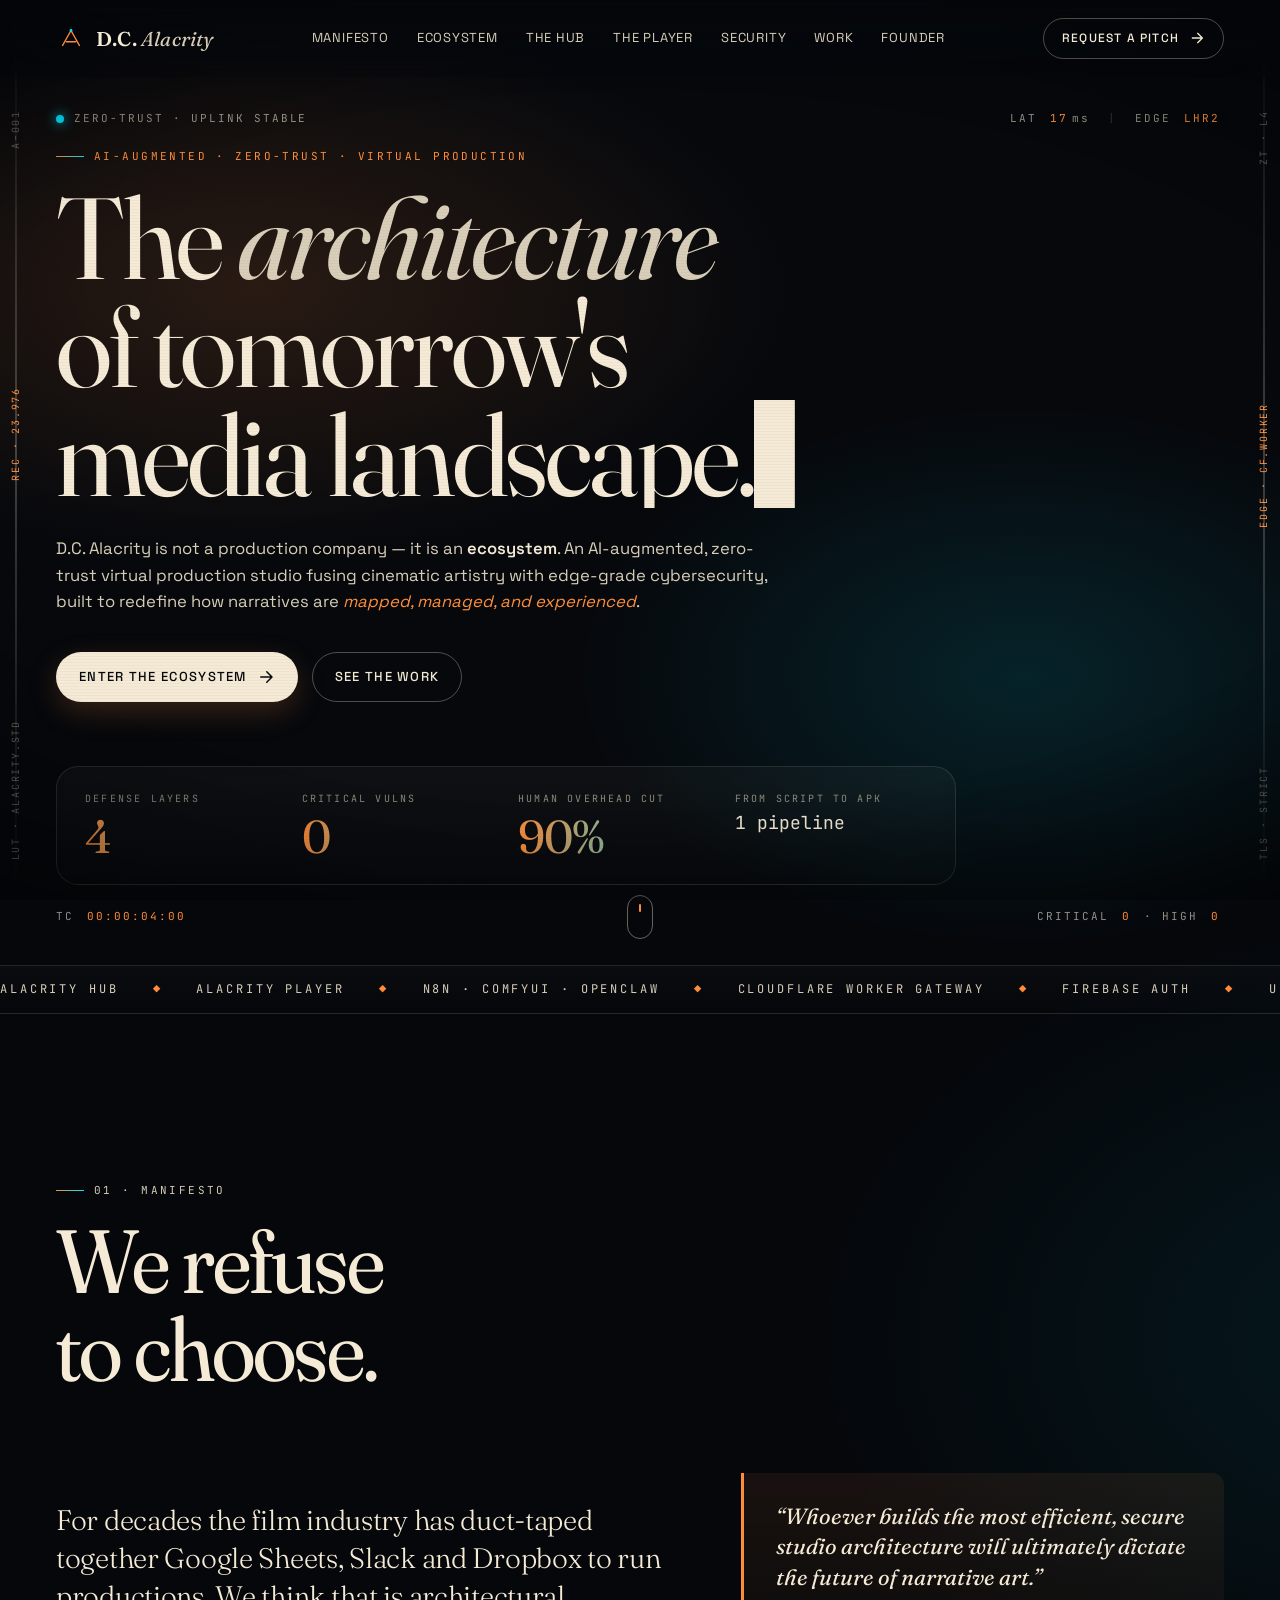
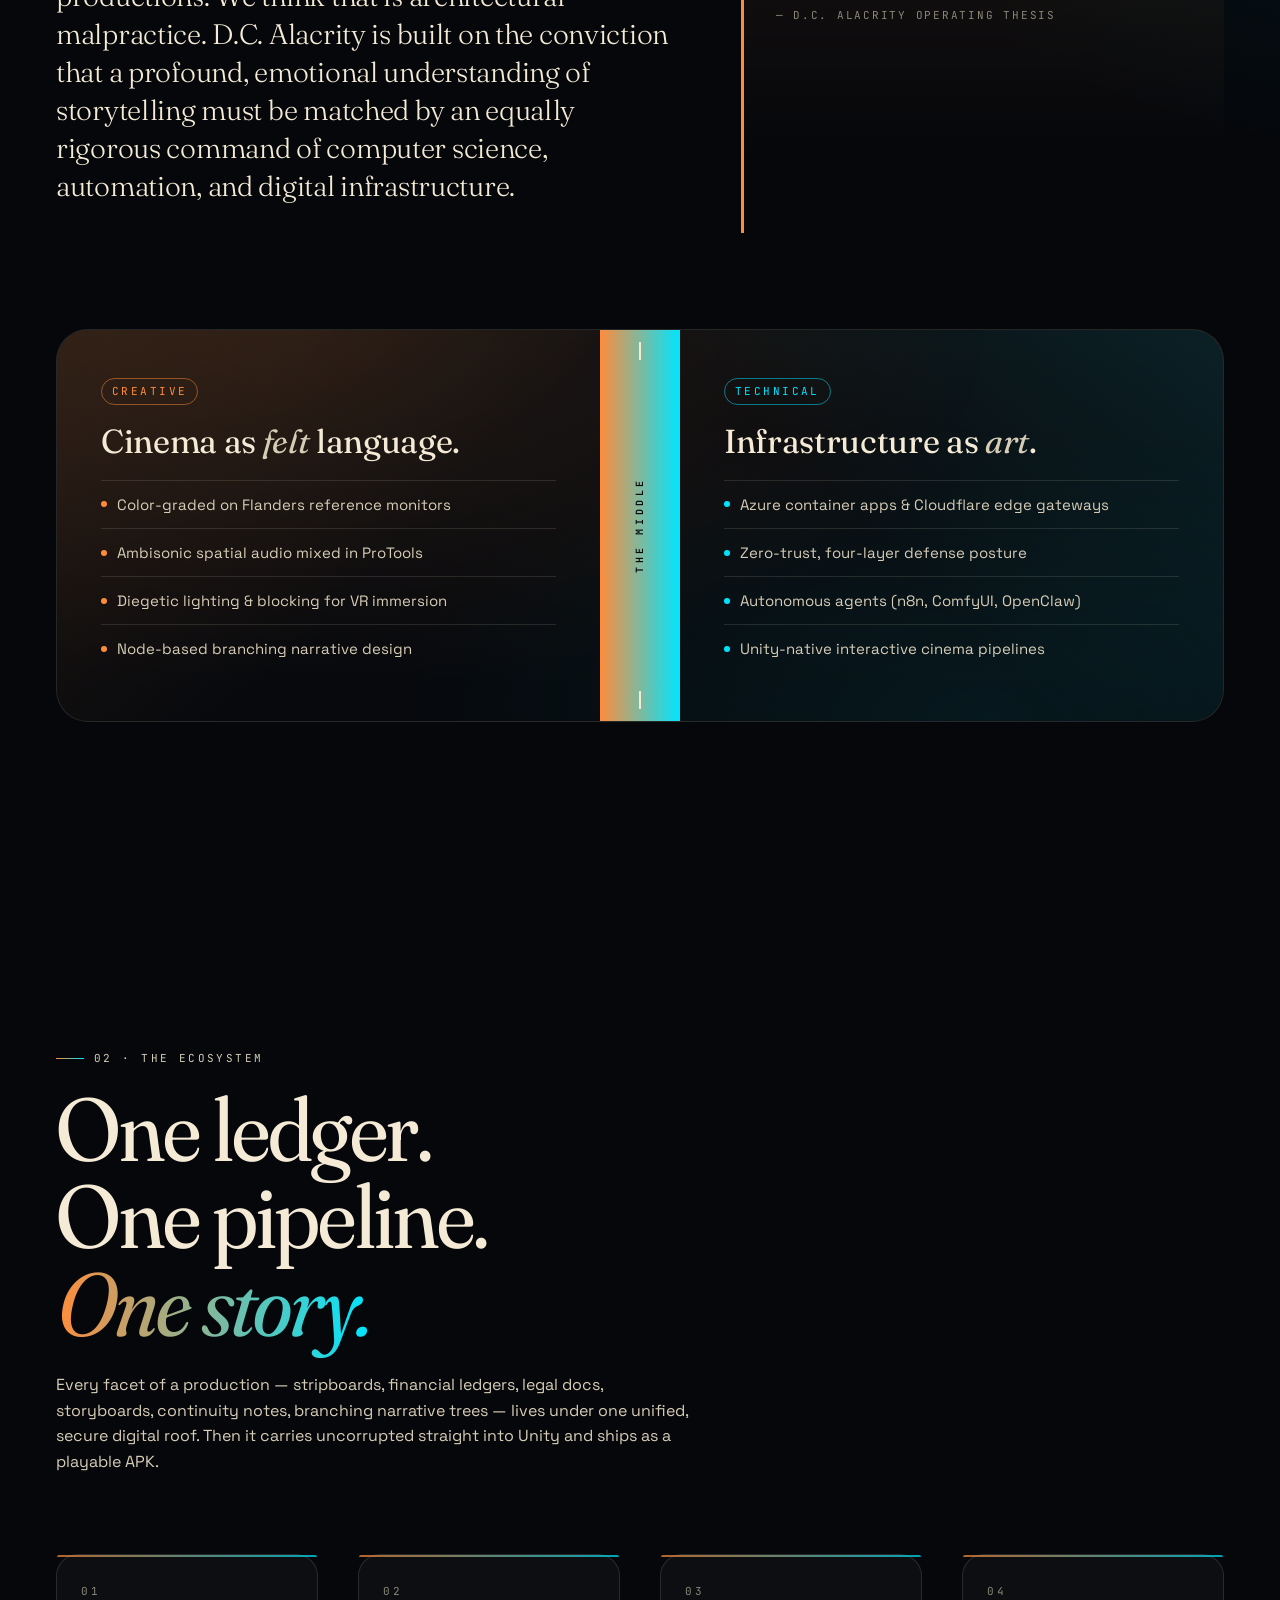
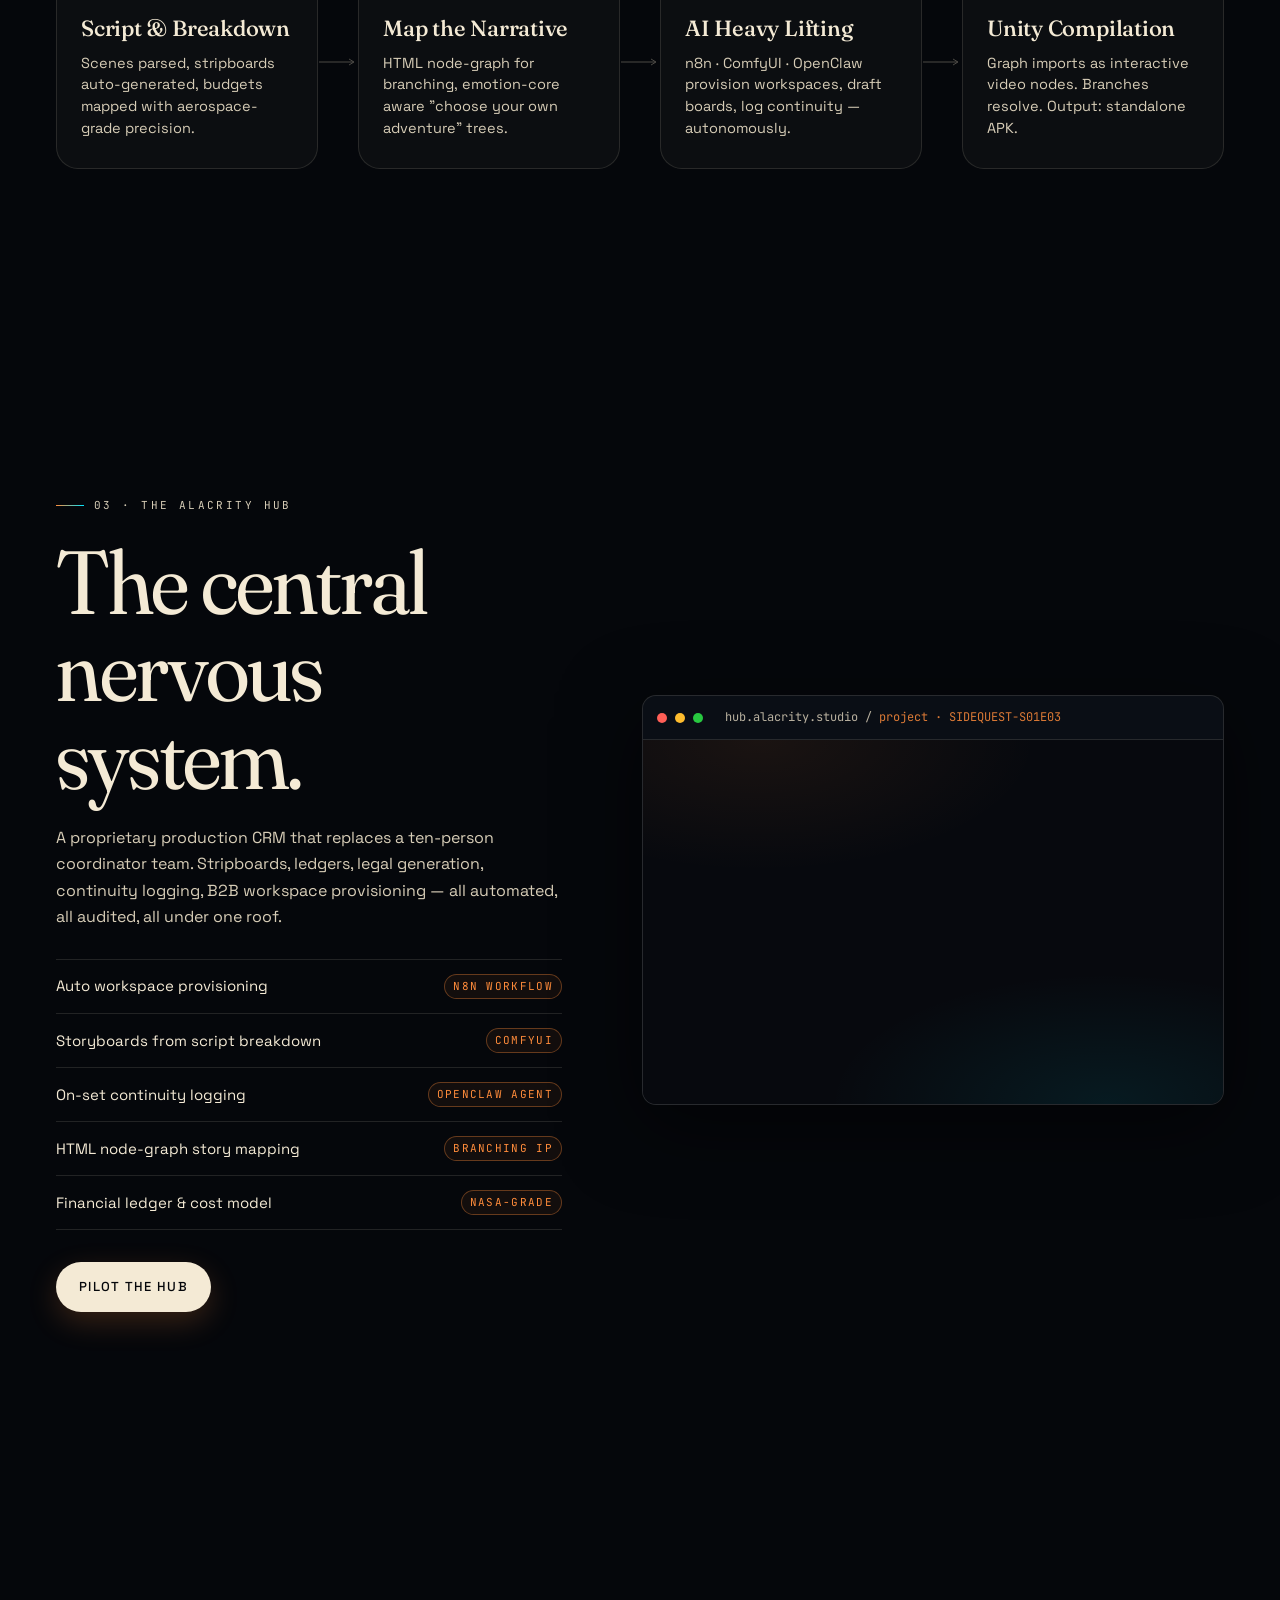
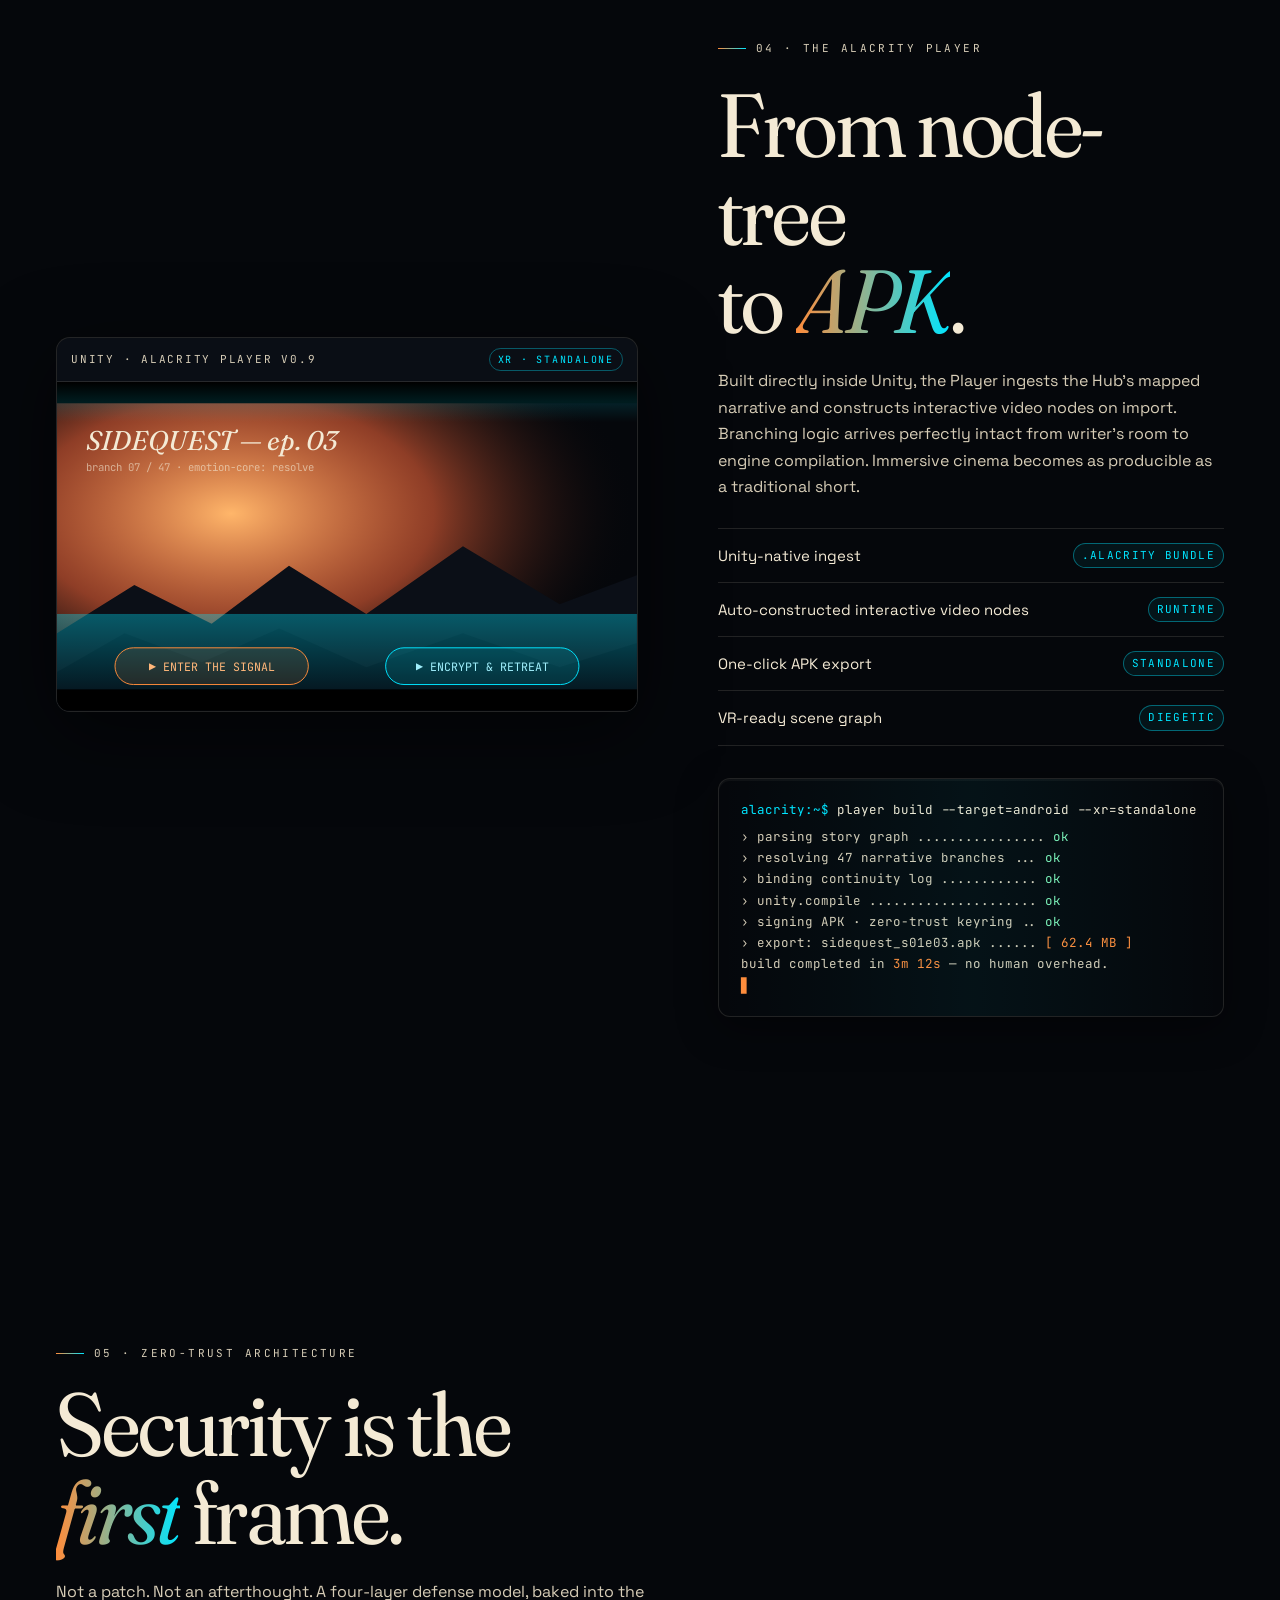
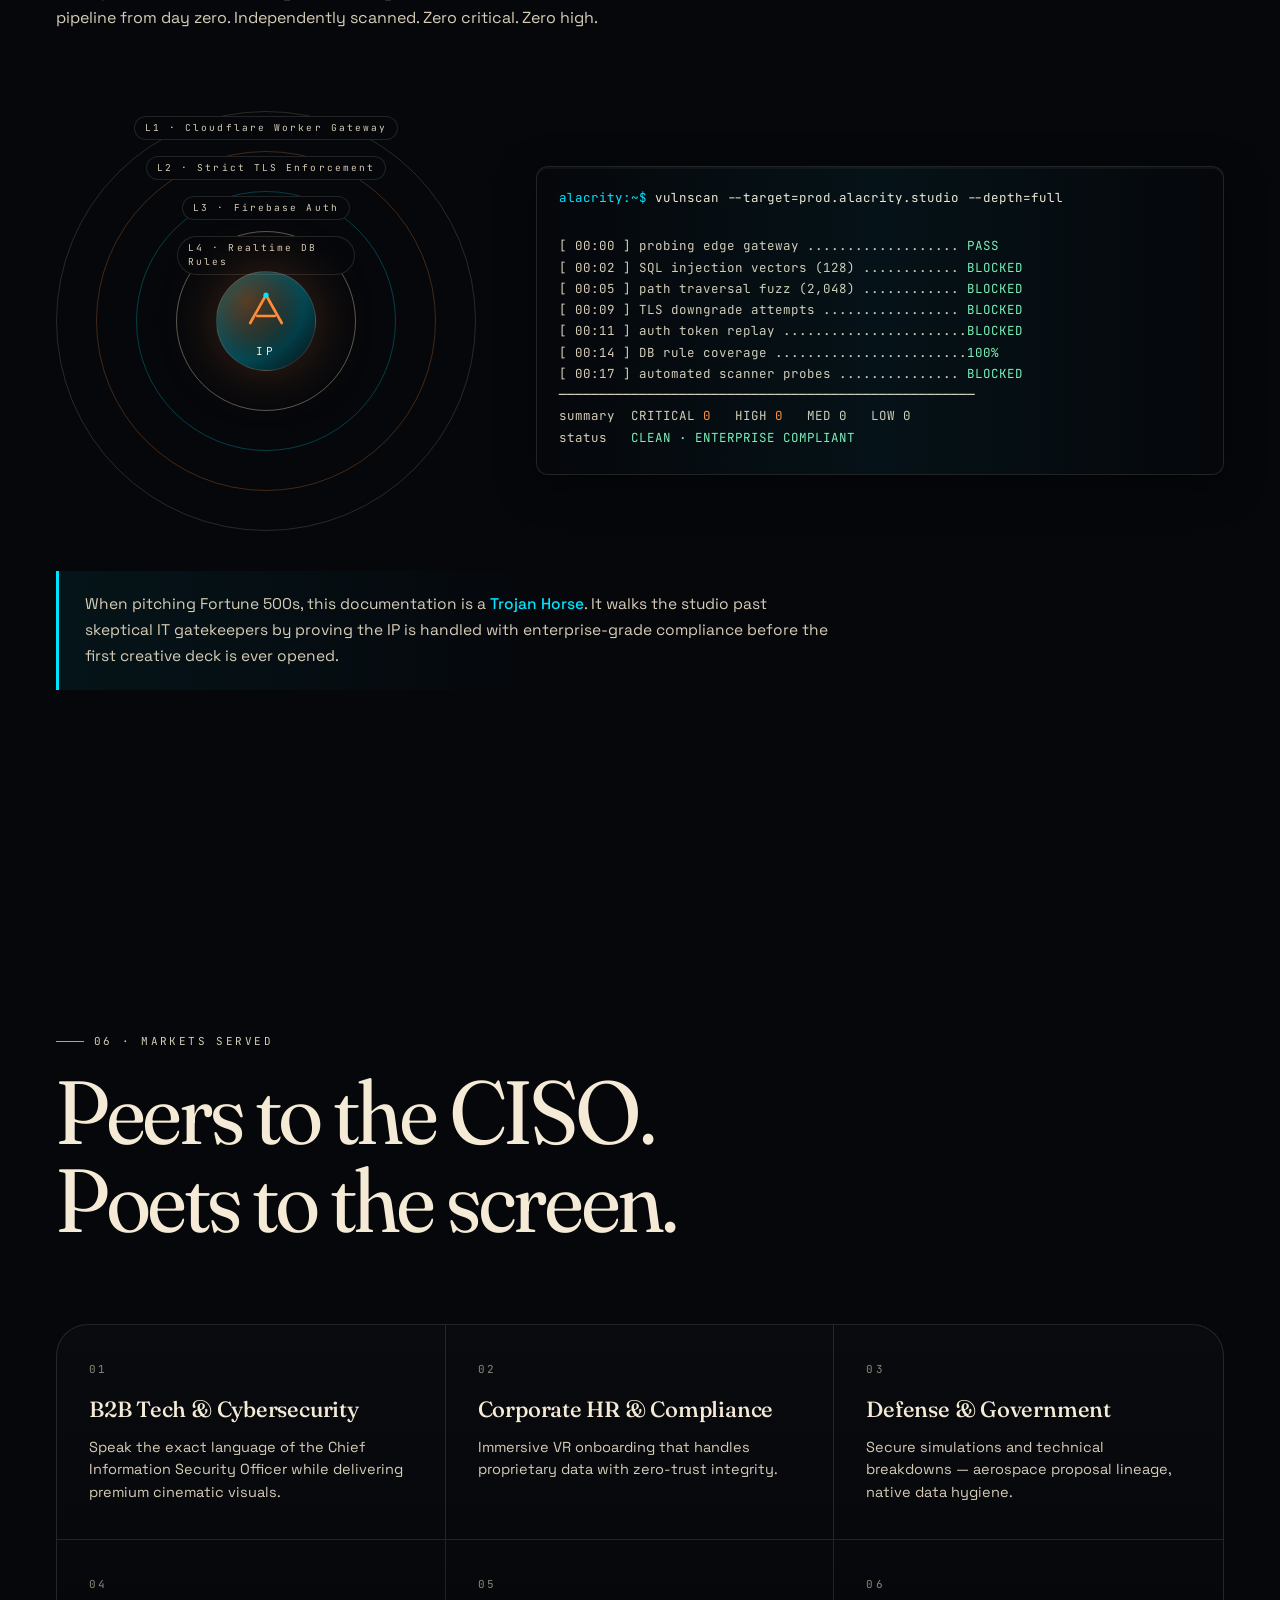
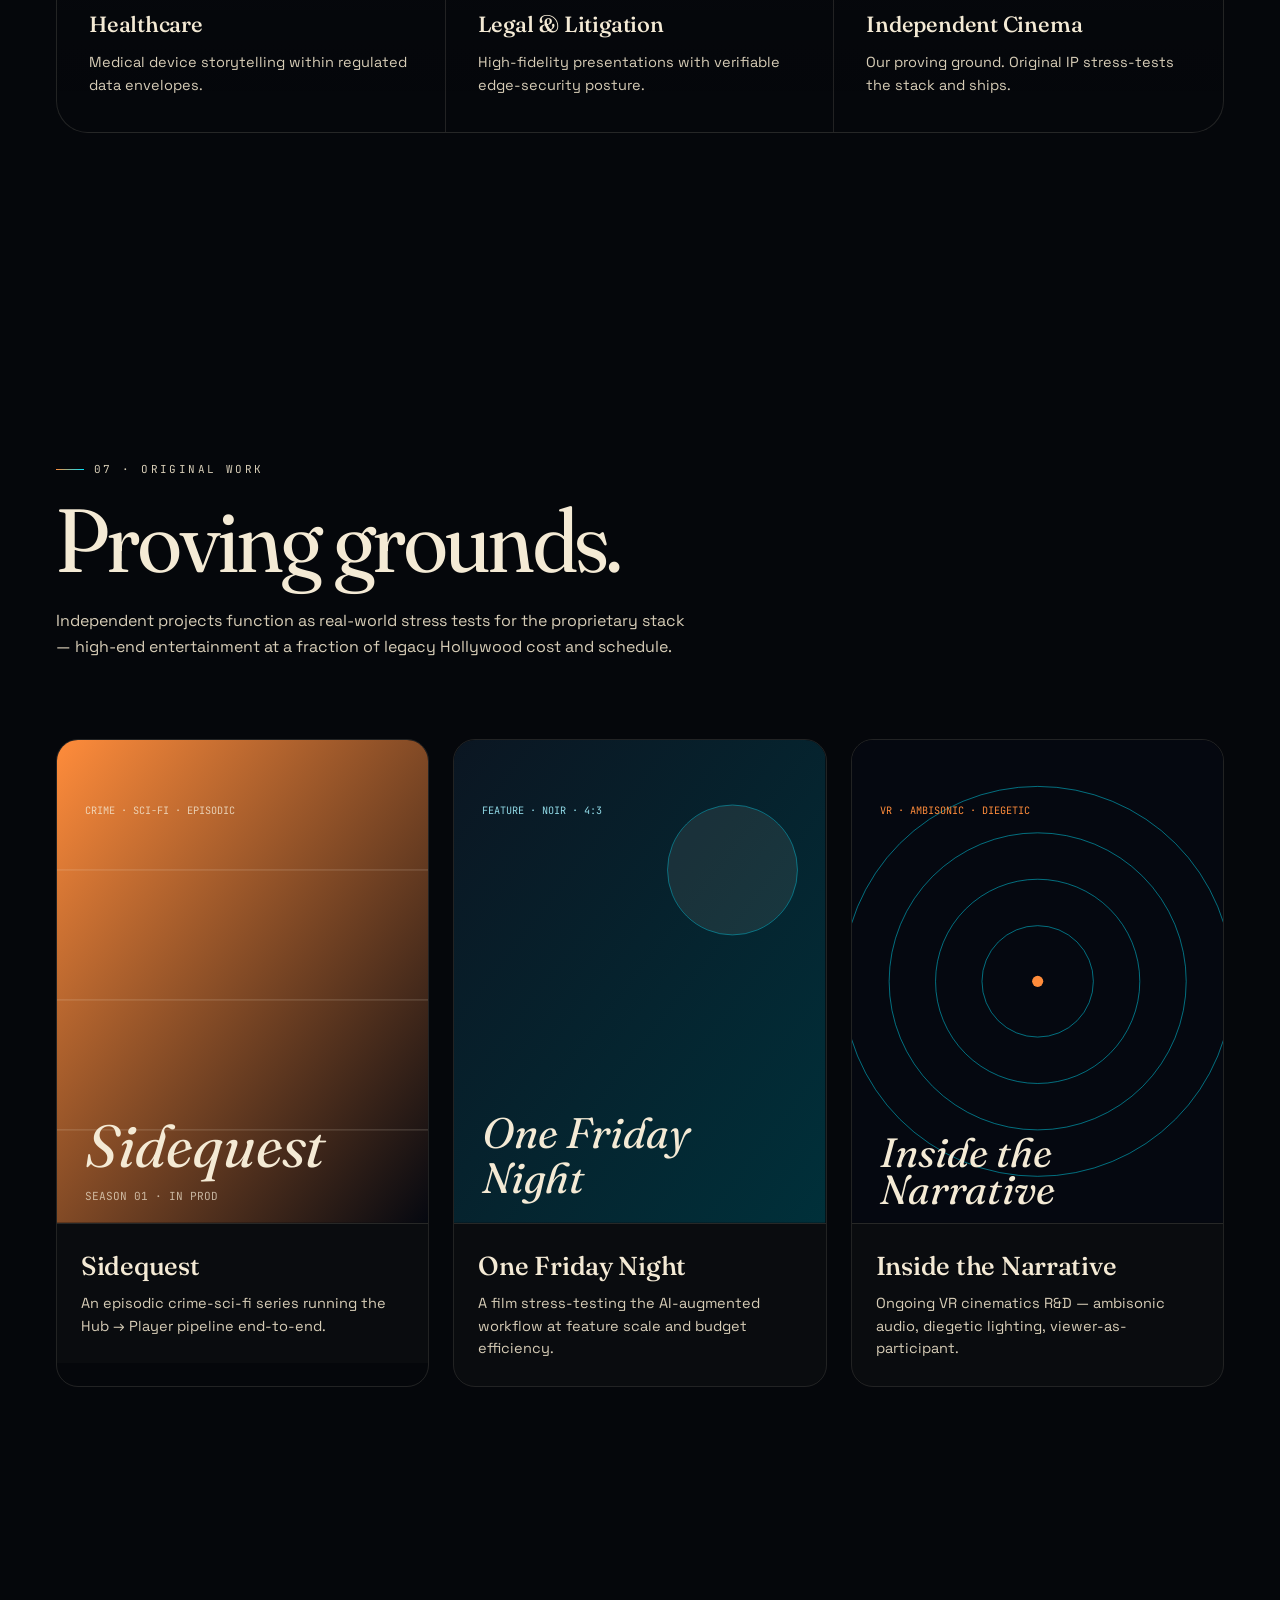
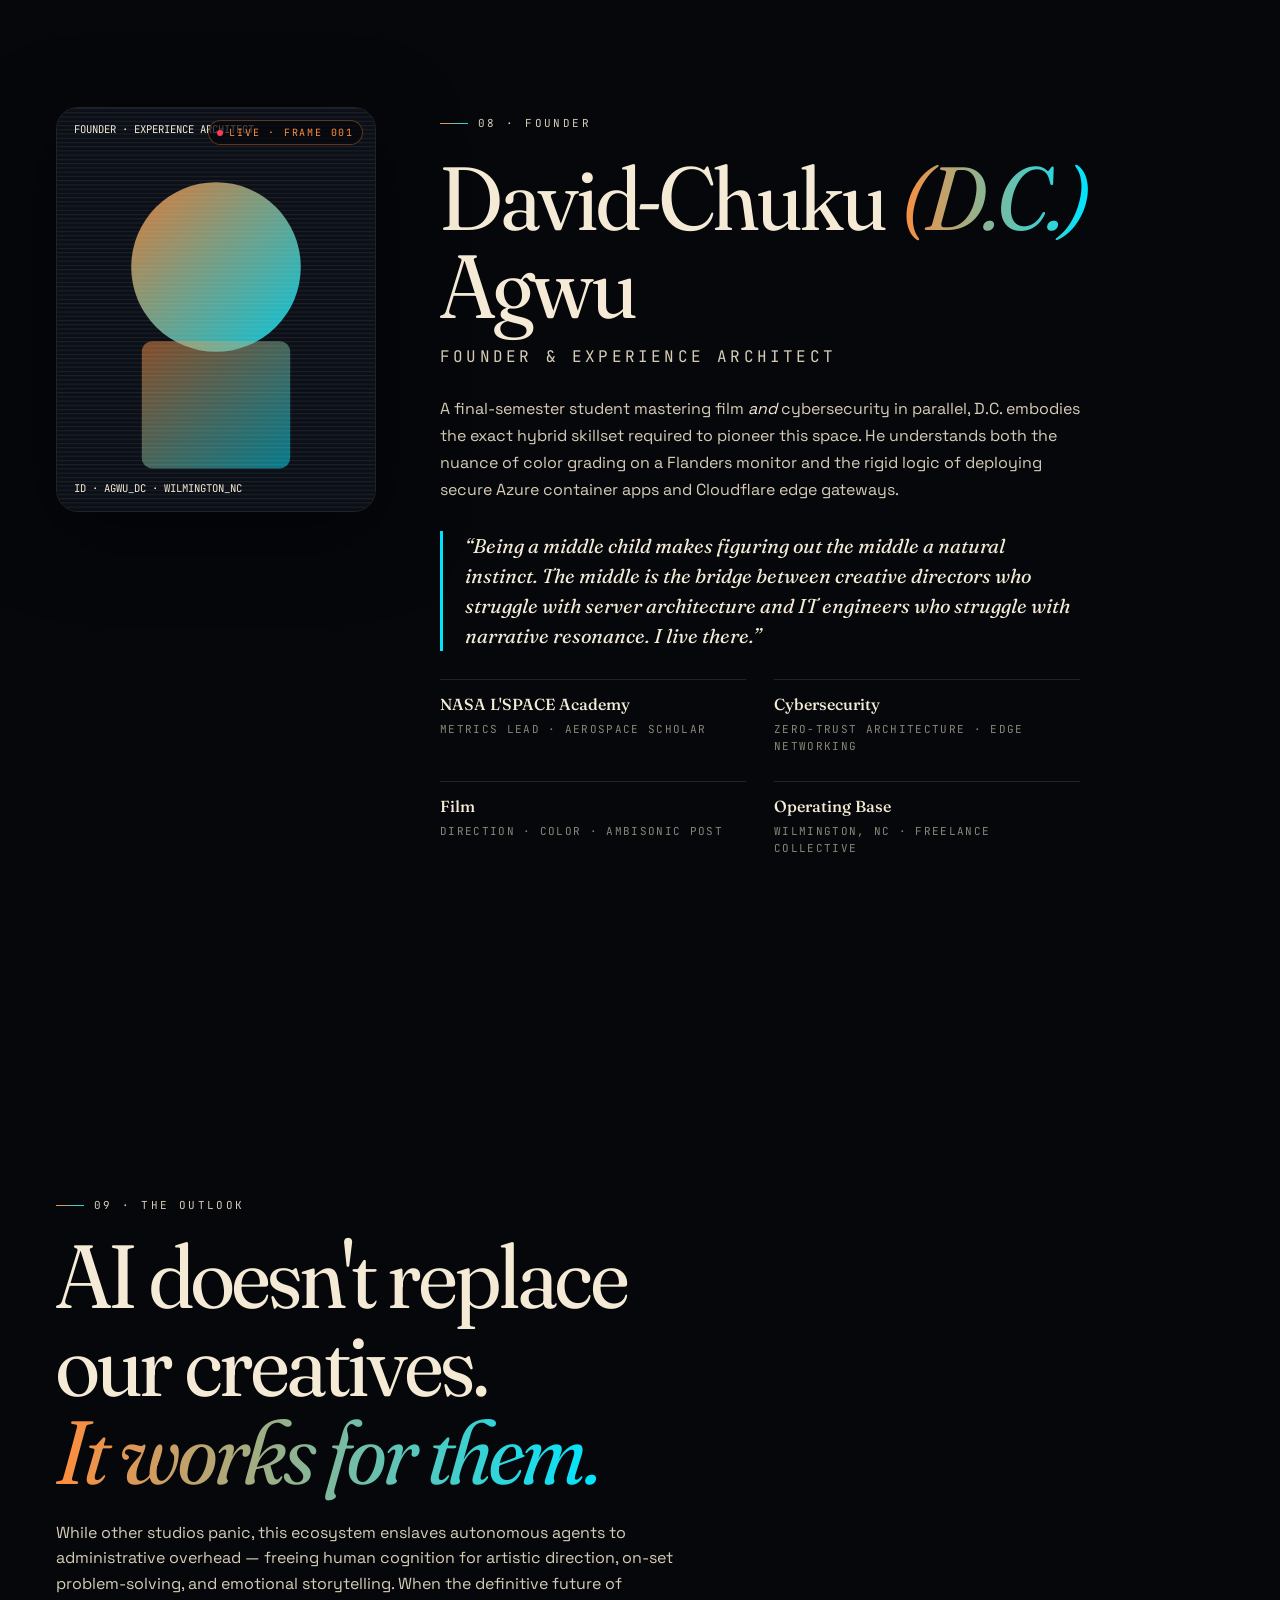
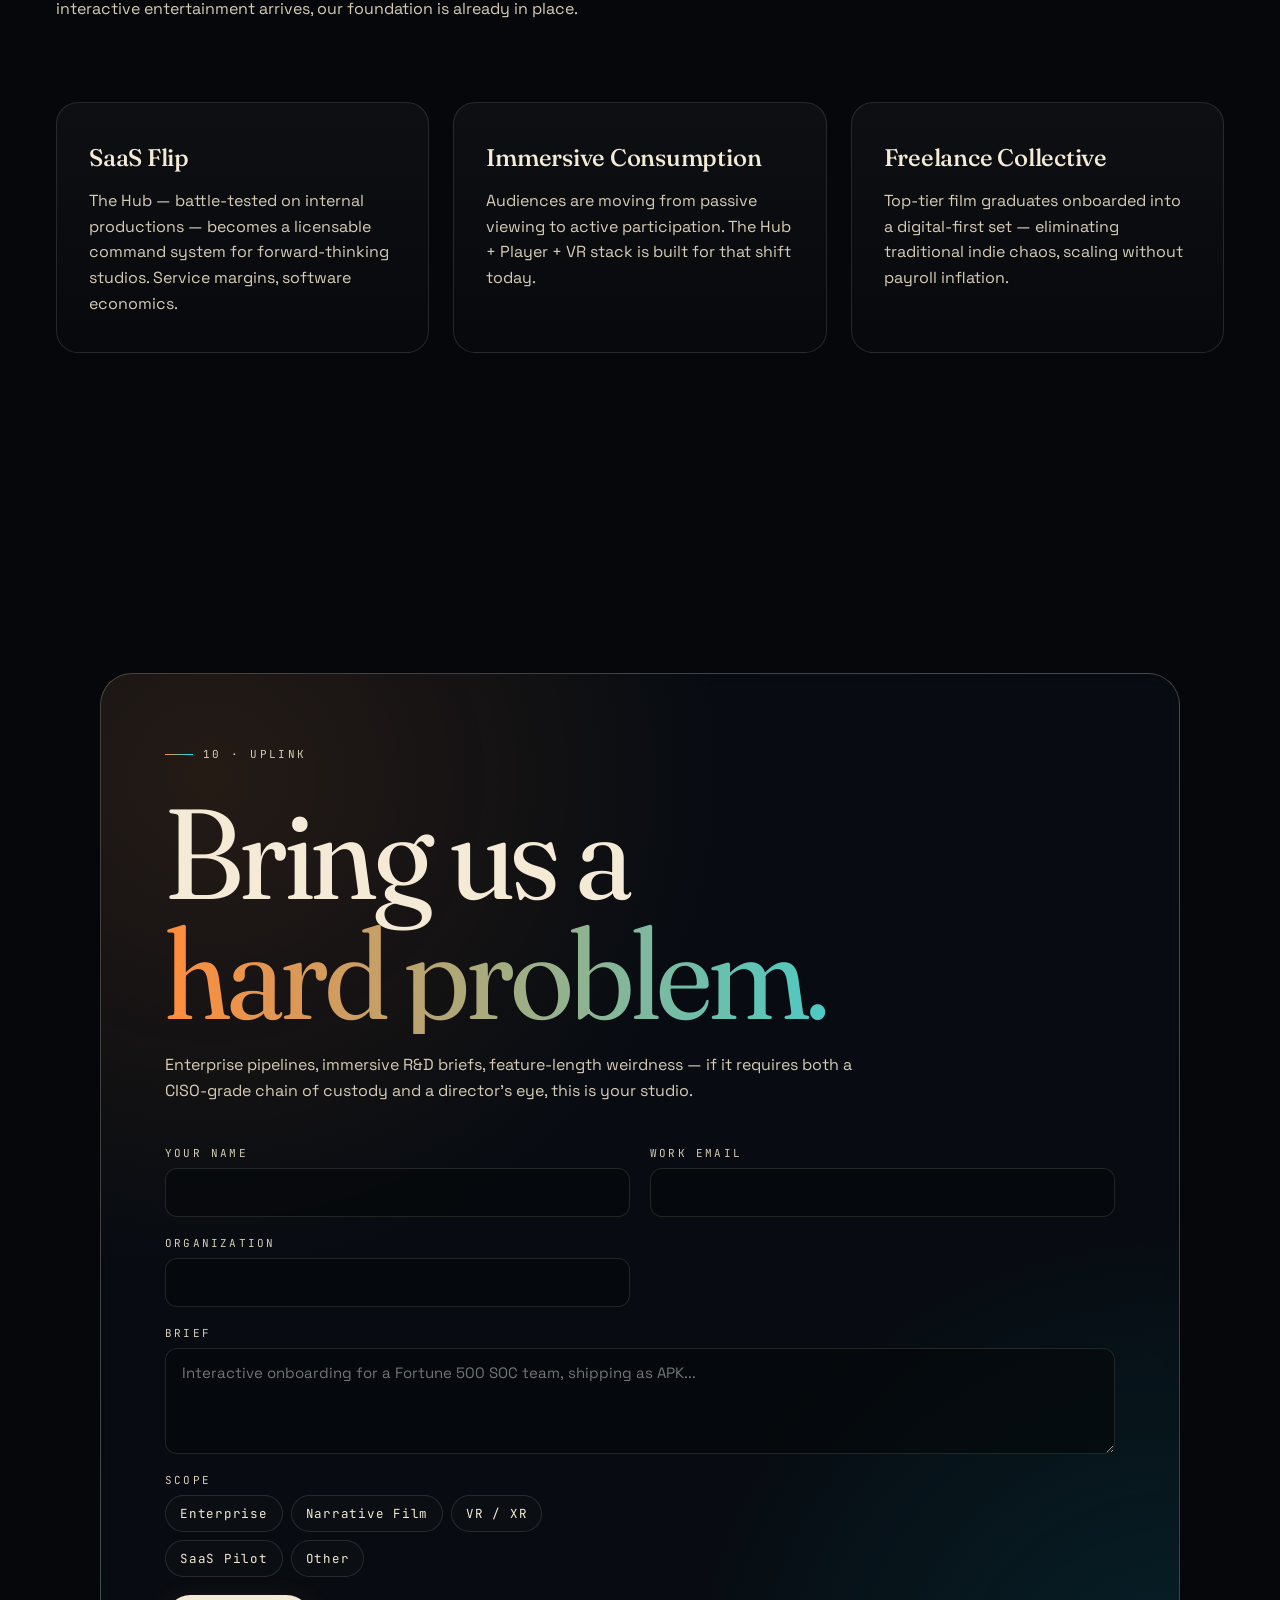
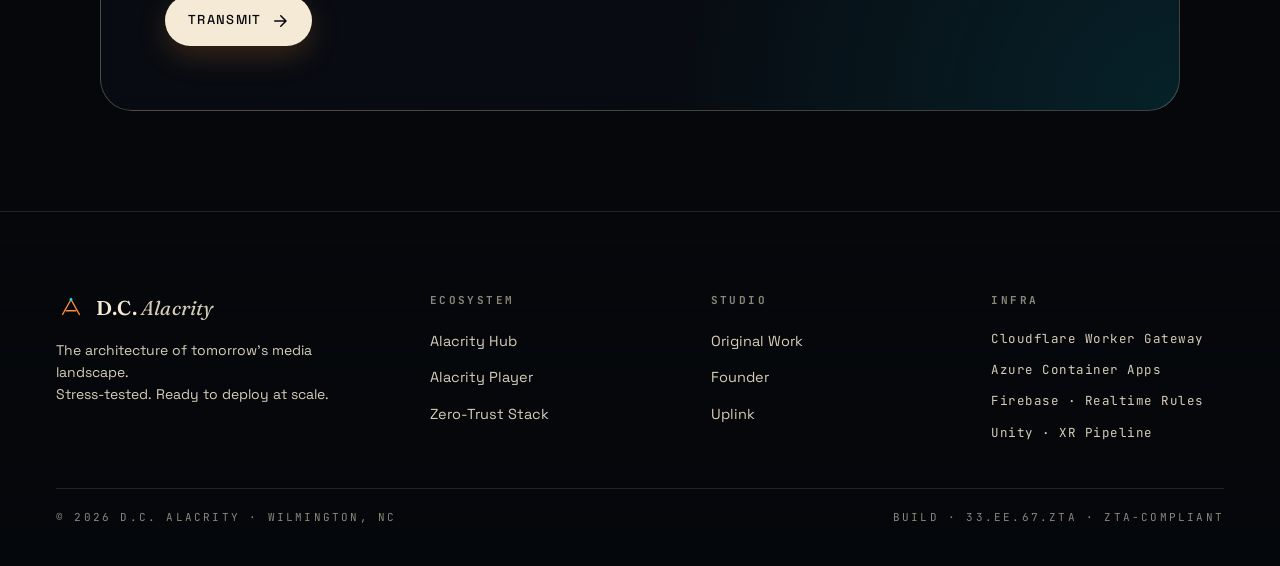
==== commit 70c1b2c4: "Merge 7880560294c45e59a1a99e9d2e1611cfdc117d58 into b47a79b02d603a4e878a70f42a3247f4d38e94f0" ====
--- a/index.html
+++ b/index.html
@@ -1,613 +1,687 @@
 <!doctype html>
 <html lang="en">
 <head>
-  <meta charset="utf-8" />
-  <meta name="viewport" content="width=device-width, initial-scale=1, viewport-fit=cover" />
-  <meta name="color-scheme" content="dark" />
-  <meta name="theme-color" content="#05060e" />
-  <title>D.C. Alacrity — Architecture for the Next Era of Storytelling</title>
-  <meta name="description" content="D.C. Alacrity is an AI-augmented, zero-trust virtual production studio and media-tech consultancy. Cinematic storytelling built on enterprise-grade infrastructure." />
-  <meta property="og:title" content="D.C. Alacrity — Architecture for the Next Era of Storytelling" />
-  <meta property="og:description" content="AI-augmented, zero-trust virtual production studio. The Alacrity Hub, the Alacrity Player, and the four-layer defense model that powers them." />
-  <meta property="og:type" content="website" />
-  <meta property="og:image" content="assets/og.svg" />
-  <meta name="twitter:card" content="summary_large_image" />
-  <link rel="icon" type="image/svg+xml" href="assets/favicon.svg" />
-  <link rel="preconnect" href="https://fonts.googleapis.com" />
-  <link rel="preconnect" href="https://fonts.gstatic.com" crossorigin />
-  <link href="https://fonts.googleapis.com/css2?family=Inter:wght@400;500;600;700&family=Space+Grotesk:wght@500;600;700&family=JetBrains+Mono:wght@400;500;700&display=swap" rel="stylesheet" />
-  <link rel="stylesheet" href="styles.css" />
+<meta charset="utf-8" />
+<meta name="viewport" content="width=device-width,initial-scale=1,viewport-fit=cover" />
+<title>D.C. Alacrity — Zero-Trust Virtual Production Studio</title>
+<meta name="description" content="D.C. Alacrity is an AI-augmented, zero-trust virtual production studio and media-tech consultancy fusing cinematic artistry with edge cybersecurity. Home of the Alacrity Hub and the Alacrity Player." />
+<meta name="theme-color" content="#05070b" />
+<meta property="og:title" content="D.C. Alacrity — The Architecture of Tomorrow's Media" />
+<meta property="og:description" content="AI-augmented, zero-trust virtual production. The Hub. The Player. Uncrackable infrastructure. Pioneering narrative design." />
+<meta property="og:type" content="website" />
+
+<link rel="preconnect" href="https://fonts.googleapis.com">
+<link rel="preconnect" href="https://fonts.gstatic.com" crossorigin>
+<link href="https://fonts.googleapis.com/css2?family=Fraunces:opsz,wght,SOFT@9..144,300..900,0..100&family=Space+Grotesk:wght@300..700&family=JetBrains+Mono:wght@300..700&display=swap" rel="stylesheet">
+
+<link rel="stylesheet" href="styles.css" />
+<link rel="icon" href="data:image/svg+xml,%3Csvg xmlns='http://www.w3.org/2000/svg' viewBox='0 0 64 64'%3E%3Crect width='64' height='64' rx='12' fill='%2305070b'/%3E%3Cpath d='M14 48 L32 16 L50 48 M22 40 H42' stroke='%23ff8c3b' stroke-width='3' stroke-linecap='round' stroke-linejoin='round' fill='none'/%3E%3Ccircle cx='32' cy='16' r='3' fill='%2300e5ff'/%3E%3C/svg%3E" />
 </head>
 <body>
-  <!-- Telemetry progress bar -->
-  <div class="telemetry" aria-hidden="true">
-    <span class="telemetry__fill"></span>
+
+<!-- ====== FILM GRAIN + SCANLINE OVERLAYS ====== -->
+<div class="grain" aria-hidden="true"></div>
+<div class="scanlines" aria-hidden="true"></div>
+<div class="vignette" aria-hidden="true"></div>
+
+<!-- ====== SIDE RAILS (editorial/cinematic crop marks) ====== -->
+<aside class="rail rail--l" aria-hidden="true">
+  <span class="rail__mark">A–001</span>
+  <span class="rail__mark rotate">REC · 23.976</span>
+  <span class="rail__mark">LUT · ALACRITY.STD</span>
+</aside>
+<aside class="rail rail--r" aria-hidden="true">
+  <span class="rail__mark">ZT · L4</span>
+  <span class="rail__mark rotate">EDGE · CF.WORKER</span>
+  <span class="rail__mark">TLS · STRICT</span>
+</aside>
+
+<!-- ====== NAV ====== -->
+<header class="nav" id="nav">
+  <a href="#top" class="logo" aria-label="D.C. Alacrity home">
+    <svg class="logo__mark" viewBox="0 0 64 64" aria-hidden="true">
+      <path d="M14 48 L32 16 L50 48 M22 40 H42" stroke="currentColor" stroke-width="3" stroke-linecap="round" stroke-linejoin="round" fill="none"/>
+      <circle class="logo__dot" cx="32" cy="16" r="3"/>
+    </svg>
+    <span class="logo__word">D.C. <em>Alacrity</em></span>
+  </a>
+  <nav class="nav__links" aria-label="Primary">
+    <a href="#manifesto">Manifesto</a>
+    <a href="#ecosystem">Ecosystem</a>
+    <a href="#hub">The Hub</a>
+    <a href="#player">The Player</a>
+    <a href="#security">Security</a>
+    <a href="#work">Work</a>
+    <a href="#founder">Founder</a>
+  </nav>
+  <a class="btn btn--ghost nav__cta" href="#contact">
+    <span>Request a Pitch</span>
+    <svg viewBox="0 0 24 24" width="16" height="16" aria-hidden="true"><path d="M5 12h14M13 5l7 7-7 7" fill="none" stroke="currentColor" stroke-width="2" stroke-linecap="round" stroke-linejoin="round"/></svg>
+  </a>
+</header>
+
+<main id="top">
+
+  <!-- ====== HERO ====== -->
+  <section class="hero" id="hero">
+    <canvas class="hero__canvas" id="heroCanvas" aria-hidden="true"></canvas>
+
+    <div class="hero__hud" aria-hidden="true">
+      <div class="hud hud--tl">
+        <span class="hud__dot"></span>
+        <span class="hud__label">ZERO-TRUST · UPLINK STABLE</span>
+      </div>
+      <div class="hud hud--tr">
+        <span class="hud__label">LAT <em id="hudLat">12</em>ms</span>
+        <span class="hud__sep">|</span>
+        <span class="hud__label">EDGE <em id="hudEdge">IAD1</em></span>
+      </div>
+      <div class="hud hud--bl">
+        <span class="hud__label">TC <em id="hudTC">00:00:00:00</em></span>
+      </div>
+      <div class="hud hud--br">
+        <span class="hud__label">CRITICAL <em>0</em> · HIGH <em>0</em></span>
+      </div>
+    </div>
+
+    <div class="hero__inner">
+      <div class="eyebrow eyebrow--hero">
+        <span class="eyebrow__bar"></span>
+        <span>AI-Augmented · Zero-Trust · Virtual Production</span>
+      </div>
+
+      <h1 class="hero__title">
+        <span class="line">The <em>architecture</em></span>
+        <span class="line">of tomorrow's</span>
+        <span class="line accent" data-type>media landscape.</span>
+      </h1>
+
+      <p class="hero__lede">
+        D.C. Alacrity is not a production company — it is an <strong>ecosystem</strong>.
+        An AI-augmented, zero-trust virtual production studio fusing cinematic artistry
+        with edge-grade cybersecurity, built to redefine how narratives are
+        <em>mapped, managed, and experienced</em>.
+      </p>
+
+      <div class="hero__cta">
+        <a class="btn btn--primary" href="#ecosystem">
+          <span>Enter the Ecosystem</span>
+          <svg viewBox="0 0 24 24" width="18" height="18" aria-hidden="true"><path d="M5 12h14M13 5l7 7-7 7" fill="none" stroke="currentColor" stroke-width="2" stroke-linecap="round" stroke-linejoin="round"/></svg>
+        </a>
+        <a class="btn btn--ghost" href="#work">
+          <span>See the Work</span>
+        </a>
+      </div>
+
+      <dl class="hero__stats">
+        <div><dt>Defense Layers</dt><dd data-count="4">0</dd></div>
+        <div><dt>Critical Vulns</dt><dd data-count="0">0</dd></div>
+        <div><dt>Human Overhead Cut</dt><dd data-count="90" data-suffix="%">0</dd></div>
+        <div><dt>From Script to APK</dt><dd class="mono">1 pipeline</dd></div>
+      </dl>
+    </div>
+
+    <button class="scroll-cue" aria-label="Scroll for more">
+      <span></span>
+    </button>
+  </section>
+
+  <!-- ====== TICKER ====== -->
+  <div class="ticker" aria-hidden="true">
+    <div class="ticker__track">
+      <span>Alacrity Hub</span><span class="dot">◆</span>
+      <span>Alacrity Player</span><span class="dot">◆</span>
+      <span>n8n · ComfyUI · OpenClaw</span><span class="dot">◆</span>
+      <span>Cloudflare Worker Gateway</span><span class="dot">◆</span>
+      <span>Firebase Auth</span><span class="dot">◆</span>
+      <span>Unity Engine</span><span class="dot">◆</span>
+      <span>Ambisonic · ProTools</span><span class="dot">◆</span>
+      <span>Flanders-grade Color</span><span class="dot">◆</span>
+      <span>Wilmington Freelance Collective</span><span class="dot">◆</span>
+      <span>Zero Critical · Zero High</span><span class="dot">◆</span>
+      <!-- duplicate for seamless loop -->
+      <span>Alacrity Hub</span><span class="dot">◆</span>
+      <span>Alacrity Player</span><span class="dot">◆</span>
+      <span>n8n · ComfyUI · OpenClaw</span><span class="dot">◆</span>
+      <span>Cloudflare Worker Gateway</span><span class="dot">◆</span>
+      <span>Firebase Auth</span><span class="dot">◆</span>
+      <span>Unity Engine</span><span class="dot">◆</span>
+      <span>Ambisonic · ProTools</span><span class="dot">◆</span>
+      <span>Flanders-grade Color</span><span class="dot">◆</span>
+      <span>Wilmington Freelance Collective</span><span class="dot">◆</span>
+      <span>Zero Critical · Zero High</span><span class="dot">◆</span>
+    </div>
   </div>
 
-  <!-- Ambient grid + noise + aurora -->
-  <div class="ambient" aria-hidden="true">
-    <div class="ambient__grid"></div>
-    <div class="ambient__aurora a1"></div>
-    <div class="ambient__aurora a2"></div>
-    <div class="ambient__aurora a3"></div>
-    <div class="ambient__noise"></div>
-    <div class="ambient__scanline"></div>
-  </div>
-
-  <!-- Custom cursor halo -->
-  <div class="halo" aria-hidden="true"></div>
-
-  <!-- NAV -->
-  <header class="nav" data-reveal>
-    <a class="nav__brand" href="#top" aria-label="D.C. Alacrity — home">
-      <span class="brand-mark" aria-hidden="true">
-        <svg viewBox="0 0 40 40" width="30" height="30">
-          <defs>
-            <linearGradient id="bolt" x1="0" y1="0" x2="1" y2="1">
-              <stop offset="0%" stop-color="#59f0ff"/>
-              <stop offset="60%" stop-color="#7a5cff"/>
-              <stop offset="100%" stop-color="#ff3cf0"/>
-            </linearGradient>
-          </defs>
-          <path d="M23 2 L8 22 H18 L15 38 L32 16 H22 Z" fill="url(#bolt)" />
-        </svg>
-      </span>
-      <span class="brand-wordmark">
-        <span class="brand-wordmark__dc">D.C.</span>
-        <span class="brand-wordmark__alacrity" data-scramble="ALACRITY">ALACRITY</span>
-      </span>
-    </a>
-
-    <nav class="nav__links" aria-label="Primary">
-      <a href="#ecosystem">Ecosystem</a>
-      <a href="#storygraph">Story Graph</a>
-      <a href="#security">Security</a>
-      <a href="#ventures">Ventures</a>
-      <a href="#markets">Markets</a>
-      <a href="#founder">Founder</a>
-    </nav>
-
-    <a class="btn btn--ghost nav__cta" href="#contact" data-magnetic>
-      <span>Open Comm</span>
-      <svg viewBox="0 0 24 24" width="14" height="14" aria-hidden="true"><path d="M5 12h14M13 5l7 7-7 7" fill="none" stroke="currentColor" stroke-width="2" stroke-linecap="round" stroke-linejoin="round"/></svg>
-    </a>
-
-    <button class="nav__menu" aria-label="Menu" aria-expanded="false">
-      <span></span><span></span>
-    </button>
-  </header>
-
-  <main id="top">
-    <!-- HERO -->
-    <section class="hero">
-      <canvas class="hero__bolt" aria-hidden="true"></canvas>
-
-      <div class="hero__inner">
-        <div class="hero__pill" data-reveal>
-          <span class="dot"></span>
-          <span>SYSTEMS NOMINAL · ZERO CRITICAL · ZERO HIGH</span>
-        </div>
-
-        <h1 class="hero__title" data-reveal>
-          <span class="line">The architecture</span>
-          <span class="line">of <em data-scramble="tomorrow's">tomorrow's</em></span>
-          <span class="line gradient">media landscape.</span>
-        </h1>
-
-        <p class="hero__sub" data-reveal>
-          An AI-augmented, zero-trust virtual production studio &amp; media-tech consultancy.
-          We build the bridge between creative directors who struggle with server architecture
-          and IT engineers who struggle with narrative resonance.
+  <!-- ====== MANIFESTO ====== -->
+  <section class="section manifesto" id="manifesto">
+    <div class="section__head">
+      <span class="eyebrow"><span class="eyebrow__bar"></span>01 · Manifesto</span>
+      <h2 class="display">We refuse<br/>to choose.</h2>
+    </div>
+
+    <div class="manifesto__grid">
+      <p class="manifesto__lede" data-reveal>
+        For decades the film industry has duct-taped together Google Sheets,
+        Slack and Dropbox to run productions. We think that is architectural
+        malpractice. D.C. Alacrity is built on the conviction that a profound,
+        emotional understanding of storytelling must be matched by an equally
+        rigorous command of computer science, automation, and digital
+        infrastructure.
+      </p>
+      <aside class="pull" data-reveal>
+        <p>
+          &ldquo;Whoever builds the most efficient, secure studio architecture
+          will ultimately dictate the future of narrative art.&rdquo;
         </p>
-
-        <div class="hero__ctas" data-reveal>
-          <a class="btn btn--primary" href="#ecosystem" data-magnetic>
-            <span>Enter the ecosystem</span>
-            <svg viewBox="0 0 24 24" width="16" height="16"><path d="M5 12h14M13 5l7 7-7 7" fill="none" stroke="currentColor" stroke-width="2" stroke-linecap="round" stroke-linejoin="round"/></svg>
-          </a>
-          <a class="btn btn--ghost" href="#security" data-magnetic>
-            <span>Read security posture</span>
-          </a>
-        </div>
-
-        <ul class="hero__stats" data-reveal>
-          <li><b>4</b><span>layer defense</span></li>
-          <li><b>0 / 0</b><span>critical · high vulns</span></li>
-          <li><b>∞</b><span>narrative branches</span></li>
-          <li><b>APK</b><span>one-click interactive export</span></li>
+        <footer>— D.C. Alacrity operating thesis</footer>
+      </aside>
+    </div>
+
+    <!-- Dual pillar: Creative vs Technical -->
+    <div class="duality" data-reveal>
+      <div class="duality__col duality__col--warm">
+        <span class="duality__tag">CREATIVE</span>
+        <h3>Cinema as <em>felt</em> language.</h3>
+        <ul>
+          <li>Color-graded on Flanders reference monitors</li>
+          <li>Ambisonic spatial audio mixed in ProTools</li>
+          <li>Diegetic lighting &amp; blocking for VR immersion</li>
+          <li>Node-based branching narrative design</li>
         </ul>
       </div>
-
-      <div class="hero__hud" aria-hidden="true">
-        <div class="hud-row"><span>node://</span><span class="mono">alacrity.hub</span></div>
-        <div class="hud-row"><span>tls://</span><span class="mono">1.3 · enforced</span></div>
-        <div class="hud-row"><span>gateway://</span><span class="mono">cloudflare.worker</span></div>
-        <div class="hud-row"><span>auth://</span><span class="mono">firebase · RBAC</span></div>
-        <div class="hud-bar"><span></span></div>
-      </div>
-
-      <div class="hero__scroll" aria-hidden="true">
-        <span>SCROLL</span>
-        <span class="hero__scroll-line"></span>
-      </div>
-    </section>
-
-    <!-- MARQUEE MANIFESTO -->
-    <section class="marquee" aria-label="Manifesto">
-      <div class="marquee__track">
-        <div class="marquee__group">
-          <span>Zero-Trust Cinema</span><i>◇</i>
-          <span>AI-Augmented Production</span><i>◇</i>
-          <span>Interactive Narrative Engines</span><i>◇</i>
-          <span>Aerospace-Grade Project Management</span><i>◇</i>
-          <span>Cloudflare + Unity + n8n + ComfyUI</span><i>◇</i>
-          <span>Wilmington · Azure · Edge</span><i>◇</i>
-        </div>
-        <div class="marquee__group" aria-hidden="true">
-          <span>Zero-Trust Cinema</span><i>◇</i>
-          <span>AI-Augmented Production</span><i>◇</i>
-          <span>Interactive Narrative Engines</span><i>◇</i>
-          <span>Aerospace-Grade Project Management</span><i>◇</i>
-          <span>Cloudflare + Unity + n8n + ComfyUI</span><i>◇</i>
-          <span>Wilmington · Azure · Edge</span><i>◇</i>
-        </div>
-      </div>
-    </section>
-
-    <!-- PHILOSOPHY -->
-    <section class="philosophy" id="philosophy">
-      <div class="section__head" data-reveal>
-        <span class="eyebrow">01 · Philosophy</span>
-        <h2 class="section__title">Refuses to choose between <em>creative</em> and <em>technical</em>.</h2>
-        <p class="section__sub">
-          For decades the film industry has relied on disjointed, archaic software — duct-taped
-          Google Sheets, Slack, Dropbox. D.C. Alacrity is the opposite: one unified, secure digital
-          roof, where color science and computer science sit at the same table.
+      <div class="duality__seam" aria-hidden="true">
+        <span class="duality__seam-label">THE&nbsp;MIDDLE</span>
+      </div>
+      <div class="duality__col duality__col--cool">
+        <span class="duality__tag">TECHNICAL</span>
+        <h3>Infrastructure as <em>art</em>.</h3>
+        <ul>
+          <li>Azure container apps &amp; Cloudflare edge gateways</li>
+          <li>Zero-trust, four-layer defense posture</li>
+          <li>Autonomous agents (n8n, ComfyUI, OpenClaw)</li>
+          <li>Unity-native interactive cinema pipelines</li>
+        </ul>
+      </div>
+    </div>
+  </section>
+
+  <!-- ====== ECOSYSTEM OVERVIEW ====== -->
+  <section class="section ecosystem" id="ecosystem">
+    <div class="section__head">
+      <span class="eyebrow"><span class="eyebrow__bar"></span>02 · The Ecosystem</span>
+      <h2 class="display">One ledger.<br/>One pipeline.<br/><em>One story.</em></h2>
+      <p class="section__lede">
+        Every facet of a production — stripboards, financial ledgers, legal docs,
+        storyboards, continuity notes, branching narrative trees — lives under one
+        unified, secure digital roof. Then it carries uncorrupted straight into
+        Unity and ships as a playable APK.
+      </p>
+    </div>
+
+    <!-- Pipeline diagram -->
+    <div class="pipeline" data-reveal>
+      <div class="pipeline__node" data-stage="1">
+        <span class="pipeline__index">01</span>
+        <h4>Script &amp; Breakdown</h4>
+        <p>Scenes parsed, stripboards auto-generated, budgets mapped with aerospace-grade precision.</p>
+      </div>
+      <svg class="pipeline__arrow" viewBox="0 0 80 20" aria-hidden="true"><path d="M2 10 H70 M62 4 L72 10 L62 16"/></svg>
+
+      <div class="pipeline__node" data-stage="2">
+        <span class="pipeline__index">02</span>
+        <h4>Map the Narrative</h4>
+        <p>HTML node-graph for branching, emotion-core aware "choose your own adventure" trees.</p>
+      </div>
+      <svg class="pipeline__arrow" viewBox="0 0 80 20" aria-hidden="true"><path d="M2 10 H70 M62 4 L72 10 L62 16"/></svg>
+
+      <div class="pipeline__node" data-stage="3">
+        <span class="pipeline__index">03</span>
+        <h4>AI Heavy Lifting</h4>
+        <p>n8n · ComfyUI · OpenClaw provision workspaces, draft boards, log continuity — autonomously.</p>
+      </div>
+      <svg class="pipeline__arrow" viewBox="0 0 80 20" aria-hidden="true"><path d="M2 10 H70 M62 4 L72 10 L62 16"/></svg>
+
+      <div class="pipeline__node" data-stage="4">
+        <span class="pipeline__index">04</span>
+        <h4>Unity Compilation</h4>
+        <p>Graph imports as interactive video nodes. Branches resolve. Output: standalone APK.</p>
+      </div>
+    </div>
+  </section>
+
+  <!-- ====== ALACRITY HUB ====== -->
+  <section class="section hub" id="hub">
+    <div class="product">
+      <div class="product__copy">
+        <span class="eyebrow"><span class="eyebrow__bar"></span>03 · The Alacrity Hub</span>
+        <h2 class="display">The central<br/>nervous system.</h2>
+        <p>
+          A proprietary production CRM that replaces a ten-person coordinator
+          team. Stripboards, ledgers, legal generation, continuity logging,
+          B2B workspace provisioning — all automated, all audited,
+          all under one roof.
         </p>
-      </div>
-
-      <div class="philosophy__grid">
-        <article class="tilt" data-tilt data-reveal>
-          <header>
-            <span class="num">I</span>
-            <h3>Emotion meets rigor.</h3>
-          </header>
-          <p>A profound understanding of storytelling matched by an equally rigorous command of computer science, automation, and digital infrastructure.</p>
-        </article>
-        <article class="tilt" data-tilt data-reveal>
-          <header>
-            <span class="num">II</span>
-            <h3>The middle is the moat.</h3>
-          </header>
-          <p>The lucrative bridge between directors who can't read logs and engineers who can't read scripts — occupied and owned.</p>
-        </article>
-        <article class="tilt" data-tilt data-reveal>
-          <header>
-            <span class="num">III</span>
-            <h3>Security is an architecture, not a patch.</h3>
-          </header>
-          <p>Ironclad protection is laid at foundation, not bolted on in post. Enterprise-grade from the first script breakdown.</p>
-        </article>
-      </div>
-    </section>
-
-    <!-- ECOSYSTEM -->
-    <section class="ecosystem" id="ecosystem">
-      <div class="section__head" data-reveal>
-        <span class="eyebrow">02 · Ecosystem</span>
-        <h2 class="section__title">One continuous pipeline. <em>Page to APK.</em></h2>
-        <p class="section__sub">
-          The Hub maps the story. The Player compiles it. The zero-trust spine guarantees it arrives
-          untouched. Nothing falls between tools, because there are no tools between.
-        </p>
-      </div>
-
-      <div class="eco-grid">
-        <article class="eco-card" data-tilt data-reveal>
-          <div class="eco-card__glyph" aria-hidden="true">
-            <svg viewBox="0 0 80 80">
+        <ul class="feature-list">
+          <li><span>Auto workspace provisioning</span><em>n8n workflow</em></li>
+          <li><span>Storyboards from script breakdown</span><em>ComfyUI</em></li>
+          <li><span>On-set continuity logging</span><em>OpenClaw agent</em></li>
+          <li><span>HTML node-graph story mapping</span><em>branching IP</em></li>
+          <li><span>Financial ledger &amp; cost model</span><em>NASA-grade</em></li>
+        </ul>
+        <a class="btn btn--primary" href="#contact"><span>Pilot the Hub</span></a>
+      </div>
+
+      <!-- Interactive HTML node-graph mockup -->
+      <div class="product__visual" aria-hidden="true">
+        <div class="browser">
+          <div class="browser__bar">
+            <span></span><span></span><span></span>
+            <div class="browser__url">hub.alacrity.studio / <em>project · SIDEQUEST-S01E03</em></div>
+          </div>
+          <div class="browser__body">
+            <svg class="node-graph" id="nodeGraph" viewBox="0 0 600 360" preserveAspectRatio="xMidYMid meet">
               <defs>
-                <linearGradient id="g1" x1="0" y1="0" x2="1" y2="1">
-                  <stop offset="0%" stop-color="#59f0ff"/><stop offset="100%" stop-color="#7a5cff"/>
+                <linearGradient id="edgeGrad" x1="0" x2="1">
+                  <stop offset="0%" stop-color="#ff8c3b"/>
+                  <stop offset="100%" stop-color="#00e5ff"/>
                 </linearGradient>
               </defs>
-              <circle cx="40" cy="40" r="30" fill="none" stroke="url(#g1)" stroke-width="1.2" opacity=".5"/>
-              <circle cx="40" cy="40" r="18" fill="none" stroke="url(#g1)" stroke-width="1.2"/>
-              <circle cx="40" cy="40" r="4" fill="url(#g1)"/>
-              <g stroke="url(#g1)" stroke-width="1.2" fill="none">
-                <path d="M10 40 L26 40"/><path d="M54 40 L70 40"/>
-                <path d="M40 10 L40 26"/><path d="M40 54 L40 70"/>
-              </g>
+              <!-- edges drawn via JS -->
+              <g id="graphEdges"></g>
+              <g id="graphNodes"></g>
             </svg>
           </div>
-          <div class="eco-card__tag mono">01 · HUB</div>
-          <h3>The Alacrity Hub</h3>
-          <p>
-            A production CRM and project management central nervous system. Stripboards, ledgers,
-            contracts, storyboards, and branching story-maps — one secure digital roof.
-          </p>
-          <ul class="chips mono">
-            <li>n8n</li><li>ComfyUI</li><li>OpenClaw</li><li>Firebase</li><li>Azure</li>
-          </ul>
-          <a class="card-arrow" href="#storygraph" aria-label="See story graph">→</a>
-        </article>
-
-        <article class="eco-card eco-card--accent" data-tilt data-reveal>
-          <div class="eco-card__glyph" aria-hidden="true">
-            <svg viewBox="0 0 80 80">
+        </div>
+      </div>
+    </div>
+  </section>
+
+  <!-- ====== ALACRITY PLAYER ====== -->
+  <section class="section player" id="player">
+    <div class="product product--reverse">
+      <div class="product__copy">
+        <span class="eyebrow"><span class="eyebrow__bar"></span>04 · The Alacrity Player</span>
+        <h2 class="display">From node-tree<br/>to <em>APK</em>.</h2>
+        <p>
+          Built directly inside Unity, the Player ingests the Hub's mapped
+          narrative and constructs interactive video nodes on import.
+          Branching logic arrives perfectly intact from writer's room
+          to engine compilation. Immersive cinema becomes as producible
+          as a traditional short.
+        </p>
+        <ul class="feature-list">
+          <li><span>Unity-native ingest</span><em>.alacrity bundle</em></li>
+          <li><span>Auto-constructed interactive video nodes</span><em>runtime</em></li>
+          <li><span>One-click APK export</span><em>standalone</em></li>
+          <li><span>VR-ready scene graph</span><em>diegetic</em></li>
+        </ul>
+
+        <!-- Build output terminal -->
+        <pre class="terminal" id="buildTerm" aria-hidden="true">
+<span class="term__prompt">alacrity:~$ </span><span class="term__cmd">player build --target=android --xr=standalone</span>
+<span class="term__out">› parsing story graph ................ <span class="ok">ok</span>
+› resolving 47 narrative branches ... <span class="ok">ok</span>
+› binding continuity log ............ <span class="ok">ok</span>
+› unity.compile ..................... <span class="ok">ok</span>
+› signing APK · zero-trust keyring .. <span class="ok">ok</span>
+› export: sidequest_s01e03.apk ...... <span class="accent">[ 62.4 MB ]</span>
+build completed in <span class="accent">3m 12s</span> — no human overhead.</span><span class="term__caret">▊</span></pre>
+      </div>
+
+      <div class="product__visual" aria-hidden="true">
+        <!-- Unity-ish interactive preview -->
+        <div class="player-frame">
+          <div class="player-frame__chrome">
+            <span>Unity · Alacrity Player v0.9</span>
+            <span class="player-frame__badge">XR · STANDALONE</span>
+          </div>
+          <div class="player-frame__viewport">
+            <div class="player-frame__scan" aria-hidden="true"></div>
+            <svg viewBox="0 0 600 340" class="player-frame__svg">
               <defs>
-                <linearGradient id="g2" x1="0" y1="0" x2="1" y2="1">
-                  <stop offset="0%" stop-color="#7a5cff"/><stop offset="100%" stop-color="#ff3cf0"/>
+                <radialGradient id="sun" cx="30%" cy="40%" r="70%">
+                  <stop offset="0%" stop-color="#ffb66a"/>
+                  <stop offset="50%" stop-color="#ff6a3d" stop-opacity=".55"/>
+                  <stop offset="100%" stop-color="#05070b" stop-opacity="0"/>
+                </radialGradient>
+                <linearGradient id="fog" x1="0" y1="0" x2="0" y2="1">
+                  <stop offset="0%" stop-color="#00e5ff" stop-opacity=".35"/>
+                  <stop offset="100%" stop-color="#00e5ff" stop-opacity="0"/>
                 </linearGradient>
               </defs>
-              <polygon points="20,15 65,40 20,65" fill="none" stroke="url(#g2)" stroke-width="1.5"/>
-              <polygon points="28,26 54,40 28,54" fill="url(#g2)" opacity=".85"/>
+              <rect width="600" height="340" fill="#05070b"/>
+              <rect width="600" height="340" fill="url(#sun)"/>
+              <!-- mountain silhouettes -->
+              <path d="M0 260 L80 210 L160 250 L240 190 L320 240 L420 170 L520 230 L600 200 L600 340 L0 340 Z" fill="#0b0f17"/>
+              <path d="M0 300 L70 260 L150 290 L230 255 L320 295 L420 260 L520 295 L600 270 L600 340 L0 340 Z" fill="#050810" opacity=".9"/>
+              <rect x="0" y="240" width="600" height="100" fill="url(#fog)"/>
+              <!-- interactive choice chips -->
+              <g class="choice choice--a">
+                <rect x="60" y="275" width="200" height="38" rx="19" fill="rgba(255,140,59,.12)" stroke="#ff8c3b"/>
+                <text x="160" y="299" text-anchor="middle" fill="#ffb77a" font-family="JetBrains Mono" font-size="12">▶ ENTER THE SIGNAL</text>
+              </g>
+              <g class="choice choice--b">
+                <rect x="340" y="275" width="200" height="38" rx="19" fill="rgba(0,229,255,.1)" stroke="#00e5ff"/>
+                <text x="440" y="299" text-anchor="middle" fill="#9feefb" font-family="JetBrains Mono" font-size="12">▶ ENCRYPT &amp; RETREAT</text>
+              </g>
+              <!-- letterbox -->
+              <rect x="0" y="0" width="600" height="22" fill="#000"/>
+              <rect x="0" y="318" width="600" height="22" fill="#000"/>
+              <!-- title -->
+              <text x="30" y="70" fill="#f4ead5" font-family="Fraunces" font-size="28" font-style="italic">SIDEQUEST — ep. 03</text>
+              <text x="30" y="92" fill="#f4ead5" opacity=".6" font-family="JetBrains Mono" font-size="11">branch 07 / 47 · emotion-core: resolve</text>
             </svg>
           </div>
-          <div class="eco-card__tag mono">02 · PLAYER</div>
-          <h3>The Alacrity Player</h3>
-          <p>
-            Built inside Unity. Ingests node-trees exported from the Hub, auto-constructs
-            interactive video nodes, and ships the whole branching experience as a single APK.
-          </p>
-          <ul class="chips mono">
-            <li>Unity</li><li>Interactive Video</li><li>VR-ready</li><li>APK Export</li>
-          </ul>
-          <a class="card-arrow" href="#ventures" aria-label="See ventures">→</a>
-        </article>
-
-        <article class="eco-card" data-tilt data-reveal>
-          <div class="eco-card__glyph" aria-hidden="true">
-            <svg viewBox="0 0 80 80">
-              <defs>
-                <linearGradient id="g3" x1="0" y1="0" x2="1" y2="1">
-                  <stop offset="0%" stop-color="#59f0ff"/><stop offset="100%" stop-color="#ff3cf0"/>
-                </linearGradient>
-              </defs>
-              <path d="M40 8 L68 20 V42 C68 58 55 68 40 74 C25 68 12 58 12 42 V20 Z"
-                    fill="none" stroke="url(#g3)" stroke-width="1.5"/>
-              <path d="M40 22 L58 30 V44 C58 54 50 62 40 66 C30 62 22 54 22 44 V30 Z"
-                    fill="none" stroke="url(#g3)" stroke-width="1.2" opacity=".6"/>
-              <path d="M33 44 L38 49 L49 36" fill="none" stroke="url(#g3)" stroke-width="2" stroke-linecap="round" stroke-linejoin="round"/>
-            </svg>
-          </div>
-          <div class="eco-card__tag mono">03 · SPINE</div>
-          <h3>Zero-Trust Spine</h3>
-          <p>
-            A four-layer defense model — Cloudflare Worker gateway, strict TLS, Firebase Auth,
-            and granular Realtime DB rules — independently scanned. Zero critical, zero high.
-          </p>
-          <ul class="chips mono">
-            <li>CF Worker</li><li>TLS 1.3</li><li>RBAC</li><li>RTDB Rules</li>
-          </ul>
-          <a class="card-arrow" href="#security" aria-label="See security">→</a>
-        </article>
-      </div>
-    </section>
-
-    <!-- STORY GRAPH -->
-    <section class="storygraph" id="storygraph">
-      <div class="section__head" data-reveal>
-        <span class="eyebrow">03 · Hub · Story Graph</span>
-        <h2 class="section__title">Map the branches <em>before</em> cameras roll.</h2>
-        <p class="section__sub">
-          A live demonstration of the Hub's node-based story visualizer — the same logic that carries,
-          uncorrupted, into the Alacrity Player.
+        </div>
+      </div>
+    </div>
+  </section>
+
+  <!-- ====== SECURITY ====== -->
+  <section class="section security" id="security">
+    <div class="section__head">
+      <span class="eyebrow"><span class="eyebrow__bar"></span>05 · Zero-Trust Architecture</span>
+      <h2 class="display">Security is the<br/><em>first</em> frame.</h2>
+      <p class="section__lede">
+        Not a patch. Not an afterthought. A four-layer defense model, baked
+        into the pipeline from day zero. Independently scanned. Zero critical.
+        Zero high.
+      </p>
+    </div>
+
+    <div class="sec-grid">
+      <!-- Animated layered shield -->
+      <div class="shield" aria-hidden="true">
+        <div class="shield__ring shield__ring--1"><span>L1 · Cloudflare Worker Gateway</span></div>
+        <div class="shield__ring shield__ring--2"><span>L2 · Strict TLS Enforcement</span></div>
+        <div class="shield__ring shield__ring--3"><span>L3 · Firebase Auth</span></div>
+        <div class="shield__ring shield__ring--4"><span>L4 · Realtime DB Rules</span></div>
+        <div class="shield__core">
+          <svg viewBox="0 0 64 64" width="56" height="56"><path d="M14 48 L32 16 L50 48 M22 40 H42" stroke="#ff8c3b" stroke-width="3" fill="none" stroke-linecap="round" stroke-linejoin="round"/><circle cx="32" cy="16" r="3" fill="#00e5ff"/></svg>
+          <span>IP</span>
+        </div>
+      </div>
+
+      <!-- Terminal scan -->
+      <pre class="terminal terminal--scan" id="scanTerm">
+<span class="term__prompt">alacrity:~$ </span><span class="term__cmd">vulnscan --target=prod.alacrity.studio --depth=full</span>
+<span class="term__out scan-out">
+[ 00:00 ] probing edge gateway ................... <span class="ok">PASS</span>
+[ 00:02 ] SQL injection vectors (128) ............ <span class="ok">BLOCKED</span>
+[ 00:05 ] path traversal fuzz (2,048) ............ <span class="ok">BLOCKED</span>
+[ 00:09 ] TLS downgrade attempts ................. <span class="ok">BLOCKED</span>
+[ 00:11 ] auth token replay .......................<span class="ok">BLOCKED</span>
+[ 00:14 ] DB rule coverage ........................<span class="ok">100%</span>
+[ 00:17 ] automated scanner probes ............... <span class="ok">BLOCKED</span>
+────────────────────────────────────────────────────
+summary  CRITICAL <span class="accent">0</span>   HIGH <span class="accent">0</span>   MED 0   LOW 0
+status   <span class="ok">CLEAN · ENTERPRISE COMPLIANT</span></span></pre>
+    </div>
+
+    <p class="sec-note">
+      When pitching Fortune 500s, this documentation is a <em>Trojan Horse</em>.
+      It walks the studio past skeptical IT gatekeepers by proving the IP is
+      handled with enterprise-grade compliance before the first creative deck
+      is ever opened.
+    </p>
+  </section>
+
+  <!-- ====== MARKETS ====== -->
+  <section class="section markets">
+    <div class="section__head">
+      <span class="eyebrow"><span class="eyebrow__bar"></span>06 · Markets Served</span>
+      <h2 class="display">Peers to the CISO.<br/>Poets to the screen.</h2>
+    </div>
+    <div class="markets__grid">
+      <article class="market"><span>01</span><h4>B2B Tech &amp; Cybersecurity</h4><p>Speak the exact language of the Chief Information Security Officer while delivering premium cinematic visuals.</p></article>
+      <article class="market"><span>02</span><h4>Corporate HR &amp; Compliance</h4><p>Immersive VR onboarding that handles proprietary data with zero-trust integrity.</p></article>
+      <article class="market"><span>03</span><h4>Defense &amp; Government</h4><p>Secure simulations and technical breakdowns — aerospace proposal lineage, native data hygiene.</p></article>
+      <article class="market"><span>04</span><h4>Healthcare</h4><p>Medical device storytelling within regulated data envelopes.</p></article>
+      <article class="market"><span>05</span><h4>Legal &amp; Litigation</h4><p>High-fidelity presentations with verifiable edge-security posture.</p></article>
+      <article class="market"><span>06</span><h4>Independent Cinema</h4><p>Our proving ground. Original IP stress-tests the stack and ships.</p></article>
+    </div>
+  </section>
+
+  <!-- ====== WORK ====== -->
+  <section class="section work" id="work">
+    <div class="section__head">
+      <span class="eyebrow"><span class="eyebrow__bar"></span>07 · Original Work</span>
+      <h2 class="display">Proving grounds.</h2>
+      <p class="section__lede">
+        Independent projects function as real-world stress tests for the
+        proprietary stack — high-end entertainment at a fraction of legacy
+        Hollywood cost and schedule.
+      </p>
+    </div>
+
+    <div class="work__grid">
+      <article class="work-card work-card--a">
+        <div class="work-card__poster" aria-hidden="true">
+          <svg viewBox="0 0 400 520" preserveAspectRatio="xMidYMid slice">
+            <defs>
+              <linearGradient id="sqGrad" x1="0" y1="0" x2="1" y2="1">
+                <stop offset="0%" stop-color="#ff8c3b"/>
+                <stop offset="100%" stop-color="#050810"/>
+              </linearGradient>
+            </defs>
+            <rect width="400" height="520" fill="url(#sqGrad)"/>
+            <g opacity=".25" stroke="#f4ead5">
+              <line x1="0" y1="140" x2="400" y2="140"/>
+              <line x1="0" y1="280" x2="400" y2="280"/>
+              <line x1="0" y1="420" x2="400" y2="420"/>
+            </g>
+            <text x="30" y="80" fill="#f4ead5" font-family="JetBrains Mono" font-size="11" opacity=".8">CRIME · SCI-FI · EPISODIC</text>
+            <text x="30" y="460" fill="#f4ead5" font-family="Fraunces" font-style="italic" font-size="64">Sidequest</text>
+            <text x="30" y="495" fill="#f4ead5" opacity=".7" font-family="JetBrains Mono" font-size="12">SEASON 01 · IN PROD</text>
+          </svg>
+        </div>
+        <div class="work-card__meta">
+          <h4>Sidequest</h4>
+          <p>An episodic crime-sci-fi series running the Hub → Player pipeline end-to-end.</p>
+        </div>
+      </article>
+
+      <article class="work-card work-card--b">
+        <div class="work-card__poster" aria-hidden="true">
+          <svg viewBox="0 0 400 520" preserveAspectRatio="xMidYMid slice">
+            <defs>
+              <linearGradient id="ofnGrad" x1="0" y1="0" x2="1" y2="1">
+                <stop offset="0%" stop-color="#0b1622"/>
+                <stop offset="100%" stop-color="#00303a"/>
+              </linearGradient>
+            </defs>
+            <rect width="400" height="520" fill="url(#ofnGrad)"/>
+            <circle cx="300" cy="140" r="70" fill="#f4ead5" opacity=".08"/>
+            <circle cx="300" cy="140" r="70" fill="none" stroke="#00e5ff" stroke-opacity=".4"/>
+            <text x="30" y="80" fill="#9feefb" font-family="JetBrains Mono" font-size="11" opacity=".9">FEATURE · NOIR · 4:3</text>
+            <text x="30" y="440" fill="#f4ead5" font-family="Fraunces" font-style="italic" font-size="46">One Friday</text>
+            <text x="30" y="488" fill="#f4ead5" font-family="Fraunces" font-style="italic" font-size="46">Night</text>
+          </svg>
+        </div>
+        <div class="work-card__meta">
+          <h4>One Friday Night</h4>
+          <p>A film stress-testing the AI-augmented workflow at feature scale and budget efficiency.</p>
+        </div>
+      </article>
+
+      <article class="work-card work-card--c">
+        <div class="work-card__poster" aria-hidden="true">
+          <svg viewBox="0 0 400 520" preserveAspectRatio="xMidYMid slice">
+            <rect width="400" height="520" fill="#050810"/>
+            <g stroke="#00e5ff" stroke-opacity=".5" fill="none">
+              <circle cx="200" cy="260" r="60"/>
+              <circle cx="200" cy="260" r="110"/>
+              <circle cx="200" cy="260" r="160"/>
+              <circle cx="200" cy="260" r="210"/>
+            </g>
+            <circle cx="200" cy="260" r="6" fill="#ff8c3b"/>
+            <text x="30" y="80" fill="#ff8c3b" font-family="JetBrains Mono" font-size="11">VR · AMBISONIC · DIEGETIC</text>
+            <text x="30" y="460" fill="#f4ead5" font-family="Fraunces" font-style="italic" font-size="44">Inside the</text>
+            <text x="30" y="500" fill="#f4ead5" font-family="Fraunces" font-style="italic" font-size="44">Narrative</text>
+          </svg>
+        </div>
+        <div class="work-card__meta">
+          <h4>Inside the Narrative</h4>
+          <p>Ongoing VR cinematics R&amp;D — ambisonic audio, diegetic lighting, viewer-as-participant.</p>
+        </div>
+      </article>
+    </div>
+  </section>
+
+  <!-- ====== FOUNDER ====== -->
+  <section class="section founder" id="founder">
+    <div class="founder__grid">
+      <div class="founder__portrait" aria-hidden="true">
+        <div class="portrait">
+          <svg viewBox="0 0 300 380" preserveAspectRatio="xMidYMid slice">
+            <defs>
+              <linearGradient id="portraitGrad" x1="0" y1="0" x2="1" y2="1">
+                <stop offset="0%" stop-color="#ff8c3b"/>
+                <stop offset="100%" stop-color="#00e5ff"/>
+              </linearGradient>
+              <pattern id="scan" width="4" height="4" patternUnits="userSpaceOnUse">
+                <rect width="4" height="1" fill="rgba(244,234,213,.08)"/>
+              </pattern>
+            </defs>
+            <rect width="300" height="380" fill="#0b0f17"/>
+            <circle cx="150" cy="150" r="80" fill="url(#portraitGrad)" opacity=".85"/>
+            <rect x="80" y="220" width="140" height="120" fill="url(#portraitGrad)" opacity=".5" rx="10"/>
+            <rect width="300" height="380" fill="url(#scan)"/>
+            <text x="16" y="24" fill="#f4ead5" font-family="JetBrains Mono" font-size="10">FOUNDER · EXPERIENCE ARCHITECT</text>
+            <text x="16" y="362" fill="#f4ead5" font-family="JetBrains Mono" font-size="10">ID · AGWU_DC · WILMINGTON_NC</text>
+          </svg>
+          <div class="portrait__tag">LIVE · FRAME 001</div>
+        </div>
+      </div>
+
+      <div class="founder__copy">
+        <span class="eyebrow"><span class="eyebrow__bar"></span>08 · Founder</span>
+        <h2 class="display">David-Chuku <em>(D.C.)</em> Agwu</h2>
+        <p class="role">Founder &amp; Experience Architect</p>
+        <p>
+          A final-semester student mastering film <em>and</em> cybersecurity in parallel,
+          D.C. embodies the exact hybrid skillset required to pioneer this space.
+          He understands both the nuance of color grading on a Flanders monitor and
+          the rigid logic of deploying secure Azure container apps and Cloudflare
+          edge gateways.
         </p>
-      </div>
-
-      <div class="storygraph__frame" data-reveal>
-        <div class="frame__chrome">
-          <span class="dot r"></span><span class="dot y"></span><span class="dot g"></span>
-          <span class="frame__title mono">hub.alacrity / projects / sidequest / ep03.map</span>
-          <span class="frame__status mono">◉ LIVE · auto-saved</span>
-        </div>
-        <canvas class="storygraph__canvas"></canvas>
-        <div class="frame__legend mono">
-          <span><i class="dot b"></i> decision</span>
-          <span><i class="dot c"></i> scene</span>
-          <span><i class="dot m"></i> terminal</span>
-        </div>
-      </div>
-    </section>
-
-    <!-- SECURITY -->
-    <section class="security" id="security">
-      <div class="section__head" data-reveal>
-        <span class="eyebrow">04 · Zero-Trust Architecture</span>
-        <h2 class="section__title">Four layers. <em>Zero</em> critical. <em>Zero</em> high.</h2>
-        <p class="section__sub">
-          When pitching Fortune 500, our documentation is the Trojan Horse: proof that your IP is
-          handled with enterprise-grade compliance, every hop of the way.
+        <p class="quote">
+          &ldquo;Being a middle child makes figuring out the middle a natural instinct.
+          The middle is the bridge between creative directors who struggle with server
+          architecture and IT engineers who struggle with narrative resonance. I live there.&rdquo;
         </p>
-      </div>
-
-      <div class="security__grid">
-        <div class="terminal" data-reveal>
-          <div class="terminal__head">
-            <span class="dot r"></span><span class="dot y"></span><span class="dot g"></span>
-            <span class="mono">~/alacrity/security · scan.log</span>
-          </div>
-          <pre class="terminal__body mono" data-typer>
-$ alacrity scan --full --external
-▸ probing gateway.alacrity.app ............. OK
-▸ enforcing TLS 1.3 ........................ OK
-▸ testing path traversal (64 vectors) ...... 0 hits
-▸ testing SQL injection  (128 vectors) ..... 0 hits
-▸ fuzzing firebase rules (482 cases) ....... 0 hits
-▸ automated scanner probe .................. blocked
-▸ egress verification ...................... clean
-
-▸ CVSS summary:
-    critical ....... 0
-    high ........... 0
-    medium ......... 0
-    low ............ 0
-
-▸ posture: <span class="ok">ZERO-TRUST · NOMINAL</span>
-$ _</pre>
-        </div>
-
-        <ul class="shields">
-          <li data-reveal>
-            <div class="shield" data-layer="1">
-              <svg viewBox="0 0 40 48" aria-hidden="true"><path d="M20 2 L38 10 V24 C38 36 30 44 20 46 C10 44 2 36 2 24 V10 Z" fill="none" stroke="currentColor" stroke-width="2"/></svg>
-              <b>01</b>
-            </div>
-            <div>
-              <h4>Cloudflare Worker Gateway</h4>
-              <p>Edge-terminated. Every request is inspected, rate-limited, and geo-audited before it ever sniffs an origin.</p>
-            </div>
-          </li>
-          <li data-reveal>
-            <div class="shield" data-layer="2">
-              <svg viewBox="0 0 40 48" aria-hidden="true"><path d="M20 2 L38 10 V24 C38 36 30 44 20 46 C10 44 2 36 2 24 V10 Z" fill="none" stroke="currentColor" stroke-width="2"/></svg>
-              <b>02</b>
-            </div>
-            <div>
-              <h4>Strict TLS Enforcement</h4>
-              <p>TLS 1.3 only, HSTS preloaded, modern cipher suites. Downgrades and plaintext fallbacks are non-options.</p>
-            </div>
-          </li>
-          <li data-reveal>
-            <div class="shield" data-layer="3">
-              <svg viewBox="0 0 40 48" aria-hidden="true"><path d="M20 2 L38 10 V24 C38 36 30 44 20 46 C10 44 2 36 2 24 V10 Z" fill="none" stroke="currentColor" stroke-width="2"/></svg>
-              <b>03</b>
-            </div>
-            <div>
-              <h4>Firebase Auth · RBAC</h4>
-              <p>Identity-bound tokens, short TTLs, role-aware routing. Freelancers see their shot list — nothing adjacent.</p>
-            </div>
-          </li>
-          <li data-reveal>
-            <div class="shield" data-layer="4">
-              <svg viewBox="0 0 40 48" aria-hidden="true"><path d="M20 2 L38 10 V24 C38 36 30 44 20 46 C10 44 2 36 2 24 V10 Z" fill="none" stroke="currentColor" stroke-width="2"/></svg>
-              <b>04</b>
-            </div>
-            <div>
-              <h4>Realtime DB Security Rules</h4>
-              <p>Granular, path-aware, independently-scanned. Data writes are proven safe before the write ever lands.</p>
-            </div>
-          </li>
+        <ul class="credentials">
+          <li><strong>NASA L'SPACE Academy</strong><span>Metrics Lead · Aerospace Scholar</span></li>
+          <li><strong>Cybersecurity</strong><span>Zero-trust architecture · edge networking</span></li>
+          <li><strong>Film</strong><span>Direction · color · ambisonic post</span></li>
+          <li><strong>Operating Base</strong><span>Wilmington, NC · Freelance Collective</span></li>
         </ul>
       </div>
-    </section>
-
-    <!-- VENTURES -->
-    <section class="ventures" id="ventures">
-      <div class="section__head" data-reveal>
-        <span class="eyebrow">05 · Proving grounds</span>
-        <h2 class="section__title">Original cinema as <em>stress-test</em>.</h2>
-        <p class="section__sub">
-          We run our proprietary stack through our own narratives first. Our films are both art and QA.
-        </p>
-      </div>
-
-      <div class="ventures__grid">
-        <article class="venture" data-reveal>
-          <div class="venture__poster">
-            <div class="poster-art poster-art--sq" aria-hidden="true">
-              <span class="glitch" data-text="SIDE/QUEST">SIDE/QUEST</span>
-            </div>
-          </div>
-          <div class="venture__meta">
-            <span class="eyebrow mono">EPISODIC · CRIME · SCI-FI</span>
-            <h3>Sidequest</h3>
-            <p>A recurring proving ground for AI-driven storyboarding, autonomous continuity logging, and branching dialogue rendered through the Alacrity Player.</p>
-          </div>
-        </article>
-
-        <article class="venture" data-reveal>
-          <div class="venture__poster">
-            <div class="poster-art poster-art--ofn" aria-hidden="true">
-              <span class="glitch" data-text="ONE FRIDAY NIGHT">ONE FRIDAY NIGHT</span>
-            </div>
-          </div>
-          <div class="venture__meta">
-            <span class="eyebrow mono">FEATURE · DRAMA</span>
-            <h3>One Friday Night</h3>
-            <p>A tight, character-driven film built on an AI-augmented workflow — proving high-end entertainment at a fraction of legacy Hollywood overhead.</p>
-          </div>
-        </article>
-
-        <article class="venture" data-reveal>
-          <div class="venture__poster">
-            <div class="poster-art poster-art--vr" aria-hidden="true">
-              <span class="glitch" data-text="VR · SPATIAL">VR · SPATIAL</span>
-            </div>
-          </div>
-          <div class="venture__meta">
-            <span class="eyebrow mono">PIPELINE · RESEARCH</span>
-            <h3>Spatial Cinema R&amp;D</h3>
-            <p>Ambisonic ProTools mixes, diegetic lighting, high-end rigs, and Unity-compiled interactive nodes — closing the gap between film and real-time engines.</p>
-          </div>
-        </article>
-      </div>
-    </section>
-
-    <!-- MARKETS -->
-    <section class="markets" id="markets">
-      <div class="section__head" data-reveal>
-        <span class="eyebrow">06 · Markets</span>
-        <h2 class="section__title">Where zero-trust cinema <em>prints</em>.</h2>
-        <p class="section__sub">
-          Our niche is not "video." Our niche is regulated, high-stakes industries that traditional
-          agencies cannot enter because they cannot pass the IT gate.
-        </p>
-      </div>
-
-      <div class="markets__grid">
-        <article class="market" data-reveal>
-          <header><span class="mono">01</span><h3>B2B Tech &amp; Cybersecurity</h3></header>
-          <p>We speak the CISO's exact language — then deliver premium cinematic visuals for training videos, edge-computing commercials, and launch films.</p>
-        </article>
-        <article class="market" data-reveal>
-          <header><span class="mono">02</span><h3>Enterprise HR &amp; Compliance</h3></header>
-          <p>Immersive, branching VR onboarding modules that handle proprietary corporate data inside a zero-trust perimeter.</p>
-        </article>
-        <article class="market" data-reveal>
-          <header><span class="mono">03</span><h3>Defense &amp; Government</h3></header>
-          <p>Aerospace-grade proposal rigor + secure media delivery. Technical breakdowns and simulations produced with strict data hygiene.</p>
-        </article>
-        <article class="market" data-reveal>
-          <header><span class="mono">04</span><h3>Healthcare &amp; Legal</h3></header>
-          <p>High-fidelity medical-device demos and litigation presentations, operated safely under regulated data constraints.</p>
-        </article>
-        <article class="market" data-reveal>
-          <header><span class="mono">05</span><h3>SaaS Flip</h3></header>
-          <p>Once battle-tested on internal productions, the Alacrity Hub licenses to forward-thinking virtual production studios — recurring revenue on proven rails.</p>
-        </article>
-        <article class="market" data-reveal>
-          <header><span class="mono">06</span><h3>VR &amp; Immersive Entertainment</h3></header>
-          <p>Interactive cinema where the audience has agency — built today for the shift already underway.</p>
-        </article>
-      </div>
-    </section>
-
-    <!-- FOUNDER -->
-    <section class="founder" id="founder">
-      <div class="section__head" data-reveal>
-        <span class="eyebrow">07 · Founder</span>
-        <h2 class="section__title">David-Chuku Agwu — <em>Experience Architect.</em></h2>
-      </div>
-
-      <div class="founder__grid">
-        <div class="founder__card" data-reveal>
-          <div class="founder__portrait" aria-hidden="true">
-            <div class="portrait__ring"></div>
-            <div class="portrait__mono">D.C.</div>
-            <div class="portrait__scan"></div>
-          </div>
-          <div class="founder__stat">
-            <span class="mono">Origin</span>
-            <b>Wilmington, NC</b>
-          </div>
-          <div class="founder__stat">
-            <span class="mono">Discipline</span>
-            <b>Film × Cybersecurity</b>
-          </div>
-          <div class="founder__stat">
-            <span class="mono">Battle-tested</span>
-            <b>NASA L'SPACE · Aerospace Scholar</b>
-          </div>
-        </div>
-
-        <div class="founder__body" data-reveal>
-          <p>
-            A final-semester college student simultaneously mastering film and cybersecurity — the
-            exact hybrid required to pioneer this industry space. He understands both the nuanced art
-            of color grading on a Flanders monitor and the rigid logic of deploying secure Azure
-            container apps and Cloudflare edge gateways.
-          </p>
-          <p>
-            As a middle child, "figuring out the middle" is instinctive. At D.C. Alacrity, the middle
-            is the high-value bridge between creative directors and IT engineers — and he is the
-            translator between two distinct worlds.
-          </p>
-          <p>
-            At NASA L'SPACE Academy he led metrics, mapped cost models, and designed multi-faceted
-            proposals for hypothetical lunar missions. That aerospace-grade project-management rigor
-            is now pointed directly at the notoriously chaotic world of independent film.
-          </p>
-
-          <div class="meters">
-            <div class="meter">
-              <div class="meter__head"><span>Cinematic storytelling</span><span class="mono">96</span></div>
-              <div class="meter__bar"><i style="--v:96%"></i></div>
-            </div>
-            <div class="meter">
-              <div class="meter__head"><span>Cybersecurity architecture</span><span class="mono">94</span></div>
-              <div class="meter__bar"><i style="--v:94%"></i></div>
-            </div>
-            <div class="meter">
-              <div class="meter__head"><span>AI / automation orchestration</span><span class="mono">92</span></div>
-              <div class="meter__bar"><i style="--v:92%"></i></div>
-            </div>
-            <div class="meter">
-              <div class="meter__head"><span>Aerospace-grade project mgmt</span><span class="mono">90</span></div>
-              <div class="meter__bar"><i style="--v:90%"></i></div>
-            </div>
-          </div>
-        </div>
-      </div>
-    </section>
-
-    <!-- CONTACT -->
-    <section class="contact" id="contact">
-      <div class="contact__inner" data-reveal>
-        <span class="eyebrow">08 · Signal</span>
-        <h2 class="section__title">Open a comm channel.</h2>
-        <p class="section__sub">
-          Enterprise productions, secure interactive pilots, or a B2B licensing conversation around
-          the Alacrity Hub — start the thread below.
-        </p>
-
-        <form class="comm" onsubmit="event.preventDefault(); this.classList.add('comm--sent');">
-          <label>
-            <span class="mono">// name</span>
-            <input type="text" name="name" required placeholder="who's broadcasting?" autocomplete="name"/>
-          </label>
-          <label>
-            <span class="mono">// signal</span>
-            <input type="email" name="email" required placeholder="you@channel.com" autocomplete="email"/>
-          </label>
-          <label class="comm__full">
-            <span class="mono">// transmission</span>
-            <textarea name="message" rows="4" required placeholder="project scope, industry, timeline..."></textarea>
-          </label>
-          <button class="btn btn--primary" type="submit" data-magnetic>
-            <span>Transmit</span>
-            <svg viewBox="0 0 24 24" width="16" height="16"><path d="M4 12l16-8-5 18-3-8-8-2z" fill="none" stroke="currentColor" stroke-width="2" stroke-linejoin="round"/></svg>
-          </button>
-          <div class="comm__sent mono">◉ TRANSMISSION RECEIVED · expect reply within 48h</div>
-        </form>
-      </div>
-    </section>
-  </main>
-
-  <footer class="foot">
-    <div class="foot__row">
-      <div class="foot__brand">
-        <span class="brand-mark" aria-hidden="true">
-          <svg viewBox="0 0 40 40" width="22" height="22">
-            <path d="M23 2 L8 22 H18 L15 38 L32 16 H22 Z" fill="url(#bolt)"/>
-          </svg>
-        </span>
-        <span class="mono">D.C. ALACRITY · EST. 2025 · WILMINGTON, NC</span>
-      </div>
-      <div class="foot__links mono">
-        <a href="#ecosystem">Ecosystem</a>
-        <a href="#security">Security</a>
-        <a href="#markets">Markets</a>
-        <a href="#contact">Contact</a>
-      </div>
-    </div>
-    <div class="foot__fine mono">
-      <span>// zero-trust · AI-augmented · narrative-first</span>
-      <span>© <span id="year"></span> D.C. Alacrity. All transmissions encrypted.</span>
-    </div>
-  </footer>
-
-  <script src="script.js" defer></script>
+    </div>
+  </section>
+
+  <!-- ====== FUTURE / OUTLOOK ====== -->
+  <section class="section future">
+    <div class="section__head">
+      <span class="eyebrow"><span class="eyebrow__bar"></span>09 · The Outlook</span>
+      <h2 class="display">AI doesn't replace<br/>our creatives.<br/><em>It works for them.</em></h2>
+      <p class="section__lede">
+        While other studios panic, this ecosystem enslaves autonomous agents
+        to administrative overhead — freeing human cognition for artistic
+        direction, on-set problem-solving, and emotional storytelling.
+        When the definitive future of interactive entertainment arrives,
+        our foundation is already in place.
+      </p>
+    </div>
+
+    <div class="future__grid">
+      <div class="future__card">
+        <h4>SaaS Flip</h4>
+        <p>The Hub — battle-tested on internal productions — becomes a licensable command system for forward-thinking studios. Service margins, software economics.</p>
+      </div>
+      <div class="future__card">
+        <h4>Immersive Consumption</h4>
+        <p>Audiences are moving from passive viewing to active participation. The Hub + Player + VR stack is built for that shift today.</p>
+      </div>
+      <div class="future__card">
+        <h4>Freelance Collective</h4>
+        <p>Top-tier film graduates onboarded into a digital-first set — eliminating traditional indie chaos, scaling without payroll inflation.</p>
+      </div>
+    </div>
+  </section>
+
+  <!-- ====== CONTACT ====== -->
+  <section class="section contact" id="contact">
+    <div class="contact__inner">
+      <span class="eyebrow"><span class="eyebrow__bar"></span>10 · Uplink</span>
+      <h2 class="display big">
+        <span>Bring us a</span>
+        <span class="accent">hard problem.</span>
+      </h2>
+      <p class="contact__lede">
+        Enterprise pipelines, immersive R&amp;D briefs, feature-length weirdness —
+        if it requires both a CISO-grade chain of custody and a director's eye,
+        this is your studio.
+      </p>
+
+      <form class="contact__form" onsubmit="event.preventDefault(); this.querySelector('.contact__ack').hidden = false; this.querySelector('button').textContent = 'Uplink received ✓';">
+        <label><span>Your name</span><input required name="name" autocomplete="name" /></label>
+        <label><span>Work email</span><input required name="email" type="email" autocomplete="email" /></label>
+        <label><span>Organization</span><input name="org" /></label>
+        <label class="span-2"><span>Brief</span><textarea name="brief" rows="4" placeholder="Interactive onboarding for a Fortune 500 SOC team, shipping as APK..."></textarea></label>
+        <label class="checks">
+          <span>Scope</span>
+          <span class="pill-row">
+            <button type="button" class="pill">Enterprise</button>
+            <button type="button" class="pill">Narrative Film</button>
+            <button type="button" class="pill">VR / XR</button>
+            <button type="button" class="pill">SaaS Pilot</button>
+            <button type="button" class="pill">Other</button>
+          </span>
+        </label>
+        <button class="btn btn--primary" type="submit"><span>Transmit</span>
+          <svg viewBox="0 0 24 24" width="18" height="18" aria-hidden="true"><path d="M5 12h14M13 5l7 7-7 7" fill="none" stroke="currentColor" stroke-width="2" stroke-linecap="round" stroke-linejoin="round"/></svg>
+        </button>
+        <p class="contact__ack" hidden>Transmission queued over zero-trust edge. Expect a human within one business day.</p>
+      </form>
+    </div>
+  </section>
+</main>
+
+<!-- ====== FOOTER ====== -->
+<footer class="footer">
+  <div class="footer__grid">
+    <div class="footer__brand">
+      <div class="logo">
+        <svg class="logo__mark" viewBox="0 0 64 64" aria-hidden="true">
+          <path d="M14 48 L32 16 L50 48 M22 40 H42" stroke="currentColor" stroke-width="3" stroke-linecap="round" stroke-linejoin="round" fill="none"/>
+          <circle class="logo__dot" cx="32" cy="16" r="3"/>
+        </svg>
+        <span class="logo__word">D.C. <em>Alacrity</em></span>
+      </div>
+      <p>The architecture of tomorrow's media landscape.<br/>Stress-tested. Ready to deploy at scale.</p>
+    </div>
+
+    <div class="footer__col">
+      <h5>Ecosystem</h5>
+      <ul><li><a href="#hub">Alacrity Hub</a></li><li><a href="#player">Alacrity Player</a></li><li><a href="#security">Zero-Trust Stack</a></li></ul>
+    </div>
+    <div class="footer__col">
+      <h5>Studio</h5>
+      <ul><li><a href="#work">Original Work</a></li><li><a href="#founder">Founder</a></li><li><a href="#contact">Uplink</a></li></ul>
+    </div>
+    <div class="footer__col">
+      <h5>Infra</h5>
+      <ul class="mono"><li>Cloudflare Worker Gateway</li><li>Azure Container Apps</li><li>Firebase · Realtime Rules</li><li>Unity · XR Pipeline</li></ul>
+    </div>
+  </div>
+  <div class="footer__bottom">
+    <span>© <span id="year"></span> D.C. Alacrity · Wilmington, NC</span>
+    <span class="mono">BUILD · <span id="buildHash">a1c.9f3.zta</span> · ZTA-COMPLIANT</span>
+  </div>
+</footer>
+
+<script src="script.js"></script>
 </body>
 </html>
--- a/styles.css
+++ b/styles.css
@@ -1,694 +1,1131 @@
-/* ==========================================================================
+/* =============================================================
    D.C. ALACRITY — brand system
-   Palette: deep space blue, electric cyan, violet plasma, magenta edge
-   ========================================================================== */
-
-:root {
-  --bg-0: #05060e;
-  --bg-1: #0a0c1a;
-  --bg-2: #0f1328;
-  --ink: #e8ecff;
-  --ink-dim: #a8b0d6;
-  --ink-mute: #6a729a;
-  --line: rgba(140, 160, 255, 0.14);
-  --line-strong: rgba(140, 160, 255, 0.28);
-  --cyan: #59f0ff;
-  --violet: #7a5cff;
-  --magenta: #ff3cf0;
-  --lime: #b7ff4d;
-  --amber: #ffb547;
-  --red: #ff4d6d;
-  --grad: linear-gradient(120deg, var(--cyan) 0%, var(--violet) 55%, var(--magenta) 100%);
-  --grad-soft: linear-gradient(120deg, rgba(89,240,255,.18), rgba(122,92,255,.18) 55%, rgba(255,60,240,.18));
-  --glow-cyan: 0 0 24px rgba(89,240,255,.55), 0 0 60px rgba(89,240,255,.22);
-  --glow-violet: 0 0 24px rgba(122,92,255,.55), 0 0 60px rgba(122,92,255,.22);
-  --glow-mag: 0 0 24px rgba(255,60,240,.55), 0 0 60px rgba(255,60,240,.22);
-
-  --radius: 14px;
-  --radius-lg: 22px;
-  --maxw: 1280px;
-  --pad: clamp(20px, 4vw, 60px);
-
-  --f-sans: "Inter", system-ui, -apple-system, "Segoe UI", Roboto, sans-serif;
-  --f-display: "Space Grotesk", "Inter", sans-serif;
-  --f-mono: "JetBrains Mono", ui-monospace, Menlo, monospace;
-
-  --ease: cubic-bezier(.2,.7,.2,1);
-  --ease-pop: cubic-bezier(.2,.9,.3,1.2);
-}
-
-* { box-sizing: border-box; }
-html { scroll-behavior: smooth; }
-body {
-  margin: 0;
-  font-family: var(--f-sans);
-  color: var(--ink);
-  background: radial-gradient(1200px 800px at 80% -10%, rgba(122,92,255,.25), transparent 60%),
-              radial-gradient(900px 700px at -10% 10%, rgba(89,240,255,.18), transparent 60%),
-              radial-gradient(1000px 800px at 50% 120%, rgba(255,60,240,.16), transparent 60%),
-              var(--bg-0);
-  overflow-x: hidden;
-  -webkit-font-smoothing: antialiased;
-  -moz-osx-font-smoothing: grayscale;
-  line-height: 1.5;
-  cursor: none;
-}
-@media (pointer: coarse) { body { cursor: auto; } .halo { display: none; } }
-
-img, svg, canvas { display: block; max-width: 100%; }
-a { color: inherit; text-decoration: none; }
-button { font: inherit; color: inherit; background: none; border: 0; cursor: pointer; }
-::selection { background: rgba(89,240,255,.35); color: #fff; }
-
-.mono { font-family: var(--f-mono); letter-spacing: .02em; }
-
-/* ---- Telemetry bar (scroll progress) ---- */
-.telemetry {
-  position: fixed; inset: 0 0 auto 0; height: 2px; z-index: 90;
-  background: linear-gradient(to right, transparent, rgba(255,255,255,.04), transparent);
-}
-.telemetry__fill {
-  display: block; height: 100%; width: var(--scroll, 0%);
-  background: var(--grad); box-shadow: var(--glow-cyan);
-}
-
-/* ---- Ambient layer ---- */
-.ambient { position: fixed; inset: 0; pointer-events: none; z-index: 0; overflow: hidden; }
-.ambient__grid {
-  position: absolute; inset: -2px;
-  background-image:
-    linear-gradient(rgba(140,160,255,.07) 1px, transparent 1px),
-    linear-gradient(90deg, rgba(140,160,255,.07) 1px, transparent 1px);
-  background-size: 48px 48px, 48px 48px;
-  mask-image: radial-gradient(1000px 700px at 50% 40%, #000 40%, transparent 80%);
-  animation: gridDrift 60s linear infinite;
-}
-@keyframes gridDrift { to { background-position: 480px 480px, 480px 480px; } }
-
-.ambient__aurora {
-  position: absolute; width: 60vmax; height: 60vmax; border-radius: 50%;
-  filter: blur(80px); opacity: .55; mix-blend-mode: screen;
-  animation: floatA 22s ease-in-out infinite alternate;
-}
-.ambient__aurora.a1 { background: radial-gradient(closest-side, rgba(89,240,255,.55), transparent); top: -20vmax; left: -10vmax; }
-.ambient__aurora.a2 { background: radial-gradient(closest-side, rgba(122,92,255,.5), transparent); top: 10vmax; right: -15vmax; animation-duration: 28s; }
-.ambient__aurora.a3 { background: radial-gradient(closest-side, rgba(255,60,240,.4), transparent); bottom: -25vmax; left: 20vmax; animation-duration: 34s; }
-@keyframes floatA {
-  0%   { transform: translate3d(0,0,0) scale(1); }
-  100% { transform: translate3d(4vw, -3vw, 0) scale(1.1); }
-}
-
-.ambient__noise {
-  position: absolute; inset: 0; opacity: .05; mix-blend-mode: overlay;
-  background-image: url("data:image/svg+xml;utf8,<svg xmlns='http://www.w3.org/2000/svg' width='160' height='160'><filter id='n'><feTurbulence type='fractalNoise' baseFrequency='.9' numOctaves='2' stitchTiles='stitch'/></filter><rect width='100%25' height='100%25' filter='url(%23n)'/></svg>");
-}
-.ambient__scanline {
-  position: absolute; inset: 0;
-  background: repeating-linear-gradient(to bottom, rgba(255,255,255,.02) 0 1px, transparent 1px 3px);
-  mix-blend-mode: overlay; opacity: .4;
-}
-
-/* ---- Custom cursor halo ---- */
-.halo {
-  position: fixed; top: 0; left: 0; width: 28px; height: 28px;
-  border-radius: 50%; pointer-events: none; z-index: 1000;
-  transform: translate(-50%,-50%);
-  background: radial-gradient(closest-side, rgba(89,240,255,.8), rgba(122,92,255,.35) 55%, transparent 72%);
-  mix-blend-mode: screen;
-  transition: width .18s var(--ease), height .18s var(--ease), opacity .3s;
-}
-.halo.halo--hover { width: 64px; height: 64px; }
-
-/* ---- Nav ---- */
-.nav {
-  position: sticky; top: 0; z-index: 80;
-  display: grid; grid-template-columns: auto 1fr auto auto;
-  align-items: center; gap: 24px;
-  padding: 16px var(--pad);
+   Cinema-warm × cyber-cold. Film grain over edge signal.
+   ============================================================= */
+
+:root{
+  /* core palette */
+  --ink:        #05070b;        /* deep cinema black */
+  --ink-2:      #0b0f17;        /* panel */
+  --ink-3:      #121826;        /* raised panel */
+  --bone:       #f4ead5;        /* warm film bone */
+  --bone-soft:  #d7cdb7;
+  --smoke:      #8a8778;
+  --ember:      #ff8c3b;        /* signature warm — cinema ember */
+  --ember-hot:  #ff6a3d;
+  --signal:     #00e5ff;        /* signature cold — edge signal cyan */
+  --signal-hot: #00b8d4;
+  --danger:     #ff3b5c;
+
+  /* gradients */
+  --grad-seam: linear-gradient(90deg, var(--ember), var(--signal));
+  --grad-warm: radial-gradient(1200px 600px at 20% 0%, rgba(255,140,59,.16), transparent 60%);
+  --grad-cool: radial-gradient(1000px 500px at 80% 100%, rgba(0,229,255,.12), transparent 60%);
+
+  /* type */
+  --font-display: 'Fraunces', ui-serif, Georgia, serif;
+  --font-body:    'Space Grotesk', ui-sans-serif, system-ui, sans-serif;
+  --font-mono:    'JetBrains Mono', ui-monospace, Menlo, monospace;
+
+  /* geometry */
+  --r-sm: 6px;
+  --r-md: 12px;
+  --r-lg: 22px;
+  --r-xl: 32px;
+
+  --edge: 1px solid rgba(244,234,213,.12);
+  --edge-bright: 1px solid rgba(244,234,213,.24);
+  --edge-warm: 1px solid rgba(255,140,59,.35);
+  --edge-cool: 1px solid rgba(0,229,255,.35);
+
+  --shadow-1: 0 10px 40px rgba(0,0,0,.45), 0 2px 0 rgba(244,234,213,.04) inset;
+  --shadow-2: 0 20px 80px rgba(0,0,0,.55), 0 1px 0 rgba(244,234,213,.08) inset;
+
+  --container: 1280px;
+
+  --ease-out: cubic-bezier(.2,.7,.2,1);
+  --ease-smooth: cubic-bezier(.65,.05,.35,1);
+}
+
+/* =============================================================
+   RESET
+   ============================================================= */
+*,*::before,*::after{ box-sizing:border-box; }
+html{ scroll-behavior:smooth; }
+html,body{ margin:0; padding:0; }
+body{
+  background:
+    radial-gradient(1200px 700px at 10% -10%, rgba(255,140,59,.10), transparent 60%),
+    radial-gradient(1000px 700px at 110% 10%, rgba(0,229,255,.08), transparent 60%),
+    var(--ink);
+  color:var(--bone);
+  font-family:var(--font-body);
+  font-size:16px;
+  line-height:1.55;
+  -webkit-font-smoothing:antialiased;
+  text-rendering:optimizeLegibility;
+  overflow-x:clip;
+}
+img,svg{ display:block; max-width:100%; }
+button{ font:inherit; color:inherit; background:none; border:0; cursor:pointer; }
+a{ color:inherit; text-decoration:none; }
+::selection{ background:var(--ember); color:var(--ink); }
+
+/* Respect reduced motion */
+@media (prefers-reduced-motion: reduce){
+  *,*::before,*::after{
+    animation-duration:.001ms !important;
+    animation-iteration-count:1 !important;
+    transition-duration:.001ms !important;
+    scroll-behavior:auto !important;
+  }
+}
+
+/* =============================================================
+   GLOBAL OVERLAYS — grain, scanlines, vignette
+   ============================================================= */
+.grain, .scanlines, .vignette{
+  position:fixed; inset:0; pointer-events:none; z-index:80;
+}
+.grain{
+  background-image:url("data:image/svg+xml;utf8,<svg xmlns='http://www.w3.org/2000/svg' width='160' height='160'><filter id='n'><feTurbulence type='fractalNoise' baseFrequency='0.9' numOctaves='2' stitchTiles='stitch'/><feColorMatrix values='0 0 0 0 0.96 0 0 0 0 0.91 0 0 0 0 0.83 0 0 0 0.22 0'/></filter><rect width='100%' height='100%' filter='url(%23n)' opacity='.7'/></svg>");
+  mix-blend-mode:overlay;
+  opacity:.35;
+  animation:grain 1.2s steps(6) infinite;
+}
+@keyframes grain{
+  0%{transform:translate(0,0)}
+  25%{transform:translate(-2%,1%)}
+  50%{transform:translate(1%,-2%)}
+  75%{transform:translate(-1%,2%)}
+  100%{transform:translate(2%,-1%)}
+}
+.scanlines{
+  background:
+    repeating-linear-gradient(
+      to bottom,
+      rgba(0,0,0,0) 0px,
+      rgba(0,0,0,0) 2px,
+      rgba(0,0,0,.22) 3px
+    );
+  mix-blend-mode:multiply;
+  opacity:.25;
+}
+.vignette{
+  background:radial-gradient(120% 80% at 50% 50%, transparent 50%, rgba(0,0,0,.85) 100%);
+}
+
+/* =============================================================
+   RAILS (editorial markings on the viewport edges)
+   ============================================================= */
+.rail{
+  position:fixed; top:0; bottom:0; width:32px; z-index:60;
+  display:flex; flex-direction:column; justify-content:space-between;
+  padding:110px 0 40px; align-items:center;
+  font-family:var(--font-mono); font-size:10px; letter-spacing:.18em;
+  color:rgba(244,234,213,.35);
+  pointer-events:none;
+}
+.rail--l{ left:0; }
+.rail--r{ right:0; }
+.rail::before, .rail::after{
+  content:""; position:absolute; left:50%; width:1px; background:linear-gradient(to bottom, transparent, rgba(244,234,213,.25), transparent);
+  top:0; bottom:0; transform:translateX(-50%);
+}
+.rail__mark{ writing-mode:vertical-rl; transform:rotate(180deg); white-space:nowrap; }
+.rail__mark.rotate{ color:var(--ember); }
+
+@media (max-width: 960px){
+  .rail{ display:none; }
+}
+
+/* =============================================================
+   NAV
+   ============================================================= */
+.nav{
+  position:fixed; top:0; left:0; right:0; z-index:100;
+  display:flex; align-items:center; justify-content:space-between;
+  padding:18px 56px;
   backdrop-filter: blur(14px) saturate(140%);
   -webkit-backdrop-filter: blur(14px) saturate(140%);
-  background: linear-gradient(to bottom, rgba(5,6,14,.78), rgba(5,6,14,.45));
-  border-bottom: 1px solid var(--line);
-}
-.nav__brand { display: inline-flex; align-items: center; gap: 10px; }
-.brand-mark {
-  display: inline-grid; place-items: center;
-  width: 34px; height: 34px; border-radius: 10px;
-  background: radial-gradient(circle at 30% 30%, rgba(89,240,255,.25), transparent 60%), rgba(255,255,255,.03);
-  border: 1px solid var(--line-strong);
-  box-shadow: var(--glow-cyan);
-}
-.brand-wordmark { font-family: var(--f-display); font-weight: 700; letter-spacing: .04em; font-size: 18px; }
-.brand-wordmark__dc { color: var(--ink); }
-.brand-wordmark__alacrity {
-  background: var(--grad); -webkit-background-clip: text; background-clip: text; color: transparent;
-  margin-left: 6px;
-}
-
-.nav__links { display: flex; gap: 22px; justify-content: center; flex-wrap: wrap; }
-.nav__links a {
-  position: relative; color: var(--ink-dim); font-size: 14px; letter-spacing: .01em;
-  transition: color .25s var(--ease);
-}
-.nav__links a:hover { color: var(--ink); }
-.nav__links a::after {
-  content: ""; position: absolute; left: 0; right: 100%; bottom: -6px; height: 1px;
-  background: var(--grad); transition: right .3s var(--ease);
-}
-.nav__links a:hover::after { right: 0; }
-
-.nav__menu { display: none; width: 36px; height: 36px; border: 1px solid var(--line-strong); border-radius: 10px; position: relative; }
-.nav__menu span { position: absolute; left: 8px; right: 8px; height: 1.5px; background: var(--ink); }
-.nav__menu span:nth-child(1) { top: 13px; }
-.nav__menu span:nth-child(2) { bottom: 13px; }
-
-@media (max-width: 860px) {
-  .nav { grid-template-columns: auto 1fr auto; }
-  .nav__links { position: fixed; inset: 64px 0 auto 0; flex-direction: column; gap: 0; padding: 16px var(--pad); background: rgba(5,6,14,.96); backdrop-filter: blur(14px); border-bottom: 1px solid var(--line); transform: translateY(-110%); transition: transform .4s var(--ease); }
-  .nav__links a { padding: 12px 0; border-bottom: 1px dashed var(--line); }
-  .nav.is-open .nav__links { transform: translateY(0); }
-  .nav__menu { display: inline-block; }
-  .nav__cta { display: none; }
-}
-
-/* ---- Buttons ---- */
-.btn {
-  display: inline-flex; align-items: center; gap: 10px;
-  padding: 12px 18px; border-radius: 999px;
-  font-weight: 600; font-size: 14px; letter-spacing: .02em;
-  border: 1px solid var(--line-strong); position: relative;
-  transition: transform .18s var(--ease-pop), border-color .25s, background .25s, color .25s, box-shadow .25s;
+  background:linear-gradient(to bottom, rgba(5,7,11,.65), rgba(5,7,11,.15));
+  transition: padding .3s var(--ease-out), background .3s var(--ease-out);
+}
+.nav.is-scrolled{
+  padding:12px 56px;
+  background:rgba(5,7,11,.82);
+  border-bottom:var(--edge);
+}
+.logo{ display:flex; align-items:center; gap:10px; color:var(--bone); }
+.logo__mark{ width:30px; height:30px; color:var(--ember); }
+.logo__dot{ fill:var(--signal); }
+.logo__word{
+  font-family:var(--font-display); font-weight:600; font-size:20px; letter-spacing:.01em;
+}
+.logo__word em{ font-style:italic; font-weight:400; color:var(--bone-soft); }
+
+.nav__links{ display:flex; gap:28px; }
+.nav__links a{
+  position:relative; font-size:13px; letter-spacing:.06em; text-transform:uppercase;
+  color:var(--bone-soft); transition:color .25s;
+}
+.nav__links a:hover{ color:var(--bone); }
+.nav__links a::after{
+  content:""; position:absolute; left:0; right:100%; bottom:-6px;
+  height:1px; background:var(--grad-seam);
+  transition:right .35s var(--ease-out);
+}
+.nav__links a:hover::after{ right:0; }
+
+@media (max-width: 900px){
+  .nav{ padding:14px 20px; }
+  .nav__links{ display:none; }
+}
+
+/* =============================================================
+   BUTTONS
+   ============================================================= */
+.btn{
+  position:relative; display:inline-flex; align-items:center; gap:10px;
+  padding:14px 22px; border-radius:999px;
+  font-size:13px; letter-spacing:.1em; text-transform:uppercase; font-weight:500;
+  transition:transform .25s var(--ease-out), background .25s, color .25s, border-color .25s;
+  cursor:pointer; white-space:nowrap;
+  border:1px solid transparent;
+}
+.btn--primary{
+  color:var(--ink);
+  background:var(--bone);
+  box-shadow: 0 10px 30px rgba(255,140,59,.2);
+}
+.btn--primary:hover{
+  transform:translateY(-2px);
+  background:#fff;
+  box-shadow: 0 16px 40px rgba(255,140,59,.35);
+}
+.btn--ghost{
+  color:var(--bone);
+  border-color:rgba(244,234,213,.3);
+}
+.btn--ghost:hover{
+  border-color:var(--ember);
+  color:var(--ember);
+  transform:translateY(-2px);
+}
+.nav__cta{ padding:10px 18px; font-size:12px; }
+
+/* =============================================================
+   TYPOGRAPHY — displays, eyebrows
+   ============================================================= */
+.eyebrow{
+  display:inline-flex; align-items:center; gap:10px;
+  font-family:var(--font-mono); font-size:11px; letter-spacing:.22em;
+  text-transform:uppercase; color:var(--bone-soft);
+  margin-bottom:18px;
+}
+.eyebrow__bar{
+  display:inline-block; width:28px; height:1px;
+  background:var(--grad-seam);
+}
+.eyebrow--hero{ color:var(--ember); }
+
+.display{
+  font-family:var(--font-display);
+  font-weight:400;
+  font-style:normal;
+  font-size:clamp(40px, 7vw, 92px);
+  line-height:0.98;
+  letter-spacing:-0.02em;
+  margin:0 0 24px;
+  color:var(--bone);
+  font-variation-settings:"opsz" 144, "SOFT" 50;
+}
+.display em{
+  font-style:italic;
+  background:var(--grad-seam);
+  -webkit-background-clip:text;
+  background-clip:text;
+  color:transparent;
+}
+.display.big{ font-size:clamp(56px, 10vw, 140px); line-height:.94; }
+.display .accent{
+  background:var(--grad-seam);
+  -webkit-background-clip:text;
+  background-clip:text;
+  color:transparent;
+}
+
+/* =============================================================
+   HERO
+   ============================================================= */
+.hero{
+  position:relative;
+  min-height:100vh;
+  padding:140px 56px 80px;
+  display:flex; align-items:center;
+  overflow:hidden;
+  isolation:isolate;
+}
+.hero::before{
+  content:""; position:absolute; inset:0;
+  background:
+    radial-gradient(60% 40% at 20% 30%, rgba(255,140,59,.14), transparent 70%),
+    radial-gradient(50% 40% at 80% 70%, rgba(0,229,255,.12), transparent 70%);
+  z-index:-1;
+}
+.hero__canvas{
+  position:absolute; inset:0; z-index:-1;
+  width:100%; height:100%;
+}
+
+.hero__hud{
+  position:absolute; inset:110px 56px 40px; pointer-events:none;
+  font-family:var(--font-mono); font-size:11px; letter-spacing:.18em;
+  color:rgba(244,234,213,.6);
+}
+.hud{ position:absolute; display:flex; align-items:center; gap:10px; }
+.hud--tl{ top:0; left:0; }
+.hud--tr{ top:0; right:0; }
+.hud--bl{ bottom:0; left:0; }
+.hud--br{ bottom:0; right:0; }
+.hud__dot{
+  width:8px; height:8px; border-radius:50%;
+  background:var(--signal);
+  box-shadow:0 0 12px var(--signal);
+  animation:pulse 1.6s var(--ease-smooth) infinite;
+}
+@keyframes pulse{ 50%{ opacity:.35; transform:scale(.8); } }
+.hud__label em{
+  font-style:normal;
+  color:var(--ember);
+  margin:0 4px;
+}
+.hud__sep{ opacity:.3; margin:0 8px; }
+
+.hero__inner{
+  position:relative;
+  max-width:var(--container); margin:0 auto; width:100%;
+  z-index:2;
+}
+.hero__title{
+  margin:0 0 28px;
+  font-family:var(--font-display);
+  font-weight:400;
+  font-size:clamp(48px, 9vw, 132px);
+  line-height:0.94;
+  letter-spacing:-0.025em;
+}
+.hero__title .line{ display:block; overflow:hidden; }
+.hero__title em{
+  font-style:italic;
+  color:var(--bone-soft);
+}
+
+.hero__lede{
+  max-width:720px; font-size:clamp(16px, 1.3vw, 19px);
+  color:var(--bone-soft); line-height:1.6;
+  margin:0 0 36px;
+}
+.hero__lede strong{ color:var(--bone); font-weight:600; }
+.hero__lede em{ font-style:italic; color:var(--ember); }
+
+.hero__cta{ display:flex; gap:14px; flex-wrap:wrap; margin-bottom:64px; }
+
+.hero__stats{
+  display:grid; grid-template-columns:repeat(4, minmax(0,1fr));
+  gap:24px;
+  margin:0;
+  max-width:900px;
+  padding:24px 28px;
+  border:var(--edge);
+  border-radius:var(--r-lg);
+  background:linear-gradient(180deg, rgba(244,234,213,.04), rgba(244,234,213,.01));
+  backdrop-filter: blur(6px);
+}
+.hero__stats > div{ min-width:0; }
+.hero__stats dt{
+  font-family:var(--font-mono); font-size:10px; letter-spacing:.22em;
+  text-transform:uppercase; color:var(--smoke);
+  margin-bottom:8px;
+}
+.hero__stats dd{
+  margin:0;
+  font-family:var(--font-display);
+  font-size:clamp(28px, 3.6vw, 48px);
+  line-height:1;
+  letter-spacing:-.02em;
+  background:var(--grad-seam);
+  -webkit-background-clip:text; background-clip:text; color:transparent;
+}
+.hero__stats dd.mono{
+  font-family:var(--font-mono);
+  font-size:18px;
+  background:none; color:var(--bone);
+  letter-spacing:0;
+}
+
+@media (max-width: 820px){
+  .hero{ padding:120px 20px 60px; }
+  .hero__hud{ inset:90px 20px 20px; }
+  .hero__stats{ grid-template-columns:repeat(2,1fr); }
+}
+
+/* Scroll cue */
+.scroll-cue{
+  position:absolute; left:50%; bottom:26px; transform:translateX(-50%);
+  width:26px; height:44px; border:1px solid rgba(244,234,213,.4); border-radius:999px;
+  z-index:3;
+}
+.scroll-cue span{
+  position:absolute; top:8px; left:50%; transform:translateX(-50%);
+  width:2px; height:8px; background:var(--ember); border-radius:2px;
+  animation:cue 1.6s infinite var(--ease-smooth);
+}
+@keyframes cue{
+  0%{ top:8px; opacity:1; }
+  80%{ top:28px; opacity:0; }
+  100%{ top:8px; opacity:0; }
+}
+
+/* =============================================================
+   TICKER
+   ============================================================= */
+.ticker{
+  border-top:var(--edge); border-bottom:var(--edge);
+  background:linear-gradient(180deg, rgba(244,234,213,.02), transparent);
+  overflow:hidden; padding:14px 0;
+}
+.ticker__track{
+  display:flex; gap:34px; align-items:center;
+  white-space:nowrap;
+  font-family:var(--font-mono); font-size:12px; letter-spacing:.24em;
+  text-transform:uppercase; color:var(--bone-soft);
+  animation:ticker 55s linear infinite;
   will-change: transform;
 }
-.btn svg { transition: transform .25s var(--ease); }
-.btn:hover svg { transform: translateX(3px); }
-.btn--primary {
-  background: var(--grad); color: #0a0c1a; border-color: transparent;
-  box-shadow: var(--glow-violet);
-}
-.btn--primary:hover { transform: translateY(-1px); box-shadow: var(--glow-cyan), var(--glow-mag); }
-.btn--ghost { background: rgba(255,255,255,.03); color: var(--ink); }
-.btn--ghost:hover { background: rgba(255,255,255,.06); border-color: var(--ink); }
-
-/* ---- Sections ---- */
-main { position: relative; z-index: 1; }
-section { padding: clamp(70px, 10vw, 140px) var(--pad); position: relative; }
-.section__head { max-width: 780px; margin: 0 auto clamp(34px, 6vw, 72px); text-align: center; }
-.eyebrow {
-  display: inline-block; font-family: var(--f-mono); font-size: 12px; letter-spacing: .25em;
-  color: var(--ink-dim); padding: 6px 10px; border: 1px solid var(--line-strong); border-radius: 999px;
-  background: rgba(255,255,255,.02); margin-bottom: 18px;
-}
-.section__title {
-  font-family: var(--f-display); font-size: clamp(32px, 5vw, 60px); line-height: 1.05;
-  margin: 0 0 14px; letter-spacing: -0.02em;
-}
-.section__title em {
-  font-style: normal;
-  background: var(--grad);
-  -webkit-background-clip: text; background-clip: text; color: transparent;
-}
-.section__sub { color: var(--ink-dim); font-size: clamp(15px, 1.6vw, 18px); margin: 0; }
-
-/* ---- HERO ---- */
-.hero {
-  position: relative; min-height: 100svh;
-  padding: 60px var(--pad) 80px;
-  display: grid; align-items: center;
-  overflow: hidden;
-}
-.hero__bolt { position: absolute; inset: 0; width: 100%; height: 100%; z-index: 0; opacity: .9; }
-.hero__inner { position: relative; z-index: 2; max-width: var(--maxw); margin: 0 auto; width: 100%; }
-.hero__pill {
-  display: inline-flex; align-items: center; gap: 10px;
-  padding: 8px 14px; border-radius: 999px; border: 1px solid var(--line-strong);
-  background: rgba(255,255,255,.03); font-family: var(--f-mono); font-size: 11px; letter-spacing: .2em;
-  color: var(--ink-dim);
-}
-.hero__pill .dot {
-  width: 8px; height: 8px; border-radius: 50%; background: var(--lime);
-  box-shadow: 0 0 10px var(--lime), 0 0 24px rgba(183,255,77,.5);
-  animation: pulse 2.4s infinite var(--ease);
-}
-@keyframes pulse { 0%, 100% { transform: scale(1); opacity: 1; } 50% { transform: scale(1.4); opacity: .7; } }
-
-.hero__title {
-  font-family: var(--f-display); font-weight: 700;
-  font-size: clamp(44px, 8vw, 112px); line-height: .98;
-  letter-spacing: -0.035em; margin: 24px 0 22px;
-}
-.hero__title .line { display: block; }
-.hero__title em { font-style: normal; color: var(--cyan); text-shadow: 0 0 28px rgba(89,240,255,.5); }
-.hero__title .gradient {
-  background: var(--grad);
-  -webkit-background-clip: text; background-clip: text; color: transparent;
-  background-size: 200% 100%; animation: gradSlide 12s linear infinite;
-}
-@keyframes gradSlide { to { background-position: -200% 0; } }
-
-.hero__sub { max-width: 640px; color: var(--ink-dim); font-size: clamp(16px, 1.6vw, 19px); margin: 0 0 28px; }
-.hero__ctas { display: flex; gap: 14px; flex-wrap: wrap; }
-
-.hero__stats {
-  display: grid; grid-template-columns: repeat(4, 1fr); gap: 20px;
-  margin: 52px 0 0; padding: 20px 0 0; list-style: none; border-top: 1px solid var(--line);
-  max-width: 720px;
-}
-.hero__stats li b {
-  display: block; font-family: var(--f-display); font-size: clamp(22px, 3vw, 32px);
-  background: var(--grad); -webkit-background-clip: text; background-clip: text; color: transparent;
-}
-.hero__stats li span { color: var(--ink-mute); font-size: 12px; font-family: var(--f-mono); letter-spacing: .1em; }
-@media (max-width: 640px) {
-  .hero__stats { grid-template-columns: repeat(2, 1fr); }
-}
-
-.hero__hud {
-  position: absolute; right: var(--pad); top: 50%; transform: translateY(-50%);
-  z-index: 2; display: grid; gap: 10px;
-  padding: 18px; border-radius: 14px;
-  border: 1px solid var(--line-strong);
-  background: linear-gradient(180deg, rgba(10,12,26,.6), rgba(10,12,26,.25));
+.ticker__track .dot{ color:var(--ember); }
+@keyframes ticker{
+  from{ transform:translateX(0); }
+  to{ transform:translateX(-50%); }
+}
+
+/* =============================================================
+   SECTIONS
+   ============================================================= */
+.section{
+  position:relative;
+  padding:160px 56px;
+  max-width:var(--container); margin:0 auto;
+}
+.section__head{
+  max-width:840px;
+  margin:0 0 80px;
+}
+.section__lede{
+  font-size:clamp(16px, 1.2vw, 19px);
+  color:var(--bone-soft); line-height:1.6;
+  max-width:640px;
+}
+
+@media (max-width: 820px){
+  .section{ padding:100px 20px; }
+  .section__head{ margin-bottom:48px; }
+}
+
+/* =============================================================
+   MANIFESTO
+   ============================================================= */
+.manifesto__grid{
+  display:grid; grid-template-columns: 1.3fr 1fr; gap:56px;
+  margin:48px 0 96px;
+}
+.manifesto__lede{
+  font-family:var(--font-display);
+  font-size:clamp(22px, 2.2vw, 30px);
+  line-height:1.35;
+  font-weight:300;
+  letter-spacing:-.01em;
+  color:var(--bone);
+}
+.manifesto__lede em{ font-style:italic; color:var(--ember); }
+.pull{
+  padding:28px 32px;
+  border-left:3px solid var(--ember);
+  background:linear-gradient(180deg, rgba(255,140,59,.08), transparent 80%);
+  border-radius:0 var(--r-md) var(--r-md) 0;
+}
+.pull p{
+  font-family:var(--font-display); font-size:22px; line-height:1.4; font-style:italic;
+  margin:0 0 14px; color:var(--bone);
+}
+.pull footer{
+  font-family:var(--font-mono); font-size:11px; letter-spacing:.16em; text-transform:uppercase;
+  color:var(--smoke);
+}
+
+@media (max-width: 820px){
+  .manifesto__grid{ grid-template-columns:1fr; gap:32px; }
+}
+
+/* Duality: Creative vs Technical */
+.duality{
+  display:grid;
+  grid-template-columns: 1fr 80px 1fr;
+  align-items:stretch;
+  border:var(--edge);
+  border-radius:var(--r-xl);
+  overflow:hidden;
+  background:linear-gradient(180deg, rgba(244,234,213,.03), rgba(244,234,213,.01));
+  position:relative;
+}
+.duality::before{
+  content:""; position:absolute; inset:0;
+  background:var(--grad-warm), var(--grad-cool);
+  opacity:.6; pointer-events:none;
+}
+.duality__col{
+  padding:48px 44px;
+  position:relative;
+}
+.duality__col--warm{ background:linear-gradient(135deg, rgba(255,140,59,.1), transparent 60%); }
+.duality__col--cool{ background:linear-gradient(225deg, rgba(0,229,255,.09), transparent 60%); }
+
+.duality__tag{
+  font-family:var(--font-mono); font-size:11px; letter-spacing:.22em; text-transform:uppercase;
+  padding:4px 10px; border-radius:999px; border:var(--edge);
+  color:var(--bone); display:inline-block; margin-bottom:18px;
+}
+.duality__col--warm .duality__tag{ border-color:rgba(255,140,59,.5); color:var(--ember); }
+.duality__col--cool .duality__tag{ border-color:rgba(0,229,255,.5); color:var(--signal); }
+
+.duality__col h3{
+  font-family:var(--font-display); font-weight:400;
+  font-size:clamp(24px, 2.6vw, 34px); margin:0 0 20px; letter-spacing:-.01em; line-height:1.1;
+}
+.duality__col h3 em{ font-style:italic; color:var(--bone-soft); }
+.duality__col ul{ list-style:none; padding:0; margin:0; }
+.duality__col li{
+  padding:12px 0; border-top:var(--edge); font-size:15px; color:var(--bone-soft);
+  display:flex; align-items:center; gap:10px;
+}
+.duality__col li::before{
+  content:""; width:6px; height:6px; border-radius:50%; background:var(--ember);
+}
+.duality__col--cool li::before{ background:var(--signal); }
+
+.duality__seam{
+  position:relative;
+  background:var(--grad-seam);
+  display:flex; align-items:center; justify-content:center;
+}
+.duality__seam::before, .duality__seam::after{
+  content:""; position:absolute; left:50%; transform:translateX(-50%);
+  width:2px; height:18px; background:var(--bone);
+}
+.duality__seam::before{ top:12px; }
+.duality__seam::after{ bottom:12px; }
+.duality__seam-label{
+  writing-mode:vertical-rl; transform:rotate(180deg);
+  font-family:var(--font-mono); font-size:10px; letter-spacing:.36em;
+  color:var(--ink);
+  font-weight:600;
+}
+
+@media (max-width: 820px){
+  .duality{ grid-template-columns:1fr; }
+  .duality__seam{ height:60px; }
+  .duality__seam-label{ writing-mode:horizontal-tb; transform:none; }
+  .duality__col{ padding:32px 24px; }
+}
+
+/* =============================================================
+   PIPELINE
+   ============================================================= */
+.pipeline{
+  display:grid;
+  grid-template-columns: 1fr 40px 1fr 40px 1fr 40px 1fr;
+  align-items:center;
+  gap:0;
+  margin-top:32px;
+}
+.pipeline__node{
+  padding:28px 24px;
+  border:var(--edge);
+  border-radius:var(--r-lg);
+  background:rgba(244,234,213,.03);
+  position:relative;
+  transition:transform .4s var(--ease-out), border-color .4s;
+}
+.pipeline__node:hover{
+  transform:translateY(-4px);
+  border-color:var(--ember);
+  background:rgba(255,140,59,.06);
+}
+.pipeline__node::before{
+  content:""; position:absolute; top:0; left:0; right:0; height:2px;
+  background:var(--grad-seam);
+  opacity:.7;
+  border-radius:2px 2px 0 0;
+}
+.pipeline__index{
+  font-family:var(--font-mono); font-size:11px; letter-spacing:.24em; color:var(--smoke);
+  display:block; margin-bottom:10px;
+}
+.pipeline__node h4{
+  font-family:var(--font-display); font-weight:500;
+  font-size:22px; margin:0 0 8px; letter-spacing:-.01em;
+}
+.pipeline__node p{
+  margin:0; color:var(--bone-soft); font-size:14.5px; line-height:1.5;
+}
+.pipeline__arrow{
+  width:100%; height:auto;
+  stroke:var(--bone-soft); stroke-width:1.5; fill:none; opacity:.45;
+}
+
+@media (max-width: 960px){
+  .pipeline{
+    grid-template-columns:1fr;
+    gap:12px;
+  }
+  .pipeline__arrow{ transform:rotate(90deg); width:40px; justify-self:center; margin:4px 0; }
+}
+
+/* =============================================================
+   PRODUCT (Hub / Player)
+   ============================================================= */
+.product{
+  display:grid; grid-template-columns: 1fr 1.15fr;
+  gap:80px; align-items:center;
+}
+.product--reverse{ grid-template-columns: 1.15fr 1fr; }
+.product--reverse .product__copy{ order:2; }
+.product--reverse .product__visual{ order:1; }
+
+.product__copy h2{ margin-top:6px; }
+.product__copy p{
+  color:var(--bone-soft); font-size:16px; line-height:1.65; max-width:520px;
+  margin:0 0 28px;
+}
+
+.feature-list{ list-style:none; padding:0; margin:0 0 32px; }
+.feature-list li{
+  display:flex; align-items:center; justify-content:space-between;
+  gap:12px; padding:14px 0;
+  border-top:var(--edge);
+  font-size:15px;
+}
+.feature-list li:last-child{ border-bottom:var(--edge); }
+.feature-list li span{ color:var(--bone); }
+.feature-list li em{
+  font-style:normal;
+  font-family:var(--font-mono); font-size:11px; letter-spacing:.12em;
+  text-transform:uppercase; color:var(--ember);
+  padding:3px 8px; border-radius:999px; border:var(--edge-warm);
+  background:rgba(255,140,59,.06);
+}
+.product--reverse .feature-list li em{ color:var(--signal); border-color:rgba(0,229,255,.4); background:rgba(0,229,255,.06); }
+
+@media (max-width: 960px){
+  .product{ grid-template-columns:1fr; gap:40px; }
+  .product--reverse .product__copy{ order:1; }
+  .product--reverse .product__visual{ order:2; }
+}
+
+/* Browser mock (Hub) */
+.browser{
+  border:var(--edge);
+  border-radius:14px;
+  overflow:hidden;
+  background:var(--ink-2);
+  box-shadow:var(--shadow-2);
+  transform-style:preserve-3d;
+  transition:transform .4s var(--ease-out);
+}
+.browser:hover{ transform:rotateX(2deg) rotateY(-2deg); }
+.browser__bar{
+  display:flex; align-items:center; gap:8px;
+  padding:12px 14px;
+  background:#0a0e15;
+  border-bottom:var(--edge);
+}
+.browser__bar span{
+  width:10px; height:10px; border-radius:50%; background:#2a2f3a;
+}
+.browser__bar span:nth-child(1){ background:#ff5f57; }
+.browser__bar span:nth-child(2){ background:#febc2e; }
+.browser__bar span:nth-child(3){ background:#28c840; }
+.browser__url{
+  margin-left:14px;
+  font-family:var(--font-mono); font-size:12px; color:var(--bone-soft);
+  opacity:.85;
+}
+.browser__url em{ color:var(--ember); font-style:normal; }
+.browser__body{
+  background:
+    radial-gradient(80% 60% at 20% 0%, rgba(255,140,59,.08), transparent 60%),
+    radial-gradient(80% 60% at 80% 100%, rgba(0,229,255,.08), transparent 60%),
+    #07090e;
+  padding:20px;
+}
+.node-graph{
+  width:100%; height:auto; aspect-ratio:600/360;
+  filter: drop-shadow(0 10px 40px rgba(0,229,255,.15));
+}
+
+/* Graph nodes (drawn via JS) */
+.graph-node rect{
+  fill:#0b0f17; stroke:rgba(244,234,213,.35); stroke-width:1;
+  transition:stroke .3s, fill .3s;
+}
+.graph-node text{
+  fill:var(--bone); font-family:var(--font-mono); font-size:10px; letter-spacing:.04em;
+}
+.graph-node.is-start rect{ stroke:var(--ember); fill:rgba(255,140,59,.1); }
+.graph-node.is-end rect{ stroke:var(--signal); fill:rgba(0,229,255,.1); }
+.graph-node.is-active rect{ stroke:var(--bone); fill:rgba(244,234,213,.08); }
+.graph-edge{
+  stroke:url(#edgeGrad); stroke-width:1.4; fill:none; opacity:.55;
+  stroke-dasharray: 4 4;
+  animation: edgeFlow 2s linear infinite;
+}
+@keyframes edgeFlow{
+  to{ stroke-dashoffset: -16; }
+}
+
+/* Terminal */
+.terminal{
+  font-family:var(--font-mono); font-size:12.5px; line-height:1.7;
+  background:#05070b;
+  border:var(--edge);
+  border-radius:12px;
+  padding:20px 22px;
+  color:var(--bone-soft);
+  overflow:hidden;
+  white-space:pre-wrap;
+  margin:0;
+  position:relative;
+  box-shadow:var(--shadow-1);
+}
+.terminal::before{
+  content:""; position:absolute; inset:0; pointer-events:none;
+  background:linear-gradient(90deg, transparent, rgba(0,229,255,.05) 50%, transparent);
+  animation: termSweep 6s linear infinite;
+}
+@keyframes termSweep{
+  from{ transform:translateX(-100%); }
+  to{ transform:translateX(100%); }
+}
+.term__prompt{ color:var(--signal); }
+.term__cmd{ color:var(--bone); }
+.term__out{ display:block; margin-top:6px; }
+.term__out .ok{ color:#7ef0b5; }
+.term__out .accent{ color:var(--ember); }
+.term__caret{ color:var(--ember); animation: blink 1s steps(2) infinite; }
+@keyframes blink{ 50%{ opacity:0; } }
+
+/* Player Unity preview */
+.player-frame{
+  border:var(--edge);
+  border-radius:14px;
+  overflow:hidden;
+  background:#07090e;
+  box-shadow:var(--shadow-2);
+}
+.player-frame__chrome{
+  display:flex; align-items:center; justify-content:space-between;
+  padding:10px 14px;
+  background:#0a0e15;
+  border-bottom:var(--edge);
+  font-family:var(--font-mono); font-size:11px; letter-spacing:.16em; text-transform:uppercase;
+  color:var(--bone-soft);
+}
+.player-frame__badge{
+  padding:3px 8px; border:var(--edge-cool); color:var(--signal); border-radius:999px;
+  font-size:10px;
+}
+.player-frame__viewport{ position:relative; aspect-ratio:600/340; }
+.player-frame__svg{ width:100%; height:100%; display:block; }
+.player-frame__scan{
+  position:absolute; inset:0; z-index:2; pointer-events:none;
+  background:linear-gradient(180deg, transparent 0%, rgba(0,229,255,.35) 50%, transparent 100%);
+  height:40px; opacity:.35;
+  animation: playerScan 4.5s linear infinite;
+}
+@keyframes playerScan{
+  from{ transform:translateY(-100%); }
+  to{ transform:translateY(350%); }
+}
+.choice rect{ transition:fill .3s, stroke-width .3s; }
+.choice:hover rect{ fill:rgba(255,140,59,.3); stroke-width:2; }
+.choice--b:hover rect{ fill:rgba(0,229,255,.3); }
+
+/* =============================================================
+   SECURITY
+   ============================================================= */
+.sec-grid{
+  display:grid; grid-template-columns: 420px 1fr; gap:60px; align-items:center;
+  margin-top:20px;
+}
+@media (max-width: 960px){
+  .sec-grid{ grid-template-columns:1fr; gap:40px; }
+}
+
+.shield{
+  position:relative;
+  width:420px; height:420px;
+  max-width:100%;
+  margin:auto;
+}
+.shield__ring{
+  position:absolute; inset:0;
+  border-radius:50%;
+  border:1px solid rgba(244,234,213,.15);
+  display:flex; align-items:flex-start; justify-content:center;
+  padding-top:4px;
+  font-family:var(--font-mono); font-size:9.5px; letter-spacing:.22em;
+  color:var(--bone-soft);
+  animation: rotate 30s linear infinite;
+}
+.shield__ring span{
+  background:var(--ink);
+  padding:4px 10px;
+  border-radius:999px;
+  border:var(--edge);
+}
+.shield__ring--1{ inset:0; animation-duration:60s; }
+.shield__ring--2{ inset:40px; animation-duration:45s; animation-direction:reverse; border-color:rgba(255,140,59,.25); }
+.shield__ring--3{ inset:80px; animation-duration:35s; border-color:rgba(0,229,255,.25); }
+.shield__ring--4{ inset:120px; animation-duration:25s; animation-direction:reverse; border-color:rgba(244,234,213,.35); }
+@keyframes rotate{ to{ transform:rotate(360deg); } }
+
+.shield__core{
+  position:absolute; inset:160px;
+  border-radius:50%;
+  background:radial-gradient(circle at 30% 30%, rgba(255,140,59,.35), rgba(0,229,255,.2) 60%, transparent 80%);
+  border:1px solid rgba(244,234,213,.2);
+  display:flex; flex-direction:column; align-items:center; justify-content:center;
+  gap:6px;
+  box-shadow: 0 0 60px rgba(255,140,59,.25), inset 0 0 40px rgba(0,229,255,.25);
+}
+.shield__core span{
+  font-family:var(--font-mono); font-size:11px; letter-spacing:.24em; color:var(--bone);
+}
+
+.terminal--scan{ min-height:280px; }
+.scan-out{ min-height: 240px; }
+
+.sec-note{
+  margin-top:40px;
+  max-width:800px;
+  color:var(--bone-soft); font-size:15.5px; line-height:1.7;
+  padding:20px 26px;
+  border-left:3px solid var(--signal);
+  background:linear-gradient(90deg, rgba(0,229,255,.06), transparent 60%);
+  border-radius: 0 var(--r-md) var(--r-md) 0;
+}
+.sec-note em{ color:var(--signal); font-style:normal; font-weight:500; }
+
+/* =============================================================
+   MARKETS
+   ============================================================= */
+.markets__grid{
+  display:grid; grid-template-columns:repeat(3, 1fr); gap:0;
+  border:var(--edge); border-radius:var(--r-xl); overflow:hidden;
+  background:linear-gradient(180deg, rgba(244,234,213,.02), transparent);
+}
+.market{
+  padding:36px 32px;
+  border-right:var(--edge); border-bottom:var(--edge);
+  position:relative;
+  transition:background .3s;
+}
+.market:hover{ background:rgba(255,140,59,.05); }
+.market:nth-child(3n){ border-right:0; }
+.market:nth-last-child(-n+3){ border-bottom:0; }
+.market > span{
+  font-family:var(--font-mono); font-size:11px; letter-spacing:.22em; color:var(--smoke);
+  display:block; margin-bottom:14px;
+}
+.market h4{
+  font-family:var(--font-display); font-weight:500; font-size:22px; margin:0 0 10px; letter-spacing:-.01em;
+}
+.market p{ margin:0; color:var(--bone-soft); font-size:14.5px; line-height:1.55; }
+
+@media (max-width: 900px){
+  .markets__grid{ grid-template-columns:1fr 1fr; }
+  .market:nth-child(3n){ border-right:var(--edge); }
+  .market:nth-child(2n){ border-right:0; }
+  .market:nth-last-child(-n+3){ border-bottom:var(--edge); }
+  .market:nth-last-child(-n+2){ border-bottom:0; }
+}
+@media (max-width: 560px){
+  .markets__grid{ grid-template-columns:1fr; }
+  .market{ border-right:0 !important; border-bottom:var(--edge) !important; }
+  .market:last-child{ border-bottom:0 !important; }
+}
+
+/* =============================================================
+   WORK
+   ============================================================= */
+.work__grid{
+  display:grid; grid-template-columns:repeat(3,1fr); gap:24px;
+}
+.work-card{
+  position:relative; overflow:hidden;
+  border-radius:var(--r-lg);
+  border:var(--edge);
+  transition:transform .5s var(--ease-out);
+}
+.work-card:hover{ transform:translateY(-6px); }
+.work-card__poster{
+  position:relative; aspect-ratio: 4/5.2;
+  overflow:hidden;
+}
+.work-card__poster svg{ width:100%; height:100%; transition:transform .8s var(--ease-out); }
+.work-card:hover .work-card__poster svg{ transform:scale(1.05); }
+.work-card__meta{
+  padding:22px 24px 26px;
+  background:rgba(244,234,213,.02);
+  border-top:var(--edge);
+}
+.work-card__meta h4{
+  font-family:var(--font-display); font-size:26px; margin:0 0 6px; letter-spacing:-.01em; font-weight:500;
+}
+.work-card__meta p{ margin:0; color:var(--bone-soft); font-size:14.5px; line-height:1.55; }
+
+@media (max-width: 900px){ .work__grid{ grid-template-columns:1fr 1fr; } }
+@media (max-width: 600px){ .work__grid{ grid-template-columns:1fr; } }
+
+/* =============================================================
+   FOUNDER
+   ============================================================= */
+.founder__grid{
+  display:grid; grid-template-columns: 320px 1fr; gap:64px; align-items:start;
+}
+.portrait{
+  position:relative;
+  border-radius:var(--r-lg);
+  overflow:hidden;
+  border:var(--edge);
+  box-shadow:var(--shadow-2);
+}
+.portrait svg{ display:block; width:100%; height:auto; }
+.portrait__tag{
+  position:absolute; top:12px; right:12px;
+  font-family:var(--font-mono); font-size:10px; letter-spacing:.18em; text-transform:uppercase;
+  padding:4px 8px; background:rgba(5,7,11,.7); border:var(--edge-warm);
+  color:var(--ember); border-radius:999px;
+}
+.portrait__tag::before{
+  content:""; display:inline-block; width:6px; height:6px; border-radius:50%;
+  background:var(--danger); margin-right:6px; animation: pulse 1.2s infinite;
+}
+
+.founder__copy h2{ margin-top:4px; }
+.role{
+  font-family:var(--font-mono); font-size:12px; letter-spacing:.2em; text-transform:uppercase;
+  color:var(--ember); margin:-10px 0 24px;
+}
+.founder__copy p{ color:var(--bone-soft); font-size:16px; line-height:1.7; max-width:640px; }
+.founder__copy p em{ font-style:italic; color:var(--bone); }
+.quote{
+  font-family:var(--font-display); font-style:italic; font-size:20px !important; line-height:1.5 !important;
+  color:var(--bone) !important;
+  padding-left:22px; border-left:3px solid var(--signal);
+  margin:28px 0 !important;
+}
+
+.credentials{
+  list-style:none; padding:0; margin:28px 0 0;
+  display:grid; grid-template-columns:1fr 1fr; gap:14px 28px;
+  max-width:640px;
+}
+.credentials li{
+  padding:12px 0; border-top:var(--edge);
+  display:flex; flex-direction:column; gap:4px;
+}
+.credentials strong{ font-family:var(--font-display); font-weight:500; font-size:16px; color:var(--bone); }
+.credentials span{ font-family:var(--font-mono); font-size:11px; letter-spacing:.12em; text-transform:uppercase; color:var(--smoke); }
+
+@media (max-width: 900px){
+  .founder__grid{ grid-template-columns:1fr; gap:32px; }
+  .credentials{ grid-template-columns:1fr; }
+}
+
+/* =============================================================
+   FUTURE
+   ============================================================= */
+.future__grid{
+  display:grid; grid-template-columns:repeat(3,1fr); gap:24px;
+}
+.future__card{
+  padding:36px 32px;
+  border:var(--edge);
+  border-radius:var(--r-lg);
+  background:
+    linear-gradient(180deg, rgba(244,234,213,.04), rgba(244,234,213,.01));
+  position:relative;
+  overflow:hidden;
+  transition:transform .4s var(--ease-out), border-color .4s;
+}
+.future__card::after{
+  content:""; position:absolute; inset:auto -20% -40% auto; width:220px; height:220px;
+  background:var(--grad-seam); filter:blur(80px); opacity:.0;
+  transition:opacity .6s;
+}
+.future__card:hover{ transform:translateY(-4px); border-color:rgba(255,140,59,.4); }
+.future__card:hover::after{ opacity:.25; }
+.future__card h4{ font-family:var(--font-display); font-size:24px; margin:0 0 12px; letter-spacing:-.01em; font-weight:500; position:relative; z-index:1; }
+.future__card p{ margin:0; color:var(--bone-soft); line-height:1.6; position:relative; z-index:1; }
+
+@media (max-width: 900px){ .future__grid{ grid-template-columns:1fr; } }
+
+/* =============================================================
+   CONTACT
+   ============================================================= */
+.contact{ padding-bottom:100px; }
+.contact__inner{
+  max-width:1080px; margin:0 auto;
+  padding:64px;
+  border:var(--edge-bright);
+  border-radius:var(--r-xl);
+  background:
+    radial-gradient(80% 80% at 10% 10%, rgba(255,140,59,.12), transparent 60%),
+    radial-gradient(80% 80% at 100% 100%, rgba(0,229,255,.1), transparent 60%),
+    rgba(11,15,23,.6);
   backdrop-filter: blur(10px);
-  width: 280px; font-family: var(--f-mono); font-size: 12px; color: var(--ink-dim);
-  box-shadow: 0 30px 60px rgba(0,0,0,.4);
-}
-.hud-row { display: flex; justify-content: space-between; gap: 16px; }
-.hud-row .mono { color: var(--cyan); }
-.hud-bar {
-  height: 4px; background: rgba(255,255,255,.06); border-radius: 999px; overflow: hidden; margin-top: 6px;
-}
-.hud-bar span {
-  display: block; height: 100%; width: 30%; background: var(--grad);
-  box-shadow: var(--glow-cyan);
-  animation: hudScan 3.6s ease-in-out infinite;
-}
-@keyframes hudScan { 0%,100% { width: 22%; margin-left: 0; } 50% { width: 62%; margin-left: 30%; } }
-@media (max-width: 1100px) { .hero__hud { display: none; } }
-
-.hero__scroll {
-  position: absolute; left: var(--pad); bottom: 26px; z-index: 2;
-  display: flex; align-items: center; gap: 14px;
-  color: var(--ink-mute); font-family: var(--f-mono); font-size: 11px; letter-spacing: .3em;
-}
-.hero__scroll-line {
-  width: 80px; height: 1px; background: linear-gradient(to right, var(--ink-mute), transparent);
-  position: relative; overflow: hidden;
-}
-.hero__scroll-line::after {
-  content: ""; position: absolute; inset: 0; width: 30%;
-  background: var(--grad); animation: scrollLine 2.8s var(--ease) infinite;
-}
-@keyframes scrollLine { from { transform: translateX(-100%); } to { transform: translateX(330%); } }
-
-/* ---- Marquee ---- */
-.marquee {
-  padding: 18px 0; border-top: 1px solid var(--line); border-bottom: 1px solid var(--line);
-  overflow: hidden; background: rgba(10,12,26,.4);
-}
-.marquee__track { display: flex; gap: 48px; animation: scrollX 40s linear infinite; width: max-content; }
-.marquee__group { display: flex; align-items: center; gap: 48px; font-family: var(--f-display); font-size: clamp(18px, 2.2vw, 24px); color: var(--ink-dim); letter-spacing: -0.01em; }
-.marquee__group i { color: var(--cyan); font-style: normal; }
-.marquee__group span { transition: color .3s; }
-.marquee__group span:hover { color: var(--ink); }
-@keyframes scrollX { to { transform: translateX(-50%); } }
-
-/* ---- Philosophy ---- */
-.philosophy__grid {
-  max-width: var(--maxw); margin: 0 auto;
-  display: grid; grid-template-columns: repeat(3, 1fr); gap: 20px;
-}
-.tilt {
-  position: relative; padding: 28px; border-radius: var(--radius-lg);
-  border: 1px solid var(--line-strong);
-  background: linear-gradient(180deg, rgba(255,255,255,.04), rgba(255,255,255,0));
-  transition: transform .25s var(--ease), border-color .25s, box-shadow .25s;
-  transform-style: preserve-3d;
-  overflow: hidden;
-}
-.tilt::before {
-  content: ""; position: absolute; inset: 0;
-  background: radial-gradient(360px 200px at var(--mx, 30%) var(--my, 20%), rgba(89,240,255,.15), transparent 60%);
-  opacity: 0; transition: opacity .3s; pointer-events: none;
-}
-.tilt:hover { border-color: rgba(140,160,255,.45); box-shadow: 0 30px 60px rgba(0,0,0,.35); }
-.tilt:hover::before { opacity: 1; }
-.tilt header { display: flex; align-items: baseline; gap: 14px; margin-bottom: 12px; }
-.tilt .num {
-  font-family: var(--f-display); font-size: 44px; font-weight: 700; letter-spacing: -0.04em;
-  background: var(--grad); -webkit-background-clip: text; background-clip: text; color: transparent;
-  line-height: 1;
-}
-.tilt h3 { font-family: var(--f-display); font-size: 22px; margin: 0; }
-.tilt p { color: var(--ink-dim); margin: 0; }
-@media (max-width: 900px) { .philosophy__grid { grid-template-columns: 1fr; } }
-
-/* ---- Ecosystem ---- */
-.eco-grid {
-  max-width: var(--maxw); margin: 0 auto;
-  display: grid; grid-template-columns: repeat(3, 1fr); gap: 22px;
-}
-.eco-card {
-  position: relative; padding: 32px; border-radius: var(--radius-lg);
-  border: 1px solid var(--line-strong);
-  background: linear-gradient(180deg, rgba(14,16,34,.7), rgba(10,12,26,.4));
-  overflow: hidden;
-  transition: transform .3s var(--ease), border-color .3s, box-shadow .3s;
-}
-.eco-card::after {
-  content: ""; position: absolute; inset: -1px; border-radius: inherit; padding: 1px;
-  background: var(--grad); -webkit-mask: linear-gradient(#000 0 0) content-box, linear-gradient(#000 0 0);
-  -webkit-mask-composite: xor; mask-composite: exclude; opacity: 0; transition: opacity .3s;
-  pointer-events: none;
-}
-.eco-card:hover { transform: translateY(-4px); }
-.eco-card:hover::after { opacity: 1; }
-
-.eco-card__glyph { width: 80px; height: 80px; margin-bottom: 14px; filter: drop-shadow(0 0 24px rgba(89,240,255,.35)); animation: spinSlow 24s linear infinite; }
-.eco-card--accent .eco-card__glyph { animation: spinSlow 36s linear infinite reverse; }
-@keyframes spinSlow { to { transform: rotate(360deg); } }
-.eco-card__tag { color: var(--cyan); font-size: 11px; letter-spacing: .3em; }
-.eco-card h3 { font-family: var(--f-display); font-size: 26px; margin: 6px 0 10px; }
-.eco-card p { color: var(--ink-dim); margin: 0 0 16px; }
-.eco-card--accent { background: linear-gradient(180deg, rgba(122,92,255,.12), rgba(255,60,240,.06)); }
-
-.chips { list-style: none; padding: 0; margin: 0; display: flex; flex-wrap: wrap; gap: 6px; }
-.chips li {
-  font-size: 11px; padding: 5px 9px; border-radius: 999px;
-  border: 1px solid var(--line-strong); color: var(--ink-dim);
-  background: rgba(255,255,255,.02);
-}
-
-.card-arrow {
-  position: absolute; right: 24px; bottom: 24px;
-  width: 40px; height: 40px; border-radius: 50%;
-  display: grid; place-items: center;
-  border: 1px solid var(--line-strong);
-  color: var(--ink); transition: transform .25s var(--ease), background .25s, border-color .25s, color .25s;
-}
-.card-arrow:hover { background: var(--grad); color: #0a0c1a; transform: rotate(-20deg); border-color: transparent; }
-@media (max-width: 900px) { .eco-grid { grid-template-columns: 1fr; } }
-
-/* ---- Story Graph ---- */
-.storygraph__frame {
-  max-width: var(--maxw); margin: 0 auto;
-  border-radius: var(--radius-lg); overflow: hidden;
-  border: 1px solid var(--line-strong);
-  background: linear-gradient(180deg, rgba(14,16,34,.8), rgba(8,10,20,.7));
-  box-shadow: 0 40px 100px rgba(0,0,0,.45);
-}
-.frame__chrome {
-  display: flex; align-items: center; gap: 8px;
-  padding: 12px 16px; border-bottom: 1px solid var(--line);
-  background: rgba(255,255,255,.02);
-}
-.frame__chrome .dot { width: 10px; height: 10px; border-radius: 50%; }
-.frame__chrome .dot.r { background: var(--red); } .frame__chrome .dot.y { background: var(--amber); } .frame__chrome .dot.g { background: var(--lime); }
-.frame__title { margin-left: 14px; color: var(--ink-dim); font-size: 12px; }
-.frame__status { margin-left: auto; color: var(--lime); font-size: 11px; letter-spacing: .2em; }
-.storygraph__canvas { width: 100%; height: 540px; display: block; background: radial-gradient(800px 400px at 50% 50%, rgba(89,240,255,.05), transparent 70%); }
-.frame__legend {
-  display: flex; gap: 20px; padding: 12px 16px; border-top: 1px solid var(--line);
-  font-size: 11px; color: var(--ink-dim); letter-spacing: .15em; flex-wrap: wrap;
-}
-.frame__legend i { display: inline-block; width: 10px; height: 10px; border-radius: 50%; margin-right: 6px; vertical-align: middle; }
-.frame__legend i.b { background: var(--cyan); box-shadow: 0 0 10px var(--cyan); }
-.frame__legend i.c { background: var(--violet); box-shadow: 0 0 10px var(--violet); }
-.frame__legend i.m { background: var(--magenta); box-shadow: 0 0 10px var(--magenta); }
-
-/* ---- Security ---- */
-.security__grid {
-  max-width: var(--maxw); margin: 0 auto;
-  display: grid; grid-template-columns: 1.2fr 1fr; gap: 28px; align-items: start;
-}
-.terminal {
-  border-radius: var(--radius-lg); overflow: hidden;
-  border: 1px solid var(--line-strong);
-  background: linear-gradient(180deg, #070815, #040510);
-  box-shadow: 0 40px 80px rgba(0,0,0,.4), inset 0 0 0 1px rgba(255,255,255,.02);
-}
-.terminal__head {
-  display: flex; align-items: center; gap: 8px;
-  padding: 10px 14px; border-bottom: 1px solid var(--line);
-  background: rgba(255,255,255,.02);
-}
-.terminal__head .dot { width: 10px; height: 10px; border-radius: 50%; }
-.terminal__head .dot.r { background: var(--red); } .terminal__head .dot.y { background: var(--amber); } .terminal__head .dot.g { background: var(--lime); }
-.terminal__head .mono { margin-left: 10px; color: var(--ink-dim); font-size: 12px; }
-.terminal__body {
-  margin: 0; padding: 20px 22px; white-space: pre-wrap; word-break: break-word;
-  color: #c8d4ff; font-size: 13px; line-height: 1.7;
-  min-height: 420px;
-  background: radial-gradient(600px 300px at 70% 120%, rgba(122,92,255,.14), transparent 60%);
-}
-.terminal__body .ok { color: var(--lime); text-shadow: 0 0 12px rgba(183,255,77,.5); }
-
-.shields { list-style: none; padding: 0; margin: 0; display: grid; gap: 14px; }
-.shields li {
-  display: grid; grid-template-columns: 72px 1fr; gap: 18px; align-items: start;
-  padding: 18px; border-radius: var(--radius);
-  border: 1px solid var(--line-strong);
-  background: linear-gradient(180deg, rgba(255,255,255,.03), rgba(255,255,255,0));
-  transition: border-color .25s, transform .25s var(--ease);
-}
-.shields li:hover { transform: translateX(4px); border-color: rgba(140,160,255,.45); }
-.shield {
-  position: relative; width: 64px; height: 76px; display: grid; place-items: center;
-  color: var(--cyan);
-}
-.shield svg { position: absolute; inset: 0; filter: drop-shadow(0 0 10px currentColor); }
-.shield b {
-  font-family: var(--f-display); font-size: 18px;
-  background: var(--grad); -webkit-background-clip: text; background-clip: text; color: transparent;
-}
-.shield[data-layer="1"] { color: var(--cyan); }
-.shield[data-layer="2"] { color: #9ad9ff; }
-.shield[data-layer="3"] { color: var(--violet); }
-.shield[data-layer="4"] { color: var(--magenta); }
-.shields h4 { font-family: var(--f-display); margin: 0 0 6px; font-size: 18px; }
-.shields p { margin: 0; color: var(--ink-dim); font-size: 14px; }
-@media (max-width: 980px) { .security__grid { grid-template-columns: 1fr; } }
-
-/* ---- Ventures ---- */
-.ventures__grid {
-  max-width: var(--maxw); margin: 0 auto;
-  display: grid; grid-template-columns: repeat(3, 1fr); gap: 24px;
-}
-.venture {
-  display: flex; flex-direction: column; gap: 18px;
-  padding: 18px; border-radius: var(--radius-lg);
-  border: 1px solid var(--line-strong);
-  background: linear-gradient(180deg, rgba(14,16,34,.7), rgba(10,12,26,.35));
-  transition: transform .25s var(--ease), border-color .25s;
-}
-.venture:hover { transform: translateY(-3px); border-color: rgba(140,160,255,.45); }
-.venture__poster { aspect-ratio: 4/5; border-radius: var(--radius); overflow: hidden; position: relative; }
-.poster-art {
-  position: absolute; inset: 0;
-  display: grid; place-items: center; padding: 24px;
-  text-align: center;
-}
-.poster-art--sq {
-  background:
-    radial-gradient(400px 200px at 20% 20%, rgba(89,240,255,.4), transparent 60%),
-    radial-gradient(400px 200px at 80% 80%, rgba(255,60,240,.45), transparent 60%),
-    linear-gradient(135deg, #0a0c1a, #1a0e2c);
-}
-.poster-art--ofn {
-  background:
-    radial-gradient(400px 200px at 50% 20%, rgba(255,181,71,.35), transparent 60%),
-    radial-gradient(400px 300px at 50% 90%, rgba(122,92,255,.45), transparent 60%),
-    linear-gradient(180deg, #0a0c1a, #2a1a1e);
-}
-.poster-art--vr {
-  background:
-    conic-gradient(from 0deg at 50% 50%, rgba(89,240,255,.35), rgba(122,92,255,.35), rgba(255,60,240,.35), rgba(89,240,255,.35)),
-    #0a0c1a;
-  filter: saturate(1.1);
-}
-.poster-art::before {
-  content: ""; position: absolute; inset: 0;
-  background-image:
-    linear-gradient(rgba(255,255,255,.07) 1px, transparent 1px),
-    linear-gradient(90deg, rgba(255,255,255,.07) 1px, transparent 1px);
-  background-size: 24px 24px;
-  mix-blend-mode: overlay;
-}
-.glitch {
-  position: relative; font-family: var(--f-display); font-weight: 700;
-  font-size: clamp(22px, 3vw, 34px); letter-spacing: .04em;
-  color: #fff; text-shadow: 0 0 20px rgba(0,0,0,.6);
-}
-.glitch::before, .glitch::after {
-  content: attr(data-text); position: absolute; inset: 0;
-  mix-blend-mode: screen; pointer-events: none;
-}
-.glitch::before { color: var(--cyan); transform: translate(-2px, 0); animation: glitchA 3.6s infinite steps(1); }
-.glitch::after  { color: var(--magenta); transform: translate(2px, 0); animation: glitchB 3.6s infinite steps(1); }
-@keyframes glitchA { 0%,92%,100% { transform: translate(-2px,0); } 94% { transform: translate(-6px,1px); } 96% { transform: translate(-1px,-1px); } }
-@keyframes glitchB { 0%,92%,100% { transform: translate(2px,0); } 94% { transform: translate(6px,-1px); } 96% { transform: translate(1px,1px); } }
-
-.venture__meta h3 { font-family: var(--f-display); font-size: 24px; margin: 4px 0 8px; }
-.venture__meta .eyebrow { padding: 0; border: 0; background: transparent; color: var(--cyan); letter-spacing: .2em; }
-.venture__meta p { margin: 0; color: var(--ink-dim); }
-@media (max-width: 900px) { .ventures__grid { grid-template-columns: 1fr; } }
-
-/* ---- Markets ---- */
-.markets__grid {
-  max-width: var(--maxw); margin: 0 auto;
-  display: grid; grid-template-columns: repeat(3, 1fr); gap: 0;
-  border: 1px solid var(--line-strong); border-radius: var(--radius-lg);
-  background: linear-gradient(180deg, rgba(14,16,34,.5), rgba(10,12,26,.2));
-  overflow: hidden;
-}
-.market {
-  padding: 28px;
-  border-right: 1px solid var(--line);
-  border-bottom: 1px solid var(--line);
-  transition: background .3s;
-  position: relative;
-}
-.market:hover { background: rgba(122,92,255,.08); }
-.market:nth-child(3n) { border-right: 0; }
-.market:nth-last-child(-n+3) { border-bottom: 0; }
-.market header { display: flex; align-items: baseline; gap: 14px; margin-bottom: 8px; }
-.market header .mono {
-  font-size: 14px; color: var(--cyan);
-}
-.market h3 { font-family: var(--f-display); margin: 0; font-size: 20px; }
-.market p { margin: 0; color: var(--ink-dim); }
-@media (max-width: 900px) {
-  .markets__grid { grid-template-columns: 1fr; }
-  .market { border-right: 0 !important; }
-  .market:nth-last-child(-n+3) { border-bottom: 1px solid var(--line); }
-  .market:last-child { border-bottom: 0; }
-}
-
-/* ---- Founder ---- */
-.founder__grid {
-  max-width: var(--maxw); margin: 0 auto;
-  display: grid; grid-template-columns: .9fr 1.1fr; gap: 36px; align-items: start;
-}
-.founder__card {
-  padding: 26px; border-radius: var(--radius-lg);
-  border: 1px solid var(--line-strong);
-  background: linear-gradient(180deg, rgba(14,16,34,.7), rgba(10,12,26,.35));
-  display: grid; gap: 18px;
-}
-.founder__portrait {
-  position: relative; aspect-ratio: 1/1; border-radius: var(--radius);
-  background:
-    radial-gradient(circle at 30% 20%, rgba(89,240,255,.5), transparent 55%),
-    radial-gradient(circle at 80% 80%, rgba(255,60,240,.45), transparent 55%),
-    linear-gradient(135deg, #0a0c1a, #1a0e2c);
-  overflow: hidden;
-  display: grid; place-items: center;
-}
-.portrait__ring {
-  position: absolute; inset: 12%; border-radius: 50%;
-  border: 1px solid var(--line-strong);
-  box-shadow: inset 0 0 60px rgba(89,240,255,.25);
-  animation: spinSlow 60s linear infinite;
-}
-.portrait__ring::before, .portrait__ring::after {
-  content: ""; position: absolute; inset: -10%; border-radius: 50%;
-  border: 1px dashed rgba(140,160,255,.25);
-}
-.portrait__ring::after { inset: -22%; border-color: rgba(140,160,255,.12); }
-.portrait__mono {
-  position: relative; font-family: var(--f-display); font-weight: 700;
-  font-size: clamp(58px, 9vw, 96px); letter-spacing: -0.04em;
-  background: var(--grad); -webkit-background-clip: text; background-clip: text; color: transparent;
-  text-shadow: 0 0 40px rgba(122,92,255,.4);
-}
-.portrait__scan {
-  position: absolute; left: 0; right: 0; height: 60px;
-  background: linear-gradient(to bottom, transparent, rgba(89,240,255,.25), transparent);
-  animation: scan 4s ease-in-out infinite;
-  mix-blend-mode: screen;
-}
-@keyframes scan { 0% { top: -20%; } 100% { top: 120%; } }
-
-.founder__stat { display: flex; justify-content: space-between; align-items: baseline; gap: 14px; padding: 10px 0; border-bottom: 1px dashed var(--line); }
-.founder__stat:last-child { border-bottom: 0; }
-.founder__stat span { color: var(--ink-mute); font-size: 12px; letter-spacing: .2em; }
-.founder__stat b { color: var(--ink); font-family: var(--f-display); font-size: 16px; }
-
-.founder__body p { color: var(--ink-dim); margin: 0 0 14px; font-size: 16px; }
-
-.meters { margin-top: 22px; display: grid; gap: 14px; }
-.meter__head { display: flex; justify-content: space-between; color: var(--ink-dim); font-size: 13px; margin-bottom: 6px; }
-.meter__bar { height: 8px; background: rgba(255,255,255,.05); border-radius: 999px; overflow: hidden; position: relative; }
-.meter__bar i {
-  display: block; height: 100%; width: 0;
-  background: var(--grad); border-radius: inherit;
-  box-shadow: var(--glow-cyan);
-  transition: width 1.6s var(--ease);
-}
-.meter.in .meter__bar i { width: var(--v); }
-@media (max-width: 900px) { .founder__grid { grid-template-columns: 1fr; } }
-
-/* ---- Contact ---- */
-.contact { padding-bottom: clamp(80px, 12vw, 160px); }
-.contact__inner {
-  max-width: 860px; margin: 0 auto; text-align: center;
-  padding: 40px; border-radius: var(--radius-lg);
-  border: 1px solid var(--line-strong);
-  background:
-    radial-gradient(600px 300px at 50% 0%, rgba(89,240,255,.12), transparent 60%),
-    linear-gradient(180deg, rgba(14,16,34,.7), rgba(10,12,26,.35));
-  position: relative; overflow: hidden;
-}
-.contact__inner::before {
-  content: ""; position: absolute; inset: -1px; border-radius: inherit; padding: 1px;
-  background: var(--grad); -webkit-mask: linear-gradient(#000 0 0) content-box, linear-gradient(#000 0 0);
-  -webkit-mask-composite: xor; mask-composite: exclude;
-  opacity: .5; pointer-events: none;
-}
-
-.comm {
-  margin-top: 28px; display: grid; grid-template-columns: 1fr 1fr; gap: 14px;
-  text-align: left; position: relative;
-}
-.comm label { display: grid; gap: 6px; }
-.comm label span { color: var(--ink-mute); font-size: 11px; letter-spacing: .2em; }
-.comm input, .comm textarea {
-  font: inherit; color: var(--ink);
-  padding: 12px 14px; border-radius: 12px;
-  background: rgba(255,255,255,.03);
-  border: 1px solid var(--line-strong);
-  transition: border-color .25s, background .25s, box-shadow .25s;
-  font-family: var(--f-sans);
-}
-.comm input::placeholder, .comm textarea::placeholder { color: var(--ink-mute); }
-.comm input:focus, .comm textarea:focus {
-  outline: 0; border-color: var(--cyan);
-  background: rgba(89,240,255,.06); box-shadow: var(--glow-cyan);
-}
-.comm__full { grid-column: 1 / -1; }
-.comm button { justify-self: start; grid-column: 1 / -1; }
-.comm__sent { display: none; grid-column: 1 / -1; color: var(--lime); letter-spacing: .15em; font-size: 12px; }
-.comm--sent .comm__sent { display: block; }
-.comm--sent input, .comm--sent textarea, .comm--sent button { opacity: .4; pointer-events: none; }
-@media (max-width: 640px) { .comm { grid-template-columns: 1fr; } }
-
-/* ---- Footer ---- */
-.foot { padding: 40px var(--pad); border-top: 1px solid var(--line); position: relative; z-index: 1; }
-.foot__row { max-width: var(--maxw); margin: 0 auto; display: flex; justify-content: space-between; align-items: center; gap: 20px; flex-wrap: wrap; }
-.foot__brand { display: inline-flex; align-items: center; gap: 10px; color: var(--ink-dim); font-size: 11px; letter-spacing: .2em; }
-.foot__links { display: flex; gap: 20px; font-size: 12px; letter-spacing: .15em; color: var(--ink-dim); }
-.foot__links a:hover { color: var(--ink); }
-.foot__fine { max-width: var(--maxw); margin: 24px auto 0; display: flex; justify-content: space-between; gap: 20px; color: var(--ink-mute); font-size: 11px; flex-wrap: wrap; }
-
-/* ---- Reveal ---- */
-[data-reveal] {
-  opacity: 0; transform: translateY(24px);
-  transition: opacity .9s var(--ease), transform .9s var(--ease);
-}
-[data-reveal].in { opacity: 1; transform: none; }
-
-/* Small motion respect */
-@media (prefers-reduced-motion: reduce) {
-  *, *::before, *::after { animation-duration: .001s !important; animation-iteration-count: 1 !important; transition-duration: .001s !important; }
-  [data-reveal] { opacity: 1 !important; transform: none !important; }
-}
+}
+.contact h2.big{ margin:12px 0 18px; }
+.contact h2.big span{ display:block; }
+.contact__lede{ color:var(--bone-soft); font-size:16px; line-height:1.65; margin:0 0 40px; max-width:720px; }
+
+.contact__form{
+  display:grid; grid-template-columns:1fr 1fr; gap:18px 20px;
+}
+.contact__form label{
+  display:flex; flex-direction:column; gap:6px;
+}
+.contact__form label > span{
+  font-family:var(--font-mono); font-size:11px; letter-spacing:.2em; text-transform:uppercase; color:var(--bone-soft);
+}
+.contact__form input, .contact__form textarea{
+  font-family:var(--font-body); font-size:15px;
+  background:rgba(5,7,11,.6);
+  border:var(--edge);
+  border-radius:var(--r-md);
+  padding:14px 16px;
+  color:var(--bone);
+  resize:vertical;
+  transition:border-color .3s, box-shadow .3s, background .3s;
+}
+.contact__form input:focus, .contact__form textarea:focus{
+  outline:none;
+  border-color:var(--ember);
+  box-shadow:0 0 0 4px rgba(255,140,59,.15);
+  background:rgba(5,7,11,.85);
+}
+.span-2{ grid-column:1 / -1; }
+
+.pill-row{ display:flex; flex-wrap:wrap; gap:8px; }
+.pill{
+  padding:8px 14px;
+  border-radius:999px;
+  border:var(--edge);
+  background:rgba(244,234,213,.02);
+  color:var(--bone);
+  font-size:12.5px; letter-spacing:.06em;
+  transition:border-color .3s, background .3s, color .3s, transform .2s;
+}
+.pill:hover, .pill.is-active{
+  border-color:var(--ember); color:var(--ember); background:rgba(255,140,59,.08);
+  transform:translateY(-1px);
+}
+
+.contact__form .btn{ grid-column:1 / -1; justify-self:start; }
+.contact__ack{
+  grid-column:1 / -1;
+  padding:14px 16px;
+  border:var(--edge-cool);
+  border-radius:var(--r-md);
+  background:rgba(0,229,255,.08);
+  color:var(--signal);
+  font-family:var(--font-mono); font-size:12px; letter-spacing:.12em;
+}
+
+@media (max-width: 820px){
+  .contact__inner{ padding:32px 22px; }
+  .contact__form{ grid-template-columns:1fr; }
+}
+
+/* =============================================================
+   FOOTER
+   ============================================================= */
+.footer{
+  padding:80px 56px 40px;
+  border-top:var(--edge);
+  background:linear-gradient(180deg, transparent, rgba(5,7,11,.8));
+}
+.footer__grid{
+  max-width:var(--container); margin:0 auto;
+  display:grid; grid-template-columns:1.4fr 1fr 1fr 1fr; gap:48px;
+}
+.footer__brand p{ color:var(--bone-soft); font-size:14px; line-height:1.6; max-width:340px; margin:16px 0 0; }
+.footer__col h5{
+  font-family:var(--font-mono); font-size:11px; letter-spacing:.22em; text-transform:uppercase;
+  color:var(--smoke); margin:0 0 14px;
+}
+.footer__col ul{ list-style:none; padding:0; margin:0; }
+.footer__col li{ padding:6px 0; }
+.footer__col a{ color:var(--bone-soft); font-size:14.5px; transition:color .2s; }
+.footer__col a:hover{ color:var(--ember); }
+.footer__col .mono li{ font-family:var(--font-mono); font-size:12.5px; color:var(--bone-soft); letter-spacing:.04em; }
+
+.footer__bottom{
+  max-width:var(--container); margin:40px auto 0;
+  padding-top:20px; border-top:var(--edge);
+  display:flex; justify-content:space-between; gap:20px; flex-wrap:wrap;
+  font-family:var(--font-mono); font-size:11px; letter-spacing:.2em; text-transform:uppercase;
+  color:var(--smoke);
+}
+
+@media (max-width: 820px){
+  .footer{ padding:60px 20px 30px; }
+  .footer__grid{ grid-template-columns:1fr 1fr; gap:32px; }
+}
+
+/* =============================================================
+   REVEAL ANIMATIONS
+   ============================================================= */
+[data-reveal]{
+  opacity:0; transform:translateY(28px);
+  transition: opacity .9s var(--ease-out), transform .9s var(--ease-out);
+  transition-delay: var(--delay, 0ms);
+}
+[data-reveal].is-in{ opacity:1; transform:translateY(0); }
+
+.hero__title .line{
+  transform:translateY(105%);
+  transition: transform 1s var(--ease-smooth);
+  transition-delay: calc(120ms * var(--i, 0));
+}
+.hero.is-in .hero__title .line{ transform:translateY(0); }
+.hero__lede, .hero__cta, .hero__stats, .eyebrow--hero{
+  opacity:0; transform:translateY(20px);
+  transition: opacity .8s var(--ease-out), transform .8s var(--ease-out);
+}
+.hero.is-in .hero__lede{ opacity:1; transform:translateY(0); transition-delay:500ms; }
+.hero.is-in .hero__cta{ opacity:1; transform:translateY(0); transition-delay:650ms; }
+.hero.is-in .hero__stats{ opacity:1; transform:translateY(0); transition-delay:800ms; }
+.hero.is-in .eyebrow--hero{ opacity:1; transform:translateY(0); transition-delay:200ms; }
+
+/* pipeline stagger via reveal */
+.pipeline__node{
+  opacity:0; transform:translateY(24px);
+  transition: opacity .7s var(--ease-out), transform .7s var(--ease-out), border-color .4s, background .4s;
+}
+.pipeline.is-in .pipeline__node{ opacity:1; transform:translateY(0); }
+.pipeline.is-in .pipeline__node:nth-child(1){ transition-delay:0ms; }
+.pipeline.is-in .pipeline__node:nth-child(3){ transition-delay:150ms; }
+.pipeline.is-in .pipeline__node:nth-child(5){ transition-delay:300ms; }
+.pipeline.is-in .pipeline__node:nth-child(7){ transition-delay:450ms; }
